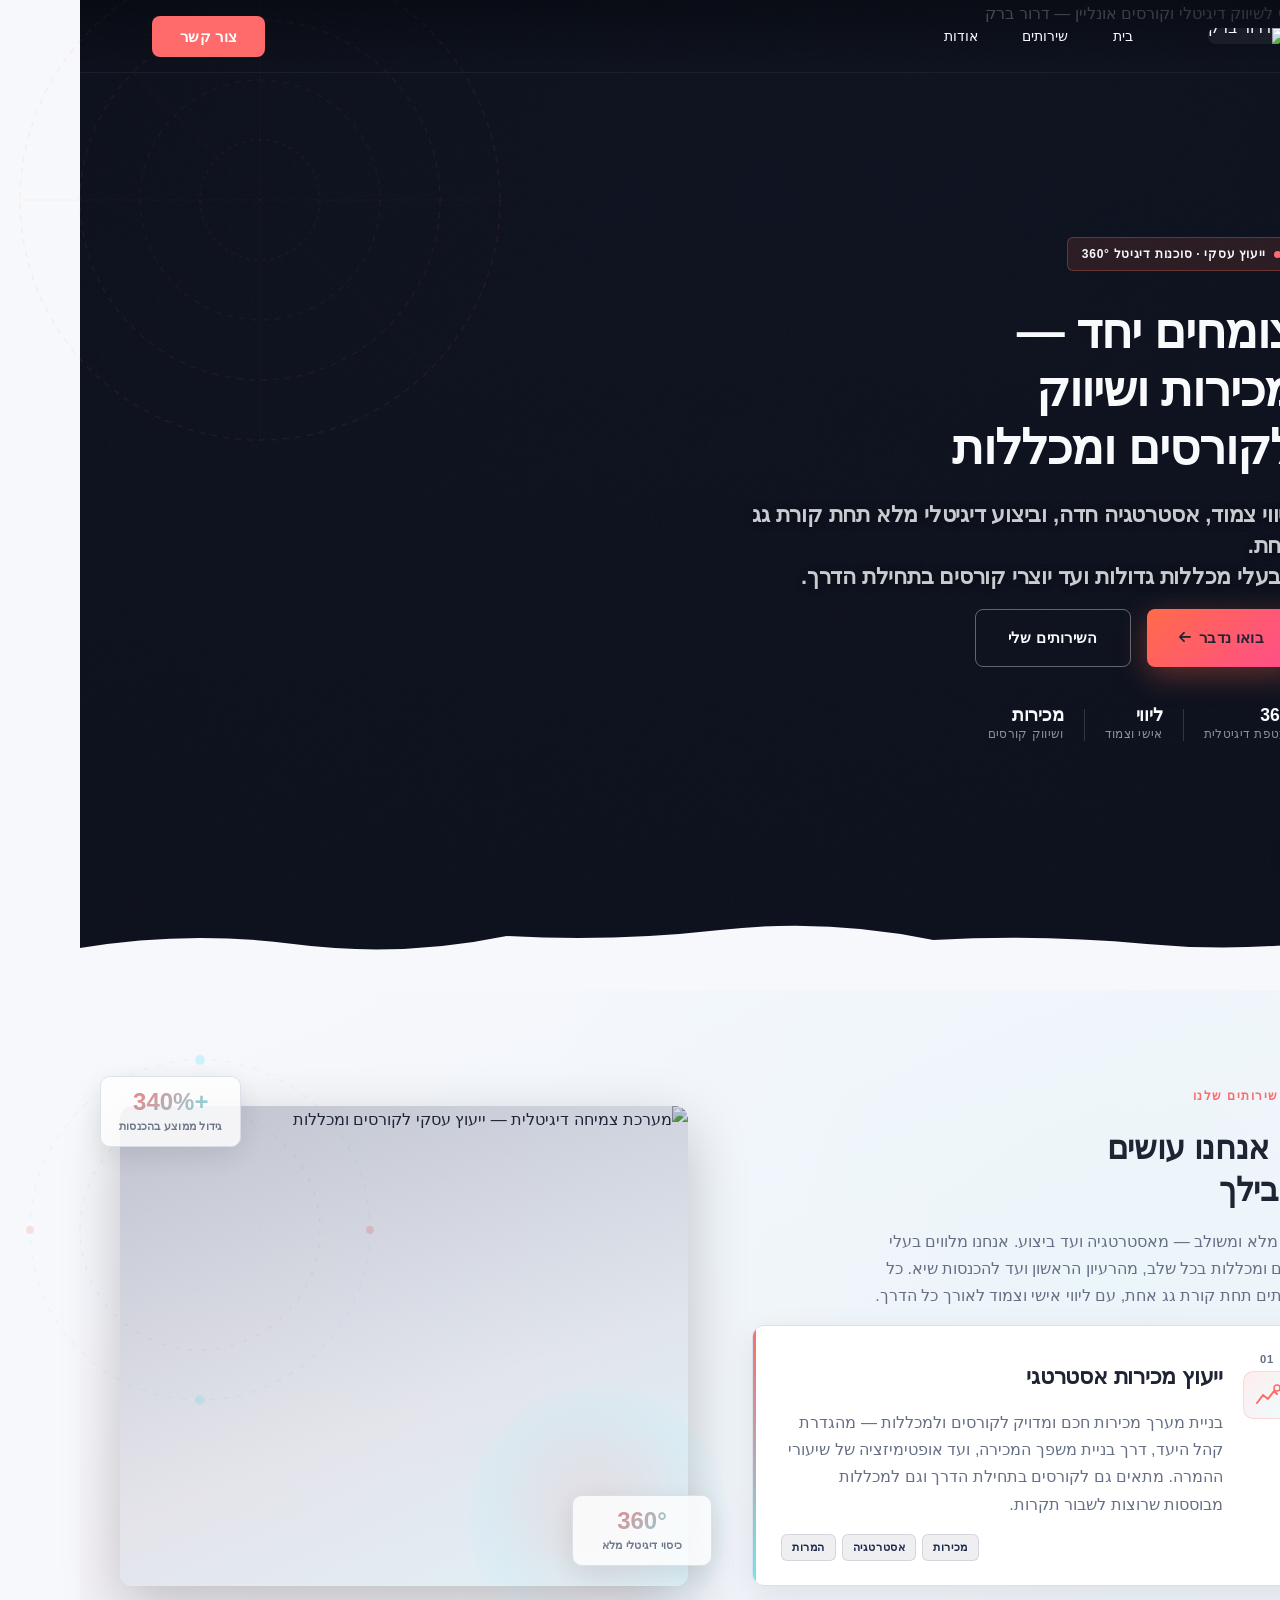
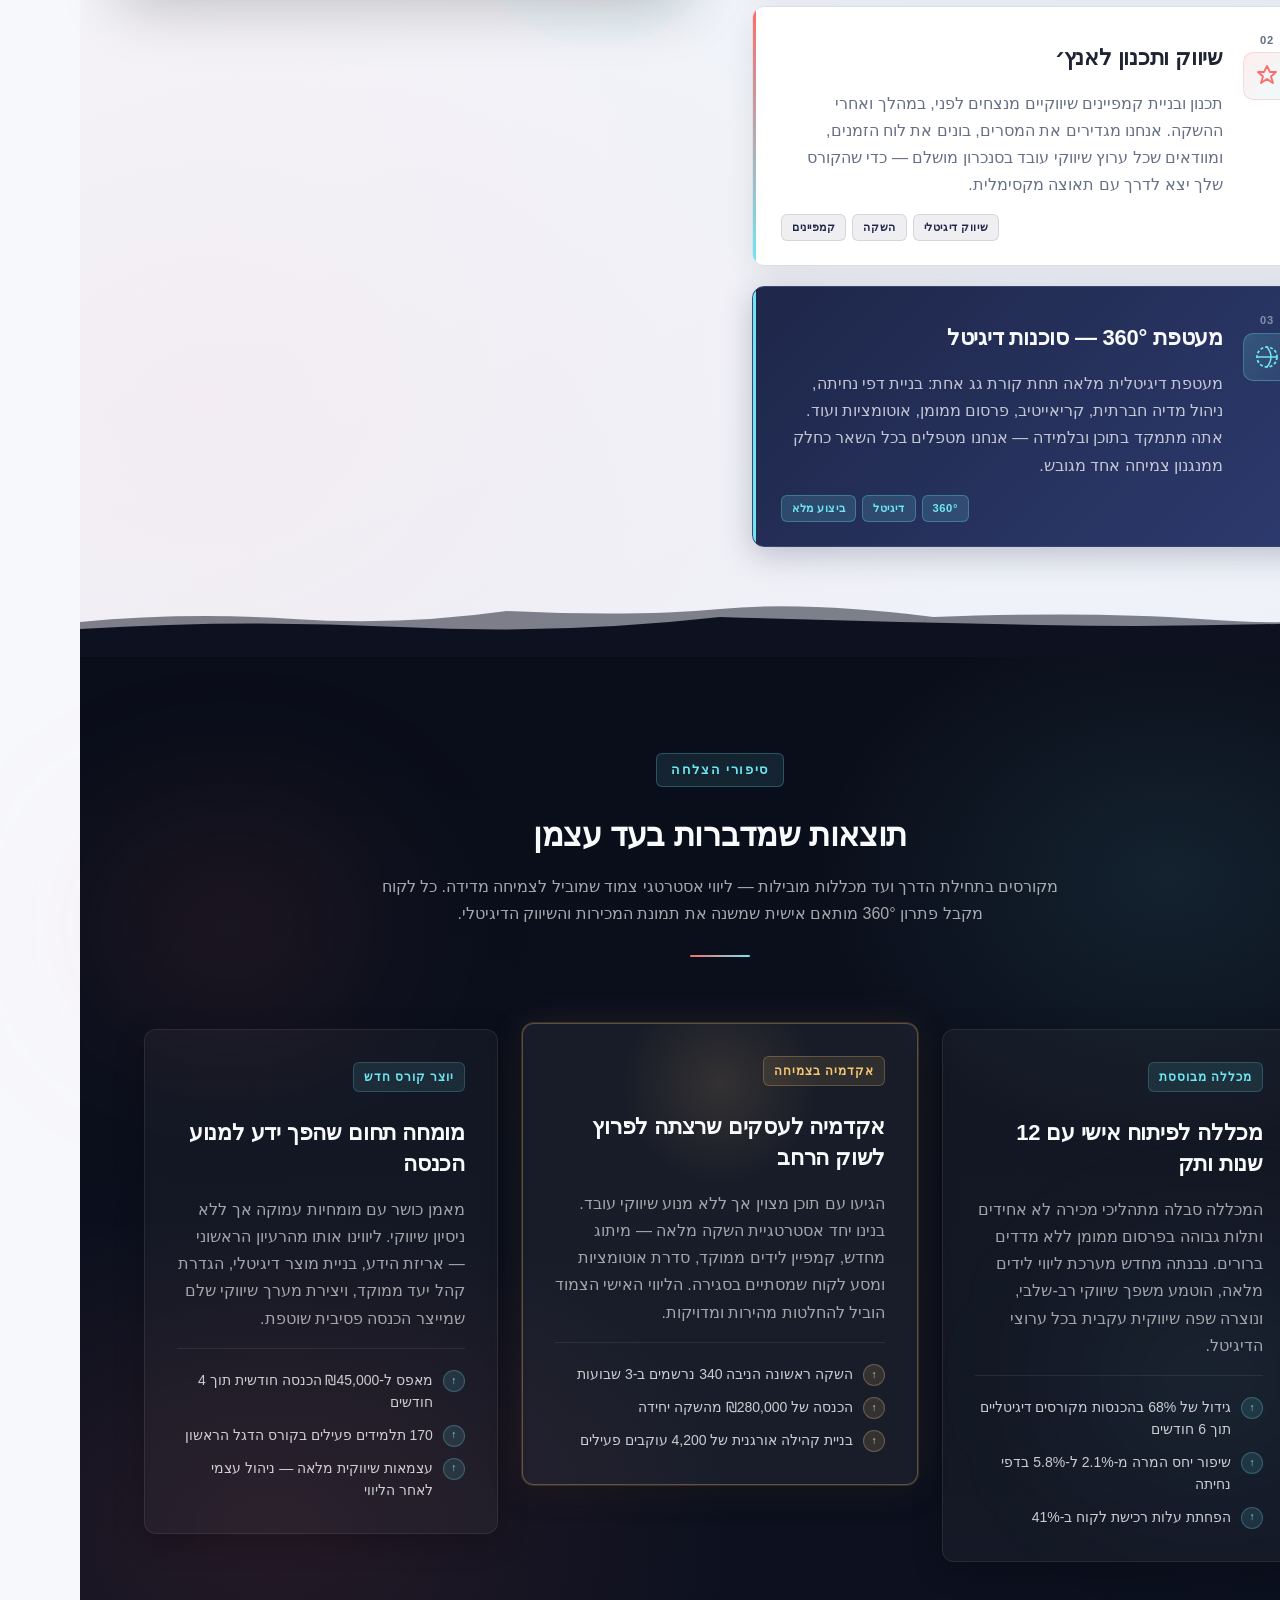
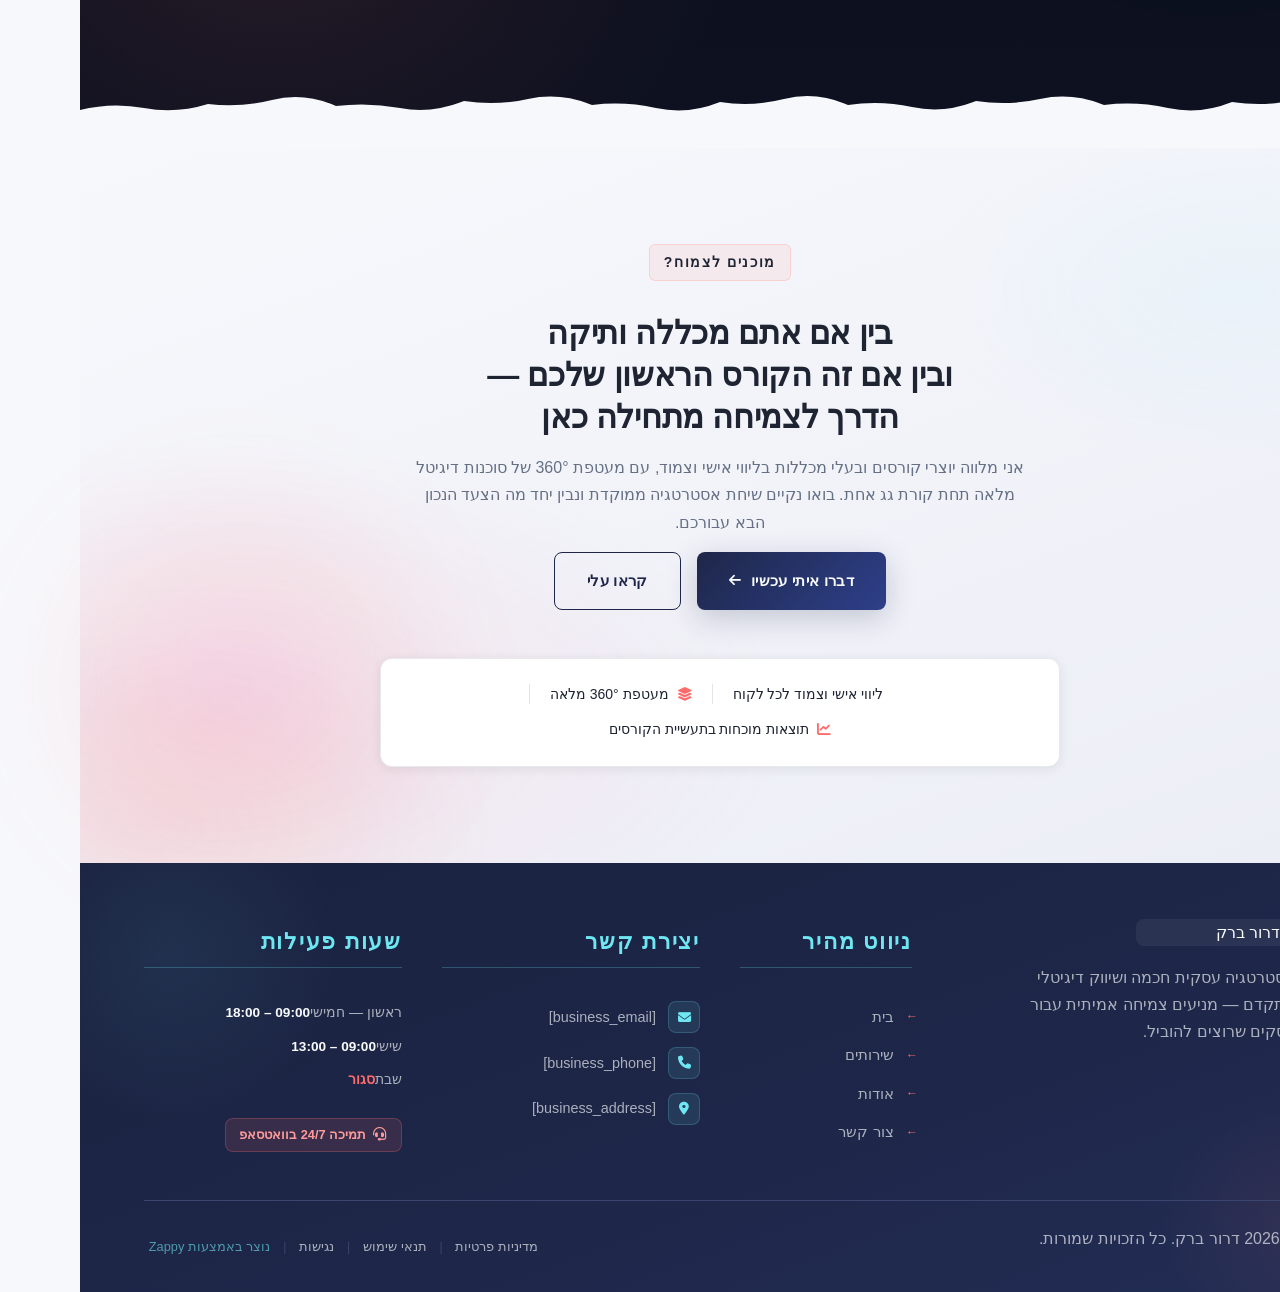
==== index.html @ c1efcd78 "Initial website commit" ====
<!DOCTYPE html>
<html lang="he" dir="rtl">
<head>
    <meta charset="UTF-8">
    <meta name="viewport" content="width=device-width, initial-scale=1.0">
    <meta name="robots" content="index, follow">
    <title>digital marketing consulting agency — דרור ברק</title>
    <meta name="description" content="A business consultant specializing in sales and marketing for the online courses and academy industry. Works with both large established colleges and new course">
    <meta name="keywords" content="digital marketing consulting agency, digital marketing for consulting firms, digital marketing agency coach, digital marketing consulting business">
    
    <!-- Favicons -->
    <link rel="icon" type="image/x-icon" href="/assets/favicon.ico">
    <link rel="icon" type="image/png" sizes="16x16" href="/assets/favicon-16x16.png">
    <link rel="icon" type="image/png" sizes="32x32" href="/assets/favicon-32x32.png">
    <link rel="icon" type="image/png" sizes="48x48" href="/assets/favicon-48x48.png">
    <link rel="icon" type="image/png" sizes="192x192" href="/assets/favicon-192x192.png">
    <link rel="icon" type="image/png" sizes="512x512" href="/assets/favicon-512x512.png">
    <link rel="apple-touch-icon" href="/assets/apple-touch-icon.png">
    <!-- Zappy Analytics -->
<script>
(function() {
  'use strict';
  
  // Configuration
  var config = {
    websiteId: 'f8c5ae01-6910-441b-b1b3-4f71c36ecfe9',
    apiUrl: 'https://api.zappy5.com/api/analytics/track',
    sessionDuration: 30 * 60 * 1000, // 30 minutes
    visitorDuration: 30 * 24 * 60 * 60 * 1000, // 30 days
    trackPageViews: true,
    trackClicks: true,
    trackFormSubmissions: true
  };
  
  // Generate or retrieve persistent visitor ID (30 days)
  function getVisitorId() {
    var visitorKey = 'zappy_visitor_' + config.websiteId;
    var visitor = null;
    
    try {
      visitor = localStorage.getItem(visitorKey);
      if (visitor) {
        var visitorData = JSON.parse(visitor);
        var now = Date.now();
        
        // Check if visitor ID is still valid (30 days)
        if (now - visitorData.created < config.visitorDuration) {
          // Update last seen timestamp
          visitorData.lastSeen = now;
          localStorage.setItem(visitorKey, JSON.stringify(visitorData));
          return visitorData.id;
        }
      }
    } catch (e) {
      console.warn('Zappy Analytics: LocalStorage not available');
    }
    
    // Generate new visitor ID
    var newVisitorId = 'zv_' + Date.now() + '_' + Math.random().toString(36).substr(2, 9);
    
    try {
      localStorage.setItem(visitorKey, JSON.stringify({
        id: newVisitorId,
        created: Date.now(),
        lastSeen: Date.now()
      }));
    } catch (e) {
      // Continue without local storage
    }
    
    return newVisitorId;
  }
  
  // Generate or retrieve session ID (30 minutes)
  function getSessionId() {
    var sessionKey = 'zappy_session_' + config.websiteId;
    var session = null;
    
    try {
      session = sessionStorage.getItem(sessionKey);
      if (session) {
        var sessionData = JSON.parse(session);
        var now = Date.now();
        
        // Check if session is still valid
        if (now - sessionData.timestamp < config.sessionDuration) {
          // Update timestamp
          sessionData.timestamp = now;
          sessionStorage.setItem(sessionKey, JSON.stringify(sessionData));
          return sessionData.id;
        }
      }
    } catch (e) {
      console.warn('Zappy Analytics: SessionStorage not available');
    }
    
    // Generate new session ID
    var newSessionId = 'zs_' + Date.now() + '_' + Math.random().toString(36).substr(2, 9);
    
    try {
      sessionStorage.setItem(sessionKey, JSON.stringify({
        id: newSessionId,
        timestamp: Date.now()
      }));
    } catch (e) {
      // Continue without session storage
    }
    
    return newSessionId;
  }
  
  var visitorId = getVisitorId();
  var sessionId = getSessionId();
  
  // Track an event
  function trackEvent(eventType, data) {
    data = data || {};
    
    var eventData = {
      website_id: config.websiteId,
      event_type: eventType,
      page_path: window.location.pathname,
      referrer: document.referrer || 'direct',
      visitor_id: visitorId,
      session_id: sessionId,
      metadata: data
    };
    
    // Use sendBeacon if available (better for page unload events)
    if (navigator.sendBeacon) {
      var blob = new Blob([JSON.stringify(eventData)], { type: 'application/json' });
      navigator.sendBeacon(config.apiUrl, blob);
    } else {
      // Fallback to fetch
      fetch(config.apiUrl, {
        method: 'POST',
        headers: {
          'Content-Type': 'application/json'
        },
        body: JSON.stringify(eventData),
        keepalive: true
      }).catch(function(error) {
        console.warn('Zappy Analytics: Failed to track event', error);
      });
    }
  }
  
  // Track page view
  if (config.trackPageViews) {
    trackEvent('pageview', {
      title: document.title,
      url: window.location.href
    });
  }
  
  // Track clicks on important elements
  if (config.trackClicks) {
    document.addEventListener('click', function(e) {
      var target = e.target;
      
      // Track button clicks (counted as actions)
      if (target.tagName === 'BUTTON' || target.closest('button')) {
        var button = target.tagName === 'BUTTON' ? target : target.closest('button');
        trackEvent('click', {
          element: 'button',
          text: button.textContent.trim().substring(0, 100),
          id: button.id || null,
          class: button.className || null
        });
      }
      
      // Track link clicks (navigation - not counted as actions)
      else if (target.tagName === 'A' || target.closest('a')) {
        var link = target.tagName === 'A' ? target : target.closest('a');
        trackEvent('navigation', {
          element: 'link',
          text: link.textContent.trim().substring(0, 100),
          href: link.href,
          external: link.hostname !== window.location.hostname
        });
      }
    }, true);
  }
  
  // Track form submissions
  if (config.trackFormSubmissions) {
    document.addEventListener('submit', function(e) {
      var form = e.target;
      
      trackEvent('form_submit', {
        form_id: form.id || null,
        form_name: form.name || null,
        form_action: form.action || null,
        form_method: form.method || 'GET'
      });
    }, true);
  }
  
  // Track time on page (send on page unload)
  var pageLoadTime = Date.now();
  
  window.addEventListener('beforeunload', function() {
    var timeOnPage = Math.floor((Date.now() - pageLoadTime) / 1000); // in seconds
    
    trackEvent('page_unload', {
      time_on_page: timeOnPage,
      page_path: window.location.pathname
    });
  });
  
  // Expose tracking function globally for custom events
  window.zappyAnalytics = {
    track: trackEvent,
    getVisitorId: function() { return visitorId; },
    getSessionId: function() { return sessionId; }
  };
  
})();
</script>
<!-- End Zappy Analytics -->
    <meta property="og:title" content="digital marketing consulting agency — דרור ברק">
    <meta property="og:description" content="A business consultant specializing in sales and marketing for the online courses and academy industry. Works with both large established colleges and new course">
    <meta name="twitter:card" content="summary_large_image">
    <meta name="twitter:title" content="digital marketing consulting agency — דרור ברק">
    <meta name="twitter:description" content="A business consultant specializing in sales and marketing for the online courses and academy industry. Works with both large established colleges and new course">
    <meta property="og:type" content="website">
  <meta property="og:locale" content="he_IL">
  
  
  
  
  
  <link rel="stylesheet" href="https://cdnjs.cloudflare.com/ajax/libs/font-awesome/6.4.0/css/all.min.css">
  <style>
    .skip-link { position: absolute; top: 0; left: 0; transform: translateY(-200%); padding: 12px 18px; background: var(--bg-dark, #1a1a1a); color: var(--text-light, #fff); font-weight: 600; border-radius: 0 0 8px 0; z-index: 10000; }
    .skip-link:focus { transform: none; outline: 2px solid var(--ring, #fff); outline-offset: 2px; }
    :focus-visible { outline: 2px solid var(--ring, currentColor); outline-offset: 3px; }
  </style>


  
    <!-- Favicons -->
    <link rel="icon" type="image/x-icon" href="/assets/favicon.ico">
    <link rel="icon" type="image/png" sizes="16x16" href="/assets/favicon-16x16.png">
    <link rel="icon" type="image/png" sizes="32x32" href="/assets/favicon-32x32.png">
    <link rel="icon" type="image/png" sizes="48x48" href="/assets/favicon-48x48.png">
    <link rel="icon" type="image/png" sizes="192x192" href="/assets/favicon-192x192.png">
    <link rel="icon" type="image/png" sizes="512x512" href="/assets/favicon-512x512.png">
    <link rel="apple-touch-icon" href="/assets/apple-touch-icon.png">
    <!-- Cookie Consent -->
    <link rel="stylesheet" href="https://cdn.jsdelivr.net/npm/vanilla-cookieconsent@3/dist/cookieconsent.css">
    <script src="https://cdn.jsdelivr.net/npm/vanilla-cookieconsent@3/dist/cookieconsent.umd.js"></script>
    <!-- Mickidum Accessibility Toolbar -->
    <script src="https://cdn.jsdelivr.net/gh/mickidum/acc_toolbar/acctoolbar/acctoolbar.min.js"></script>
    <link rel="stylesheet" href="/styles.css">
    <script>window.ZAPPY_WEBSITE_ID = "f8c5ae01-6910-441b-b1b3-4f71c36ecfe9"; window.ZAPPY_API_BASE = "https://api.zappy5.com";</script>

    <style id="zappy-dropdown-submenu-styles">
      /* ========== DESKTOP DROPDOWN SUBMENU STYLES ========== */
      /* Base styles for dropdown submenus - parent must be positioned */
      .nav-menu li:has(.sub-menu), nav li:has(.sub-menu), .navbar li:has(.sub-menu), #navMenu li:has(.sub-menu) { position: relative; }
      /* Submenu base - hidden by default */
      .nav-menu .sub-menu, nav .sub-menu, .navbar .sub-menu, #navMenu .sub-menu { display: block !important; position: absolute !important; top: 100%; left: 0; min-width: 220px; background: white; border-radius: 8px; box-shadow: 0 8px 25px rgba(0,0,0,0.15); padding: 8px 0; opacity: 0; visibility: hidden; transform: translateY(10px); transition: all 0.3s ease; z-index: 1000; list-style: none; pointer-events: none; }
      /* CRITICAL: Desktop hover styles to show dropdown */
      .nav-menu li:hover > .sub-menu, nav li:hover > .sub-menu, .navbar li:hover > .sub-menu, #navMenu li:hover > .sub-menu { opacity: 1 !important; visibility: visible !important; transform: translateY(0) !important; pointer-events: auto !important; }
      /* Submenu item styling */
      .sub-menu li { list-style: none; margin: 0; padding: 0; }
      .sub-menu a { display: block !important; padding: 10px 16px !important; color: var(--text-dark, #333) !important; font-weight: 500; text-decoration: none; white-space: nowrap; transition: background-color 0.2s; }
      .sub-menu .zappy-nav-child > a { padding-left: 28px !important; font-size: 0.9em !important; opacity: 0.85 !important; }
      [dir="rtl"] .sub-menu .zappy-nav-child > a, html[lang="he"] .sub-menu .zappy-nav-child > a, html[lang="ar"] .sub-menu .zappy-nav-child > a { padding-left: 10px !important; padding-right: 28px !important; }
      .sub-menu .zappy-nav-parent > a { font-weight: 600 !important; }
      .sub-menu a:hover { background-color: #f5f5f5; }
      /* RTL (Hebrew/Arabic) dropdown positioning */
      [dir="rtl"] .nav-menu .sub-menu, [dir="rtl"] nav .sub-menu, [dir="rtl"] .navbar .sub-menu, html[lang="he"] .nav-menu .sub-menu, html[lang="he"] nav .sub-menu, html[lang="he"] .navbar .sub-menu, html[lang="ar"] .nav-menu .sub-menu, html[lang="ar"] nav .sub-menu, html[lang="ar"] .navbar .sub-menu { left: auto !important; right: 0 !important; }
      /* Hide empty dropdown menus (exclude catalog sub-menus that use <a> children instead of <li>) */
      .sub-menu:empty, .sub-menu:not(:has(li:not(.zappy-hidden-menu-item))):not(:has(> a)), .sub-menu:not(:has(li)):not(:has(> a)) { display: none !important; opacity: 0 !important; visibility: hidden !important; pointer-events: none !important; }
      /* Desktop: show submenu on Menu Group hover */
      li:has(.menu-group-title):hover > .sub-menu { opacity: 1 !important; visibility: visible !important; transform: translateY(0) !important; pointer-events: auto !important; }
      /* Menu Group title styling */
      .nav-menu > li > .menu-group-title, #navMenu > li > .menu-group-title { display: inline-block; padding: 0.5rem 1rem; cursor: default; user-select: none; }
      
      /* ========== MOBILE SUBMENU STYLES ========== */
      @media (max-width: 768px) {
        .nav-menu .sub-menu, nav .sub-menu, .navbar .sub-menu, #navMenu .sub-menu { position: static !important; transform: none !important; box-shadow: none !important; background: transparent !important; max-height: 0; overflow: hidden; opacity: 0; visibility: hidden; transition: max-height 0.3s ease, opacity 0.3s ease; padding: 0 !important; border-radius: 0 !important; }
        .navbar .sub-menu.mobile-expanded, .nav-menu .sub-menu.mobile-expanded, #navMenu .sub-menu.mobile-expanded { max-height: none !important; overflow-y: visible !important; opacity: 1 !important; visibility: visible !important; padding: 8px 0 8px 16px !important; }
        [dir="rtl"] .sub-menu.mobile-expanded, html[lang="he"] .sub-menu.mobile-expanded { padding: 8px 16px 8px 0 !important; }
        /* Disable hover behavior on mobile */
        .nav-menu li:hover > .sub-menu, nav li:hover > .sub-menu, .navbar li:hover > .sub-menu, #navMenu li:hover > .sub-menu { opacity: 0; visibility: hidden; pointer-events: none; }
        .nav-menu li > .sub-menu.mobile-expanded, nav li > .sub-menu.mobile-expanded, .navbar li > .sub-menu.mobile-expanded, #navMenu li > .sub-menu.mobile-expanded { opacity: 1 !important; visibility: visible !important; pointer-events: auto !important; }
        .nav-menu li:has(.sub-menu), nav li:has(.sub-menu), .navbar li:has(.sub-menu), #navMenu li:has(.sub-menu) { display: flex !important; flex-wrap: wrap !important; align-items: center !important; position: relative !important; min-height: 44px !important; }
        .nav-menu li:has(.sub-menu) > a, nav li:has(.sub-menu) > a, .navbar li:has(.sub-menu) > a, #navMenu li:has(.sub-menu) > a { flex: 1 !important; min-width: 0 !important; }
        .nav-menu li:has(.sub-menu) > .menu-group-title, nav li:has(.sub-menu) > .menu-group-title, .navbar li:has(.sub-menu) > .menu-group-title, #navMenu li:has(.sub-menu) > .menu-group-title { flex: 1 !important; min-width: 0 !important; padding: 0 !important; line-height: inherit !important; }
        .nav-menu li:has(.sub-menu) > .sub-menu, nav li:has(.sub-menu) > .sub-menu, .navbar li:has(.sub-menu) > .sub-menu, #navMenu li:has(.sub-menu) > .sub-menu { flex-basis: 100% !important; width: 100% !important; }
        .nav-menu li:has(.sub-menu) > a [class*="chevron"], .nav-menu li:has(.sub-menu) > a [class*="arrow"], .nav-menu li:has(.sub-menu) > a .fa-chevron-down, .nav-menu li:has(.sub-menu) > a .fa-angle-down, nav li:has(.sub-menu) > a [class*="chevron"], nav li:has(.sub-menu) > a [class*="arrow"], #navMenu li:has(.sub-menu) > a [class*="chevron"], #navMenu li:has(.sub-menu) > a [class*="arrow"] { display: none !important; visibility: hidden !important; }
        .mobile-submenu-toggle { display: flex !important; align-items: center !important; justify-content: center !important; width: 44px !important; height: auto !important; background: transparent !important; border: none !important; cursor: pointer !important; color: var(--text-light) !important; position: static !important; flex-shrink: 0 !important; align-self: stretch !important; z-index: 2 !important; padding: 0 !important; margin: 0 !important; }
        .mobile-submenu-toggle::after { content: '' !important; width: 0 !important; height: 0 !important; border-left: 6px solid transparent !important; border-right: 6px solid transparent !important; border-top: 7px solid currentColor !important; transition: transform 0.3s ease !important; }
        .mobile-submenu-toggle.expanded::after { transform: rotate(180deg) !important; }
        .sub-menu a { padding: 10px 0 !important; display: block !important; color: var(--text-light) !important; white-space: normal !important; }
        .sub-menu .zappy-nav-child > a { padding-left: 28px !important; font-size: 0.9em !important; opacity: 0.85 !important; }
        [dir="rtl"] .sub-menu .zappy-nav-child > a, html[lang="he"] .sub-menu .zappy-nav-child > a, html[lang="ar"] .sub-menu .zappy-nav-child > a { padding-left: 0 !important; padding-right: 28px !important; }
        .sub-menu .zappy-nav-parent > a { font-weight: 600 !important; }
        .nav-menu.active, #navMenu.active { max-width: 100vw !important; overflow-x: hidden !important; box-sizing: border-box !important; }
        .navbar .sub-menu li a, nav.navbar .sub-menu li a, .zappy-products-dropdown .sub-menu a { color: var(--text-light) !important; }
      }
      @media (min-width: 769px) { .mobile-submenu-toggle { display: none !important; } }
    </style>

    <style id="zappy-widget-visibility">
      html[dir="rtl"] .whatsapp-float { right: 20px !important; left: auto !important; }
      html[dir="ltr"] .whatsapp-float, html:not([dir]) .whatsapp-float { left: 20px !important; right: auto !important; }
      html[dir="rtl"] #mic-access-tool-general-button, html[dir="rtl"] .mic-access-tool-general-button,
      html[dir="rtl"] #mic-init-access-tool .mic-access-tool-general-button,
      html[dir="rtl"] #mic-init-access-tool #mic-access-tool-general-button,
      html[dir="rtl"] ._access-icon { left: 20px !important; right: auto !important; }
      html[dir="ltr"] #mic-access-tool-general-button, html[dir="ltr"] .mic-access-tool-general-button,
      html[dir="ltr"] #mic-init-access-tool .mic-access-tool-general-button,
      html[dir="ltr"] #mic-init-access-tool #mic-access-tool-general-button,
      html[dir="ltr"] ._access-icon,
      html:not([dir]) #mic-access-tool-general-button, html:not([dir]) .mic-access-tool-general-button,
      html:not([dir]) #mic-init-access-tool .mic-access-tool-general-button,
      html:not([dir]) #mic-init-access-tool #mic-access-tool-general-button,
      html:not([dir]) ._access-icon { right: 20px !important; left: auto !important; }
      @media (max-width: 768px) { .whatsapp-float { display: flex !important; } }
      @media (min-width: 769px) { .whatsapp-float { display: flex !important; } }
      @media (max-width: 768px) {
        #mic-access-tool-general-button, .mic-access-tool-general-button,
        #mic-init-access-tool .mic-access-tool-general-button, #mic-init-access-tool #mic-access-tool-general-button,
        ._access-icon { display: flex !important; visibility: visible !important; opacity: 1 !important; pointer-events: auto !important; }
        #mic-access-tool-box.opened-mic-access-tool, .mic-access-tool-box.opened-mic-access-tool,
        #mic-init-access-tool #mic-access-tool-box.opened-mic-access-tool {
          visibility: visible !important; opacity: 1 !important; pointer-events: auto !important;
        }
      }
      @media (min-width: 769px) {
        #mic-access-tool-general-button, .mic-access-tool-general-button,
        #mic-init-access-tool .mic-access-tool-general-button, #mic-init-access-tool #mic-access-tool-general-button,
        ._access-icon { display: flex !important; visibility: visible !important; opacity: 1 !important; pointer-events: auto !important; }
        #mic-access-tool-box.opened-mic-access-tool, .mic-access-tool-box.opened-mic-access-tool,
        #mic-init-access-tool #mic-access-tool-box.opened-mic-access-tool {
          visibility: visible !important; opacity: 1 !important; pointer-events: auto !important;
        }
      }
    </style>
</head>
<body>
<a class="skip-link" href="#main">דלג לתוכן הראשי</a>
  <nav class="navbar" dir="rtl">
  <button class="mobile-toggle" id="mobileToggle" aria-label="Menu">
    <svg class="hamburger-icon" width="24" height="24" viewBox="0 0 24 24" fill="none">
      <path d="M3 12h18M3 6h18M3 18h18" stroke="currentColor" stroke-width="2" stroke-linecap="round"></path>
    </svg>
    <svg class="close-icon" width="24" height="24" viewBox="0 0 24 24" fill="none" style="display: none;">
      <path d="M18 6L6 18M6 6l12 12" stroke="currentColor" stroke-width="2" stroke-linecap="round"></path>
    </svg>
  </button>

  <button class="phone-header-btn" data-phone="" aria-label="Call">
    <svg width="20" height="20" viewBox="0 0 24 24" fill="currentColor">
      <path d="M22 16.92v3a2 2 0 0 1-2.18 2 19.79 19.79 0 0 1-8.63-3.07 19.5 19.5 0 0 1-6-6 19.79 19.79 0 0 1-3.07-8.67A2 2 0 0 1 4.11 2h3a2 2 0 0 1 2 1.72 12.84 12.84 0 0 0 .7 2.81 2 2 0 0 1-.45 2.11L8.09 9.91a16 16 0 0 0 6 6l1.27-1.27a2 2 0 0 1 2.11-.45 12.84 12.84 0 0 0 2.81.7A2 2 0 0 1 22 16.92z"></path>
    </svg>
  </button>

  <div class="nav-container">
    <div class="nav-right-group"><div class="nav-brand">
      <a href="/" class="logo-link"><img class="logo" src="/assets/site-----image-1.webp" alt="דרור ברק"></a>
    </div><ul class="nav-menu" id="navMenu"><li><a href="/">בית</a></li><li><a href="/services">שירותים</a></li><li><a href="/about">אודות</a></li></ul></div>

    

    <div class="nav-cta-container">
      <a href="/contact" class="nav-cta-btn">צור קשר</a>
    </div>
  </div>
</nav>
<script>

// Navbar Mobile Menu Toggle and Contrast Fix
(function() {
  // Use 'load' event instead of 'DOMContentLoaded' to ensure we run AFTER all other scripts
  window.addEventListener('load', function() {
    
    // FIX MOBILE BUTTON CONTRAST
    // Detect navbar background color and apply contrasting color to mobile buttons
    const navbar = document.querySelector('.navbar, nav, header');
    if (!navbar) {
      console.log('[Navbar] Navbar element not found');
      return;
    }
    
    // DECLARE VARIABLES EARLY to avoid Temporal Dead Zone errors
    // These are used in multiple places below
    let mobileToggle = document.getElementById('mobileToggle') ||
                       document.querySelector('.mobile-toggle') ||
                       document.querySelector('.hamburger') ||
                       document.querySelector('.hamburger-menu') ||
                       document.querySelector('.menu-toggle') ||
                       document.querySelector('.burger-menu') ||
                       document.querySelector('[aria-label="Menu"]') ||
                       document.querySelector('[aria-label="תפריט"]');
    
    const phoneBtn = document.querySelector('.phone-header-btn');
    
    const computedStyle = window.getComputedStyle(navbar);
    let bgColor = computedStyle.backgroundColor;
    
    console.log('[Navbar] Initial navbar background:', bgColor);
    
    // Check if background is transparent or rgba with 0 alpha
    const isTransparent = bgColor === 'transparent' || 
                         bgColor === 'rgba(0, 0, 0, 0)' ||
                         (bgColor.startsWith('rgba') && bgColor.includes(', 0)'));
    
    if (isTransparent) {
      // Check for background-image or gradient
      const bgImage = computedStyle.backgroundImage;
      if (bgImage && bgImage !== 'none') {
        console.log('[Navbar] Navbar has background image/gradient, using dark text');
        bgColor = 'rgb(240, 240, 240)'; // Assume light background
      } else {
        // Transparent navbar - check body background
        const bodyBg = window.getComputedStyle(document.body).backgroundColor;
        console.log('[Navbar] Navbar transparent, using body background:', bodyBg);
        bgColor = bodyBg;
      }
    }
    
    // Calculate luminance to determine if background is light or dark
    const rgb = bgColor.match(/\d+/g);
    if (rgb && rgb.length >= 3) {
      const r = parseInt(rgb[0]);
      const g = parseInt(rgb[1]);
      const b = parseInt(rgb[2]);
      const luminance = (0.299 * r + 0.587 * g + 0.114 * b) / 255;
      
      // Mobile button colors are set by Claude's AI-generated CSS (same as .nav-menu a)
      // No dynamic color overrides needed - colors come from the generated navbar CSS
      console.log('[Navbar] Mobile button colors preserved from Claude CSS (luminance:', luminance.toFixed(2) + ')');
      
      // FIX ICON SIZES - Ensure SVGs are properly sized and visible
      // INJECT CRITICAL CSS TO OVERRIDE ANY CONFLICTING RULES
      const criticalCSS = document.createElement('style');
      criticalCSS.id = 'zappy-mobile-nav-fix';
      const htmlLang = document.documentElement.lang || 'en';
      const htmlDir = document.documentElement.dir || 'ltr';
      // Check both dir attribute AND lang for RTL detection
      // dir="rtl" is the most reliable indicator
      const isRTL = htmlDir === 'rtl' || htmlLang === 'he' || htmlLang === 'ar';
      
      criticalCSS.textContent = `
        /* Hide mobile buttons on desktop, show only on mobile */
        @media (min-width: 769px) {
          .mobile-toggle,
          .phone-header-btn {
            display: none !important;
          }
        }
        
        /* Show and position mobile buttons correctly on mobile */
        @media (max-width: 768px) {
          .navbar,
          nav.navbar {
            min-height: 70px !important;
          }

          .mobile-toggle,
          .phone-header-btn {
            position: absolute !important;
            top: 0 !important;
            bottom: 0 !important;
            margin-top: auto !important;
            margin-bottom: auto !important;
            transform: none !important;
            z-index: 1001 !important;
            display: flex !important;
            align-items: center !important;
            justify-content: center !important;
            width: 36px !important;
            height: 36px !important;
            border-radius: 50% !important;
            border: none !important;
            cursor: pointer !important;
            padding: 6px !important;
            background: none !important;
            color: var(--nav-text, var(--text-light)) !important;
            touch-action: manipulation !important;
            -webkit-tap-highlight-color: transparent !important;
          }

          html[data-zappy-site-type="ecommerce"] .phone-header-btn,
          body[data-zappy-site-type="ecommerce"] .phone-header-btn,
          html[data-zappy-site-type="ecommerce"] header .phone-header-btn,
          html[data-zappy-site-type="ecommerce"] nav .phone-header-btn {
            display: none !important;
            visibility: hidden !important;
            width: 0 !important;
            height: 0 !important;
            min-width: 0 !important;
            overflow: hidden !important;
          }
          
          /* LTR positioning (default): hamburger LEFT, phone RIGHT */
          html:not([dir="rtl"]):not([lang="he"]):not([lang="ar"]) .mobile-toggle,
          html[dir="ltr"] .mobile-toggle {
            left: 12px !important;
            right: auto !important;
          }
          html:not([dir="rtl"]):not([lang="he"]):not([lang="ar"]) .phone-header-btn,
          html[dir="ltr"] .phone-header-btn {
            right: 12px !important;
            left: auto !important;
          }
          
          /* RTL positioning: hamburger RIGHT, phone LEFT */
          html[dir="rtl"] .mobile-toggle,
          html[lang="he"] .mobile-toggle,
          html[lang="ar"] .mobile-toggle {
            right: 12px !important;
            left: auto !important;
          }
          html[dir="rtl"] .phone-header-btn,
          html[lang="he"] .phone-header-btn,
          html[lang="ar"] .phone-header-btn {
            left: 12px !important;
            right: auto !important;
          }
          
          /* CRITICAL: Ensure nav-container has min-height on mobile */
          /* All children are positioned absolutely/fixed on mobile, so height:auto collapses to 0 */
          .nav-container {
            min-height: 70px !important;
            position: relative !important;
          }
          
          /* Ensure SVG icons are properly sized and inherit color */
          .mobile-toggle svg,
          .phone-header-btn svg {
            width: 24px !important;
            height: 24px !important;
            /* Don't force display - let JavaScript control hamburger/close toggle */
          }
          
          /* Reset nav-cta-container on mobile - remove desktop box-shadow/padding */
          /* that creates a visible ghost box when CTA button is hidden */
          .nav-cta-container {
            box-shadow: none !important;
            padding: 0 !important;
          }
          
          /* Hide nav-cta-container entirely on mobile when there's no lang-switcher */
          /* (only the CTA button is inside, and it's hidden on mobile) */
          .nav-cta-container:not(:has(.lang-switcher)) {
            display: none !important;
          }
          
          /* CRITICAL: Prevent hero image fade gradient from bleeding over headline text */
          /* The .image-fade-gradient has bottom: -30px (extends below parent) */
          /* On mobile stacked layout, this overlaps the h1 text below the image */
          .hero-image-column {
            overflow: hidden !important;
          }
          .image-fade-gradient {
            bottom: 0 !important;
          }
          
          /* Hide desktop language switcher on mobile - hamburger menu handles it */
          /* High specificity to override stored CSS */
          .lang-switcher,
          .nav-cta-container .lang-switcher,
          .nav-container .lang-switcher,
          .navbar .lang-switcher,
          .navbar .nav-cta-container .lang-switcher {
            display: none !important;
          }
        }
      `;
      
      // Remove existing fix if present and inject new one
      const existing = document.getElementById('zappy-mobile-nav-fix');
      if (existing) existing.remove();
      document.head.appendChild(criticalCSS);
      
      console.log('[Navbar] Critical CSS injected for mobile nav positioning');
      
      // ONLY apply inline positioning styles on mobile viewport
      // On desktop, the CSS handles hiding these buttons with display: none
      // Inline styles were breaking desktop layout by overriding CSS
      const isMobileViewport = window.innerWidth <= 768;
      
      if (mobileToggle) {
        // Icon sizing applies to all viewports for consistency
        const hamburgerIcon = mobileToggle.querySelector('.hamburger-icon');
        const closeIcon = mobileToggle.querySelector('.close-icon');
        
        if (hamburgerIcon) {
          hamburgerIcon.style.setProperty('width', '24px', 'important');
          hamburgerIcon.style.setProperty('height', '24px', 'important');
          hamburgerIcon.style.setProperty('display', 'block', 'important'); // Show hamburger by default
        }
        if (closeIcon) {
          closeIcon.style.setProperty('width', '24px', 'important');
          closeIcon.style.setProperty('height', '24px', 'important');
          closeIcon.style.setProperty('display', 'none', 'important'); // Hide close icon by default
        }
        
        // ONLY set positioning inline styles on mobile
        if (isMobileViewport) {
          mobileToggle.style.setProperty('position', 'absolute', 'important');
          mobileToggle.style.setProperty('top', '0', 'important');
          mobileToggle.style.setProperty('bottom', '0', 'important');
          mobileToggle.style.setProperty('margin-top', 'auto', 'important');
          mobileToggle.style.setProperty('margin-bottom', 'auto', 'important');
          mobileToggle.style.setProperty('transform', 'none', 'important');
          mobileToggle.style.setProperty('z-index', '1001', 'important');
          
          // Clear any inline left/right so CSS can take over based on html[dir]
          mobileToggle.style.removeProperty('left');
          mobileToggle.style.removeProperty('right');
          
          console.log('[Navbar] Mobile toggle positioning applied (mobile viewport)');
        } else {
          // On desktop, clear any positioning styles to let CSS handle it
          mobileToggle.style.removeProperty('position');
          mobileToggle.style.removeProperty('top');
          mobileToggle.style.removeProperty('transform');
          mobileToggle.style.removeProperty('z-index');
          mobileToggle.style.removeProperty('left');
          mobileToggle.style.removeProperty('right');
          console.log('[Navbar] Desktop viewport - cleared mobile toggle inline positioning');
        }
      }
      
      if (phoneBtn) {
        // Icon sizing applies to all viewports
        const phoneIcon = phoneBtn.querySelector('svg');
        if (phoneIcon) {
          phoneIcon.style.width = '24px';
          phoneIcon.style.height = '24px';
          phoneIcon.setAttribute('width', '24');
          phoneIcon.setAttribute('height', '24');
        }
        
        // ONLY set positioning inline styles on mobile
        if (isMobileViewport) {
          phoneBtn.style.setProperty('position', 'absolute', 'important');
          phoneBtn.style.setProperty('top', '0', 'important');
          phoneBtn.style.setProperty('bottom', '0', 'important');
          phoneBtn.style.setProperty('margin-top', 'auto', 'important');
          phoneBtn.style.setProperty('margin-bottom', 'auto', 'important');
          phoneBtn.style.setProperty('transform', 'none', 'important');
          phoneBtn.style.setProperty('z-index', '1001', 'important');
          
          // Clear any inline left/right so CSS can take over based on html[dir]
          phoneBtn.style.removeProperty('left');
          phoneBtn.style.removeProperty('right');
          
          console.log('[Navbar] Phone button positioning applied (mobile viewport)');
        } else {
          // On desktop, clear any positioning styles to let CSS handle it
          phoneBtn.style.removeProperty('position');
          phoneBtn.style.removeProperty('top');
          phoneBtn.style.removeProperty('transform');
          phoneBtn.style.removeProperty('z-index');
          phoneBtn.style.removeProperty('left');
          phoneBtn.style.removeProperty('right');
          console.log('[Navbar] Desktop viewport - cleared phone button inline positioning');
        }
      }
    } else {
      console.log('[Navbar] Could not parse background color:', bgColor);
    }
    
    // MOBILE MENU TOGGLE
    // Re-query in case DOM changed (mobileToggle already declared at top of function)
    mobileToggle = document.getElementById('mobileToggle') ||
                   document.querySelector('.mobile-toggle') ||
                   document.querySelector('.hamburger') ||
                   document.querySelector('.hamburger-menu') ||
                   document.querySelector('.menu-toggle') ||
                   document.querySelector('.burger-menu') ||
                   document.querySelector('[aria-label="Menu"]') ||
                   document.querySelector('[aria-label="תפריט"]');
    
    // EXPANDED SEARCH: Find nav menu by ID or class
    const navMenu = document.getElementById('navMenu') ||
                  document.querySelector('.nav-menu') ||
                  document.querySelector('.nav-links') ||
                  document.querySelector('nav ul:not(.submenu)');
    
    if (!mobileToggle || !navMenu) {
      console.log('[Navbar] Mobile toggle or menu not found:', { toggle: !!mobileToggle, menu: !!navMenu });
      return;
    }
    
    // Ensure navMenu has ID for CSS targeting
    if (!navMenu.id) {
      navMenu.id = 'navMenu';
    }
    
    console.log('[Navbar] Initializing mobile menu...');
    
    // Remove any existing event listeners by cloning the button
    const newToggle = mobileToggle.cloneNode(true);
    mobileToggle.parentNode.replaceChild(newToggle, mobileToggle);
    
    // Toggle menu handler (shared by click and touchend)
    function handleToggle(e) {
      e.preventDefault();
      e.stopPropagation();
      
      const hamburgerIcon = newToggle.querySelector('.hamburger-icon');
      const closeIcon = newToggle.querySelector('.close-icon');
      const isActive = navMenu.classList.contains('active');
      
      if (isActive) {
        // Close menu
        navMenu.classList.remove('active');
        if (hamburgerIcon) hamburgerIcon.style.setProperty('display', 'block', 'important');
        if (closeIcon) closeIcon.style.setProperty('display', 'none', 'important');
        document.body.style.overflow = '';
        console.log('[Navbar] Menu closed');
      } else {
        // Open menu
        navMenu.classList.add('active');
        if (hamburgerIcon) hamburgerIcon.style.setProperty('display', 'none', 'important');
        if (closeIcon) closeIcon.style.setProperty('display', 'block', 'important');
        document.body.style.overflow = 'hidden';
        console.log('[Navbar] Menu opened');
      }
    }
    
    // Use click for desktop/emulation and touchend as iOS Safari fallback.
    // Prevent double-fire with a timestamp guard.
    var lastToggleTime = 0;
    function guardedToggle(e) {
      var now = Date.now();
      if (now - lastToggleTime < 300) return;
      lastToggleTime = now;
      handleToggle(e);
    }
    
    newToggle.addEventListener('click', guardedToggle);
    newToggle.addEventListener('touchend', guardedToggle);
    
    // Close menu when clicking nav links (but NOT dropdown toggles)
    const navLinks = navMenu.querySelectorAll('a');
    navLinks.forEach(function(link) {
      link.addEventListener('click', function() {
        // Don't close if it's a dropdown child (unless it's a real navigation link)
        if (this.getAttribute('href') === '#') return;
        
        const hamburgerIcon = newToggle.querySelector('.hamburger-icon');
        const closeIcon = newToggle.querySelector('.close-icon');
        
        navMenu.classList.remove('active');
        if (hamburgerIcon) hamburgerIcon.style.setProperty('display', 'block', 'important');
        if (closeIcon) closeIcon.style.setProperty('display', 'none', 'important');
        document.body.style.overflow = '';
        console.log('[Navbar] Menu closed (link clicked)');
      });
    });
    
    // DROPDOWN MENU TOGGLE (for mobile and touch devices)
    var dropdownToggles = navMenu.querySelectorAll('.dropdown-toggle');
    dropdownToggles.forEach(function(toggle) {
      toggle.addEventListener('click', function(e) {
        e.preventDefault();
        e.stopPropagation();
        var parent = this.closest('.nav-dropdown');
        if (!parent) return;
        
        // Close other open dropdowns at the same level
        var siblings = parent.parentNode.querySelectorAll('.nav-dropdown.open');
        siblings.forEach(function(sib) {
          if (sib !== parent) sib.classList.remove('open');
        });
        
        parent.classList.toggle('open');
        console.log('[Navbar] Dropdown toggled:', parent.classList.contains('open') ? 'open' : 'closed');
      });
    });
    
    // Close dropdowns when clicking outside
    document.addEventListener('click', function(e) {
      if (!e.target.closest('.nav-dropdown')) {
        var openDropdowns = document.querySelectorAll('.nav-dropdown.open');
        openDropdowns.forEach(function(dd) { dd.classList.remove('open'); });
      }
    });
    
    console.log('[Navbar] Dropdown handlers initialized for ' + dropdownToggles.length + ' dropdowns');
    
    // Phone button functionality (phoneBtn already declared at top of function)
    if (phoneBtn) {
      phoneBtn.addEventListener('click', function() {
        // Get phone number from placeholder in page or use default
        const phoneLinks = document.querySelectorAll('a[href^="tel:"]');
        const phoneNumber = phoneLinks.length > 0 
          ? phoneLinks[0].getAttribute('href').replace('tel:', '')
          : '[business_phone]';
        
        window.location.href = 'tel:' + phoneNumber;
        console.log('[Navbar] Phone button clicked');
      });
    }
    
    console.log('[Navbar] Mobile menu initialized successfully');
    
    // WhatsApp button visibility is now controlled via CSS (siteSettings).
    // No JS-based desktop hiding — the button is visible on both mobile and desktop by default.
  });
})();

</script>
  
  <main id="main">
    <section data-band-index="0" class="index-hero-section" data-layout-spec="בית-hero" dir="rtl" data-hero-type="fullscreen-scrim">
  <!-- Background Image -->
  <div class="index-hero-bg">
    <img loading="eager" fetchpriority="high" data-hero-bg="true" data-placeholder="index-hero-image-1" data-context="Premium business consulting scene for an Israeli digital marketing consultant specializing in online courses and academies. A sophisticated professional workspace with a large monitor displaying course analytics dashboards and growth funnels, surrounded by strategic planning boards with sticky notes and growth charts. Deep indigo and navy color tones with warm accent lighting. The scene communicates strategic expertise, audience growth, and digital execution — cinematic quality, editorial mood, not generic corporate stock." width="1440" height="900" src="/assets/site-index-hero-image-1.webp" alt="יועץ עסקי לשיווק דיגיטלי וקורסים אונליין — דרור ברק">
  </div>

  <!-- Scrim Overlay -->
  <div class="index-hero-scrim" aria-hidden="true"></div>

  <!-- Grain Texture Overlay -->
  <div class="index-hero-grain" aria-hidden="true"></div>

  <!-- Radar Decorative Motif -->
  <div class="index-hero-radar" aria-hidden="true">
    <svg data-no-icon-edit="true" aria-hidden="true" viewBox="0 0 520 520" fill="none" xmlns="http://www.w3.org/2000/svg">
      <circle cx="260" cy="260" r="240" stroke="rgba(255,107,74,0.14)" stroke-width="1.5" stroke-dasharray="6 6"></circle>
      <circle cx="260" cy="260" r="180" stroke="rgba(255,107,74,0.12)" stroke-width="1.5" stroke-dasharray="6 6"></circle>
      <circle cx="260" cy="260" r="120" stroke="rgba(255,107,74,0.10)" stroke-width="1.5" stroke-dasharray="6 6"></circle>
      <circle cx="260" cy="260" r="60" stroke="rgba(255,107,74,0.10)" stroke-width="1.5" stroke-dasharray="4 4"></circle>
      <line x1="260" y1="20" x2="260" y2="500" stroke="rgba(255,107,74,0.08)" stroke-width="1"></line>
      <line x1="20" y1="260" x2="500" y2="260" stroke="rgba(255,107,74,0.08)" stroke-width="1"></line>
      <line x1="76" y1="76" x2="444" y2="444" stroke="rgba(255,107,74,0.06)" stroke-width="1"></line>
      <line x1="444" y1="76" x2="76" y2="444" stroke="rgba(255,107,74,0.06)" stroke-width="1"></line>
    </svg>
  </div>

  <!-- Content Overlay -->
  <div class="index-hero-container">
    <div class="index-hero-content">

      <!-- Label Badge -->
      <div class="index-hero-badge">
        <span class="index-hero-badge-dot"></span>
        <span>ייעוץ עסקי · סוכנות דיגיטל 360°</span>
      </div>

      <!-- H1 -->
      <h1 class="index-hero-h1">צומחים יחד —<br>מכירות ושיווק<br>לקורסים ומכללות</h1>

      <!-- Subtitle H3 -->
      <h3 class="index-hero-subtitle">ליווי צמוד, אסטרטגיה חדה, וביצוע דיגיטלי מלא תחת קורת גג אחת.<br class="index-hero-br-desktop"> מבעלי מכללות גדולות ועד יוצרי קורסים בתחילת הדרך.</h3>

      <!-- CTA Buttons -->
      <div class="index-hero-ctas">
        <a href="/contact" class="index-hero-btn-primary">
          <span>בואו נדבר</span>
          <i class="fa fa-arrow-left" aria-hidden="true"></i>
        </a>
        <a href="/services" class="index-hero-btn-secondary">
          <span>השירותים שלי</span>
        </a>
      </div>

      <!-- Trust Indicators -->
      <div class="index-hero-trust">
        <div class="index-hero-trust-item">
          <span class="index-hero-trust-num">360°</span>
          <span class="index-hero-trust-label">מעטפת דיגיטלית</span>
        </div>
        <div class="index-hero-trust-divider" aria-hidden="true"></div>
        <div class="index-hero-trust-item">
          <span class="index-hero-trust-num">ליווי</span>
          <span class="index-hero-trust-label">אישי וצמוד</span>
        </div>
        <div class="index-hero-trust-divider" aria-hidden="true"></div>
        <div class="index-hero-trust-item">
          <span class="index-hero-trust-num">מכירות</span>
          <span class="index-hero-trust-label">ושיווק קורסים</span>
        </div>
      </div>

    </div>
  </div>

  <!-- Bottom Wave Divider -->
  <div class="index-hero-divider-wrapper">
    <svg data-no-icon-edit="true" aria-hidden="true" viewBox="0 0 1440 90" preserveAspectRatio="none" xmlns="http://www.w3.org/2000/svg">
      <path d="M0,90 L0,48 Q120,30 240,44 T480,36 Q600,42 720,30 T960,40 Q1080,34 1200,44 T1440,36 L1440,90 Z" fill="var(--bg-light)"></path>
    </svg>
  </div>

</section>

<section data-band-index="1" class="index-services-section" data-layout-spec="בית-services" dir="rtl">
  <!-- Orbit ring decoration -->
  <div class="index-services-orbit" aria-hidden="true">
    <svg data-no-icon-edit="true" aria-hidden="true" viewBox="0 0 360 360" fill="none" xmlns="http://www.w3.org/2000/svg">
      <circle cx="180" cy="180" r="170" stroke="rgba(110,231,242,0.18)" stroke-width="1.5" stroke-dasharray="6 8"></circle>
      <circle cx="180" cy="180" r="120" stroke="rgba(255,107,107,0.14)" stroke-width="1.5" stroke-dasharray="4 10"></circle>
      <circle cx="180" cy="180" r="60" stroke="rgba(110,231,242,0.1)" stroke-width="1" stroke-dasharray="3 8"></circle>
      <circle cx="180" cy="10" r="5" fill="rgba(110,231,242,0.4)"></circle>
      <circle cx="350" cy="180" r="4" fill="rgba(255,107,107,0.35)"></circle>
      <circle cx="180" cy="350" r="5" fill="rgba(110,231,242,0.3)"></circle>
      <circle cx="10" cy="180" r="4" fill="rgba(255,107,107,0.25)"></circle>
    </svg>
  </div>

  <div class="index-services-container">
    <!-- Two-column editorial layout -->
    <div class="index-services-grid">

      <!-- START (right) column: heading + service cards -->
      <div class="index-services-content">
        <div class="index-services-label">השירותים שלנו</div>
        <h2 class="index-services-heading">מה אנחנו עושים<br>בשבילך</h2>
        <p class="index-services-intro">פתרון מלא ומשולב — מאסטרטגיה ועד ביצוע. אנחנו מלווים בעלי קורסים ומכללות בכל שלב, מהרעיון הראשון ועד להכנסות שיא. כל השירותים תחת קורת גג אחת, עם ליווי אישי וצמוד לאורך כל הדרך.
        </p>

        <!-- Service pathway cards -->
        <div class="index-services-cards">

          <!-- Card 1: Strategic Sales Consulting -->
          <article class="index-services-card">
            <div class="index-services-card-icon-wrap">
              <span class="index-services-card-number">01</span>
              <div class="index-services-card-icon">
                <svg data-element-type="icon" data-icon-type="svg" width="28" height="28" viewBox="0 0 28 28" fill="none" xmlns="http://www.w3.org/2000/svg">
                  <path d="M4 22L10 14L15 18L21 10L24 13" stroke="currentColor" stroke-width="2" stroke-linecap="round" stroke-linejoin="round"></path>
                  <circle cx="24" cy="7" r="3" stroke="currentColor" stroke-width="1.5"></circle>
                </svg>
              </div>
            </div>
            <div class="index-services-card-body">
              <h3 class="index-services-card-title">ייעוץ מכירות אסטרטגי</h3>
              <p class="index-services-card-desc">בניית מערך מכירות חכם ומדויק לקורסים ולמכללות — מהגדרת קהל היעד, דרך בניית משפך המכירה, ועד אופטימיזציה של שיעורי ההמרה. מתאים גם לקורסים בתחילת הדרך וגם למכללות מבוססות שרוצות לשבור תקרות.</p>
              <div class="index-services-card-tags">
                <span class="index-services-tag">מכירות</span>
                <span class="index-services-tag">אסטרטגיה</span>
                <span class="index-services-tag">המרות</span>
              </div>
            </div>
          </article>

          <!-- Card 2: Marketing & Launch Planning -->
          <article class="index-services-card">
            <div class="index-services-card-icon-wrap">
              <span class="index-services-card-number">02</span>
              <div class="index-services-card-icon">
                <svg data-element-type="icon" data-icon-type="svg" width="28" height="28" viewBox="0 0 28 28" fill="none" xmlns="http://www.w3.org/2000/svg">
                  <path d="M14 4L17 10H23L18 14.5L20 21L14 17L8 21L10 14.5L5 10H11L14 4Z" stroke="currentColor" stroke-width="1.8" stroke-linejoin="round"></path>
                </svg>
              </div>
            </div>
            <div class="index-services-card-body">
              <h3 class="index-services-card-title">שיווק ותכנון לאנץ׳</h3>
              <p class="index-services-card-desc">תכנון ובניית קמפיינים שיווקיים מנצחים לפני, במהלך ואחרי ההשקה. אנחנו מגדירים את המסרים, בונים את לוח הזמנים, ומוודאים שכל ערוץ שיווקי עובד בסנכרון מושלם — כדי שהקורס שלך יצא לדרך עם תאוצה מקסימלית.</p>
              <div class="index-services-card-tags">
                <span class="index-services-tag">שיווק דיגיטלי</span>
                <span class="index-services-tag">השקה</span>
                <span class="index-services-tag">קמפיינים</span>
              </div>
            </div>
          </article>

          <!-- Card 3: 360 Digital Agency -->
          <article class="index-services-card index-services-card--accent">
            <div class="index-services-card-icon-wrap">
              <span class="index-services-card-number">03</span>
              <div class="index-services-card-icon index-services-card-icon--accent">
                <svg data-element-type="icon" data-icon-type="svg" width="28" height="28" viewBox="0 0 28 28" fill="none" xmlns="http://www.w3.org/2000/svg">
                  <circle cx="14" cy="14" r="10" stroke="currentColor" stroke-width="1.8" stroke-dasharray="3 2"></circle>
                  <path d="M14 4C14 4 18 9 18 14C18 19 14 24 14 24" stroke="currentColor" stroke-width="1.5"></path>
                  <path d="M4 14H24" stroke="currentColor" stroke-width="1.5"></path>
                </svg>
              </div>
            </div>
            <div class="index-services-card-body">
              <h3 class="index-services-card-title">מעטפת 360° — סוכנות דיגיטל</h3>
              <p class="index-services-card-desc">מעטפת דיגיטלית מלאה תחת קורת גג אחת: בניית דפי נחיתה, ניהול מדיה חברתית, קריאייטיב, פרסום ממומן, אוטומציות ועוד. אתה מתמקד בתוכן ובלמידה — אנחנו מטפלים בכל השאר כחלק ממנגנון צמיחה אחד מגובש.</p>
              <div class="index-services-card-tags">
                <span class="index-services-tag index-services-tag--accent">360°</span>
                <span class="index-services-tag index-services-tag--accent">דיגיטל</span>
                <span class="index-services-tag index-services-tag--accent">ביצוע מלא</span>
              </div>
            </div>
          </article>

        </div>
      </div>

      <!-- END (left) column: visual panel with image and metric backplates -->
      <div class="index-services-visual">

        <!-- Metric backplate top-end -->
        <div class="index-services-metric index-services-metric--top">
          <div class="index-services-metric-value">+340%</div>
          <div class="index-services-metric-label">גידול ממוצע בהכנסות</div>
        </div>

        <!-- Main illustration panel -->
        <div class="index-services-image-panel">
          <img loading="lazy" decoding="async" data-placeholder="index-services-image-1" data-context="Abstract growth system visualization for a business consulting and digital marketing agency specializing in online courses. Shows interconnected nodes, upward growth arrows, funnel diagrams, and digital ecosystem elements in deep indigo and coral-aqua tones. Premium editorial illustration style, clean and strategic, conveying 360-degree digital execution and measurable business growth." width="600" height="680" src="/assets/site-index-services-image-1.webp" alt="מערכת צמיחה דיגיטלית — ייעוץ עסקי לקורסים ומכללות">
          <!-- Gradient overlay for image -->
          <div class="index-services-image-overlay" aria-hidden="true"></div>
        </div>

        <!-- Metric backplate bottom-start -->
        <div class="index-services-metric index-services-metric--bottom">
          <div class="index-services-metric-value">360°</div>
          <div class="index-services-metric-label">כיסוי דיגיטלי מלא</div>
        </div>

        <!-- Decorative gradient blob -->
        <div class="index-services-blob" aria-hidden="true"></div>

      </div>
    </div>
  </div>

  <!-- Bottom ribbon divider: coral-to-aqua transitioning to dark -->
  <div class="index-services-divider-wrapper">
    <svg data-no-icon-edit="true" aria-hidden="true" viewBox="0 0 1200 90" preserveAspectRatio="none" xmlns="http://www.w3.org/2000/svg">
      <defs>
        <linearGradient id="ribbonGrad" x1="0" y1="0" x2="1" y2="0">
          <stop offset="0%" stop-color="#FF6B6B" stop-opacity="0.7"></stop>
          <stop offset="50%" stop-color="#c084fc" stop-opacity="0.5"></stop>
          <stop offset="100%" stop-color="#6EE7F2" stop-opacity="0.6"></stop>
        </linearGradient>
      </defs>
      <!-- Ribbon accent layer -->
      <path d="M0,90 L0,55 Q100,45 200,52 T400,44 Q520,50 600,42 T800,50 Q950,44 1050,52 T1200,48 L1200,90 Z" fill="#0D1120" opacity="0.5"></path>
      <!-- Dark fill layer -->
      <path d="M0,90 L0,62 Q150,52 300,60 T600,50 Q750,55 900,58 T1200,54 L1200,90 Z" fill="#0D1120"></path>
    </svg>
  </div>
</section>

<section data-band-index="2" class="index-case-studies-section" data-layout-spec="בית-case-studies" dir="rtl">
  <!-- Grain texture overlay -->
  <div class="cs-grain-overlay" aria-hidden="true"></div>

  <!-- Decorative glow blobs -->
  <div class="cs-glow cs-glow-coral" aria-hidden="true"></div>
  <div class="cs-glow cs-glow-aqua" aria-hidden="true"></div>

  <div class="cs-container">

    <!-- Intro block -->
    <div class="cs-intro">
      <span class="cs-eyebrow">סיפורי הצלחה</span>
      <h2 class="cs-heading">תוצאות שמדברות בעד עצמן</h2>
      <p class="cs-subtext">מקורסים בתחילת הדרך ועד מכללות מובילות — ליווי אסטרטגי צמוד שמוביל לצמיחה מדידה. כל לקוח מקבל פתרון 360° מותאם אישית שמשנה את תמונת המכירות והשיווק הדיגיטלי.</p>
    </div>

    <!-- Three-column cards grid -->
    <div class="cs-grid">

      <!-- Card 1: Large College -->
      <article class="cs-card cs-card-outer">
        <div class="cs-card-tag">מכללה מבוססת</div>
        <h3 class="cs-card-title">מכללה לפיתוח אישי עם 12 שנות ותק</h3>
        <p class="cs-card-narrative">המכללה סבלה מתהליכי מכירה לא אחידים ותלות גבוהה בפרסום ממומן ללא מדדים ברורים. נבנתה מחדש מערכת ליווי לידים מלאה, הוטמע משפך שיווקי רב-שלבי, ונוצרה שפה שיווקית עקבית בכל ערוצי הדיגיטל.</p>
        <ul class="cs-outcomes">
          <li><span class="cs-bullet" aria-hidden="true">↑</span>גידול של 68% בהכנסות מקורסים דיגיטליים תוך 6 חודשים</li>
          <li><span class="cs-bullet" aria-hidden="true">↑</span>שיפור יחס המרה מ-2.1% ל-5.8% בדפי נחיתה</li>
          <li><span class="cs-bullet" aria-hidden="true">↑</span>הפחתת עלות רכישת לקוח ב-41%</li>
        </ul>
      </article>

      <!-- Card 2: CENTER - Featured -->
      <article class="cs-card cs-card-center">
        <div class="cs-card-tag cs-tag-featured">אקדמיה בצמיחה</div>
        <div class="cs-center-glow" aria-hidden="true"></div>
        <h3 class="cs-card-title">אקדמיה לעסקים שרצתה לפרוץ לשוק הרחב</h3>
        <p class="cs-card-narrative">הגיעו עם תוכן מצוין אך ללא מנוע שיווקי עובד. בנינו יחד אסטרטגיית השקה מלאה — מיתוג מחדש, קמפיין לידים ממוקד, סדרת אוטומציות ומסע לקוח שמסתיים בסגירה. הליווי האישי הצמוד הוביל להחלטות מהירות ומדויקות.</p>
        <ul class="cs-outcomes">
          <li><span class="cs-bullet cs-bullet-gold" aria-hidden="true">↑</span>השקה ראשונה הניבה 340 נרשמים ב-3 שבועות</li>
          <li><span class="cs-bullet cs-bullet-gold" aria-hidden="true">↑</span>הכנסה של ₪280,000 מהשקה יחידה</li>
          <li><span class="cs-bullet cs-bullet-gold" aria-hidden="true">↑</span>בניית קהילה אורגנית של 4,200 עוקבים פעילים</li>
        </ul>
      </article>

      <!-- Card 3: New Course Creator -->
      <article class="cs-card cs-card-outer">
        <div class="cs-card-tag">יוצר קורס חדש</div>
        <h3 class="cs-card-title">מומחה תחום שהפך ידע למנוע הכנסה</h3>
        <p class="cs-card-narrative">מאמן כושר עם מומחיות עמוקה אך ללא ניסיון שיווקי. ליווינו אותו מהרעיון הראשוני — אריזת הידע, בניית מוצר דיגיטלי, הגדרת קהל יעד ממוקד, ויצירת מערך שיווקי שלם שמייצר הכנסה פסיבית שוטפת.</p>
        <ul class="cs-outcomes">
          <li><span class="cs-bullet" aria-hidden="true">↑</span>מאפס ל-₪45,000 הכנסה חודשית תוך 4 חודשים</li>
          <li><span class="cs-bullet" aria-hidden="true">↑</span>170 תלמידים פעילים בקורס הדגל הראשון</li>
          <li><span class="cs-bullet" aria-hidden="true">↑</span>עצמאות שיווקית מלאה — ניהול עצמי לאחר הליווי</li>
        </ul>
      </article>

    </div>
    <!-- End grid -->

  </div>
  <!-- End container -->

  <!-- Bottom torn-paper SVG divider transitioning to lighter CTA section -->
  <div class="cs-divider-wrapper">
    <svg data-no-icon-edit="true" aria-hidden="true" viewBox="0 0 1440 90" preserveAspectRatio="none" xmlns="http://www.w3.org/2000/svg">
      <path d="M0,90 L0,52 Q36,44 72,50 T144,46 Q180,50 216,42 T288,48 Q324,44 360,50 T432,43 Q468,48 504,41 T576,47 Q612,43 648,50 T720,44 Q756,49 792,41 T864,47 Q900,42 936,49 T1008,43 Q1044,48 1080,41 T1152,47 Q1188,43 1224,50 T1296,44 Q1332,49 1368,42 T1440,48 L1440,90 Z" fill="var(--bg-light)"></path>
    </svg>
  </div>

</section>

<section data-band-index="3" class="index-cta-section" data-layout-spec="בית-cta" dir="rtl">
  <!-- Decorative gradient glow blob -->
  <div class="index-cta-glow-blob" aria-hidden="true"></div>

  <div class="index-cta-container">
    <div class="index-cta-content">
      <span class="index-cta-eyebrow">מוכנים לצמוח?</span>
      <h2 class="index-cta-heading">בין אם אתם מכללה ותיקה<br>ובין אם זה הקורס הראשון שלכם —<br>הדרך לצמיחה מתחילה כאן</h2>
      <p class="index-cta-body">אני מלווה יוצרי קורסים ובעלי מכללות בליווי אישי וצמוד, עם מעטפת 360° של סוכנות דיגיטל מלאה תחת קורת גג אחת. בואו נקיים שיחת אסטרטגיה ממוקדת ונבין יחד מה הצעד הנכון הבא עבורכם.</p>
      <div class="index-cta-buttons">
        <a href="/contact" class="index-cta-btn-primary">
          <span>דברו איתי עכשיו</span>
          <i class="fa-solid fa-arrow-left"></i>
        </a>
        <a href="/about" class="index-cta-btn-secondary">
          <span>קראו עלי</span>
        </a>
      </div>

      <div class="index-cta-trust-strip">
        <span class="index-cta-trust-item">
          <i class="fa-solid fa-shield-check"></i>
          ליווי אישי וצמוד לכל לקוח
        </span>
        <span class="index-cta-trust-divider" aria-hidden="true"></span>
        <span class="index-cta-trust-item">
          <i class="fa-solid fa-layer-group"></i>
          מעטפת 360° מלאה
        </span>
        <span class="index-cta-trust-divider" aria-hidden="true"></span>
        <span class="index-cta-trust-item">
          <i class="fa-solid fa-chart-line"></i>
          תוצאות מוכחות בתעשיית הקורסים
        </span>
      </div>
    </div>
  </div>
</section>
  </main>
  
  <footer class="site-footer" dir="rtl" aria-label="כותרת תחתונה של האתר"><div class="footer-container"><div class="footer-top"><div class="footer-col footer-brand"><img src="/assets/business-consulting-digital-marketing-logo.webp" alt="דרור ברק" class="logo"><p class="footer-tagline">אסטרטגיה עסקית חכמה ושיווק דיגיטלי מתקדם — מניעים צמיחה אמיתית עבור עסקים שרוצים להוביל.</p><div class="footer-social" aria-label="רשתות חברתיות"></div></div><div class="footer-col footer-links"><h3 class="footer-heading">ניווט מהיר</h3><ul class="footer-nav" aria-label="קישורים מהירים"><li><a href="/">בית</a></li><li><a href="/services">שירותים</a></li><li><a href="/about">אודות</a></li><li><a href="/contact">צור קשר</a></li></ul></div><div class="footer-col footer-contact-col"><h3 class="footer-heading">יצירת קשר</h3><ul class="footer-contact" aria-label="פרטי יצירת קשר"><li><span class="contact-icon"><i class="fas fa-envelope"></i></span><span class="contact-text"><a href="mailto:[business_email]">[business_email]</a></span></li><li><span class="contact-icon"><i class="fas fa-phone"></i></span><span class="contact-text"><a href="tel:[business_phone]">[business_phone]</a></span></li><li><a href="/"><span class="contact-icon"><i class="fas fa-map-marker-alt"></i></span><span class="contact-text">[business_address]</span></a></li></ul></div><div class="footer-col footer-hours"><h3 class="footer-heading">שעות פעילות</h3><ul class="hours-list" aria-label="שעות פעילות"><li><a href="/"><span class="day">ראשון — חמישי</span><span class="time">09:00 – 18:00</span></a></li><li><a href="/"><span class="day">שישי</span><span class="time">09:00 – 13:00</span></a></li><li><a href="/"><span class="day">שבת</span><span class="time closed">סגור</span></a></li></ul><div class="badge"><i class="fas fa-headset"></i> תמיכה 24/7 בוואטסאפ</div></div></div><div class="footer-bottom"><p class="footer-copyright">© 2026 דרור ברק. כל הזכויות שמורות.</p><div class="footer-legal" aria-label="קישורים משפטיים"><a href="/privacy">מדיניות פרטיות</a><span class="divider" aria-hidden="true">|</span><a href="/terms">תנאי שימוש</a><span class="divider" aria-hidden="true">|</span><a href="/accessibility">נגישות</a><span class="divider" aria-hidden="true">|</span><a href="https://zappy5.com" target="_blank" class="zappy-attribution">נוצר באמצעות Zappy</a></div></div></div></footer>
  
  <a href="https://wa.me/[whatsapp_handle]" class="whatsapp-float" aria-label="WhatsApp">
    <i class="fab fa-whatsapp"></i>
  </a>
  
  <div data-integration="accessibility:toolbar"></div>

    <script src="/script.js"></script>

    <script id="zappy-mobile-submenu-script">
    (function() {
      function initMobileSubmenuToggles() {
        if (window.innerWidth > 768) {
          document.querySelectorAll('.mobile-submenu-toggle').forEach(function(btn) { btn.remove(); });
          document.querySelectorAll('.sub-menu.mobile-expanded').forEach(function(menu) { menu.classList.remove('mobile-expanded'); });
          return;
        }
        var items = document.querySelectorAll('.nav-menu li:has(.sub-menu), nav li:has(.sub-menu), .navbar li:has(.sub-menu), #navMenu li:has(.sub-menu)');
        items.forEach(function(li) {
          if (li.querySelector('.mobile-submenu-toggle')) return;
          var submenu = li.querySelector('.sub-menu');
          var parentLink = li.querySelector(':scope > a');
          if (!submenu || !parentLink) return;
          var toggleBtn = document.createElement('button');
          toggleBtn.className = 'mobile-submenu-toggle';
          toggleBtn.setAttribute('aria-label', 'Toggle submenu');
          toggleBtn.setAttribute('type', 'button');
          parentLink.insertAdjacentElement('afterend', toggleBtn);
          toggleBtn.addEventListener('click', function(e) {
            e.preventDefault(); e.stopPropagation();
            document.querySelectorAll('.sub-menu.mobile-expanded').forEach(function(menu) {
              if (menu !== submenu) { menu.classList.remove('mobile-expanded'); var t = menu.parentElement.querySelector('.mobile-submenu-toggle'); if(t) t.classList.remove('expanded'); }
            });
            submenu.classList.toggle('mobile-expanded');
            toggleBtn.classList.toggle('expanded');
          });
        });
      }
      if (document.readyState === 'loading') { document.addEventListener('DOMContentLoaded', initMobileSubmenuToggles); }
      else { initMobileSubmenuToggles(); }
      var resizeTimer; window.addEventListener('resize', function() { clearTimeout(resizeTimer); resizeTimer = setTimeout(initMobileSubmenuToggles, 250); });
      // Re-initialize when mobile menu becomes visible (MutationObserver)
      var observer = new MutationObserver(function(mutations) {
        mutations.forEach(function(mutation) {
          if (mutation.type === 'attributes') {
            var target = mutation.target;
            if (target.classList && (target.classList.contains('active') || target.classList.contains('open'))) {
              setTimeout(initMobileSubmenuToggles, 100);
            }
          }
        });
      });
      setTimeout(function() {
        document.querySelectorAll('.mobile-menu, .nav-menu, #navMenu, nav').forEach(function(menu) {
          observer.observe(menu, { attributes: true, attributeFilter: ['class', 'style'] });
        });
      }, 500);
    })();
    </script>

    <script id="zappy-navbar-scroll-effect">
    (function(){
      var nb=document.querySelector('nav.navbar,.navbar:not(.zappy-catalog-menu)');
      var cm=document.querySelector('.zappy-catalog-menu,#zappy-catalog-menu');
      if(!nb)return;
      var fb='rgba(247,248,252,0.85)';
      var th=60;
      var rs=getComputedStyle(document.documentElement);
      var td=rs.getPropertyValue('--text-dark').trim()||'#1a1a1a';
      var tl=rs.getPropertyValue('--text-light').trim()||'#ffffff';
      var st=true?td:tl;
      nb.style.transition='background 0.3s ease,backdrop-filter 0.3s ease,-webkit-backdrop-filter 0.3s ease,box-shadow 0.3s ease';
      if(cm)cm.style.transition='background 0.3s ease,backdrop-filter 0.3s ease,-webkit-backdrop-filter 0.3s ease';
      var neSel='a,.navbar-brand,.navbar-brand a,.dropdown-toggle,.mobile-toggle,.phone-header-btn,.mobile-hamburger-btn,.mobile-close-btn,.mobile-submenu-toggle,.nav-link';
      var skipCls=['cart-link','login-link','nav-search-toggle','search-toggle'];
      function sTC(c,clr){var els=c.querySelectorAll(neSel);for(var i=0;i<els.length;i++){var sk=false;if(els[i].closest('.sub-menu')||els[i].closest('.dropdown-menu')){sk=true;}for(var j=0;j<skipCls.length;j++){if(els[i].classList.contains(skipCls[j])){sk=true;break;}}if(!sk)els[i].style.setProperty('color',clr,'important');}}
      function cTC(c){var els=c.querySelectorAll(neSel);for(var i=0;i<els.length;i++){if(els[i].closest('.sub-menu')||els[i].closest('.dropdown-menu'))continue;els[i].style.removeProperty('color');}}
      function applyScrolled(){
        nb.classList.add('scrolled');
        if(window.innerWidth>768){
          nb.style.setProperty('--frosted-text',st);
          nb.style.setProperty('background-image','none','important');
          nb.style.setProperty('background-color',fb,'important');
          nb.style.backdropFilter='blur(12px)';nb.style.webkitBackdropFilter='blur(12px)';nb.style.boxShadow='0 2px 16px rgba(0,0,0,0.12)';
          sTC(nb,st);
        }
        if(cm){cm.classList.add('scrolled');if(window.innerWidth>768){cm.style.setProperty('background',fb,'important');cm.style.setProperty('backdrop-filter','blur(12px)','important');cm.style.setProperty('-webkit-backdrop-filter','blur(12px)','important');sTC(cm,st);}}
      }
      function onS(){
        if(window._zappyNavNoDarkHero) return;
        if(window.innerWidth<=768){nb.classList.remove('scrolled');cTC(nb);if(cm){cm.classList.remove('scrolled');cTC(cm);}return;}
        var y=window.scrollY||window.pageYOffset;
        if(y>th){
          nb.classList.add('scrolled');nb.style.setProperty('background-color',fb,'important');nb.style.setProperty('background-image','none','important');
          nb.style.setProperty('--frosted-text',st);nb.style.backdropFilter='blur(12px)';nb.style.webkitBackdropFilter='blur(12px)';nb.style.boxShadow='0 2px 16px rgba(0,0,0,0.12)';
          sTC(nb,st);
          if(cm){cm.classList.add('scrolled');cm.style.setProperty('background',fb,'important');cm.style.setProperty('backdrop-filter','blur(12px)','important');cm.style.setProperty('-webkit-backdrop-filter','blur(12px)','important');sTC(cm,st);}
        }else{
          nb.classList.remove('scrolled');nb.style.setProperty('background-color','transparent','important');nb.style.removeProperty('background-image');
          nb.style.removeProperty('--frosted-text');nb.style.backdropFilter='none';nb.style.webkitBackdropFilter='none';nb.style.boxShadow='none';
          cTC(nb);
          if(cm){cm.classList.remove('scrolled');cm.style.setProperty('background','transparent','important');cm.style.setProperty('backdrop-filter','none','important');cm.style.setProperty('-webkit-backdrop-filter','none','important');cTC(cm);}
        }
      }
      function sLum(rv,gv,bv){rv/=255;gv/=255;bv/=255;rv=rv<=0.03928?rv/12.92:Math.pow((rv+0.055)/1.055,2.4);gv=gv<=0.03928?gv/12.92:Math.pow((gv+0.055)/1.055,2.4);bv=bv<=0.03928?bv/12.92:Math.pow((bv+0.055)/1.055,2.4);return 0.2126*rv+0.7152*gv+0.0722*bv;}
      window.addEventListener('scroll',onS,{passive:true});
      window.addEventListener('resize',onS,{passive:true});
      onS();
      var heroEl=document.querySelector('section[class*="hero"],[data-hero-type],main:not(.courses-page-main)>section:first-child');
      var hasDH=false;
      if(heroEl){var hCs=getComputedStyle(heroEl);var hBI=hCs.backgroundImage;if(hBI&&hBI!=='none'){if(hBI.indexOf('url(')!==-1){var hM2=hCs.backgroundColor.match(/\d+/g);if(hM2&&hM2.length>=3){hasDH=sLum(parseInt(hM2[0]),parseInt(hM2[1]),parseInt(hM2[2]))<0.4;}else{hasDH=true;}}else if(hBI.indexOf('gradient')!==-1){var cM=hBI.match(/rgba?\(\s*(\d+)\s*,\s*(\d+)\s*,\s*(\d+)/g);if(cM&&cM.length>0){var tLm=0;for(var ci=0;ci<cM.length;ci++){var pts=cM[ci].match(/\d+/g);tLm+=sLum(parseInt(pts[0]),parseInt(pts[1]),parseInt(pts[2]));}hasDH=(tLm/cM.length)<0.4;}else{hasDH=true;}}else{hasDH=true;}}else{var hM=hCs.backgroundColor.match(/\d+/g);if(hM&&hM.length>=3){hasDH=sLum(parseInt(hM[0]),parseInt(hM[1]),parseInt(hM[2]))<0.4;}}}
      if(!hasDH){window.removeEventListener('scroll',onS);window.removeEventListener('resize',onS);applyScrolled();window._zappyNavNoDarkHero=true;}
    })();
    </script>
</body>
</html>
---- styles.css ----
/* Self-hosted fonts (Inter + Rubik for multi-language support) */

/* Inter font (English / LTR languages) */
@font-face {
  font-family: 'Inter';
  font-style: normal;
  font-weight: 400;
  font-display: swap;
  src: url('assets/fonts/Inter-Regular.woff2') format('woff2');
}

@font-face {
  font-family: 'Inter';
  font-style: normal;
  font-weight: 500;
  font-display: swap;
  src: url('assets/fonts/Inter-Medium.woff2') format('woff2');
}

@font-face {
  font-family: 'Inter';
  font-style: normal;
  font-weight: 600;
  font-display: swap;
  src: url('assets/fonts/Inter-SemiBold.woff2') format('woff2');
}

@font-face {
  font-family: 'Inter';
  font-style: normal;
  font-weight: 700;
  font-display: swap;
  src: url('assets/fonts/Inter-Bold.woff2') format('woff2');
}

/* Rubik font (Hebrew / RTL languages) */
@font-face {
  font-family: 'Rubik';
  font-style: normal;
  font-weight: 400;
  font-display: swap;
  src: url('assets/fonts/Rubik-Regular.woff2') format('woff2');
}

@font-face {
  font-family: 'Rubik';
  font-style: normal;
  font-weight: 500;
  font-display: swap;
  src: url('assets/fonts/Rubik-Medium.woff2') format('woff2');
}

@font-face {
  font-family: 'Rubik';
  font-style: normal;
  font-weight: 600;
  font-display: swap;
  src: url('assets/fonts/Rubik-SemiBold.woff2') format('woff2');
}

@font-face {
  font-family: 'Rubik';
  font-style: normal;
  font-weight: 700;
  font-display: swap;
  src: url('assets/fonts/Rubik-Bold.woff2') format('woff2');
}
:root {
  --primary: #1E2749;
  --secondary: #FF6B6B;
  --accent: #6EE7F2;
  --bg-light: #F7F8FC;
  --bg-dark: #1E2749;
  --text-dark: #1F2433;
  --text-light: #F8FAFC;
  --text-muted: #667085;
  --border-light: #D9E0EA;
  --border-dark: #3A466F;
  --nav-bg: transparent;
  --nav-text: #F8FAFC;
  --nav-text-hover: #F7C873;

  --radius-sm: 6px;
  --radius-card: 12px;
  --radius-btn: 8px;
  --radius-img: 12px;
  --radius-badge: 6px;
  --radius-input: 8px;
  --shadow-subtle: 0 2px 12px rgba(0,0,0,0.08);
  --shadow-card: 0 8px 30px rgba(0,0,0,0.14);
  --shadow-elevated: 0 8px 30px rgba(0,0,0,0.14);
  --shadow-btn-hover: 0 8px 30px rgba(0,0,0,0.14);
  --spacing-section: 96px;
  --spacing-section-mobile: 56px;
  --spacing-card-padding: 32px;
  --spacing-card-gap: 24px;
  --spacing-element-gap: 16px;
  --transition-default: all 0.25s ease;
  --transition-hover: all 0.20s ease;

  --gradient-primary: linear-gradient(135deg, #FF6B4A 0%, #FF4D8D 100%);
  --gradient-secondary: linear-gradient(135deg, #1A2744 0%, #0A0E1A 100%);
  --gradient-gold-shine: linear-gradient(135deg, #FFB347 0%, #FF8C42 100%);
  --gradient-gold-accent: linear-gradient(90deg, #FFB347 0%, #FF6B4A 100%);
  --gradient-dark-section: linear-gradient(180deg, #0A0E1A 0%, #111827 100%);
  --gradient-light-section: linear-gradient(180deg, #1C2333 0%, #111827 100%);
  --gradient-overlay-dark: linear-gradient(180deg, rgba(10,14,26,0) 0%, rgba(10,14,26,0.95) 100%);
  --gradient-overlay-light: linear-gradient(135deg, rgba(255,107,74,0.15) 0%, rgba(255,77,141,0.08) 100%);
}

*,
*::before,
*::after {
  box-sizing: border-box;
  margin: 0;
  padding: 0;
}

html {
  font-size: 16px !important;
  scroll-behavior: smooth;
  -webkit-text-size-adjust: 100%;
  direction: rtl;
}

body {
  font-size: 16px !important;
  line-height: 1.7 !important;
  font-family: 'Rubik', sans-serif;
  color: var(--text-dark);
  background-color: var(--bg-light);
  -webkit-font-smoothing: antialiased;
  -moz-osx-font-smoothing: grayscale;
  text-rendering: optimizeLegibility;
  direction: rtl;
}

img,
picture,
video,
canvas,
svg {
  display: block;
  max-width: 100%;
}

input,
button,
textarea,
select {
  font: inherit;
}

ul,
ol {
  list-style: none;
}

table {
  border-collapse: collapse;
  border-spacing: 0;
}

h1,
h2,
h3,
h4,
h5,
h6 {
  font-family: 'Rubik', sans-serif;
  color: var(--text-dark);
  font-weight: 700;
  letter-spacing: -0.01em;
}

h1 {
  font-size: 48px !important;
  font-weight: 700 !important;
  line-height: 1.2 !important;
  margin-bottom: 1rem !important;
  margin-top: 0.5rem !important;
}

h2 {
  font-size: 32px !important;
  font-weight: 600 !important;
  line-height: 1.3 !important;
  margin-bottom: 1rem !important;
  margin-top: 0.5rem !important;
}

h3 {
  font-size: 22px !important;
  font-weight: 600 !important;
  line-height: 1.4 !important;
  margin-bottom: 1rem !important;
  margin-top: 0.5rem !important;
}

h4 {
  font-size: 18px !important;
  font-weight: 600 !important;
  line-height: 1.4 !important;
  margin-bottom: 0.75rem !important;
  margin-top: 0.5rem !important;
}

h5 {
  font-size: 16px !important;
  font-weight: 600 !important;
  line-height: 1.5 !important;
  margin-bottom: 0.75rem !important;
  margin-top: 0.5rem !important;
}

h6 {
  font-size: 14px !important;
  font-weight: 600 !important;
  line-height: 1.5 !important;
  margin-bottom: 0.75rem !important;
  margin-top: 0.5rem !important;
}

p {
  font-size: 16px !important;
  font-weight: 400 !important;
  line-height: 1.7 !important;
  margin-bottom: 1rem !important;
  font-family: 'Rubik', sans-serif;
}

small,
.small-text {
  font-size: 14px !important;
  font-weight: 400 !important;
  line-height: 1.6 !important;
}

span,
div,
li,
td,
th,
label,
figcaption,
blockquote,
cite,
address {
  font-family: 'Rubik', sans-serif;
}

a {
  color: var(--accent, var(--primary));
  text-decoration: none;
  transition: var(--transition-hover);
}

a:hover {
  color: var(--secondary);
  text-decoration: underline;
}

.site-footer a {
  color: inherit;
}

.site-footer a:hover {
  color: inherit;
  opacity: 0.85;
}

blockquote {
  border-right: 4px solid var(--accent);
  padding: 1rem 1.5rem;
  margin: 1.5rem 0;
  color: var(--text-muted);
  font-style: italic;
}

code,
pre {
  font-family: 'Rubik', sans-serif;
  font-size: 14px;
  background-color: var(--border-light);
  border-radius: var(--radius-sm);
}

code {
  padding: 2px 6px;
}

pre {
  padding: 1rem;
  overflow-x: auto;
}

hr {
  border: none;
  border-top: 1px solid var(--border-light);
  margin: 2rem 0;
}

@media (max-width: 1024px) {
  h1 {
    font-size: 36px !important;
  }

  h2 {
    font-size: 28px !important;
  }

  h3 {
    font-size: 20px !important;
  }

  p {
    font-size: 15px !important;
  }
}

@media (max-width: 768px) {
  h1 {
    font-size: 28px !important;
    margin-bottom: 1rem !important;
    margin-top: 0.5rem !important;
  }

  h2 {
    font-size: 22px !important;
    margin-bottom: 1rem !important;
    margin-top: 0.5rem !important;
  }

  h3 {
    font-size: 18px !important;
    margin-bottom: 1rem !important;
    margin-top: 0.5rem !important;
  }

  p {
    font-size: 14px !important;
  }
}

.container {
  max-width: 1200px;
  margin: 0 auto;
  padding: 0 20px;
  width: 100%;
}

.section-padding {
  padding-top: var(--spacing-section);
  padding-bottom: var(--spacing-section);
}

@media (max-width: 768px) {
  .section-padding {
    padding-top: var(--spacing-section-mobile);
    padding-bottom: var(--spacing-section-mobile);
  }
}

.btn {
  display: inline-flex;
  align-items: center;
  justify-content: center;
  gap: 8px;
  border-radius: var(--radius-btn);
  padding: 16px 32px;
  font-weight: 600;
  font-size: 16px;
  font-family: 'Rubik', sans-serif;
  text-transform: none;
  text-decoration: none;
  border: 2px solid transparent;
  cursor: pointer;
  transition: var(--transition-hover);
  line-height: 1;
  white-space: nowrap;
  outline: none;
  position: relative;
  overflow: hidden;
}

.btn:hover {
  box-shadow: var(--shadow-btn-hover);
  transform: translateY(-1px);
  text-decoration: none;
}

.btn:active {
  transform: translateY(0);
}

.btn:focus-visible {
  outline: 2px solid var(--accent);
  outline-offset: 3px;
}

.btn-primary {
  background: var(--gradient-primary);
  color: var(--text-light);
  border-color: transparent;
}

.btn-primary:hover {
  color: var(--text-light);
  opacity: 0.92;
}

.btn-secondary {
  background: transparent;
  color: var(--primary);
  border-color: var(--primary);
}

.btn-secondary:hover {
  background: var(--primary);
  color: var(--text-light);
}

.btn-accent {
  background: var(--accent);
  color: var(--text-dark);
  border-color: transparent;
}

.btn-accent:hover {
  color: var(--text-dark);
  opacity: 0.9;
}

.btn-ghost {
  background: transparent;
  color: var(--text-light);
  border-color: var(--text-light);
}

.btn-ghost:hover {
  background: rgba(255, 255, 255, 0.1);
  color: var(--text-light);
}

.btn-sm {
  padding: 10px 20px;
  font-size: 14px;
}

.btn-lg {
  padding: 20px 40px;
  font-size: 18px;
}

.card {
  background: #ffffff;
  border-radius: var(--radius-card);
  padding: var(--spacing-card-padding);
  box-shadow: var(--shadow-card);
  border: 1px solid var(--border-light);
  transition: var(--transition-default);
}

.card:hover {
  box-shadow: var(--shadow-elevated);
  transform: translateY(-2px);
}

.badge {
  display: inline-flex;
  align-items: center;
  padding: 4px 12px;
  border-radius: var(--radius-badge);
  font-size: 13px;
  font-weight: 600;
  line-height: 1.4;
}

.badge-primary {
  background: rgba(30, 39, 73, 0.1);
  color: var(--primary);
}

.badge-secondary {
  background: rgba(255, 107, 107, 0.12);
  color: var(--secondary);
}

.badge-accent {
  background: rgba(110, 231, 242, 0.15);
  color: #0a8fa0;
}

input,
textarea,
select{
  border-radius: var(--radius-input);
  border: 1px solid var(--border-light);
  padding: 12px 16px;
  font-size: 16px;
  font-family: 'Rubik', sans-serif;
  color: var(--text-dark);
  background: #ffffff;
  width: 100%;
  transition: var(--transition-default);
  
}

input:focus,
textarea:focus,
select:focus {
  border-color: var(--accent);
  box-shadow: 0 0 0 3px rgba(110, 231, 242, 0.2);
}

input::placeholder,
textarea::placeholder {
  color: var(--text-muted);
}

.text-center { text-align: center; }
.text-right { text-align: right; }
.text-left { text-align: left; }
.text-muted { color: var(--text-muted) !important; }
.text-light { color: var(--text-light) !important; }
.text-dark { color: var(--text-dark) !important; }
.text-primary { color: var(--primary) !important; }
.text-secondary { color: var(--secondary) !important; }
.text-accent { color: var(--accent) !important; }

.bg-primary { background-color: var(--primary) !important; }
.bg-secondary { background-color: var(--secondary) !important; }
.bg-light { background-color: var(--bg-light) !important; }
.bg-dark { background-color: var(--bg-dark) !important; }

.d-flex { display: flex; }
.d-grid { display: grid; }
.d-block { display: block; }
.d-none { display: none; }
.d-inline-flex { display: inline-flex; }

.align-center { align-items: center; }
.justify-center { justify-content: center; }
.justify-between { justify-content: space-between; }
.flex-wrap { flex-wrap: wrap; }
.flex-col { flex-direction: column; }

.gap-sm { gap: 8px; }
.gap-md { gap: var(--spacing-element-gap); }
.gap-lg { gap: var(--spacing-card-gap); }

.w-full { width: 100%; }
.h-full { height: 100%; }

.rounded-sm { border-radius: var(--radius-sm); }
.rounded-card { border-radius: var(--radius-card); }
.rounded-full { border-radius: 9999px; }

.shadow-subtle { box-shadow: var(--shadow-subtle); }
.shadow-card { box-shadow: var(--shadow-card); }
.shadow-elevated { box-shadow: var(--shadow-elevated); }

.overflow-hidden { overflow: hidden; }
.relative { position: relative; }
.absolute { position: absolute; }

.sr-only {
  position: absolute;
  width: 1px;
  height: 1px;
  padding: 0;
  margin: -1px;
  overflow: hidden;
  clip: rect(0, 0, 0, 0);
  white-space: nowrap;
  border: 0;
}

@media (max-width: 768px) {
  .hide-mobile { display: none !important; }
  .container { padding: 0 16px; }
}

@media (min-width: 769px) {
  .hide-desktop { display: none !important; }
}

@media (max-width: 480px) {
  .btn {
    padding: 14px 24px;
    font-size: 15px;
  }

  .btn-lg {
    padding: 16px 28px;
    font-size: 16px;
  }

  .card {
    padding: 20px;
  }
}

.whatsapp-float {
  position: fixed;
  bottom: 20px;
  width: 60px;
  height: 60px;
  background: #25D366;
  color: white;
  border-radius: 50%;
  display: flex;
  align-items: center;
  justify-content: center;
  font-size: 30px;
  z-index: 999;
  box-shadow: 0 4px 12px rgba(0,0,0,0.15);
  text-decoration: none;
  transition: transform 0.3s, box-shadow 0.3s;
}

html[dir="rtl"] .whatsapp-float {
  right: 20px;
  left: auto;
}

html[dir="ltr"] .whatsapp-float,
html:not([dir]) .whatsapp-float {
  left: 20px;
  right: auto;
}

.whatsapp-float:hover {
  transform: scale(1.1);
  box-shadow: 0 6px 20px rgba(0,0,0,0.2);
  color: white;
  text-decoration: none;
}

/* Navbar Styles */
:root {
  --nav-bg: transparent;
  --nav-text: #F8FAFC;
  --nav-text-hover: #F7C873;
  --primary: #1E2749;
  --secondary: #FF6B6B;
  --accent: #6EE7F2;
  --bg-light: #F7F8FC;
  --bg-dark: #1E2749;
  --text-dark: #1F2433;
  --text-light: #F8FAFC;
  --text-muted: #667085;
  --border-light: #D9E0EA;
  --border-dark: #3A466F;
}

.navbar {
  background: var(--nav-bg);
  position: fixed;
  top: 0;
  right: 0;
  left: 0;
  z-index: 1000;
  width: 100%;
  padding: 0 24px;
  box-sizing: border-box;
  border-bottom: 1px solid rgba(248, 250, 252, 0.08);
  backdrop-filter: blur(2px);
  -webkit-backdrop-filter: blur(2px);
  transition: background 0.3s ease, box-shadow 0.3s ease;
}

.navbar.scrolled {
  background: rgba(30, 39, 73, 0.97);
  box-shadow: 0 4px 24px rgba(0, 0, 0, 0.22);
}

.nav-container {
  display: flex;
  align-items: center;
  justify-content: space-between;
  max-width: 1200px;
  margin: 0 auto;
  height: 72px;
  gap: 32px;
}

.nav-brand {
  flex-shrink: 0;
  display: flex;
  align-items: center;
}

.logo-link {
  display: flex;
  align-items: center;
  text-decoration: none;
  outline: none;
}

.logo {
  max-height: 40px;
  height: auto;
  width: auto;
  display: block;
}

.nav-menu {
  display: flex;
  align-items: center;
  list-style: none;
  margin: 0;
  padding: 0;
  gap: 8px;
  flex: 1;
  justify-content: center;
}

.nav-item {
  position: relative;
}

.nav-link {
  display: inline-block;
  color: var(--nav-text);
  text-decoration: none;
  font-size: 15px;
  font-weight: 500;
  letter-spacing: 0.01em;
  padding: 8px 16px;
  border-radius: 6px;
  position: relative;
  transition: all 0.20s ease;
  font-family: 'Rubik', sans-serif;
}

.nav-link::after {
  content: "";
  position: absolute;
  bottom: 4px;
  right: 16px;
  left: 16px;
  height: 2px;
  background: var(--nav-text-hover);
  border-radius: 2px;
  transform: scaleX(0);
  transform-origin: center;
  transition: transform 0.20s ease;
}

.nav-link:hover {
  color: var(--nav-text-hover);
  background: rgba(247, 200, 115, 0.08);
}

.nav-link:hover::after {
  transform: scaleX(1);
}

.nav-link.active {
  color: var(--nav-text-hover);
}

.nav-link.active::after {
  transform: scaleX(1);
}

.nav-cta-container {
  flex-shrink: 0;
  display: flex;
  align-items: center;
}

.nav-cta-btn {
  display: inline-flex;
  align-items: center;
  justify-content: center;
  background: var(--secondary);
  color: #ffffff;
  text-decoration: none;
  font-size: 15px;
  font-weight: 600;
  letter-spacing: 0.02em;
  text-transform: none;
  padding: 10px 26px;
  border-radius: 8px;
  border: 2px solid transparent;
  transition: all 0.20s ease;
  white-space: nowrap;
  font-family: 'Rubik', sans-serif;
  line-height: 1.4;
}

.nav-cta-btn:hover {
  background: transparent;
  color: var(--secondary);
  border-color: var(--secondary);
  box-shadow: 0 8px 30px rgba(0, 0, 0, 0.14);
  transform: translateY(-1px);
}

.mobile-toggle {
  display: none;
  align-items: center;
  justify-content: center;
  background: transparent;
  border: none;
  cursor: pointer;
  color: var(--nav-text);
  padding: 8px;
  border-radius: 6px;
  transition: all 0.20s ease;
  position: absolute;
  right: 16px;
  top: 50%;
  transform: translateY(-50%);
  z-index: 1001;
}

.mobile-toggle:hover {
  background: rgba(248, 250, 252, 0.1);
  color: var(--nav-text-hover);
}

.phone-header-btn {
  display: none;
  align-items: center;
  justify-content: center;
  background: transparent;
  border: none;
  cursor: pointer;
  color: var(--nav-text);
  padding: 8px;
  border-radius: 6px;
  transition: all 0.20s ease;
  position: absolute;
  left: 16px;
  top: 50%;
  transform: translateY(-50%);
  z-index: 1001;
}

.phone-header-btn:hover {
  background: rgba(248, 250, 252, 0.1);
  color: var(--nav-text-hover);
}

@media (max-width: 768px) {
  .navbar {
    padding: 0;
  }

  .mobile-toggle {
    display: flex;
  }

  .phone-header-btn {
    display: flex;
  }

  .nav-container {
    flex-direction: column;
    height: auto;
    padding: 0;
    gap: 0;
    align-items: stretch;
  }

  .nav-brand {
    display: flex;
    justify-content: center;
    align-items: center;
    height: 72px;
    padding: 0 72px;
    border-bottom: 1px solid rgba(248, 250, 252, 0.08);
  }

  .nav-menu {
    flex-direction: column;
    align-items: stretch;
    gap: 0;
    padding: 12px 0;
    display: none;
    background: rgba(30, 39, 73, 0.98);
    backdrop-filter: blur(12px);
    -webkit-backdrop-filter: blur(12px);
  }

  .nav-menu.open {
    display: flex;
  }

  .nav-link {
    display: block;
    padding: 14px 24px;
    border-radius: 0;
    font-size: 16px;
    border-bottom: 1px solid rgba(248, 250, 252, 0.06);
  }

  .nav-link::after {
    display: none;
  }

  .nav-cta-container {
    padding: 16px 24px 20px;
    background: rgba(30, 39, 73, 0.98);
    display: none;
  }

  .nav-cta-container.open {
    display: flex;
  }

  .nav-cta-btn {
    width: 100%;
    justify-content: center;
    padding: 14px 26px;
  }
}
:root {
  --nav-bg: transparent;
  --nav-text: #F8FAFC;
  --nav-text-hover: #F7C873;
  --primary: #1E2749;
  --secondary: #FF6B6B;
  --accent: #6EE7F2;
  --bg-light: #F7F8FC;
  --bg-dark: #1E2749;
  --text-dark: #1F2433;
  --text-light: #F8FAFC;
  --text-muted: #667085;
  --border-light: #D9E0EA;
  --border-dark: #3A466F;
}

.navbar {
  background: var(--nav-bg);
  position: fixed;
  top: 0;
  right: 0;
  left: 0;
  z-index: 1000;
  width: 100%;
  padding: 0 24px;
  box-sizing: border-box;
  border-bottom: 1px solid rgba(248, 250, 252, 0.08);
  backdrop-filter: blur(2px);
  -webkit-backdrop-filter: blur(2px);
  transition: background 0.3s ease, box-shadow 0.3s ease;
}

.navbar.scrolled {
  background: rgba(30, 39, 73, 0.97);
  box-shadow: 0 4px 24px rgba(0, 0, 0, 0.22);
}

.nav-container {
  display: flex;
  align-items: center;
  justify-content: space-between;
  max-width: 1200px;
  margin: 0 auto;
  height: 72px;
  gap: 32px;
}

.nav-brand {
  flex-shrink: 0;
  display: flex;
  align-items: center;
}

.logo-link {
  display: flex;
  align-items: center;
  text-decoration: none;
  outline: none;
}

.logo {
  max-height: 40px;
  height: auto;
  width: auto;
  display: block;
}

.nav-menu {
  display: flex;
  align-items: center;
  list-style: none;
  margin: 0;
  padding: 0;
  gap: 8px;
  flex: 1;
  justify-content: center;
}

.nav-item {
  position: relative;
}

.nav-link {
  display: inline-block;
  color: var(--nav-text);
  text-decoration: none;
  font-size: 15px;
  font-weight: 500;
  letter-spacing: 0.01em;
  padding: 8px 16px;
  border-radius: 6px;
  position: relative;
  transition: all 0.20s ease;
  font-family: 'Rubik', sans-serif;
}

.nav-link::after {
  content: "";
  position: absolute;
  bottom: 4px;
  right: 16px;
  left: 16px;
  height: 2px;
  background: var(--nav-text-hover);
  border-radius: 2px;
  transform: scaleX(0);
  transform-origin: center;
  transition: transform 0.20s ease;
}

.nav-link:hover {
  color: var(--nav-text-hover);
  background: rgba(247, 200, 115, 0.08);
}

.nav-link:hover::after {
  transform: scaleX(1);
}

.nav-link.active {
  color: var(--nav-text-hover);
}

.nav-link.active::after {
  transform: scaleX(1);
}

.nav-cta-container {
  flex-shrink: 0;
  display: flex;
  align-items: center;
}

.nav-cta-btn {
  display: inline-flex;
  align-items: center;
  justify-content: center;
  background: var(--secondary);
  color: #ffffff;
  text-decoration: none;
  font-size: 15px;
  font-weight: 600;
  letter-spacing: 0.02em;
  text-transform: none;
  padding: 10px 26px;
  border-radius: 8px;
  border: 2px solid transparent;
  transition: all 0.20s ease;
  white-space: nowrap;
  font-family: 'Rubik', sans-serif;
  line-height: 1.4;
}

.nav-cta-btn:hover {
  background: transparent;
  color: var(--secondary);
  border-color: var(--secondary);
  box-shadow: 0 8px 30px rgba(0, 0, 0, 0.14);
  transform: translateY(-1px);
}

.mobile-toggle {
  display: none;
  align-items: center;
  justify-content: center;
  background: transparent;
  border: none;
  cursor: pointer;
  color: var(--nav-text);
  padding: 8px;
  border-radius: 6px;
  transition: all 0.20s ease;
  position: absolute;
  right: 16px;
  top: 50%;
  transform: translateY(-50%);
  z-index: 1001;
}

.mobile-toggle:hover {
  background: rgba(248, 250, 252, 0.1);
  color: var(--nav-text-hover);
}

.phone-header-btn {
  display: none;
  align-items: center;
  justify-content: center;
  background: transparent;
  border: none;
  cursor: pointer;
  color: var(--nav-text);
  padding: 8px;
  border-radius: 6px;
  transition: all 0.20s ease;
  position: absolute;
  left: 16px;
  top: 50%;
  transform: translateY(-50%);
  z-index: 1001;
}

.phone-header-btn:hover {
  background: rgba(248, 250, 252, 0.1);
  color: var(--nav-text-hover);
}

@media (max-width: 768px) {
  .navbar {
    padding: 0;
  }

  .mobile-toggle {
    display: flex;
  }

  .phone-header-btn {
    display: flex;
  }

  .nav-container {
    flex-direction: column;
    height: auto;
    padding: 0;
    gap: 0;
    align-items: stretch;
  }

  .nav-brand {
    display: flex;
    justify-content: center;
    align-items: center;
    height: 72px;
    padding: 0 72px;
    border-bottom: 1px solid rgba(248, 250, 252, 0.08);
  }

  .nav-menu {
    flex-direction: column;
    align-items: stretch;
    gap: 0;
    padding: 12px 0;
    display: none;
    background: rgba(30, 39, 73, 0.98);
    backdrop-filter: blur(12px);
    -webkit-backdrop-filter: blur(12px);
  }

  .nav-menu.open {
    display: flex;
  }

  .nav-link {
    display: block;
    padding: 14px 24px;
    border-radius: 0;
    font-size: 16px;
    border-bottom: 1px solid rgba(248, 250, 252, 0.06);
  }

  .nav-link::after {
    display: none;
  }

  .nav-cta-container {
    padding: 16px 24px 20px;
    background: rgba(30, 39, 73, 0.98);
    display: none;
  }

  .nav-cta-container.open {
    display: flex;
  }

  .nav-cta-btn {
    width: 100%;
    justify-content: center;
    padding: 14px 26px;
  }
}


/* ============================================
   NAVBAR LAYOUT - POST-GENERATION FIXES
   Structural layout only - colors from Claude
   ============================================ */

/* Base navbar styles - structural only, colors from AI */
.navbar {
  position: sticky;
  top: 0;
  width: 100%;
  z-index: 1000;
  /* Background color is set by Claude's CSS - don't override */
  box-shadow: 0 2px 4px rgba(0,0,0,0.1);
}

/* ============================================
   DESKTOP LAYOUT (>768px)
   ============================================ */

/* Nav container - constrains max width and provides padding */
.nav-container {
  display: flex;
  align-items: center;
  gap: 1rem;
  position: relative;
  max-width: 1400px;
  margin: 0 auto;
  padding: 1rem 2rem;
  width: 100%;
  box-sizing: border-box;
  min-height: 70px;
}

/* Logo styling (desktop) — mobile logo stays at 110px/35px, do not adjust */
.logo {
  max-height: 40px;
  max-width: 160px !important;
  height: auto;
  width: auto;
  display: block;
  object-fit: contain;
  transition: opacity 0.3s ease;
}

.logo:hover {
  opacity: 0.8;
}

.logo-link {
  display: inline-flex;
  align-items: center;
  text-decoration: none;
  line-height: 0;
}

.logo-link:focus {
  outline: none;
}

/* Remove browser default dark focus box on mouse-click; preserve for keyboard (:focus-visible). */
.navbar a:focus:not(:focus-visible),
.navbar button:focus:not(:focus-visible),
.nav-menu a:focus:not(:focus-visible) {
  outline: none;
}
.navbar a:focus-visible,
.navbar button:focus-visible,
.nav-menu a:focus-visible {
  outline: 2px solid var(--primary-color, var(--primary, #1E2749));
  outline-offset: 2px;
}

/* Nav brand container */
.nav-brand {
  display: flex;
  align-items: center;
  flex-shrink: 0;
  margin: 0;
}

/* Navigation menu - positioned adjacent to logo */
.nav-menu {
  display: flex;
  list-style: none;
  gap: 0.2rem;
  margin: 0;
  padding: 0;
  align-items: center;
  flex-wrap: nowrap;
  flex: 1;
  min-width: 0;
}

.nav-menu li {
  margin: 0;
  padding: 0;
}

.nav-menu > li > a,
.nav-menu > .nav-item > a {
  text-decoration: none;
  transition: color 0.3s ease;
  font-weight: 500;
  font-size: 0.9rem;
  padding: 0.5rem 0.65rem;
  white-space: nowrap;
  color: var(--nav-text, var(--text-light)) !important;
}

.nav-menu > li > a:hover,
.nav-menu > .nav-item > a:hover {
  color: var(--nav-text-hover, var(--secondary)) !important;
}

/* CTA Container - pushed to end of navbar */
.nav-cta-container {
  margin-left: auto;
  display: flex;
  align-items: center;
  align-self: center;
  height: auto;
  max-height: none;
  padding-top: 0;
  padding-bottom: 0;
}

.nav-cta-item {
  list-style: none;
  margin: 0;
  padding: 0;
}

/* Search container inside CTA area — vertically center to match CTA button */
.nav-cta-container .zappy-search-container {
  align-self: center;
}
.nav-cta-container p {
  margin: 0 !important;
}

/* CTA button - prevent stretching to fill navbar height.
   AI CSS provides colors/gradients/etc - we only constrain sizing.
   display: inline-flex + max-height: 44px keeps it as a compact pill. */
.nav-cta-btn {
  display: inline-flex;
  align-items: center;
  align-self: center;
  height: auto;
  max-height: 44px;
  padding-top: 0.5rem;
  padding-bottom: 0.5rem;
  white-space: nowrap;
  box-sizing: border-box;
  overflow: hidden;
}

/* ============================================
   LTR DESKTOP LAYOUT (English, Spanish, French)
   ============================================ */
html[dir="ltr"] .nav-container,
html[lang="en"] .nav-container,
html[lang="es"] .nav-container,
html[lang="fr"] .nav-container {
  justify-content: flex-start;
}

html[dir="ltr"] .nav-menu,
html[lang="en"] .nav-menu,
html[lang="es"] .nav-menu,
html[lang="fr"] .nav-menu {
  margin-left: 0;
  margin-right: 0;
}

html[dir="ltr"] .nav-cta-container,
html[lang="en"] .nav-cta-container,
html[lang="es"] .nav-cta-container,
html[lang="fr"] .nav-cta-container {
  margin-left: auto;
  margin-right: 0;
}

/* ============================================
   RTL DESKTOP LAYOUT (Hebrew, Arabic)
   ============================================ */
html[dir="rtl"] .nav-container,
html[lang="he"] .nav-container,
html[lang="ar"] .nav-container {
  flex-direction: row-reverse;
  justify-content: space-between;
}

/* CTA on the left in RTL */
html[dir="rtl"] .nav-cta-container,
html[lang="he"] .nav-cta-container,
html[lang="ar"] .nav-cta-container {
  order: -1;
  margin: 0;
}

/* Wrapper groups menu and logo together on the right */
html[dir="rtl"] .nav-right-group,
html[lang="he"] .nav-right-group,
html[lang="ar"] .nav-right-group {
  display: flex;
  align-items: center;
  gap: 1rem;
  order: 1;
  flex: 1;
  min-width: 0;
  flex-direction: row-reverse;
}

/* Within wrapper: Logo on far right, menu to its left */
html[dir="rtl"] .nav-right-group .nav-brand,
html[lang="he"] .nav-right-group .nav-brand,
html[lang="ar"] .nav-right-group .nav-brand {
  order: 2;
}

html[dir="rtl"] .nav-right-group .nav-menu,
html[lang="he"] .nav-right-group .nav-menu,
html[lang="ar"] .nav-right-group .nav-menu {
  order: 1;
}

/* ============================================
   DROPDOWN MENUS (Desktop)
   ============================================ */
.nav-dropdown {
  position: relative;
}

.dropdown-toggle {
  background: none;
  border: none;
  cursor: pointer;
  font-family: 'Rubik', sans-serif;
  font-size: 0.9rem;
  font-weight: 500;
  display: inline-flex;
  align-items: center;
  gap: 4px;
  padding: 0.5rem 0.65rem;
  color: var(--nav-text, var(--text-light)) !important;
  transition: color 0.3s ease;
  white-space: nowrap;
}

.dropdown-toggle:hover {
  color: var(--nav-text-hover, var(--secondary)) !important;
}

.dropdown-arrow {
  width: 10px;
  height: 10px;
  flex-shrink: 0;
  transition: transform 0.2s ease;
}

.nav-dropdown:hover .dropdown-arrow,
.nav-dropdown.open .dropdown-arrow {
  transform: rotate(180deg);
}

.nav-dropdown {
  overflow: visible !important;
}

.dropdown-menu {
  display: none;
  position: absolute;
  top: calc(100% + 8px);
  min-width: 220px;
  background: var(--bg-light, #ffffff);
  box-shadow: 0 8px 24px rgba(0,0,0,0.15);
  border-radius: 8px;
  padding: 8px 0;
  z-index: 100001;
  list-style: none;
  margin: 0;
}

html[dir="rtl"] .dropdown-menu,
html[lang="he"] .dropdown-menu,
html[lang="ar"] .dropdown-menu {
  right: 0;
  left: auto;
}

html[dir="ltr"] .dropdown-menu,
html:not([dir="rtl"]):not([lang="he"]):not([lang="ar"]) .dropdown-menu {
  left: 0;
  right: auto;
}

@media (min-width: 769px) {
  .nav-dropdown:hover > .dropdown-menu {
    display: block;
  }
}

.dropdown-menu li {
  margin: 0;
  padding: 0;
}

.dropdown-menu li a {
  display: block;
  padding: 10px 20px;
  text-decoration: none;
  white-space: nowrap;
  font-weight: 400;
  font-size: 0.9em;
  color: var(--text-dark, #1a1a1a) !important;
  transition: background 0.2s ease, color 0.2s ease;
}

.dropdown-menu li a:hover {
  background: rgba(128,128,128,0.1);
  color: var(--nav-text-hover, var(--accent, var(--primary))) !important;
}

/* Desktop: Hide mobile-only elements */
@media (min-width: 769px) {
  .mobile-toggle,
  .phone-header-btn {
    display: none !important;
  }
  
  /* Hide Contact in nav-menu on desktop (it shows in CTA container instead) */
  .nav-menu .mobile-contact-link {
    display: none !important;
  }
  
  /* When .nav-right-group wrapper is absent, the nav-container has 3 direct
     children (brand, menu, CTA) with space-between. flex:1 makes the menu
     fill the gap, and justify-content:flex-start pushes items toward the
     logo side instead of centering them in the available space. */
  .nav-menu {
    flex: 1 !important;
    justify-content: flex-start !important;
  }
}

/* ============================================
   MOBILE RESPONSIVE (≤768px)
   ============================================ */
@media (max-width: 768px) {
  .navbar,
  nav.navbar {
    min-height: 70px !important;
  }

  /* Reset nav-container for mobile */
  /* CRITICAL: Reset position properties to prevent conflict with AI-generated mobile CSS */
  /* Some AI generations set .nav-container to position:fixed for slide-out menus, */
  /* position:relative is needed so .nav-brand (position:absolute) centers within it */
  .nav-container {
    padding: 0.75rem 1rem;
    gap: 0;
    justify-content: center !important;
    position: relative !important;
    top: auto !important;
    right: auto !important;
    left: auto !important;
    height: auto !important;
    min-height: 70px !important; /* Ensure height for absolutely positioned mobile buttons */
    width: 100% !important;
  }
  
  /* Show mobile elements - positioned as direct children of navbar */
  .mobile-toggle {
    position: absolute;
    top: 0;
    bottom: 0;
    height: 36px !important;
    margin-top: auto;
    margin-bottom: auto;
    transform: none !important;
    left: 12px; /* LTR default - hamburger on left */
    right: auto;
    display: flex !important;
    align-items: center;
    justify-content: center;
    background: none;
    border: none;
    cursor: pointer;
    padding: 6px;
    z-index: 1001;
    width: 36px !important;
    color: var(--nav-text, var(--text-light)) !important;
    touch-action: manipulation;
    -webkit-tap-highlight-color: transparent;
  }
  
  .phone-header-btn {
    position: absolute;
    top: 0;
    bottom: 0;
    height: 36px !important;
    margin-top: auto;
    margin-bottom: auto;
    transform: none !important;
    right: 12px; /* LTR default - phone on right */
    left: auto;
    display: flex !important;
    align-items: center;
    justify-content: center;
    background: none;
    border: none;
    cursor: pointer;
    padding: 6px;
    z-index: 1001;
    width: 36px !important;
    color: var(--nav-text, var(--text-light)) !important;
    touch-action: manipulation;
    -webkit-tap-highlight-color: transparent;
  }
  
  /* Ensure logo-link is centered */
  .logo-link, .nav-brand a {
    display: flex !important;
    justify-content: center !important;
    margin: 0 auto !important;
  }
  
  .mobile-toggle svg,
  .phone-header-btn svg {
    width: 24px !important;
    height: 24px !important;
    color: inherit !important;
    fill: none !important;
    stroke: currentColor !important;
    stroke-width: 2 !important;
    transition: opacity 0.3s ease;
  }
  
  .mobile-toggle svg path,
  .phone-header-btn svg path {
    stroke: currentColor !important;
  }
  
  .mobile-toggle img,
  .phone-header-btn img {
    width: 24px !important;
    height: 24px !important;
    /* Filter removed - preserve original image colors */
    /* ColorContrastService will handle contrast adjustments */
  }
  
  .mobile-toggle:hover svg,
  .phone-header-btn:hover svg {
    opacity: 0.8;
  }

  html[data-zappy-site-type="ecommerce"] .phone-header-btn,
  body[data-zappy-site-type="ecommerce"] .phone-header-btn,
  html[data-zappy-site-type="ecommerce"] header .phone-header-btn,
  html[data-zappy-site-type="ecommerce"] nav .phone-header-btn {
    display: none !important;
    visibility: hidden !important;
    width: 0 !important;
    height: 0 !important;
    min-width: 0 !important;
    overflow: hidden !important;
  }
  
  /* Remove default button styles */
  .mobile-toggle:focus,
  .mobile-toggle:active,
  .phone-header-btn:focus,
  .phone-header-btn:active {
    outline: none;
    border: none;
    box-shadow: none;
  }
  
  /* Center logo on mobile - applies to both LTR and RTL */
  /* RTL selectors added for higher specificity to override desktop RTL rules */
  /* IMPORTANT: Do NOT use margin shorthand (margin: 0 auto) — it resets margin-top
     which breaks AI centering hacks (top:50% + margin-top:-Npx).
     Use explicit left/right + transform for robust vertical centering. */
  .nav-brand,
  html[dir="rtl"] .nav-brand,
  html[lang="he"] .nav-brand,
  html[lang="ar"] .nav-brand,
  html[dir="rtl"] .nav-right-group .nav-brand,
  html[lang="he"] .nav-right-group .nav-brand,
  html[lang="ar"] .nav-right-group .nav-brand {
    position: absolute !important;
    left: 50% !important;
    top: 50% !important;
    transform: translate(-50%, -50%) !important;
    margin: 0 !important;
    text-align: center;
    order: 0 !important;
  }
  
  /* Mobile logo size: fixed at 35px/110px — do not adjust, especially for e-commerce/catalog sites */
  .logo {
    max-height: 35px !important;
    max-width: 110px !important;
  }
  
  /* Hide RTL wrapper on mobile */
  .nav-right-group {
    display: contents !important;
  }
  
  /* Hide CTA container on mobile - Contact will be in hamburger menu */
  .nav-cta-container {
    display: none !important;
  }
  
  /* Mobile menu - hidden by default */
  /* CRITICAL: flex-direction: column must have !important to override any desktop rules */
  .nav-menu {
    position: fixed;
    top: 70px;
    width: 50%;
    max-width: 300px;
    /* Mobile menu is position:fixed so it CANNOT inherit background from navbar.
       When --nav-bg is transparent (hero-overlay navbars), the menu would be invisible.
       Always use a solid background derived from the palette. */
    background-color: var(--bg-dark, #1a1a1a) !important;
    flex-direction: column !important;
    gap: 0;
    padding: 20px 0;
    box-shadow: 0 4px 12px rgba(0,0,0,0.15);
    display: none;
    z-index: 999;
    margin: 0 !important;
    /* Align menu items to top, not center */
    align-items: stretch !important;
    justify-content: flex-start !important;
  }
  
  .nav-menu.active {
    display: flex !important;
    flex-direction: column !important;
  }
  
  .nav-menu li {
    width: 100%;
  }
  
  /* Show mobile-contact-link in hamburger menu */
  .nav-menu .mobile-contact-link {
    display: block !important;
  }
  
  /* LTR mobile menu text alignment - left aligned */
  html[dir="ltr"] .nav-menu a,
  html:not([dir="rtl"]):not([lang="he"]):not([lang="ar"]) .nav-menu a {
    text-align: left !important;
  }
  
  .nav-menu a {
    display: block;
    padding: 15px 30px;
    width: 100%;
    font-weight: 500;
  }
  
  /* Mobile dropdown menus */
  .nav-dropdown {
    position: static;
  }
  
  .dropdown-toggle {
    display: flex;
    width: 100%;
    padding: 15px 30px;
    font-weight: 500;
    justify-content: space-between;
  }
  
  .dropdown-menu {
    position: static !important;
    box-shadow: none !important;
    border-radius: 0 !important;
    padding: 0 !important;
    background: rgba(128,128,128,0.06) !important;
    min-width: auto !important;
    max-height: 0 !important;
    overflow: hidden !important;
    opacity: 1 !important;
    visibility: visible !important;
    transform: none !important;
    transition: max-height 0.3s ease !important;
  }
  
  .nav-dropdown .dropdown-menu {
    display: block;
    max-height: 0 !important;
    overflow: hidden !important;
  }
  
  .nav-dropdown.open > .dropdown-menu {
    display: block !important;
    max-height: none !important;
    overflow-y: visible !important;
    padding: 0.5rem 0 !important;
  }
  
  .dropdown-menu li a {
    padding: 12px 30px 12px 50px !important;
    font-size: 0.9em;
  }
  
  html[dir="rtl"] .dropdown-menu li a,
  html[lang="he"] .dropdown-menu li a,
  html[lang="ar"] .dropdown-menu li a {
    padding: 12px 50px 12px 30px !important;
  }

  /* Mobile submenu links: use nav panel text color instead of desktop submenu color.
     Desktop submenu uses light bg + dark text, but mobile submenu is inline (transparent)
     within the nav panel which may be dark. Cannot use 'inherit' because the container
     chain (.sub-menu, li) has dark color — only nav <a> tags get light color explicitly. */
  .navbar .sub-menu li a,
  nav.navbar .sub-menu li a,
  .nav-menu .sub-menu a,
  .zappy-products-dropdown .sub-menu a,
  .sub-menu a {
    color: var(--nav-text, var(--text-light)) !important;
    white-space: normal !important;
  }
  .mobile-submenu-toggle {
    color: var(--nav-text, var(--text-light)) !important;
  }

  /* Force sub-menu hidden by default on mobile */
  .navbar .zappy-products-dropdown .sub-menu,
  .navbar .zappy-products-dropdown > .sub-menu {
    display: none !important;
    position: static !important;
    max-height: 0 !important;
    overflow: hidden !important;
    
    visibility: hidden !important;
    pointer-events: none !important;
    box-shadow: none !important;
    border: none !important;
    padding: 0 !important;
    transform: none !important;
  }
  /* Disable hover-triggered dropdowns on mobile — only open via click (.open class) */
  .navbar .zappy-products-dropdown:hover .sub-menu,
  .navbar .zappy-products-dropdown:hover > .sub-menu,
  .navbar .zappy-products-dropdown:focus-within .sub-menu,
  .navbar .zappy-products-dropdown:focus-within > .sub-menu,
  .navbar .menu-item-has-children:hover > .sub-menu,
  .navbar .nav-dropdown:hover > .dropdown-menu {
    display: none !important;
    
    visibility: hidden !important;
    max-height: 0 !important;
    pointer-events: none !important;
  }
  .navbar .zappy-products-dropdown.open .sub-menu,
  .navbar .zappy-products-dropdown.open > .sub-menu,
  .navbar .zappy-products-dropdown .sub-menu.mobile-expanded,
  .navbar .zappy-products-dropdown > .sub-menu.mobile-expanded,
  .navbar .menu-item-has-children.open > .sub-menu,
  .navbar .menu-item-has-children > .sub-menu.mobile-expanded,
  .navbar .nav-dropdown.open > .dropdown-menu {
    display: block !important;
    opacity: 1 !important;
    visibility: visible !important;
    max-height: none !important;
    pointer-events: auto !important;
    position: static !important;
    overflow-y: visible !important;
    padding: 0.5rem 0 !important;
  }

  /* Prevent hero image fade gradient from bleeding over headline text below */
  /* The .image-fade-gradient has bottom: -30px which extends below parent; */
  /* on mobile stacked layout this overlaps the h1 text */
  .hero-image-column {
    overflow: hidden !important;
  }
  .image-fade-gradient {
    bottom: 0 !important;
  }
}

/* ============================================
   LTR POSITIONING (English, Spanish, French, etc.)
   For LTR mobile: hamburger on LEFT, phone on RIGHT
   Uses !important to override any inline styles
   ============================================ */
@media (max-width: 768px) {
  html[dir="ltr"] .mobile-toggle,
  html:not([dir="rtl"]):not([lang="he"]):not([lang="ar"]) .mobile-toggle {
    left: 12px !important;
    right: auto !important;
  }
  
  html[dir="ltr"] .phone-header-btn,
  html:not([dir="rtl"]):not([lang="he"]):not([lang="ar"]) .phone-header-btn {
    right: 12px !important;
    left: auto !important;
  }
  
  html[dir="ltr"] .nav-menu,
  html:not([dir="rtl"]):not([lang="he"]):not([lang="ar"]) .nav-menu {
    left: 0 !important;
    right: auto !important;
  }
}

/* ============================================
   RTL POSITIONING (Hebrew, Arabic)
   For RTL mobile: hamburger on RIGHT, phone on LEFT
   (natural mirror of LTR layout)
   Uses !important to override any inline styles
   ============================================ */
@media (max-width: 768px) {
  html[dir="rtl"] .mobile-toggle,
  html[lang="he"] .mobile-toggle,
  html[lang="ar"] .mobile-toggle {
    left: auto !important;
    right: 12px !important;
  }
  
  html[dir="rtl"] .phone-header-btn,
  html[lang="he"] .phone-header-btn,
  html[lang="ar"] .phone-header-btn {
    left: 12px !important;
    right: auto !important;
  }
  
  html[dir="rtl"] .nav-menu,
  html[lang="he"] .nav-menu,
  html[lang="ar"] .nav-menu {
    right: 0 !important;
    left: auto !important;
  }
  
  html[dir="rtl"] .nav-menu a,
  html[lang="he"] .nav-menu a,
  html[lang="ar"] .nav-menu a {
    text-align: right !important;
  }
  
  /* Hide desktop language switcher on mobile - hamburger menu handles it */
  /* High specificity to override stored CSS */
  .lang-switcher,
  .nav-cta-container .lang-switcher,
  .nav-container .lang-switcher,
  .navbar .lang-switcher,
  .navbar .nav-cta-container .lang-switcher {
    display: none !important;
  }
}

/* ============================================
   CLONED SITE NAVBAR FIXES
   For sites without nav-right-group wrapper
   ============================================ */

/* Force navbar to be truly full width */
header {
  width: 100% !important;
  max-width: 100% !important;
  margin: 0 !important;
  padding: 0 !important;
  box-sizing: border-box !important;
}

.navbar {
  width: 100% !important;
  max-width: 100% !important;
  margin: 0 !important;
  left: 0 !important;
  right: 0 !important;
}

nav.navbar {
  position: fixed;
  top: 0;
  left: 0;
  right: 0;
  width: 100% !important;
  max-width: none !important;
  overflow-x: clip !important;
  overflow-y: visible !important;
}

/* iOS Safari fix: When the page has hidden horizontal overflow (which iOS
   does not clip on the <html> element), width: 100% / 100vw on a fixed
   element resolves to the visual viewport width, which can exceed the
   actual layout viewport. This pushes children positioned with right:0
   off-screen to the right.

   Two-part fix:
   1. Navbar — left:0 + right:0 + width:auto + overflow-x:clip anchors
      the navbar to the real layout viewport on all mobile browsers.
      overflow-x:clip (instead of hidden) prevents Safari from creating
      a scroll container that intercepts touch events on child elements.
   2. Mobile dropdown menu — position:fixed + right:0 on the menu still
      anchors to the iOS visual viewport (regardless of its navbar parent).
      We use a CSS variable --ios-viewport-gap, set by a runtime JS snippet
      (see ensureIOSNavbarGapFix in githubService) to
      (window.innerWidth - document.documentElement.clientWidth). Shifting
      the menu's 'right' by that gap lands it on the real layout-viewport
      right edge on iOS, and is a no-op on every other browser (gap=0).  */
@media (max-width: 768px) {
  .navbar,
  nav.navbar {
    width: auto !important;
    max-width: none !important;
    left: 0 !important;
    right: 0 !important;
    overflow-x: clip !important;
    overflow-y: visible !important;
    box-sizing: border-box !important;
  }
  /* Selector list mirrors the RTL selectors used elsewhere in Zappy CSS so
     this rule wins the cascade via equal-or-higher specificity. */
  #navMenu,
  .nav-menu,
  html[dir="rtl"] .nav-menu,
  html[dir="rtl"] .navbar .nav-menu,
  html[dir="rtl"] nav .nav-menu,
  html[dir="rtl"] header .nav-menu,
  html[dir="rtl"] .nav-container .nav-menu,
  [dir="rtl"] .navbar .nav-menu,
  [dir="rtl"] nav .nav-menu,
  [dir="rtl"] header .nav-menu,
  [dir="rtl"] .nav-container .nav-menu,
  [dir="rtl"] .nav-menu,
  html[lang="he"] .nav-menu,
  html[lang="ar"] .nav-menu {
    position: fixed !important;
    top: var(--total-header-height, var(--zappy-navbar-bottom, 70px)) !important;
    right: var(--ios-viewport-gap, 0px) !important;
  }
}

/* Constrained nav-container - content limited to 1200px and centered */
.nav-container {
  width: 100% !important;
  max-width: 1200px !important;
  margin: 0 auto !important;
  padding: 0 2rem !important;
  box-sizing: border-box !important;
  display: flex !important;
  align-items: center !important;
  justify-content: space-between !important;
}

/* RTL layout for cloned sites (without nav-right-group) */
/* Base RTL styles - apply to all screens */
html[dir="rtl"] .nav-container,
html[lang="he"] .nav-container,
html[lang="ar"] .nav-container {
  justify-content: space-between !important;
}

/* Logo stays on right in RTL - DESKTOP ONLY */
/* On mobile, logo should be centered (handled by mobile media query) */
@media (min-width: 769px) {
  html[dir="rtl"] .nav-brand,
  html[dir="rtl"] .logo-link,
  html[lang="he"] .nav-brand,
  html[lang="he"] .logo-link,
  html[lang="ar"] .nav-brand,
  html[lang="ar"] .logo-link {
    order: 2 !important;
    margin-left: 1.5rem !important;
  }
}

/* Base RTL nav-menu styles - display:flex but NOT flex-direction (that's desktop-only) */
html[dir="rtl"] .nav-menu,
html[lang="he"] .nav-menu,
html[lang="ar"] .nav-menu {
  order: 1 !important;
  margin-right: 0 !important;
  margin-left: 0 !important;
}

/* CTA button pushed to far left in RTL */
html[dir="rtl"] .cta-button,
html[dir="rtl"] a.cta-button,
html[dir="rtl"] .nav-cta-btn,
html[lang="he"] .cta-button,
html[lang="he"] a.cta-button,
html[lang="he"] .nav-cta-btn,
html[lang="ar"] .cta-button,
html[lang="ar"] a.cta-button,
html[lang="ar"] .nav-cta-btn {
  order: 0 !important;
  margin-right: auto !important;
  margin-left: 0 !important;
}

/* DESKTOP ONLY: Horizontal flex layout for RTL navbar - prevents breaking mobile vertical menu */
@media (min-width: 769px) {
  html[dir="rtl"] .nav-container,
  html[lang="he"] .nav-container,
  html[lang="ar"] .nav-container {
    flex-direction: row-reverse !important;
  }
  
  html[dir="rtl"] .nav-menu,
  html[lang="he"] .nav-menu,
  html[lang="ar"] .nav-menu {
    display: flex !important;
    flex-direction: row !important;
    align-items: center !important;
    gap: 1.5rem !important;
    /* flex:1 ensures menu fills space between brand and CTA so items
       stay adjacent to the logo instead of centering when the
       .nav-right-group wrapper is absent (cloned sites, etc.).
       justify-content: flex-start pushes items toward the logo
       (in RTL, flex-start = right side, adjacent to the brand). */
    flex: 1 !important;
    justify-content: flex-start !important;
  }
}

/* ============================================
   END NAVBAR FIXES
   ============================================ */

/* Post-generation fix: Remove main element margin-top and padding-top */
main { margin-top: 0 !important; padding-top: 0 !important; }


/* Footer Styles */
.site-footer { --primary: #1E2749; --secondary: #FF6B6B; --accent: #6EE7F2; --bg-dark: #1E2749; --text-light: #F8FAFC; --text-muted-footer: rgba(248,250,252,0.65); --border-dark: #3A466F; background: linear-gradient(160deg, #1a2240 0%, #1E2749 60%, #222d55 100%); color: var(--text-light); font-family: 'Rubik', sans-serif; direction: rtl; position: relative; overflow: hidden; } .site-footer::before { content: ''; position: absolute; top: -80px; left: -80px; width: 340px; height: 340px; background: radial-gradient(circle, rgba(110,231,242,0.07) 0%, transparent 70%); pointer-events: none; } .site-footer::after { content: ''; position: absolute; bottom: -60px; right: -60px; width: 260px; height: 260px; background: radial-gradient(circle, rgba(255,107,107,0.07) 0%, transparent 70%); pointer-events: none; } .footer-container { max-width: 1200px; margin: 0 auto; padding: 0 1.5rem; position: relative; z-index: 1; } .footer-top { display: grid; grid-template-columns: 2fr 1fr 1.5fr 1.5fr; gap: 2.5rem; padding: 3.5rem 0 3rem; border-bottom: 1.5px solid var(--border-dark); } .footer-col { display: flex; flex-direction: column; gap: 1.1rem; } .logo { display: block; height: 40px; width: 150px; object-fit: contain; background: rgba(255,255,255,0.06); border-radius: 8px; } .footer-tagline { color: var(--text-muted-footer); font-size: 0.92rem; line-height: 1.75; margin: 0; max-width: 280px; } .footer-social { display: flex; flex-direction: row-reverse; gap: 0.65rem; margin-top: 0.4rem; } .social-link { display: inline-flex; align-items: center; justify-content: center; width: 38px; height: 38px; border-radius: 8px; background: rgba(255,255,255,0.07); color: var(--text-light); font-size: 0.95rem; text-decoration: none; border: 1.5px solid var(--border-dark); transition: all 0.20s ease; } .social-link:hover { background: var(--secondary); border-color: var(--secondary); color: #fff; transform: translateY(-2px); box-shadow: 0 4px 16px rgba(255,107,107,0.28); } .footer-heading { font-size: 0.82rem; font-weight: 700; letter-spacing: 0.08em; text-transform: uppercase; color: var(--accent); margin: 0 0 0.5rem; padding-bottom: 0.55rem; border-bottom: 1.5px solid rgba(110,231,242,0.25); } .footer-nav { list-style: none; margin: 0; padding: 0; display: flex; flex-direction: column; gap: 0.55rem; } .footer-nav li a { color: var(--text-muted-footer); text-decoration: none; font-size: 0.95rem; transition: all 0.20s ease; display: inline-flex; align-items: center; gap: 0.4rem; border-radius: 8px; padding: 0.1rem 0; } .footer-nav li a::before { content: '←'; font-size: 0.75rem; color: var(--secondary);  transform: translateX(6px); transition: all 0.20s ease; } .footer-nav li a:hover { color: var(--text-light); padding-right: 0.3rem; } .footer-nav li a:hover::before { opacity: 1; transform: translateX(0); } .footer-contact { list-style: none; margin: 0; padding: 0; display: flex; flex-direction: column; gap: 0.85rem; } .footer-contact li { display: flex; align-items: flex-start; gap: 0.75rem; flex-direction: row-reverse; } .contact-icon { flex-shrink: 0; width: 32px; height: 32px; border-radius: 8px; background: rgba(110,231,242,0.1); border: 1.5px solid rgba(110,231,242,0.2); display: flex; align-items: center; justify-content: center; color: var(--accent); font-size: 0.82rem; } .contact-text { color: var(--text-muted-footer); font-size: 0.9rem; line-height: 1.5; padding-top: 0.35rem; } .contact-text a { color: var(--text-muted-footer); text-decoration: none; transition: all 0.20s ease; } .contact-text a:hover { color: var(--accent); } .hours-list { list-style: none; margin: 0; padding: 0; display: flex; flex-direction: column; gap: 0.6rem; } .hours-list li { display: flex; justify-content: space-between; align-items: center; font-size: 0.88rem; gap: 1rem; } .hours-list .day { color: var(--text-muted-footer); } .hours-list .time { color: var(--text-light); font-weight: 600; font-size: 0.85rem; } .hours-list .closed { color: var(--secondary); font-weight: 600; } .badge { display: inline-flex; align-items: center; gap: 0.45rem; background: rgba(255,107,107,0.12); border: 1.5px solid rgba(255,107,107,0.25); color: #ff9a9a; font-size: 0.8rem; font-weight: 600; padding: 0.45rem 0.85rem; border-radius: 8px; margin-top: 0.5rem; width: fit-content; } .badge i { font-size: 0.85rem; } .footer-bottom { display: flex; align-items: center; justify-content: space-between; flex-wrap: wrap; gap: 1rem; padding: 1.5rem 0; } .footer-copyright { color: var(--text-muted-footer); font-size: 0.85rem; margin: 0; } .footer-legal { display: flex; align-items: center; flex-wrap: wrap; gap: 0.5rem; } .footer-legal a { color: var(--text-muted-footer); text-decoration: none; font-size: 0.83rem; transition: all 0.20s ease; border-radius: 8px; padding: 0.15rem 0.3rem; } .footer-legal a:hover { color: var(--text-light); } .footer-legal .divider { color: var(--border-dark); font-size: 0.75rem; user-select: none; } .zappy-attribution { color: rgba(110,231,242,0.6) !important; font-size: 0.8rem !important; } .zappy-attribution:hover { color: var(--accent) !important; } @media (max-width: 1024px) { .footer-top { grid-template-columns: 1fr 1fr; gap: 2rem; } } @media (max-width: 767px) { .footer-top { grid-template-columns: 1fr; gap: 2rem; padding: 2.5rem 0 2rem; } .footer-tagline { max-width: 100%; } .footer-social { flex-direction: row; } .footer-bottom { flex-direction: column; align-items: flex-start; gap: 0.75rem; } .footer-legal { flex-direction: row; flex-wrap: wrap; } .hours-list li { flex-direction: row-reverse; } }


/* V2 Decorative Helpers — quote marks */
:root { --decorative-quote-color: var(--accent, #b48b59); --decorative-quote-font: var(--accent-font, var(--font-display, serif)); }
blockquote::before, .quote::before, [data-quote]::before {
  content: "\201C";
  font-family: var(--decorative-quote-font);
  color: var(--decorative-quote-color);
  font-size: 3.5em;
  line-height: 0;
  margin-right: 0.1em;
  vertical-align: -0.4em;
  display: inline-block;
}
blockquote::after, .quote::after, [data-quote]::after {
  content: "\201D";
  font-family: var(--decorative-quote-font);
  color: var(--decorative-quote-color);
  font-size: 3.5em;
  line-height: 0;
  margin-left: 0.1em;
  vertical-align: -0.6em;
  display: inline-block;
}
html[dir="rtl"] blockquote::before, html[dir="rtl"] .quote::before, html[dir="rtl"] [data-quote]::before { content: "\201D"; }
html[dir="rtl"] blockquote::after, html[dir="rtl"] .quote::after, html[dir="rtl"] [data-quote]::after { content: "\201C"; }

/* V2 Decorative Helpers — section divider flourish */
hr.section-flourish, .section-flourish, [data-section-divider] {
  display: block;
  width: clamp(80px, 12vw, 180px);
  height: 2px;
  margin: 1.25rem auto;
  border: 0;
  background: linear-gradient(90deg, transparent, var(--accent, var(--primary, #b48b59)) 30%, var(--accent, var(--primary, #b48b59)) 70%, transparent);
  border-radius: 999px;
  opacity: 0.85;
}

/* V2 Decorative Helpers — scroll cue (bottom-of-hero) */
.scroll-cue, [data-scroll-cue] {
  position: absolute;
  left: 50%;
  bottom: max(1.5rem, 4vh);
  transform: translateX(-50%);
  display: inline-flex;
  flex-direction: column;
  align-items: center;
  gap: 0.5rem;
  font-family: var(--accent-font, var(--font-display, sans-serif));
  font-size: 0.75rem;
  letter-spacing: 0.2em;
  text-transform: uppercase;
  color: var(--text-muted, currentColor);
  pointer-events: none;
  z-index: 2;
}
.scroll-cue svg, [data-scroll-cue] svg { width: 1rem; height: 1rem; opacity: 0.7; }
@media (prefers-reduced-motion: no-preference) {
  .scroll-cue svg, [data-scroll-cue] svg { animation: decorative-scroll-bounce 2s ease-in-out infinite; }
}
@keyframes decorative-scroll-bounce {
  0%, 100% { transform: translateY(0); }
  50% { transform: translateY(4px); }
}

/* Footer contact alignment fix */
.footer-contact li > a { display: flex; align-items: flex-start; gap: inherit; }
/* RTL footer contact: icon on the right (start) side, text on the left */
html[dir="rtl"] .footer-contact li,
html[dir="rtl"] .site-footer .footer-contact li,
html[dir="rtl"] .site-footer .footer-col:nth-child(3) .footer-contact li {
  flex-direction: row !important;
  justify-content: flex-start !important;
}
html[dir="rtl"] .footer-contact .contact-icon { order: 0 !important; }
html[dir="rtl"] .footer-contact .contact-text { order: 1 !important; }
html[dir="rtl"] .footer-contact li > a { flex-direction: row !important; }
/* hero */
.index-hero-section {
  position: relative;
  width: 100%;
  min-height: 100vh;
  overflow: visible;
  background-color: #0A0E1A;
  background-image: linear-gradient(135deg, #0A0E1A 0%, #111827 60%, #1A2040 100%);
  color: var(--text-light);
  padding-bottom: 90px;
  direction: rtl;
}

/* ── Background Image ── */
.index-hero-section .index-hero-bg {
  position: absolute;
  inset: 0;
  z-index: 0;
  overflow: hidden;
}

.index-hero-section .index-hero-bg img {
  width: 100%;
  height: 100%;
  object-fit: cover;
  object-position: center center;
  display: block;
}

/* ── Scrim Overlay ── */
.index-hero-section .index-hero-scrim {
  position: absolute;
  inset: 0;
  z-index: 1;
  pointer-events: none;
  background-image:
    linear-gradient(
      to top,
      rgba(10, 14, 26, 0.92) 0%,
      rgba(10, 14, 26, 0.82) 30%,
      rgba(10, 14, 26, 0.55) 60%,
      rgba(10, 14, 26, 0.25) 100%
    ),
    linear-gradient(
      to left,
      rgba(10, 14, 26, 0.75) 0%,
      rgba(10, 14, 26, 0.30) 55%,
      rgba(10, 14, 26, 0.0) 100%
    );
}

/* ── Grain Texture ── */
.index-hero-section .index-hero-grain {
  position: absolute;
  inset: 0;
  z-index: 2;
  pointer-events: none;
  opacity: 0.04;
  background-image: url("data:image/svg+xml,%3Csvg xmlns='http://www.w3.org/2000/svg' width='300' height='300'%3E%3Cfilter id='noise'%3E%3CfeTurbulence type='fractalNoise' baseFrequency='0.75' numOctaves='4' stitchTiles='stitch'/%3E%3C/filter%3E%3Crect width='300' height='300' filter='url(%23noise)' opacity='1'/%3E%3C/svg%3E");
  background-repeat: repeat;
}

/* ── Radar Motif ── */
.index-hero-section .index-hero-radar {
  position: absolute;
  inset-inline-start: -80px;
  top: -60px;
  width: 520px;
  height: 520px;
  z-index: 3;
  pointer-events: none;
  opacity: 0.6;
}

.index-hero-section .index-hero-radar svg {
  width: 100%;
  height: 100%;
  display: block;
}

/* ── Container ── */
.index-hero-section .index-hero-container {
  position: relative;
  z-index: 10;
  max-width: 1200px;
  margin: 0 auto;
  padding: 0 24px;
  min-height: 100vh;
  display: flex;
  align-items: center;
  padding-top: 120px;
  padding-bottom: 40px;
}

/* ── Content Group ── */
.index-hero-section .index-hero-content {
  max-width: 48%;
  display: flex;
  flex-direction: column;
  align-items: flex-start;
  gap: 0;
  text-align: start;
}

/* ── Badge ── */
.index-hero-section .index-hero-badge {
  display: inline-flex;
  align-items: center;
  gap: 8px;
  background-color: rgba(255, 107, 74, 0.12);
  border: 1px solid rgba(255, 107, 74, 0.30);
  border-radius: 6px;
  padding: 6px 14px;
  margin-bottom: 24px;
  font-family: 'Rubik', sans-serif;
  font-size: 0.75rem;
  font-weight: 700;
  letter-spacing: 0.06em;
  text-transform: uppercase;
  color: var(--text-light);
  flex-direction: row;
}

.index-hero-section .index-hero-badge-dot {
  display: inline-block;
  width: 7px;
  height: 7px;
  border-radius: 50%;
  background-color: var(--secondary);
  flex-shrink: 0;
  animation: index-hero-pulse 2s ease-in-out infinite;
}

@keyframes index-hero-pulse {
  0%, 100% { opacity: 1; transform: scale(1); }
  50% { opacity: 0.6; transform: scale(0.85); }
}

/* ── H1 ── */
.index-hero-section .index-hero-h1 {font-family: 'Rubik', sans-serif;
  font-size: 3rem;
  font-weight: 800;
  line-height: 1.2;
  letter-spacing: -0.02em;
  color: var(--text-light);
  margin: 0 0 20px 0;
  text-align: start;}

/* ── Subtitle ── */
.index-hero-section .index-hero-subtitle {
  font-family: 'Rubik', sans-serif;
  font-size: 1.05rem;
  font-weight: 400;
  line-height: 1.75;
  color: rgba(248, 250, 252, 0.80);
  margin: 0 0 36px 0;
  text-shadow: 0 1px 8px rgba(0, 0, 0, 0.45);
  text-align: start;
}

/* ── CTA Buttons ── */
.index-hero-section .index-hero-ctas {
  display: flex;
  flex-direction: row;
  align-items: center;
  gap: 16px;
  margin-bottom: 40px;
  flex-wrap: wrap;
}

.index-hero-section .index-hero-btn-primary {
  display: inline-flex;
  align-items: center;
  gap: 8px;
  background: linear-gradient(135deg, #FF6B4A 0%, #FF4D8D 100%);
  color: #ffffff;
  padding: 16px 32px;
  border-radius: 8px;
  font-family: 'Rubik', sans-serif;
  font-size: 0.95rem;
  font-weight: 600;
  letter-spacing: 0.02em;
  text-decoration: none;
  transition: all 0.25s ease;
  box-shadow: 0 8px 30px rgba(255, 107, 74, 0.35);
  white-space: nowrap;
  flex-direction: row;
}

.index-hero-section .index-hero-btn-primary:hover {
  transform: translateY(-3px);
  box-shadow: 0 16px 50px rgba(255, 107, 74, 0.50);
}

.index-hero-section .index-hero-btn-primary i {
  font-size: 0.85rem;
}

.index-hero-section .index-hero-btn-secondary {
  display: inline-flex;
  align-items: center;
  gap: 8px;
  background: transparent;
  color: var(--text-light);
  padding: 15px 32px;
  border-radius: 8px;
  border: 1.5px solid rgba(255, 255, 255, 0.35);
  font-family: 'Rubik', sans-serif;
  font-size: 0.95rem;
  font-weight: 600;
  letter-spacing: 0.02em;
  text-decoration: none;
  transition: all 0.25s ease;
  white-space: nowrap;
}

.index-hero-section .index-hero-btn-secondary:hover {
  background: rgba(255, 255, 255, 0.08);
  border-color: rgba(255, 255, 255, 0.60);
  transform: translateY(-2px);
}

/* ── Trust Indicators ── */
.index-hero-section .index-hero-trust {
  display: flex;
  flex-direction: row;
  align-items: center;
  gap: 20px;
  flex-wrap: wrap;
}

.index-hero-section .index-hero-trust-item {
  display: flex;
  flex-direction: column;
  gap: 2px;
  text-align: start;
}

.index-hero-section .index-hero-trust-num {
  font-family: 'Rubik', sans-serif;
  font-size: 1.1rem;
  font-weight: 800;
  color: var(--text-light);
  line-height: 1;
  letter-spacing: -0.01em;
}

.index-hero-section .index-hero-trust-label {
  font-family: 'Rubik', sans-serif;
  font-size: 0.75rem;
  font-weight: 500;
  color: rgba(248, 250, 252, 0.55);
  letter-spacing: 0.03em;
  line-height: 1.4;
}

.index-hero-section .index-hero-trust-divider {
  width: 1px;
  height: 32px;
  background-color: rgba(255, 255, 255, 0.15);
  flex-shrink: 0;
}

/* ── Bottom Divider ── */
.index-hero-section .index-hero-divider-wrapper {
  position: absolute;
  bottom: 0;
  left: 0;
  width: 100%;
  height: 90px;
  pointer-events: none;
  z-index: 5;
}

.index-hero-section .index-hero-divider-wrapper svg {
  display: block;
  width: 100%;
  height: 100%;
}

/* ── Desktop line break ── */
.index-hero-section .index-hero-br-desktop {
  display: none;
}

/* ══════════════════════════════════
   DESKTOP STYLES
══════════════════════════════════ */
@media (min-width: 768px) {
  .index-hero-section .index-hero-h1 {
    font-size: 3.5rem;
  }

  .index-hero-section .index-hero-br-desktop {
    display: inline;
  }

  .index-hero-section .index-hero-radar {
    inset-inline-start: auto;
    inset-inline-end: -80px;
    top: -60px;
  }
}

@media (min-width: 1024px) {
  .index-hero-section .index-hero-h1 {
    font-size: 4rem;
  }
}

/* ══════════════════════════════════
   MOBILE STYLES
══════════════════════════════════ */
@media (max-width: 767px) {
  .index-hero-section {
    padding-bottom: 90px;
  }

  .index-hero-section .index-hero-container {
    padding: 100px 16px 40px;
    min-height: 100vh;
    align-items: flex-end;
    padding-bottom: 60px;
  }

  .index-hero-section .index-hero-content {
    max-width: 100%;
    width: 100%;
  }

  .index-hero-section .index-hero-h1 {
    font-size: 2.2rem;
    line-height: 1.2;
  }

  .index-hero-section .index-hero-subtitle {
    font-size: 0.95rem;
    line-height: 1.7;
  }

  .index-hero-section .index-hero-ctas {
    flex-direction: column;
    align-items: stretch;
    gap: 12px;
    width: 100%;
  }

  .index-hero-section .index-hero-btn-primary,
  .index-hero-section .index-hero-btn-secondary {
    justify-content: center;
    width: 100%;
    padding: 14px 24px;
  }

  .index-hero-section .index-hero-trust {
    gap: 14px;
  }

  .index-hero-section .index-hero-trust-num {
    font-size: 0.95rem;
  }

  .index-hero-section .index-hero-radar {
    width: 300px;
    height: 300px;
    inset-inline-start: -100px;
    top: -40px;
    opacity: 0.3;
  }
}
/* ZAPPY_POSTGEN_GUARD_HERO_FONT_CAP:index-hero */
.hero h1, .hero-section h1, [class*="hero-"] h1, [class~="hero"] h1, .hero .hero-title, .hero-title { font-size: 48px !important; line-height: 1.2 !important; }
@media (max-width: 1024px) {
  .hero h1, .hero-section h1, [class*="hero-"] h1, [class~="hero"] h1, .hero .hero-title, .hero-title { font-size: 36px !important; }
}
@media (max-width: 768px) {
  .hero h1, .hero-section h1, [class*="hero-"] h1, [class~="hero"] h1, .hero .hero-title, .hero-title { font-size: 28px !important; }
}

/* ZAPPY_POSTGEN_GUARD_HERO_TYPO:בית-hero (index-hero) — stripped 1 jarring hero headline effect(s) */


/* services */
.index-services-section {
  position: relative;
  overflow: visible;
  background-color: var(--bg-light);
  background-image:
    radial-gradient(ellipse at 80% 20%, rgba(110,231,242,0.06) 0%, transparent 55%),
    radial-gradient(ellipse at 10% 80%, rgba(255,107,107,0.05) 0%, transparent 50%),
    linear-gradient(160deg, #F7F8FC 0%, #EEF1F8 100%);
  color: var(--text-dark);
  padding: 96px 24px 110px;
  direction: rtl;
  font-family: 'Rubik', sans-serif;
}

/* Orbit decoration */
.index-services-section .index-services-orbit {
  position: absolute;
  inset-inline-end: -60px;
  top: 60px;
  width: 360px;
  height: 360px;
  pointer-events: none;
  z-index: 0;
  opacity: 0.7;
}
.index-services-section .index-services-orbit svg {
  width: 100%;
  height: 100%;
}

/* Container */
.index-services-section .index-services-container {
  max-width: 1200px;
  margin: 0 auto;
  position: relative;
  z-index: 1;
}

/* Two-column grid */
.index-services-section .index-services-grid {
  display: grid;
  grid-template-columns: 1fr 1fr;
  gap: 64px;
  align-items: start;
  direction: rtl;
}

/* ── START (right) column ── */
.index-services-section .index-services-content {
  display: flex;
  flex-direction: column;
  gap: 0;
}

.index-services-section .index-services-label {
  display: inline-flex;
  align-items: center;
  gap: 8px;
  font-family: 'Rubik', sans-serif;
  font-size: 0.75rem;
  font-weight: 600;
  letter-spacing: 0.12em;
  text-transform: uppercase;
  color: var(--secondary);
  margin-bottom: 14px;
}
.index-services-section .index-services-label::before {
  content: '';
  display: inline-block;
  width: 24px;
  height: 2px;
  background: linear-gradient(90deg, var(--secondary), var(--accent));
  border-radius: 2px;
}

.index-services-section .index-services-heading {
  font-family: 'Rubik', sans-serif;
  font-size: 2rem;
  font-weight: 700;
  line-height: 1.3;
  color: var(--text-dark);
  margin: 0 0 20px 0;
  letter-spacing: -0.01em;
}

.index-services-section .index-services-intro {
  font-size: 1rem;
  line-height: 1.75;
  color: var(--text-muted);
  margin: 0 0 36px 0;
  max-width: 480px;
}

/* Service cards stack */
.index-services-section .index-services-cards {
  display: flex;
  flex-direction: column;
  gap: 20px;
}

/* Individual service card */
.index-services-section .index-services-card {
  background: #ffffff;
  border-radius: 12px;
  border: 1px solid var(--border-light);
  box-shadow: 0 8px 30px rgba(0,0,0,0.08);
  padding: 28px 28px 24px;
  display: flex;
  flex-direction: row;
  gap: 20px;
  align-items: flex-start;
  transition: transform 0.25s ease, box-shadow 0.25s ease;
  cursor: default;
  position: relative;
  overflow: hidden;
}
.index-services-section .index-services-card::before {
  content: '';
  position: absolute;
  inset-inline-end: 0;
  top: 0;
  width: 3px;
  height: 100%;
  background: linear-gradient(180deg, var(--secondary) 0%, var(--accent) 100%);
  border-radius: 0 12px 12px 0;
  
  transition: opacity 0.25s ease;
}
.index-services-section .index-services-card:hover {
  transform: translateY(-4px);
  box-shadow: 0 16px 50px rgba(0,0,0,0.14);
}
.index-services-section .index-services-card:hover::before {
  opacity: 1;
}

/* Accent card variant */
.index-services-section .index-services-card--accent {
  background: linear-gradient(135deg, #1E2749 0%, #2d3a6e 100%);
  border-color: var(--border-dark);
  box-shadow: 0 8px 30px rgba(30,39,73,0.25);
}
.index-services-section .index-services-card--accent .index-services-card-title {
  color: var(--text-light) !important;
}
.index-services-section .index-services-card--accent .index-services-card-desc {
  color: rgba(248,250,252,0.75) !important;
}
.index-services-section .index-services-card--accent::before {
  background: linear-gradient(180deg, var(--accent) 0%, #6EE7F2 100%);
}

/* Card icon wrap */
.index-services-section .index-services-card-icon-wrap {
  display: flex;
  flex-direction: column;
  align-items: center;
  gap: 6px;
  flex-shrink: 0;
}

.index-services-section .index-services-card-number {
  font-family: 'Rubik', sans-serif;
  font-size: 0.7rem;
  font-weight: 700;
  letter-spacing: 0.08em;
  color: var(--text-muted);
  line-height: 1;
}
.index-services-section .index-services-card--accent .index-services-card-number {
  color: rgba(248,250,252,0.45);
}

.index-services-section .index-services-card-icon {
  width: 48px;
  height: 48px;
  border-radius: 10px;
  background: linear-gradient(135deg, rgba(255,107,107,0.12) 0%, rgba(110,231,242,0.12) 100%);
  border: 1px solid rgba(255,107,107,0.2);
  display: flex;
  align-items: center;
  justify-content: center;
  color: var(--secondary);
  flex-shrink: 0;
}
.index-services-section .index-services-card-icon--accent {
  background: linear-gradient(135deg, rgba(110,231,242,0.2) 0%, rgba(110,231,242,0.08) 100%);
  border-color: rgba(110,231,242,0.3);
  color: var(--accent);
}

/* Card body */
.index-services-section .index-services-card-body {
  flex: 1;
  min-width: 0;
}

.index-services-section .index-services-card-title {
  font-family: 'Rubik', sans-serif;
  font-size: 1.1rem;
  font-weight: 700;
  line-height: 1.35;
  color: var(--text-dark);
  margin: 0 0 10px 0;
}

.index-services-section .index-services-card-desc {
  font-size: 0.9rem;
  line-height: 1.7;
  color: var(--text-muted);
  margin: 0 0 14px 0;
}

/* Tags */
.index-services-section .index-services-card-tags {
  display: flex;
  flex-wrap: wrap;
  gap: 6px;
  justify-content: flex-end;
}

.index-services-section .index-services-tag {
  font-size: 0.7rem;
  font-weight: 600;
  letter-spacing: 0.05em;
  padding: 3px 10px;
  border-radius: 6px;
  background: rgba(30,39,73,0.07);
  color: var(--primary);
  border: 1px solid rgba(30,39,73,0.12);
}
.index-services-section .index-services-tag--accent {
  background: rgba(110,231,242,0.15);
  color: var(--accent);
  border-color: rgba(110,231,242,0.3);
}

/* ── END (left) column: visual panel ── */
.index-services-section .index-services-visual {
  position: relative;
  display: flex;
  flex-direction: column;
  align-items: center;
  padding-top: 20px;
}

/* Main image panel */
.index-services-section .index-services-image-panel {
  position: relative;
  width: 100%;
  border-radius: 12px;
  overflow: hidden;
  box-shadow: 0 20px 60px rgba(0,0,0,0.22);
}
.index-services-section .index-services-image-panel img {
  display: block;
  width: 100%;
  height: 480px;
  object-fit: cover;
  border-radius: 12px;
}
.index-services-section .index-services-image-overlay {
  position: absolute;
  inset: 0;
  background: linear-gradient(160deg, rgba(30,39,73,0.25) 0%, rgba(30,39,73,0.08) 60%, rgba(110,231,242,0.12) 100%);
  border-radius: 12px;
  pointer-events: none;
}

/* Metric backplates */
.index-services-section .index-services-metric {
  position: absolute;
  background: rgba(255,255,255,0.88);
  backdrop-filter: none;
  border: 1px solid var(--border-light);
  border-radius: 10px;
  padding: 12px 18px;
  box-shadow: 0 8px 30px rgba(0,0,0,0.10);
  z-index: 5;
  min-width: 140px;
  text-align: center;
  opacity: 0.92;
}
.index-services-section .index-services-metric--top {
  top: 0;
  inset-inline-end: -20px;
  transform: translateY(-10px);
}
.index-services-section .index-services-metric--bottom {
  bottom: 20px;
  inset-inline-start: -24px;
}
.index-services-section .index-services-metric-value {
  font-family: 'Rubik', sans-serif;
  font-size: 1.5rem;
  font-weight: 800;
  line-height: 1.1;
  background: linear-gradient(135deg, var(--secondary) 0%, var(--accent) 100%);
  -webkit-background-clip: text;
  -webkit-text-fill-color: transparent;
  background-clip: text;
  margin-bottom: 4px;
}
.index-services-section .index-services-metric-label {
  font-size: 0.7rem;
  font-weight: 600;
  color: var(--text-muted);
  line-height: 1.3;
  letter-spacing: 0.02em;
}

/* Decorative blob */
.index-services-section .index-services-blob {
  position: absolute;
  bottom: -60px;
  inset-inline-start: -40px;
  width: 260px;
  height: 260px;
  background: radial-gradient(ellipse at center, rgba(255,107,107,0.12) 0%, rgba(110,231,242,0.06) 60%, transparent 80%);
  border-radius: 50%;
  pointer-events: none;
  z-index: 0;
}

/* ── Bottom ribbon divider ── */
.index-services-section .index-services-divider-wrapper {
  position: absolute;
  bottom: 0;
  left: 0;
  width: 100%;
  height: 90px;
  pointer-events: none;
  z-index: 5;
}
.index-services-section .index-services-divider-wrapper svg {
  display: block;
  width: 100%;
  height: 100%;
}

/* ── RESPONSIVE ── */
@media (max-width: 1024px) {
  .index-services-section .index-services-grid {
    gap: 40px;
  }
  .index-services-section .index-services-metric--top {
    inset-inline-end: 0;
  }
  .index-services-section .index-services-metric--bottom {
    inset-inline-start: 0;
  }
}

@media (max-width: 768px) {
  .index-services-section {
    padding: 56px 16px 100px;
  }
  .index-services-section .index-services-grid {
    grid-template-columns: 1fr !important;
    gap: 40px;
  }
  .index-services-section .index-services-orbit {
    width: 200px;
    height: 200px;
    inset-inline-end: -30px;
    top: 20px;
    opacity: 0.4;
  }
  .index-services-section .index-services-heading {
    font-size: 1.6rem;
  }
  .index-services-section .index-services-intro {
    max-width: 100%;
  }
  .index-services-section .index-services-card {
    padding: 20px 16px 18px;
    gap: 14px;
  }
  .index-services-section .index-services-image-panel img {
    height: 280px;
  }
  .index-services-section .index-services-metric {
    position: static;
    transform: none;
    display: inline-flex;
    flex-direction: row;
    align-items: center;
    gap: 10px;
    text-align: start;
    width: auto;
    min-width: unset;
    margin-bottom: 12px;
    opacity: 1;
  }
  .index-services-section .index-services-visual {
    flex-direction: column;
    gap: 12px;
    padding-top: 0;
  }
  .index-services-section .index-services-metric-value {
    font-size: 1.2rem;
    margin-bottom: 0;
  }
  .index-services-section .index-services-blob {
    display: none;
  }
  .index-services-section .index-services-divider-wrapper {
    height: 60px;
  }
}

/* case-studies */
.index-case-studies-section {
  position: relative;
  overflow: visible;
  direction: rtl;
  background-color: #0D1120;
  background-image:
    radial-gradient(ellipse 60% 50% at 15% 80%, rgba(255, 107, 107, 0.10) 0%, transparent 60%),
    radial-gradient(ellipse 50% 45% at 85% 20%, rgba(110, 231, 242, 0.09) 0%, transparent 55%),
    linear-gradient(180deg, #0A0E1A 0%, #0D1120 100%);
  color: var(--text-light);
  padding: var(--spacing-section, 96px) 0 calc(var(--spacing-section, 96px) + 90px);
}

/* Grain texture overlay */
.index-case-studies-section .cs-grain-overlay {
  position: absolute;
  inset: 0;
  background-image: url("data:image/svg+xml,%3Csvg xmlns='http://www.w3.org/2000/svg' width='200' height='200'%3E%3Cfilter id='n'%3E%3CfeTurbulence type='fractalNoise' baseFrequency='0.75' numOctaves='4' stitchTiles='stitch'/%3E%3C/filter%3E%3Crect width='200' height='200' filter='url(%23n)' opacity='0.04'/%3E%3C/svg%3E");
  opacity: 0.045;
  pointer-events: none;
  z-index: 0;
}

/* Decorative glow blobs */
.index-case-studies-section .cs-glow {
  position: absolute;
  border-radius: 50%;
  pointer-events: none;
  z-index: 0;
  filter: blur(80px);
}

.index-case-studies-section .cs-glow-coral {
  width: 420px;
  height: 320px;
  inset-inline-end: -60px;
  top: 10%;
  background: radial-gradient(ellipse, rgba(255, 107, 107, 0.13) 0%, transparent 70%);
}

.index-case-studies-section .cs-glow-aqua {
  width: 380px;
  height: 300px;
  inset-inline-start: -40px;
  bottom: 20%;
  background: radial-gradient(ellipse, rgba(110, 231, 242, 0.10) 0%, transparent 70%);
}

/* Container */
.index-case-studies-section .cs-container {
  position: relative;
  z-index: 1;
  max-width: 1200px;
  margin: 0 auto;
  padding: 0 24px;
}

/* Intro block */
.index-case-studies-section .cs-intro {
  text-align: center;
  max-width: 680px;
  margin: 0 auto var(--spacing-card-gap, 24px) auto;
  padding-bottom: 16px;
}

.index-case-studies-section .cs-eyebrow {
  display: inline-block;
  font-family: 'Rubik', sans-serif;
  font-size: 0.8125rem;
  font-weight: 600;
  letter-spacing: 0.12em;
  text-transform: uppercase;
  color: var(--accent);
  background: rgba(110, 231, 242, 0.10);
  border: 1px solid rgba(110, 231, 242, 0.25);
  border-radius: 6px;
  padding: 5px 14px;
  margin-bottom: 20px;
}

.index-case-studies-section .cs-heading {
  font-family: 'Rubik', sans-serif;
  font-size: 2rem;
  font-weight: 700;
  line-height: 1.3;
  color: var(--text-light);
  margin: 0 0 18px 0;
  letter-spacing: -0.01em;
}

.index-case-studies-section .cs-subtext {
  font-family: 'Rubik', sans-serif;
  font-size: 1rem;
  line-height: 1.75;
  color: rgba(248, 250, 252, 0.65);
  margin: 0;
  text-align: center;
}

/* Horizontal rule separator below intro */
.index-case-studies-section .cs-intro::after {
  content: '';
  display: block;
  width: 60px;
  height: 2px;
  background: linear-gradient(90deg, var(--secondary), var(--accent));
  margin: 28px auto 0 auto;
  border-radius: 2px;
}

/* Grid */
.index-case-studies-section .cs-grid {
  display: grid;
  grid-template-columns: 1fr 1.12fr 1fr;
  gap: var(--spacing-card-gap, 24px);
  align-items: start;
  direction: rtl;
  margin-top: 56px;
}

/* Base card */
.index-case-studies-section .cs-card {
  position: relative;
  background: rgba(255, 255, 255, 0.04);
  border: 1px solid rgba(255, 255, 255, 0.08);
  border-radius: 12px;
  padding: var(--spacing-card-padding, 32px);
  box-shadow: 0 8px 30px rgba(0, 0, 0, 0.22);
  transition: transform 0.25s ease, box-shadow 0.25s ease;
  overflow: hidden;
}

.index-case-studies-section .cs-card:hover {
  transform: translateY(-4px);
  box-shadow: 0 16px 50px rgba(0, 0, 0, 0.38);
}

/* Outer cards - flatter */
.index-case-studies-section .cs-card-outer {
  background: rgba(255, 255, 255, 0.035);
}

/* Center card - emphasized with gold edge glow */
.index-case-studies-section .cs-card-center {
  background: rgba(255, 255, 255, 0.055);
  border-color: rgba(247, 200, 115, 0.30);
  box-shadow:
    0 8px 30px rgba(0, 0, 0, 0.28),
    0 0 0 1px rgba(247, 200, 115, 0.18),
    0 0 40px rgba(247, 200, 115, 0.10);
  transform: translateY(-6px);
}

.index-case-studies-section .cs-card-center:hover {
  transform: translateY(-10px);
  box-shadow:
    0 20px 60px rgba(0, 0, 0, 0.42),
    0 0 0 1px rgba(247, 200, 115, 0.28),
    0 0 60px rgba(247, 200, 115, 0.15);
}

/* Center card inner glow */
.index-case-studies-section .cs-center-glow {
  position: absolute;
  top: -40px;
  inset-inline-start: 50%;
  transform: translateX(50%);
  width: 200px;
  height: 200px;
  background: radial-gradient(circle, rgba(247, 200, 115, 0.12) 0%, transparent 70%);
  pointer-events: none;
  z-index: 0;
  border-radius: 50%;
}

/* Card tag/badge */
.index-case-studies-section .cs-card-tag {
  display: inline-block;
  font-family: 'Rubik', sans-serif;
  font-size: 0.75rem;
  font-weight: 600;
  letter-spacing: 0.08em;
  text-transform: uppercase;
  color: var(--accent);
  background: rgba(110, 231, 242, 0.10);
  border: 1px solid rgba(110, 231, 242, 0.20);
  border-radius: 6px;
  padding: 4px 10px;
  margin-bottom: 18px;
  position: relative;
  z-index: 1;
}

.index-case-studies-section .cs-tag-featured {
  color: #F7C873;
  background: rgba(247, 200, 115, 0.10);
  border-color: rgba(247, 200, 115, 0.25);
}

/* Card title */
.index-case-studies-section .cs-card-title {
  font-family: 'Rubik', sans-serif;
  font-size: 1.375rem;
  font-weight: 700;
  line-height: 1.4;
  color: var(--text-light);
  margin: 0 0 14px 0;
  position: relative;
  z-index: 1;
}

/* Card narrative */
.index-case-studies-section .cs-card-narrative {
  font-family: 'Rubik', sans-serif;
  font-size: 1rem;
  line-height: 1.75;
  color: rgba(248, 250, 252, 0.62);
  margin: 0 0 24px 0;
  position: relative;
  z-index: 1;
}

/* Outcomes list */
.index-case-studies-section .cs-outcomes {
  list-style: none;
  padding: 0;
  margin: 0;
  border-top: 1px solid rgba(255, 255, 255, 0.08);
  padding-top: 20px;
  display: flex;
  flex-direction: column;
  gap: 10px;
  position: relative;
  z-index: 1;
}

.index-case-studies-section .cs-outcomes li {
  display: flex;
  flex-direction: row;
  align-items: flex-start;
  gap: 10px;
  font-family: 'Rubik', sans-serif;
  font-size: 0.875rem;
  font-weight: 500;
  line-height: 1.6;
  color: rgba(248, 250, 252, 0.80);
  text-align: right;
}

.index-case-studies-section .cs-bullet {
  display: inline-flex;
  align-items: center;
  justify-content: center;
  flex-shrink: 0;
  width: 22px;
  height: 22px;
  background: rgba(110, 231, 242, 0.12);
  border: 1px solid rgba(110, 231, 242, 0.25);
  border-radius: 50%;
  font-size: 0.65rem;
  font-weight: 700;
  color: var(--accent);
  margin-top: 1px;
}

.index-case-studies-section .cs-bullet-gold {
  background: rgba(247, 200, 115, 0.12);
  border-color: rgba(247, 200, 115, 0.28);
  color: #F7C873;
}

/* Bottom torn-paper SVG divider */
.index-case-studies-section .cs-divider-wrapper {
  position: absolute;
  bottom: 0;
  left: 0;
  width: 100%;
  height: 90px;
  pointer-events: none;
  z-index: 5;
}

.index-case-studies-section .cs-divider-wrapper svg {
  display: block;
  width: 100%;
  height: 100%;
}

/* ── RESPONSIVE ───────────────────────────────────────── */

@media (max-width: 1024px) {
  .index-case-studies-section .cs-grid {
    grid-template-columns: 1fr 1fr;
  }

  .index-case-studies-section .cs-card-center {
    grid-column: 1 / -1;
    transform: none;
    max-width: 600px;
    margin: 0 auto;
    width: 100%;
  }

  .index-case-studies-section .cs-card-center:hover {
    transform: translateY(-4px);
  }
}

@media (max-width: 768px) {
  .index-case-studies-section {
    padding-top: var(--spacing-section-mobile, 56px);
    padding-bottom: calc(var(--spacing-section-mobile, 56px) + 90px);
  }

  .index-case-studies-section .cs-container {
    padding: 0 16px;
  }

  .index-case-studies-section .cs-grid {
    grid-template-columns: 1fr !important;
    margin-top: 36px;
  }

  .index-case-studies-section .cs-card-center {
    grid-column: auto;
    max-width: none;
    transform: none;
  }

  .index-case-studies-section .cs-card-center:hover {
    transform: translateY(-4px);
  }

  .index-case-studies-section .cs-heading {
    font-size: 1.625rem;
  }

  .index-case-studies-section .cs-intro {
    max-width: 100%;
  }

  .index-case-studies-section .cs-card {
    padding: 24px 20px;
  }

  .index-case-studies-section .cs-glow-coral,
  .index-case-studies-section .cs-glow-aqua {
    display: none;
  }
}

/* cta */
.index-cta-section {
  position: relative;
  background-color: var(--bg-light);
  background-image:
    radial-gradient(ellipse 70% 60% at 10% 80%, rgba(255,77,141,0.10) 0%, transparent 65%),
    radial-gradient(ellipse 50% 50% at 5% 95%, rgba(255,107,74,0.08) 0%, transparent 55%),
    radial-gradient(ellipse 40% 40% at 90% 20%, rgba(110,231,242,0.07) 0%, transparent 60%),
    linear-gradient(160deg, #F7F8FC 0%, #ECEEF6 100%);
  color: var(--text-dark);
  padding: 96px 24px;
  overflow: visible;
  direction: rtl;
}

.index-cta-section .index-cta-glow-blob {
  position: absolute;
  inset-inline-end: -80px;
  bottom: -60px;
  width: 480px;
  height: 480px;
  border-radius: 50%;
  background: radial-gradient(circle, rgba(255,77,141,0.13) 0%, rgba(255,107,74,0.07) 40%, transparent 70%);
  pointer-events: none;
  z-index: 0;
  filter: blur(40px);
}

.index-cta-section .index-cta-container {
  max-width: 860px;
  margin: 0 auto;
  position: relative;
  z-index: 1;
}

.index-cta-section .index-cta-content {
  display: flex;
  flex-direction: column;
  align-items: center;
  text-align: center;
}

.index-cta-section .index-cta-eyebrow {
  display: inline-block;
  font-family: 'Rubik', sans-serif;
  font-size: 0.875rem;
  font-weight: 600;
  letter-spacing: 0.12em;
  text-transform: uppercase;
  color: var(--secondary);
  background: rgba(255, 107, 74, 0.08);
  border: 1px solid rgba(255, 107, 74, 0.18);
  border-radius: 6px;
  padding: 6px 14px;
  margin-bottom: 24px;
}

.index-cta-section .index-cta-heading {
  font-family: 'Rubik', sans-serif;
  font-size: 2rem;
  font-weight: 700;
  line-height: 1.3;
  color: var(--text-dark);
  margin: 0 0 24px;
  max-width: none !important;
  text-align: center;
}

.index-cta-section .index-cta-body {
  font-family: 'Rubik', sans-serif;
  font-size: 1rem;
  line-height: 1.7;
  color: var(--text-muted);
  max-width: 620px;
  margin: 0 auto 40px;
  text-align: center;
}

.index-cta-section .index-cta-buttons {
  display: flex;
  flex-direction: row;
  align-items: center;
  justify-content: center;
  gap: 16px;
  flex-wrap: wrap;
  margin-bottom: 48px;
}

.index-cta-section .index-cta-btn-primary {
  display: inline-flex;
  align-items: center;
  gap: 10px;
  background: linear-gradient(135deg, var(--primary) 0%, #2E3F8A 100%);
  color: var(--text-light);
  font-family: 'Rubik', sans-serif;
  font-size: 0.95rem;
  font-weight: 600;
  letter-spacing: 0.02em;
  padding: 16px 32px;
  border-radius: 8px;
  border: none;
  text-decoration: none;
  transition: all 0.25s ease;
  box-shadow: 0 8px 30px rgba(30, 39, 73, 0.22);
  cursor: pointer;
}

.index-cta-section .index-cta-btn-primary:hover {
  transform: translateY(-3px);
  box-shadow: 0 16px 50px rgba(30, 39, 73, 0.35);
  color: var(--text-light);
}

.index-cta-section .index-cta-btn-primary i {
  font-size: 0.85rem;
  transition: transform 0.2s ease;
}

.index-cta-section .index-cta-btn-primary:hover i {
  transform: translateX(-4px);
}

.index-cta-section .index-cta-btn-secondary {
  display: inline-flex;
  align-items: center;
  gap: 10px;
  background: transparent;
  color: var(--primary);
  font-family: 'Rubik', sans-serif;
  font-size: 0.95rem;
  font-weight: 600;
  letter-spacing: 0.02em;
  padding: 15px 32px;
  border-radius: 8px;
  border: 1.5px solid var(--primary);
  text-decoration: none;
  transition: all 0.25s ease;
  cursor: pointer;
}

.index-cta-section .index-cta-btn-secondary:hover {
  background: var(--primary);
  color: var(--text-light);
  transform: translateY(-3px);
  box-shadow: 0 8px 30px rgba(30, 39, 73, 0.18);
}

.index-cta-section .index-cta-trust-strip {
  display: flex;
  flex-direction: row;
  align-items: center;
  justify-content: center;
  flex-wrap: wrap;
  gap: 0;
  padding: 18px 28px;
  background: #FFFFFF;
  border: 1px solid rgba(30, 39, 73, 0.10);
  border-radius: 12px;
  box-shadow: 0 2px 12px rgba(0, 0, 0, 0.08);
  max-width: 680px;
  width: 100%;
}

.index-cta-section .index-cta-trust-item {
  display: inline-flex;
  align-items: center;
  gap: 8px;
  font-family: 'Rubik', sans-serif;
  font-size: 0.875rem;
  font-weight: 500;
  color: var(--text-dark);
  padding: 6px 20px;
  white-space: nowrap;
}

.index-cta-section .index-cta-trust-item i {
  color: var(--secondary);
  font-size: 0.85rem;
  flex-shrink: 0;
}

.index-cta-section .index-cta-trust-divider {
  display: inline-block;
  width: 1px;
  height: 20px;
  background: rgba(30, 39, 73, 0.12);
  flex-shrink: 0;
}

@media (min-width: 768px) {
  .index-cta-section {
    padding: 96px 40px;
  }

  .index-cta-section .index-cta-heading {
    font-size: 2.4rem;
  }
}

@media (min-width: 1024px) {
  .index-cta-section .index-cta-heading {
    font-size: 2.75rem;
  }
}

@media (max-width: 767px) {
  .index-cta-section {
    padding: 56px 16px;
  }

  .index-cta-section .index-cta-glow-blob {
    width: 280px;
    height: 280px;
    inset-inline-end: -40px;
    bottom: -30px;
  }

  .index-cta-section .index-cta-heading {
    font-size: 1.6rem;
    line-height: 1.35;
  }

  .index-cta-section .index-cta-buttons {
    flex-direction: column;
    align-items: stretch;
    width: 100%;
    max-width: 320px;
    margin-left: auto;
    margin-right: auto;
  }

  .index-cta-section .index-cta-btn-primary,
  .index-cta-section .index-cta-btn-secondary {
    justify-content: center;
    width: 100%;
  }

  .index-cta-section .index-cta-trust-strip {
    flex-direction: column;
    gap: 4px;
    padding: 16px;
  }

  .index-cta-section .index-cta-trust-divider {
    width: 40px;
    height: 1px;
  }

  .index-cta-section .index-cta-trust-item {
    padding: 4px 12px;
    white-space: normal;
    text-align: center;
    justify-content: center;
  }
}

/* intro */
.services-intro-section {
  position: relative;
  overflow: visible;
  background-color: #0A0E1A;
  background-image:
    radial-gradient(ellipse 60% 50% at 10% 80%, rgba(255,107,107,0.08) 0%, transparent 60%),
    radial-gradient(ellipse 50% 60% at 85% 20%, rgba(110,231,242,0.07) 0%, transparent 55%),
    linear-gradient(180deg, #0A0E1A 0%, #0D1120 100%);
  color: var(--text-light);
  padding: 140px 24px 96px;
  direction: rtl;
}

/* Grain overlay */
.services-intro-section .services-intro-grain {
  position: absolute;
  inset: 0;
  background-image: url("data:image/svg+xml,%3Csvg xmlns='http://www.w3.org/2000/svg' width='200' height='200'%3E%3Cfilter id='grain'%3E%3CfeTurbulence type='fractalNoise' baseFrequency='0.75' numOctaves='4' stitchTiles='stitch'/%3E%3C/filter%3E%3Crect width='200' height='200' filter='url(%23grain)' opacity='0.04'/%3E%3C/svg%3E");
  pointer-events: none;
  z-index: 0;
  opacity: 0.5;
}

/* Geometric lines decoration */
.services-intro-section .services-intro-geo-lines {
  position: absolute;
  inset-inline-end: 0;
  top: 60px;
  width: 50%;
  max-width: 600px;
  height: auto;
  pointer-events: none;
  z-index: 0;
  opacity: 0.7;
}

/* Funnel decoration */
.services-intro-section .services-intro-funnel {
  position: absolute;
  inset-inline-start: 40px;
  bottom: 80px;
  width: 160px;
  height: auto;
  pointer-events: none;
  z-index: 0;
  opacity: 0.6;
}

/* Container */
.services-intro-section .services-intro-container {
  position: relative;
  z-index: 1;
  max-width: 1200px;
  margin: 0 auto;
}

/* Header */
.services-intro-section .services-intro-header {
  max-width: 720px;
  margin-block-end: 64px;
}

/* Eyebrow */
.services-intro-section .services-intro-eyebrow {
  display: flex;
  flex-direction: row;
  align-items: center;
  gap: 12px;
  margin-block-end: 20px;
}

.services-intro-section .services-intro-eyebrow-line {
  display: block;
  width: 32px;
  height: 2px;
  background: linear-gradient(90deg, var(--accent), var(--secondary));
  border-radius: 2px;
  flex-shrink: 0;
}

.services-intro-section .services-intro-eyebrow-text {
  font-family: 'Rubik', sans-serif;
  font-size: 0.875rem;
  font-weight: 600;
  letter-spacing: 0.12em;
  text-transform: uppercase;
  color: var(--accent);
}

/* H1 */
.services-intro-section .services-intro-h1 {
  font-family: 'Rubik', sans-serif;
  font-size: 3rem;
  font-weight: 800;
  line-height: 1.2;
  letter-spacing: -0.02em;
  color: var(--text-light);
  margin: 0 0 24px 0;
  text-align: start;
}

.services-intro-section .services-intro-h1 br {
  display: block;
}

/* Lead paragraph */
.services-intro-section .services-intro-lead {
  font-family: 'Rubik', sans-serif;
  font-size: 1rem;
  line-height: 1.8;
  color: rgba(248,250,252,0.72);
  margin: 0;
  text-align: start;
  max-width: 640px;
}

/* Tiles grid */
.services-intro-section .services-intro-tiles {
  display: grid;
  grid-template-columns: repeat(3, 1fr);
  gap: 24px;
  direction: rtl;
  align-items: start;
}

/* Individual tile */
.services-intro-section .services-intro-tile {
  background: rgba(255,255,255,0.04);
  border: 1px solid var(--border-dark);
  border-radius: 12px;
  padding: 32px;
  transition: transform 0.25s ease, box-shadow 0.25s ease;
  position: relative;
  overflow: hidden;
}

.services-intro-section .services-intro-tile::before {
  content: '';
  position: absolute;
  inset-inline-end: 0;
  top: 0;
  width: 3px;
  height: 60%;
  background: linear-gradient(180deg, var(--accent), transparent);
  border-radius: 0 12px 0 0;
  opacity: 0.6;
}

.services-intro-section .services-intro-tile:hover {
  transform: translateY(-4px);
  box-shadow: 0 16px 50px rgba(0,0,0,0.35);
}

/* Stagger vertical offsets */
.services-intro-section .services-intro-tile--1 {
  margin-block-start: 0px;
}

.services-intro-section .services-intro-tile--2 {
  margin-block-start: 24px;
}

.services-intro-section .services-intro-tile--3 {
  margin-block-start: 48px;
}

/* Tile icon wrap */
.services-intro-section .services-intro-tile-icon-wrap {
  width: 52px;
  height: 52px;
  border-radius: 10px;
  background: rgba(110,231,242,0.1);
  border: 1px solid rgba(110,231,242,0.2);
  display: flex;
  align-items: center;
  justify-content: center;
  margin-block-end: 20px;
  color: var(--accent);
  flex-shrink: 0;
  transition: background 0.25s ease;
}

.services-intro-section .services-intro-tile:hover .services-intro-tile-icon-wrap {
  background: rgba(110,231,242,0.18);
}

/* Tile content */
.services-intro-section .services-intro-tile-content {
  display: flex;
  flex-direction: column;
  gap: 12px;
}

/* Tile title */
.services-intro-section .services-intro-tile-title {
  font-family: 'Rubik', sans-serif;
  font-size: 1.375rem;
  font-weight: 700;
  line-height: 1.4;
  color: var(--text-light);
  margin: 0;
  text-align: start;
}

/* Tile description */
.services-intro-section .services-intro-tile-desc {
  font-family: 'Rubik', sans-serif;
  font-size: 1rem;
  line-height: 1.7;
  color: rgba(248,250,252,0.65);
  margin: 0;
  text-align: start;
}

/* Tile tag/badge */
.services-intro-section .services-intro-tile-tag {
  display: inline-block;
  font-family: 'Rubik', sans-serif;
  font-size: 0.75rem;
  font-weight: 600;
  letter-spacing: 0.06em;
  color: var(--secondary);
  background: rgba(255,107,107,0.1);
  border: 1px solid rgba(255,107,107,0.2);
  border-radius: 6px;
  padding: 4px 10px;
  margin-block-start: 4px;
  align-self: flex-start;
}

/* Divider line between header and tiles */
.services-intro-section .services-intro-header::after {
  content: '';
  display: block;
  width: 100%;
  max-width: 720px;
  height: 1px;
  background: rgba(255,255,255,0.08);
  margin-block-start: 40px;
}

/* ── RESPONSIVE ── */

@media (max-width: 960px) {
  .services-intro-section .services-intro-tiles {
    grid-template-columns: 1fr 1fr;
  }

  .services-intro-section .services-intro-tile--1 {
    margin-block-start: 0;
  }

  .services-intro-section .services-intro-tile--2 {
    margin-block-start: 16px;
  }

  .services-intro-section .services-intro-tile--3 {
    grid-column: span 2;
    margin-block-start: 0;
  }

  .services-intro-section .services-intro-geo-lines {
    width: 60%;
    opacity: 0.4;
  }
}

@media (max-width: 768px) {
  .services-intro-section {
    padding: 100px 16px 64px;
  }

  .services-intro-section .services-intro-h1 {
    font-size: 2rem;
  }

  .services-intro-section .services-intro-header {
    margin-block-end: 40px;
  }

  .services-intro-section .services-intro-tiles {
    grid-template-columns: 1fr !important;
    gap: 16px;
  }

  .services-intro-section .services-intro-tile--1,
  .services-intro-section .services-intro-tile--2,
  .services-intro-section .services-intro-tile--3 {
    margin-block-start: 0 !important;
    grid-column: span 1 !important;
  }

  .services-intro-section .services-intro-tile {
    padding: 24px;
  }

  .services-intro-section .services-intro-geo-lines {
    display: none;
  }

  .services-intro-section .services-intro-funnel {
    display: none;
  }
}

/* capabilities */
.services-capabilities-section {
  position: relative;
  background-color: var(--bg-light);
  background-image: linear-gradient(160deg, #F7F8FC 0%, #EEF1F8 100%);
  color: var(--text-dark);
  padding: 96px 24px;
  overflow: visible;
  direction: rtl;
}

/* Decorative orbit ring */
.services-capabilities-section .scs-orbit-decor {
  position: absolute;
  inset-inline-start: -80px;
  top: 50%;
  transform: translateY(-50%);
  width: 360px;
  height: 360px;
  pointer-events: none;
  z-index: 0;
  opacity: 0.7;
}

.services-capabilities-section .scs-orbit-decor svg {
  width: 100%;
  height: 100%;
}

/* Container */
.services-capabilities-section .scs-container {
  max-width: 1200px;
  margin: 0 auto;
  position: relative;
  z-index: 1;
}

/* Two-column layout */
.services-capabilities-section .scs-layout {
  display: grid;
  grid-template-columns: 1fr;
  gap: 48px;
  align-items: start;
}

@media (min-width: 1024px) {
  .services-capabilities-section .scs-layout {
    grid-template-columns: 340px 1fr;
    gap: 64px;
    align-items: start;
  }
}

/* ── CONTENT COLUMN ── */
.services-capabilities-section .scs-content-col {
  display: flex;
  flex-direction: column;
  gap: 20px;
}

/* Label badge */
.services-capabilities-section .scs-label-badge {
  display: inline-block;
  background: rgba(110, 231, 242, 0.15);
  color: var(--primary);
  border: 1px solid rgba(110, 231, 242, 0.4);
  border-radius: 6px;
  padding: 5px 14px;
  font-size: 0.8125rem;
  font-weight: 600;
  font-family: 'Rubik', sans-serif;
  letter-spacing: 0.06em;
  text-transform: uppercase;
  width: fit-content;
}

/* Heading */
.services-capabilities-section .scs-heading {
  font-family: 'Rubik', sans-serif;
  font-size: 2rem;
  font-weight: 700;
  line-height: 1.3;
  color: var(--text-dark);
  margin: 0;
  letter-spacing: -0.01em;
}

/* Description paragraph */
.services-capabilities-section .scs-description {
  font-family: 'Rubik', sans-serif;
  font-size: 1rem;
  line-height: 1.75;
  color: var(--text-muted);
  margin: 0;
}

/* Audience block */
.services-capabilities-section .scs-audience-block {
  background: #ffffff;
  border: 1px solid var(--border-light);
  border-radius: 12px;
  padding: 24px;
  box-shadow: 0 2px 12px rgba(0,0,0,0.08);
}

.services-capabilities-section .scs-audience-title {
  font-family: 'Rubik', sans-serif;
  font-size: 0.875rem;
  font-weight: 700;
  color: var(--text-dark);
  margin: 0 0 14px 0;
  letter-spacing: 0.04em;
  text-transform: uppercase;
}

.services-capabilities-section .scs-audience-list {
  list-style: none;
  margin: 0;
  padding: 0;
  display: flex;
  flex-direction: column;
  gap: 12px;
}

.services-capabilities-section .scs-audience-item {
  display: flex;
  flex-direction: row;
  align-items: center;
  gap: 10px;
  font-family: 'Rubik', sans-serif;
  font-size: 0.9375rem;
  color: var(--text-dark);
  line-height: 1.5;
}

.services-capabilities-section .scs-audience-icon {
  display: flex;
  align-items: center;
  justify-content: center;
  width: 32px;
  height: 32px;
  min-width: 32px;
  background: rgba(30, 39, 73, 0.07);
  border-radius: 8px;
  color: var(--primary);
  flex-shrink: 0;
}

/* CTA Button */
.services-capabilities-section .scs-cta-btn {
  display: inline-flex;
  align-items: center;
  gap: 8px;
  background: var(--primary);
  color: var(--text-light);
  font-family: 'Rubik', sans-serif;
  font-size: 0.9375rem;
  font-weight: 600;
  padding: 14px 28px;
  border-radius: 8px;
  text-decoration: none;
  letter-spacing: 0.02em;
  transition: all 0.25s ease;
  width: fit-content;
  box-shadow: 0 8px 30px rgba(30,39,73,0.2);
}

.services-capabilities-section .scs-cta-btn:hover {
  background: #2a3560;
  box-shadow: 0 8px 30px rgba(30,39,73,0.35);
  transform: translateY(-2px);
}

.services-capabilities-section .scs-cta-btn svg {
  transition: transform 0.2s ease;
  flex-shrink: 0;
}

.services-capabilities-section .scs-cta-btn:hover svg {
  transform: translateX(-3px);
}

/* ── CARDS COLUMN ── */
.services-capabilities-section .scs-cards-col {
  width: 100%;
}

/* 2x3 Cards grid */
.services-capabilities-section .scs-cards-grid {
  display: grid;
  grid-template-columns: 1fr;
  gap: 20px;
}

@media (min-width: 600px) {
  .services-capabilities-section .scs-cards-grid {
    grid-template-columns: repeat(2, 1fr);
    gap: 20px;
  }
}

/* Individual card */
.services-capabilities-section .scs-card {
  background: #ffffff;
  border: 1px solid var(--border-light);
  border-radius: 12px;
  padding: 28px;
  box-shadow: 0 8px 30px rgba(0,0,0,0.08);
  display: flex;
  flex-direction: column;
  gap: 16px;
  transition: transform 0.25s ease, box-shadow 0.25s ease;
  position: relative;
  overflow: hidden;
}

.services-capabilities-section .scs-card::before {
  content: '';
  position: absolute;
  inset-inline-end: 0;
  top: 0;
  width: 3px;
  height: 100%;
  border-radius: 0 12px 12px 0;
  
  transition: opacity 0.25s ease;
}

.services-capabilities-section .scs-card:nth-child(odd)::before {
  background: var(--secondary);
}

.services-capabilities-section .scs-card:nth-child(even)::before {
  background: var(--accent);
}

.services-capabilities-section .scs-card:hover {
  transform: translateY(-4px);
  box-shadow: 0 16px 50px rgba(0,0,0,0.14);
}

.services-capabilities-section .scs-card:hover::before {
  opacity: 1;
}

/* Card icon wrap */
.services-capabilities-section .scs-card-icon-wrap {
  display: flex;
  align-items: center;
  justify-content: center;
  width: 44px;
  height: 44px;
  min-width: 44px;
  border-radius: 10px;
  flex-shrink: 0;
}

.services-capabilities-section .scs-icon-coral {
  background: rgba(255, 107, 107, 0.1);
  color: var(--secondary);
}

.services-capabilities-section .scs-icon-aqua {
  background: rgba(110, 231, 242, 0.12);
  color: #0aaab8;
}

/* Card body */
.services-capabilities-section .scs-card-body {
  display: flex;
  flex-direction: column;
  gap: 8px;
}

.services-capabilities-section .scs-card-title {
  font-family: 'Rubik', sans-serif;
  font-size: 1.0625rem;
  font-weight: 700;
  color: var(--text-dark);
  margin: 0;
  line-height: 1.35;
}

.services-capabilities-section .scs-card-text {
  font-family: 'Rubik', sans-serif;
  font-size: 0.9rem;
  line-height: 1.7;
  color: var(--text-muted);
  margin: 0;
}

/* ── MOBILE RESPONSIVE ── */
@media (max-width: 768px) {
  .services-capabilities-section {
    padding: 56px 16px;
  }

  .services-capabilities-section .scs-orbit-decor {
    display: none;
  }

  .services-capabilities-section .scs-layout {
    grid-template-columns: 1fr;
    gap: 36px;
  }

  .services-capabilities-section .scs-heading {
    font-size: 1.625rem;
  }

  .services-capabilities-section .scs-cards-grid {
    grid-template-columns: 1fr;
    gap: 16px;
  }

  .services-capabilities-section .scs-card {
    padding: 20px;
  }

  .services-capabilities-section .scs-cta-btn {
    width: 100%;
    justify-content: center;
  }
}

@media (min-width: 769px) and (max-width: 1023px) {
  .services-capabilities-section .scs-layout {
    grid-template-columns: 1fr;
    gap: 40px;
  }

  .services-capabilities-section .scs-cards-grid {
    grid-template-columns: repeat(3, 1fr);
    gap: 20px;
  }

  .services-capabilities-section .scs-orbit-decor {
    display: none;
  }
}

/* process */
.services-process-section {
  position: relative;
  overflow: visible;
  background-color: #0A0E1A;
  background-image:
    radial-gradient(ellipse at 10% 20%, rgba(110,231,242,0.07) 0%, transparent 55%),
    radial-gradient(ellipse at 90% 80%, rgba(255,107,107,0.08) 0%, transparent 50%),
    linear-gradient(180deg, #0A0E1A 0%, #0D1120 100%);
  color: var(--text-light);
  padding: 96px 24px;
  direction: rtl;
  font-family: 'Rubik', sans-serif;
}

/* ── Decorative background elements ── */
.services-process-section .sps-bg-glow {
  position: absolute;
  border-radius: 50%;
  pointer-events: none;
  z-index: 0;
}
.services-process-section .sps-glow-1 {
  width: 500px;
  height: 500px;
  inset-inline-end: -120px;
  top: -80px;
  background: radial-gradient(circle, rgba(110,231,242,0.06) 0%, transparent 70%);
}
.services-process-section .sps-glow-2 {
  width: 400px;
  height: 400px;
  inset-inline-start: -80px;
  bottom: 10%;
  background: radial-gradient(circle, rgba(255,107,107,0.07) 0%, transparent 70%);
}
.services-process-section .sps-orbit-ring {
  position: absolute;
  inset-inline-start: -60px;
  top: 5%;
  width: 320px;
  height: 320px;
  pointer-events: none;
  z-index: 0;
  opacity: 0.6;
}

/* ── Container ── */
.services-process-section .sps-container {
  position: relative;
  z-index: 1;
  max-width: 1200px;
  margin: 0 auto;
}

/* ── Section Header ── */
.services-process-section .sps-header {
  text-align: center;
  margin-bottom: 72px;
}
.services-process-section .sps-label-badge {
  display: inline-block;
  background: rgba(110,231,242,0.12);
  color: var(--accent);
  border: 1px solid rgba(110,231,242,0.25);
  border-radius: 6px;
  padding: 6px 16px;
  font-size: 0.8125rem;
  font-weight: 600;
  letter-spacing: 0.08em;
  text-transform: uppercase;
  margin-bottom: 20px;
  font-family: 'Rubik', sans-serif;
}
.services-process-section .sps-heading {
  font-family: 'Rubik', sans-serif;
  font-size: 2rem;
  font-weight: 700;
  line-height: 1.3;
  color: var(--text-light);
  margin: 0 auto 20px;
  max-width: 680px;
  letter-spacing: -0.01em;
}
.services-process-section .sps-subheading {
  color: rgba(248,250,252,0.65);
  font-size: 1rem;
  line-height: 1.7;
  max-width: 600px;
  margin: 0 auto;
  text-align: center;
}

/* ── Steps Wrapper ── */
.services-process-section .sps-steps-wrapper {
  position: relative;
  margin-bottom: 72px;
}

/* Connector line across all steps */
.services-process-section .sps-connector-line {
  display: none;
}

/* ── Steps Grid ── */
.services-process-section .sps-steps-grid {
  display: grid;
  grid-template-columns: repeat(4, 1fr);
  gap: 0;
  direction: rtl;
  position: relative;
}
.services-process-section .sps-steps-grid::before {
  content: '';
  position: absolute;
  top: 52px;
  inset-inline-start: 12.5%;
  inset-inline-end: 12.5%;
  height: 1.5px;
  background: linear-gradient(90deg, rgba(110,231,242,0.6) 0%, rgba(255,107,107,0.6) 50%, rgba(110,231,242,0.6) 100%);
  box-shadow: 0 0 12px rgba(110,231,242,0.4), 0 0 24px rgba(110,231,242,0.15);
  z-index: 0;
  pointer-events: none;
}

/* ── Individual Step ── */
.services-process-section .sps-step {
  display: flex;
  flex-direction: column;
  align-items: center;
  text-align: center;
  padding: 0 16px;
  position: relative;
  z-index: 1;
}

/* Step number + dot */
.services-process-section .sps-step-number-wrap {
  display: flex;
  flex-direction: column;
  align-items: center;
  margin-bottom: 20px;
  position: relative;
}
.services-process-section .sps-step-number {
  font-family: 'Rubik', sans-serif;
  font-size: 0.75rem;
  font-weight: 700;
  letter-spacing: 0.12em;
  color: var(--accent);
  margin-bottom: 10px;
  opacity: 0.8;
}
.services-process-section .sps-step-dot {
  width: 14px;
  height: 14px;
  border-radius: 50%;
  background: var(--accent);
  box-shadow: 0 0 0 4px rgba(110,231,242,0.15), 0 0 16px rgba(110,231,242,0.5);
  position: relative;
  z-index: 2;
}
.services-process-section .sps-step-dot.sps-dot-last {
  background: var(--secondary);
  box-shadow: 0 0 0 4px rgba(255,107,107,0.15), 0 0 16px rgba(255,107,107,0.5);
}

/* Step content */
.services-process-section .sps-step-content {
  display: flex;
  flex-direction: column;
  align-items: center;
}
.services-process-section .sps-step-icon {
  width: 56px;
  height: 56px;
  border-radius: 12px;
  background: rgba(110,231,242,0.08);
  border: 1px solid rgba(110,231,242,0.2);
  display: flex;
  align-items: center;
  justify-content: center;
  color: var(--accent);
  margin-bottom: 16px;
  transition: all 0.25s ease;
}
.services-process-section .sps-step-icon.sps-icon-coral {
  background: rgba(255,107,107,0.08);
  border-color: rgba(255,107,107,0.2);
  color: var(--secondary);
}
.services-process-section .sps-step-icon.sps-icon-aqua {
  background: rgba(110,231,242,0.08);
  border-color: rgba(110,231,242,0.2);
  color: var(--accent);
}
.services-process-section .sps-step:hover .sps-step-icon {
  transform: translateY(-4px);
  box-shadow: 0 8px 30px rgba(110,231,242,0.2);
}
.services-process-section .sps-step:hover .sps-step-icon.sps-icon-coral {
  box-shadow: 0 8px 30px rgba(255,107,107,0.2);
}
.services-process-section .sps-step-title {
  font-family: 'Rubik', sans-serif;
  font-size: 1.125rem;
  font-weight: 700;
  color: var(--text-light);
  margin: 0 0 10px;
  line-height: 1.4;
}
.services-process-section .sps-step-text {
  color: rgba(248,250,252,0.6);
  font-size: 0.9rem;
  line-height: 1.7;
  margin: 0;
  text-align: center;
}

/* ── Illustration Panel ── */
.services-process-section .sps-illustration-panel {
  border-radius: 12px;
  border: 1px solid rgba(255,255,255,0.07);
  background: rgba(255,255,255,0.03);
  box-shadow: 0 8px 30px rgba(0,0,0,0.14);
  overflow: hidden;
  transition: transform 0.25s ease, box-shadow 0.25s ease;
}
.services-process-section .sps-illustration-panel:hover {
  transform: translateY(-4px);
  box-shadow: 0 16px 50px rgba(0,0,0,0.35);
}
.services-process-section .sps-illustration-inner {
  padding: 32px;
}
.services-process-section .sps-illustration-content {
  display: flex;
  flex-direction: row;
  gap: 40px;
  align-items: center;
  direction: rtl;
}
.services-process-section .sps-illustration-text {
  flex: 1;
  min-width: 280px;
}
.services-process-section .sps-badge-dark {
  background: rgba(255,107,107,0.12);
  color: var(--secondary);
  border-color: rgba(255,107,107,0.25);
  margin-bottom: 16px;
}
.services-process-section .sps-illustration-title {
  font-family: 'Rubik', sans-serif;
  font-size: 1.375rem;
  font-weight: 700;
  color: var(--text-light);
  margin: 0 0 14px;
  line-height: 1.4;
}
.services-process-section .sps-illustration-desc {
  color: rgba(248,250,252,0.65);
  font-size: 1rem;
  line-height: 1.7;
  margin: 0 0 24px;
}
.services-process-section .sps-illustration-list {
  list-style: none;
  padding: 0;
  margin: 0;
  display: flex;
  flex-direction: column;
  gap: 10px;
}
.services-process-section .sps-illustration-list li {
  display: flex;
  flex-direction: row;
  align-items: center;
  gap: 10px;
  color: rgba(248,250,252,0.8);
  font-size: 0.9375rem;
  line-height: 1.5;
}
.services-process-section .sps-illustration-list li .fa-check-circle {
  color: var(--accent);
  font-size: 1rem;
  flex-shrink: 0;
}

/* Illustration image */
.services-process-section .sps-illustration-image-wrap {
  flex: 0 0 auto;
  width: 420px;
  position: relative;
  margin: 0;
}
.services-process-section .sps-illustration-image-wrap img {
  width: 100%;
  height: auto;
  border-radius: 12px;
  object-fit: cover;
  display: block;
  box-shadow: 0 20px 60px rgba(0,0,0,0.40);
  transition: transform 0.25s ease;
  aspect-ratio: 16/9;
  background: rgba(30,39,73,0.6);
}
.services-process-section .sps-illustration-image-wrap:hover img {
  transform: scale(1.02);
}
.services-process-section .sps-img-glow {
  position: absolute;
  inset-inline-start: -20px;
  bottom: -20px;
  width: 80%;
  height: 60%;
  background: radial-gradient(ellipse, rgba(110,231,242,0.12) 0%, transparent 70%);
  border-radius: 50%;
  pointer-events: none;
  z-index: -1;
}

/* ── RESPONSIVE ── */
@media (min-width: 1024px) {
  .services-process-section .sps-heading {
    font-size: 2rem;
  }
}

@media (max-width: 1024px) {
  .services-process-section .sps-illustration-image-wrap {
    width: 340px;
  }
}

@media (max-width: 900px) {
  .services-process-section .sps-steps-grid {
    grid-template-columns: repeat(2, 1fr);
    gap: 40px 24px;
  }
  .services-process-section .sps-steps-grid::before {
    display: none;
  }
  .services-process-section .sps-illustration-content {
    flex-direction: column;
    gap: 28px;
  }
  .services-process-section .sps-illustration-image-wrap {
    width: 100%;
  }
}

@media (max-width: 768px) {
  .services-process-section {
    padding: 56px 16px;
  }
  .services-process-section .sps-header {
    margin-bottom: 48px;
  }
  .services-process-section .sps-heading {
    font-size: 1.5rem;
  }
  .services-process-section .sps-steps-grid {
    grid-template-columns: 1fr !important;
    gap: 32px;
  }
  .services-process-section .sps-steps-grid::before {
    display: none;
  }
  .services-process-section .sps-step {
    flex-direction: row;
    text-align: right;
    align-items: flex-start;
    padding: 0;
    gap: 16px;
  }
  .services-process-section .sps-step-number-wrap {
    flex-direction: column;
    align-items: center;
    margin-bottom: 0;
    flex-shrink: 0;
    padding-top: 4px;
  }
  .services-process-section .sps-step-content {
    align-items: flex-start;
  }
  .services-process-section .sps-step-title,
  .services-process-section .sps-step-text {
    text-align: right;
  }
  .services-process-section .sps-illustration-inner {
    padding: 20px 16px;
  }
  .services-process-section .sps-illustration-title {
    font-size: 1.125rem;
  }
  .services-process-section .sps-steps-wrapper {
    margin-bottom: 48px;
  }
  .services-process-section .sps-orbit-ring {
    display: none;
  }
}

/* benefits */
.services-benefits-section {
  position: relative;
  overflow: visible;
  background-color: var(--bg-light);
  background-image: linear-gradient(160deg, #F7F8FC 0%, #EEF1F8 100%);
  color: var(--text-dark);
  padding: 96px 24px;
  direction: rtl;
}

/* ── Orbit ring decoration ─────────────────────────── */
.services-benefits-section .sbs-orbit-ring {
  position: absolute;
  inset-inline-start: -60px;
  top: 50%;
  transform: translateY(-50%);
  width: 360px;
  height: 360px;
  pointer-events: none;
  z-index: 0;
  opacity: 0.7;
}

.services-benefits-section .sbs-orbit-ring svg {
  width: 100%;
  height: 100%;
  display: block;
}

/* ── Container ─────────────────────────────────────── */
.services-benefits-section .sbs-container {
  position: relative;
  z-index: 1;
  max-width: 1200px;
  margin: 0 auto;
}

/* ── Intro block ───────────────────────────────────── */
.services-benefits-section .sbs-intro {
  max-width: 720px;
  margin-inline-start: 0;
  margin-bottom: 48px;
}

.services-benefits-section .sbs-eyebrow {
  display: inline-block;
  font-family: 'Rubik', sans-serif;
  font-size: 0.8125rem;
  font-weight: 600;
  letter-spacing: 0.1em;
  text-transform: uppercase;
  color: var(--secondary);
  margin-bottom: 16px;
  padding: 4px 12px;
  border: 1px solid rgba(255, 107, 107, 0.25);
  border-radius: 6px;
  background: rgba(255, 107, 107, 0.06);
}

.services-benefits-section .sbs-heading {
  font-family: 'Rubik', sans-serif;
  font-size: 2rem;
  font-weight: 700;
  line-height: 1.3;
  color: var(--text-dark);
  letter-spacing: -0.01em;
  margin-bottom: 20px;
  text-align: start;
}

.services-benefits-section .sbs-subtext {
  font-family: 'Rubik', sans-serif;
  font-size: 1rem;
  line-height: 1.75;
  color: var(--text-muted);
  text-align: start;
  max-width: 640px;
}

/* ── Pull quote ────────────────────────────────────── */
.services-benefits-section .sbs-pull-quote {
  position: relative;
  margin: 0 0 64px 0;
  padding: 32px 40px;
  border-inline-start: 4px solid var(--accent);
  background: #FFFFFF;
  border-radius: 0 12px 12px 0;
  box-shadow: 0 8px 30px rgba(0,0,0,0.08);
  max-width: 880px;
}

.services-benefits-section .sbs-pull-quote .sbs-quote-mark {
  display: block;
  font-family: 'Rubik', sans-serif;
  font-size: 4rem;
  line-height: 1;
  color: var(--accent);
  margin-bottom: 4px;
  opacity: 0.6;
}

.services-benefits-section .sbs-pull-quote p {
  font-family: 'Rubik', sans-serif;
  font-size: 1.25rem;
  font-weight: 600;
  line-height: 1.6;
  color: var(--text-dark);
  text-align: start;
  margin: 0;
}

/* ── Benefits grid ─────────────────────────────────── */
.services-benefits-section .sbs-grid {
  display: grid;
  grid-template-columns: 1fr 1fr;
  gap: 24px;
  direction: rtl;
}

/* ── Benefit card ──────────────────────────────────── */
.services-benefits-section .sbs-card {
  position: relative;
  background: #FFFFFF;
  border-radius: 12px;
  border: 1px solid var(--border-light);
  box-shadow: 0 8px 30px rgba(0,0,0,0.08);
  padding: 32px;
  display: flex;
  flex-direction: row;
  align-items: flex-start;
  gap: 20px;
  overflow: hidden;
  transition: transform 0.25s ease, box-shadow 0.25s ease;
  text-align: start;
}

.services-benefits-section .sbs-card:hover {
  transform: translateY(-4px);
  box-shadow: 0 16px 50px rgba(0,0,0,0.14);
}

/* Icon wrapper */
.services-benefits-section .sbs-card-icon-wrap {
  flex-shrink: 0;
  width: 52px;
  height: 52px;
  background: linear-gradient(135deg, rgba(30,39,73,0.06) 0%, rgba(110,231,242,0.12) 100%);
  border-radius: 12px;
  display: flex;
  align-items: center;
  justify-content: center;
  color: var(--primary);
}

.services-benefits-section .sbs-icon {
  width: 28px;
  height: 28px;
  color: var(--primary);
}

/* Card content */
.services-benefits-section .sbs-card-content {
  flex: 1;
  min-width: 0;
}

.services-benefits-section .sbs-card-title {
  font-family: 'Rubik', sans-serif;
  font-size: 1.125rem;
  font-weight: 700;
  line-height: 1.4;
  color: var(--text-dark);
  margin-bottom: 10px;
  text-align: start;
}

.services-benefits-section .sbs-card-text {
  font-family: 'Rubik', sans-serif;
  font-size: 1rem;
  line-height: 1.7;
  color: var(--text-muted);
  text-align: start;
  margin: 0;
}

/* Subtle accent line at card bottom */
.services-benefits-section .sbs-card-accent {
  position: absolute;
  bottom: 0;
  inset-inline-start: 0;
  width: 60px;
  height: 3px;
  background: linear-gradient(90deg, var(--accent) 0%, var(--secondary) 100%);
  border-radius: 0 0 0 12px;
  
  transition: opacity 0.25s ease, width 0.25s ease;
}

.services-benefits-section .sbs-card:hover .sbs-card-accent {
  opacity: 1;
  width: 100px;
}

/* ── Responsive: tablet ────────────────────────────── */
@media (min-width: 768px) {
  .services-benefits-section .sbs-heading {
    font-size: 2rem;
  }
}

@media (min-width: 1024px) {
  .services-benefits-section .sbs-heading {
    font-size: 2.25rem;
  }

  .services-benefits-section .sbs-pull-quote p {
    font-size: 1.375rem;
  }
}

/* ── Responsive: mobile ────────────────────────────── */
@media (max-width: 767px) {
  .services-benefits-section {
    padding: 56px 16px;
  }

  .services-benefits-section .sbs-orbit-ring {
    display: none;
  }

  .services-benefits-section .sbs-intro {
    margin-bottom: 32px;
  }

  .services-benefits-section .sbs-heading {
    font-size: 1.625rem;
  }

  .services-benefits-section .sbs-pull-quote {
    padding: 24px 20px;
    margin-bottom: 40px;
  }

  .services-benefits-section .sbs-pull-quote p {
    font-size: 1.0625rem;
  }

  .services-benefits-section .sbs-pull-quote .sbs-quote-mark {
    font-size: 3rem;
  }

  .services-benefits-section .sbs-grid {
    grid-template-columns: 1fr !important;
    gap: 16px;
  }

  .services-benefits-section .sbs-card {
    padding: 24px 20px;
    gap: 16px;
  }

  .services-benefits-section .sbs-card-icon-wrap {
    width: 44px;
    height: 44px;
  }

  .services-benefits-section .sbs-icon {
    width: 24px;
    height: 24px;
  }
}

/* profile */
.about-profile-section {
  background-color: var(--bg-light);
  background-image:
    radial-gradient(ellipse at 85% 10%, rgba(110,231,242,0.08) 0%, transparent 55%),
    radial-gradient(ellipse at 10% 90%, rgba(30,39,73,0.05) 0%, transparent 50%),
    linear-gradient(160deg, #F7F8FC 0%, #EEF1F8 100%);
  color: var(--text-dark);
  padding: 120px 24px 96px;
  position: relative;
  overflow: visible;
  direction: rtl;
}

.about-profile-section .about-profile-container {
  max-width: 1200px;
  margin: 0 auto;
  display: grid;
  grid-template-columns: 1fr 480px;
  gap: 80px;
  align-items: center;
  direction: rtl;
}

/* ── START column: content ── */
.about-profile-section .about-profile-content {
  display: flex;
  flex-direction: column;
  gap: 0;
}

.about-profile-section .about-profile-eyebrow {
  margin-bottom: 20px;
}

.about-profile-section .about-profile-tag {
  display: inline-block;
  font-family: 'Rubik', sans-serif;
  font-size: 0.8125rem;
  font-weight: 600;
  letter-spacing: 0.1em;
  text-transform: uppercase;
  color: var(--primary);
  background-color: rgba(30,39,73,0.07);
  border: 1px solid rgba(30,39,73,0.14);
  border-radius: 6px;
  padding: 5px 14px;
}

.about-profile-section .about-profile-heading {
  font-family: 'Rubik', sans-serif;
  font-size: 3rem;
  font-weight: 700;
  line-height: 1.2;
  color: var(--text-dark);
  letter-spacing: -0.02em;
  margin: 0 0 28px 0;
  text-align: start;
}

.about-profile-section .about-profile-intro {
  font-family: 'Rubik', sans-serif;
  font-size: 1rem;
  font-weight: 500;
  line-height: 1.75;
  color: var(--text-dark);
  margin: 0 0 24px 0;
  text-align: start;
}

.about-profile-section .about-profile-separator {
  width: 48px;
  height: 2px;
  background: linear-gradient(90deg, var(--secondary), var(--accent));
  border-radius: 2px;
  margin-bottom: 24px;
  margin-inline-start: 0;
}

.about-profile-section .about-profile-body {
  font-family: 'Rubik', sans-serif;
  font-size: 1rem;
  line-height: 1.75;
  color: var(--text-muted);
  margin: 0 0 16px 0;
  text-align: start;
}

.about-profile-section .about-profile-body:last-of-type {
  margin-bottom: 0;
}

/* ── Stats pair ── */
.about-profile-section .about-profile-stats {
  display: flex;
  flex-direction: row;
  align-items: center;
  gap: 0;
  margin-top: 40px;
  padding-top: 32px;
  border-top: 1px solid rgba(30,39,73,0.10);
}

.about-profile-section .about-profile-stat {
  display: flex;
  flex-direction: column;
  gap: 4px;
  flex: 1;
  text-align: start;
}

.about-profile-section .about-profile-stat:first-child {
  padding-inline-end: 32px;
}

.about-profile-section .about-profile-stat:last-child {
  padding-inline-start: 32px;
}

.about-profile-section .about-profile-stat-divider {
  width: 1px;
  height: 52px;
  background-color: rgba(30,39,73,0.12);
  flex-shrink: 0;
}

.about-profile-section .about-stat-number {
  font-family: 'Rubik', sans-serif;
  font-size: 2.25rem;
  font-weight: 700;
  line-height: 1;
  color: var(--primary);
  letter-spacing: -0.02em;
}

.about-profile-section .about-stat-label {
  font-family: 'Rubik', sans-serif;
  font-size: 0.875rem;
  line-height: 1.5;
  color: var(--text-muted);
}

/* ── END column: image ── */
.about-profile-section .about-profile-image-col {
  position: relative;
  display: flex;
  justify-content: center;
  align-items: flex-start;
}

.about-profile-section .about-profile-image-frame {
  position: relative;
  width: 100%;
  max-width: 480px;
}

.about-profile-section .about-profile-image-frame img {
  width: 100%;
  height: auto;
  aspect-ratio: 4/5;
  object-fit: cover;
  border-radius: 12px;
  box-shadow: 0 20px 60px rgba(0,0,0,0.18);
  display: block;
  position: relative;
  z-index: 2;
  transition: transform 0.25s ease, box-shadow 0.25s ease;
}

.about-profile-section .about-profile-image-frame img:hover {
  transform: scale(1.02);
  box-shadow: 0 30px 80px rgba(0,0,0,0.26);
}

/* Decorative badge */
.about-profile-section .about-profile-badge {
  position: absolute;
  bottom: -20px;
  inset-inline-start: -28px;
  z-index: 10;
  display: flex;
  flex-direction: column;
  align-items: center;
  gap: 8px;
  background: #ffffff;
  border: 1px solid var(--border-light);
  border-radius: 12px;
  padding: 16px 18px;
  box-shadow: 0 8px 30px rgba(0,0,0,0.14);
  min-width: 130px;
  text-align: center;
}

.about-profile-section .about-profile-badge span {
  font-family: 'Rubik', sans-serif;
  font-size: 0.75rem;
  font-weight: 600;
  color: var(--text-dark);
  line-height: 1.4;
  letter-spacing: 0.01em;
}

/* Decorative orbit ring */
.about-profile-section .about-profile-orbit {
  position: absolute;
  top: -40px;
  inset-inline-end: -50px;
  z-index: 0;
  pointer-events: none;
  width: 180px;
  height: 180px;
}

/* ── Decorative background shape ── */
.about-profile-section .about-profile-image-frame::before {
  content: '';
  position: absolute;
  top: 24px;
  inset-inline-end: -16px;
  width: 100%;
  height: 100%;
  border-radius: 12px;
  border: 1.5px solid rgba(110,231,242,0.30);
  z-index: 1;
  pointer-events: none;
}

/* ── RESPONSIVE ── */
@media (max-width: 900px) {
  .about-profile-section .about-profile-container {
    grid-template-columns: 1fr;
    gap: 48px;
  }

  .about-profile-section .about-profile-image-col {
    order: -1;
  }

  .about-profile-section .about-profile-image-frame {
    max-width: 360px;
    margin: 0 auto;
  }

  .about-profile-section .about-profile-orbit {
    inset-inline-end: -20px;
    top: -20px;
    width: 120px;
    height: 120px;
  }
}

@media (max-width: 768px) {
  .about-profile-section {
    padding: 100px 16px 56px;
  }

  .about-profile-section .about-profile-container {
    gap: 36px;
  }

  .about-profile-section .about-profile-heading {
    font-size: 2rem;
    margin-bottom: 20px;
  }

  .about-profile-section .about-profile-image-frame {
    max-width: 100%;
  }

  .about-profile-section .about-profile-image-frame::before {
    display: none;
  }

  .about-profile-section .about-profile-badge {
    position: static;
    flex-direction: row;
    justify-content: center;
    margin-top: 16px;
    inset-inline-start: auto;
    bottom: auto;
    min-width: unset;
    width: fit-content;
    margin-inline-start: auto;
    margin-inline-end: auto;
  }

  .about-profile-section .about-profile-orbit {
    display: none;
  }

  .about-profile-section .about-profile-stats {
    flex-direction: column;
    align-items: flex-start;
    gap: 24px;
    padding-top: 28px;
  }

  .about-profile-section .about-profile-stat-divider {
    width: 48px;
    height: 1px;
    background-color: rgba(30,39,73,0.12);
  }

  .about-profile-section .about-profile-stat:first-child {
    padding-inline-end: 0;
  }

  .about-profile-section .about-profile-stat:last-child {
    padding-inline-start: 0;
  }

  .about-profile-section .about-stat-number {
    font-size: 1.875rem;
  }
}

/* philosophy */
.about-philosophy-section {
  position: relative;
  overflow: visible;
  background-color: #0D1120;
  background-image:
    radial-gradient(ellipse 60% 40% at 50% 0%, rgba(110, 231, 242, 0.07) 0%, transparent 60%),
    radial-gradient(ellipse 50% 50% at 20% 90%, rgba(255, 107, 107, 0.06) 0%, transparent 55%),
    radial-gradient(ellipse 50% 50% at 80% 90%, rgba(110, 231, 242, 0.05) 0%, transparent 55%),
    linear-gradient(180deg, #0A0E1A 0%, #0D1120 100%);
  color: var(--text-light);
  padding: 96px 24px;
  direction: rtl;
}

/* Grain texture */
.about-philosophy-section .about-philosophy-grain {
  position: absolute;
  inset: 0;
  background-image: url("data:image/svg+xml,%3Csvg xmlns='http://www.w3.org/2000/svg' width='300' height='300'%3E%3Cfilter id='noise'%3E%3CfeTurbulence type='fractalNoise' baseFrequency='0.85' numOctaves='4' stitchTiles='stitch'/%3E%3CfeColorMatrix type='saturate' values='0'/%3E%3C/filter%3E%3Crect width='300' height='300' filter='url(%23noise)' opacity='0.04'/%3E%3C/svg%3E");
  background-repeat: repeat;
  pointer-events: none;
  z-index: 0;
  opacity: 0.5;
}

/* Gradient halos */
.about-philosophy-section .about-philosophy-halo {
  position: absolute;
  border-radius: 50%;
  pointer-events: none;
  z-index: 0;
  filter: blur(80px);
}

.about-philosophy-section .halo-top {
  width: 500px;
  height: 300px;
  top: -60px;
  inset-inline-start: 50%;
  transform: translateX(-50%);
  background: radial-gradient(ellipse, rgba(110, 231, 242, 0.10) 0%, transparent 70%);
}

.about-philosophy-section .halo-bottom-start {
  width: 380px;
  height: 280px;
  bottom: 40px;
  inset-inline-start: 5%;
  background: radial-gradient(ellipse, rgba(255, 107, 107, 0.09) 0%, transparent 70%);
}

.about-philosophy-section .halo-bottom-end {
  width: 380px;
  height: 280px;
  bottom: 40px;
  inset-inline-end: 5%;
  background: radial-gradient(ellipse, rgba(110, 231, 242, 0.08) 0%, transparent 70%);
}

/* Container */
.about-philosophy-section .about-philosophy-container {
  position: relative;
  z-index: 1;
  max-width: 1100px;
  margin: 0 auto;
}

/* Header */
.about-philosophy-section .about-philosophy-header {
  text-align: center;
  margin-bottom: 72px;
  max-width: 720px;
  margin-inline: auto;
  margin-bottom: 72px;
}

.about-philosophy-section .about-philosophy-label {
  display: inline-block;
  font-family: 'Rubik', sans-serif;
  font-size: 0.8rem;
  font-weight: 600;
  letter-spacing: 0.12em;
  text-transform: uppercase;
  color: var(--accent);
  background: rgba(110, 231, 242, 0.08);
  border: 1px solid rgba(110, 231, 242, 0.2);
  border-radius: 6px;
  padding: 5px 14px;
  margin-bottom: 20px;
}

.about-philosophy-section .about-philosophy-title {
  font-family: 'Rubik', sans-serif;
  font-size: 2rem;
  font-weight: 700;
  line-height: 1.3;
  color: var(--text-light);
  margin: 0 0 20px;
  letter-spacing: -0.01em;
}

.about-philosophy-section .about-philosophy-intro {
  font-family: 'Rubik', sans-serif;
  font-size: 1rem;
  line-height: 1.75;
  color: rgba(248, 250, 252, 0.65);
  margin: 0;
  text-align: center;
}

/* Grid layout — triangular composition */
.about-philosophy-section .about-philosophy-grid {
  display: flex;
  flex-direction: column;
  align-items: center;
  gap: 32px;
}

/* Top card — centered */
.about-philosophy-section .card-top {
  width: 100%;
  max-width: 600px;
}

/* Bottom row */
.about-philosophy-section .about-philosophy-bottom-row {
  display: grid;
  grid-template-columns: 1fr 1fr;
  gap: 24px;
  width: 100%;
  direction: rtl;
}

/* Cards */
.about-philosophy-section .about-philosophy-card {
  position: relative;
  background: rgba(255, 255, 255, 0.03);
  border-radius: 12px;
  padding: 36px 32px;
  border: 1px solid rgba(255, 255, 255, 0.07);
  box-shadow: 0 8px 30px rgba(0, 0, 0, 0.25);
  overflow: hidden;
  transition: transform 0.25s ease, box-shadow 0.25s ease;
}

.about-philosophy-section .about-philosophy-card:hover {
  transform: translateY(-4px);
  box-shadow: 0 16px 50px rgba(0, 0, 0, 0.35);
}

/* Card glow halo */
.about-philosophy-section .about-philosophy-card-glow {
  position: absolute;
  top: -40px;
  inset-inline-end: -40px;
  width: 200px;
  height: 200px;
  border-radius: 50%;
  pointer-events: none;
  z-index: 0;
  filter: blur(60px);
  background: radial-gradient(ellipse, rgba(248, 196, 113, 0.12) 0%, transparent 70%);
}

.about-philosophy-section .about-philosophy-card-glow.glow-secondary {
  background: radial-gradient(ellipse, rgba(255, 107, 107, 0.10) 0%, transparent 70%);
}

.about-philosophy-section .about-philosophy-card-glow.glow-accent {
  background: radial-gradient(ellipse, rgba(110, 231, 242, 0.10) 0%, transparent 70%);
}

/* Gold edge highlight on top card */
.about-philosophy-section .card-top .about-philosophy-card-border {
  position: absolute;
  top: 0;
  inset-inline-start: 0;
  inset-inline-end: 0;
  height: 2px;
  background: linear-gradient(90deg, transparent 0%, rgba(248, 196, 113, 0.6) 30%, rgba(248, 196, 113, 0.9) 50%, rgba(248, 196, 113, 0.6) 70%, transparent 100%);
  border-radius: 12px 12px 0 0;
  pointer-events: none;
}

.about-philosophy-section .card-bottom-start .about-philosophy-card-border {
  position: absolute;
  top: 0;
  inset-inline-start: 0;
  inset-inline-end: 0;
  height: 2px;
  background: linear-gradient(90deg, transparent 0%, rgba(255, 107, 107, 0.5) 30%, rgba(255, 107, 107, 0.8) 50%, rgba(255, 107, 107, 0.5) 70%, transparent 100%);
  border-radius: 12px 12px 0 0;
  pointer-events: none;
}

.about-philosophy-section .card-bottom-end .about-philosophy-card-border {
  position: absolute;
  top: 0;
  inset-inline-start: 0;
  inset-inline-end: 0;
  height: 2px;
  background: linear-gradient(90deg, transparent 0%, rgba(110, 231, 242, 0.5) 30%, rgba(110, 231, 242, 0.8) 50%, rgba(110, 231, 242, 0.5) 70%, transparent 100%);
  border-radius: 12px 12px 0 0;
  pointer-events: none;
}

/* Card inner layout */
.about-philosophy-section .about-philosophy-card-inner {
  position: relative;
  z-index: 1;
  display: flex;
  flex-direction: column;
  gap: 20px;
}

/* Icon wrap */
.about-philosophy-section .about-philosophy-icon-wrap {
  display: flex;
  align-items: center;
  justify-content: center;
  width: 60px;
  height: 60px;
  border-radius: 12px;
  background: rgba(255, 255, 255, 0.05);
  border: 1px solid rgba(255, 255, 255, 0.08);
  color: var(--accent);
  flex-shrink: 0;
}

.about-philosophy-section .card-bottom-start .about-philosophy-icon-wrap {
  color: var(--secondary);
}

.about-philosophy-section .card-bottom-end .about-philosophy-icon-wrap {
  color: var(--accent);
}

/* Card content */
.about-philosophy-section .about-philosophy-card-content {
  display: flex;
  flex-direction: column;
  gap: 12px;
}

.about-philosophy-section .about-philosophy-card-content h3 {
  font-family: 'Rubik', sans-serif;
  font-size: 1.375rem;
  font-weight: 700;
  line-height: 1.4;
  color: var(--text-light);
  margin: 0;
}

.about-philosophy-section .about-philosophy-card-content p {
  font-family: 'Rubik', sans-serif;
  font-size: 1rem;
  line-height: 1.75;
  color: rgba(248, 250, 252, 0.62);
  margin: 0;
}

/* ── RESPONSIVE ── */
@media (min-width: 768px) {
  .about-philosophy-section .about-philosophy-title {
    font-size: 2.25rem;
  }

  .about-philosophy-section .about-philosophy-card-inner {
    flex-direction: row;
    align-items: flex-start;
    gap: 24px;
  }

  .about-philosophy-section .card-top .about-philosophy-card-inner {
    align-items: center;
  }
}

@media (max-width: 767px) {
  .about-philosophy-section {
    padding: 56px 16px;
  }

  .about-philosophy-section .about-philosophy-header {
    margin-bottom: 48px;
  }

  .about-philosophy-section .about-philosophy-title {
    font-size: 1.6rem;
  }

  .about-philosophy-section .about-philosophy-bottom-row {
    grid-template-columns: 1fr;
  }

  .about-philosophy-section .card-top {
    max-width: 100%;
  }

  .about-philosophy-section .about-philosophy-card {
    padding: 24px 20px;
  }

  .about-philosophy-section .halo-top,
  .about-philosophy-section .halo-bottom-start,
  .about-philosophy-section .halo-bottom-end {
    width: 220px;
    height: 160px;
  }
}

/* audiences */
.about-audiences-section {
  position: relative;
  overflow: visible;
  background-color: var(--bg-light);
  background-image:
    radial-gradient(ellipse at 90% 10%, rgba(110,231,242,0.07) 0%, transparent 55%),
    radial-gradient(ellipse at 10% 90%, rgba(255,107,107,0.06) 0%, transparent 50%),
    linear-gradient(180deg, #F7F8FC 0%, #EEF1F8 100%);
  color: var(--text-dark);
  padding: 96px 24px;
  direction: rtl;
  font-family: 'Rubik', sans-serif;
}

/* Decorative orbit ring */
.about-audiences-section .audiences-orbit-decoration {
  position: absolute;
  top: -60px;
  inset-inline-start: -80px;
  width: 360px;
  height: 360px;
  pointer-events: none;
  z-index: 0;
  opacity: 0.6;
}

.about-audiences-section .audiences-orbit-decoration svg {
  width: 100%;
  height: 100%;
}

/* Container */
.about-audiences-section .audiences-container {
  max-width: 1200px;
  margin: 0 auto;
  position: relative;
  z-index: 1;
}

/* Section Header */
.about-audiences-section .audiences-header {
  max-width: 640px;
  margin-block-end: 56px;
}

.about-audiences-section .audiences-label {
  display: inline-block;
  font-size: 0.875rem;
  font-weight: 600;
  letter-spacing: 0.08em;
  text-transform: uppercase;
  color: var(--secondary);
  margin-block-end: 12px;
  font-family: 'Rubik', sans-serif;
}

.about-audiences-section .audiences-title {
  font-family: 'Rubik', sans-serif;
  font-size: 2rem;
  font-weight: 700;
  line-height: 1.3;
  color: var(--text-dark);
  margin: 0 0 16px 0;
  letter-spacing: -0.01em;
}

.about-audiences-section .audiences-subtitle {
  font-size: 1rem;
  line-height: 1.7;
  color: var(--text-muted);
  margin: 0;
  max-width: 580px;
}

/* Main 2-column grid */
.about-audiences-section .audiences-main-grid {
  display: grid;
  grid-template-columns: 1fr 1fr;
  gap: 24px;
  margin-block-end: 24px;
  direction: rtl;
}

/* Audience Cards */
.about-audiences-section .audience-card {
  background: #FFFFFF;
  border-radius: 12px;
  padding: 32px;
  border: 1px solid var(--border-light);
  box-shadow: 0 8px 30px rgba(0,0,0,0.14);
  transition: transform 0.25s ease, box-shadow 0.25s ease;
  position: relative;
  overflow: hidden;
  display: flex;
  flex-direction: column;
  gap: 0;
}

.about-audiences-section .audience-card::before {
  content: '';
  position: absolute;
  top: 0;
  inset-inline-start: 0;
  width: 100%;
  height: 4px;
  background: linear-gradient(90deg, var(--primary) 0%, var(--accent) 100%);
  border-radius: 12px 12px 0 0;
}

.about-audiences-section .audience-card--new::before {
  background: linear-gradient(90deg, var(--accent) 0%, var(--primary) 100%);
}

.about-audiences-section .audience-card--support::before {
  background: linear-gradient(90deg, var(--secondary) 0%, var(--primary) 100%);
}

.about-audiences-section .audience-card:hover {
  transform: translateY(-4px);
  box-shadow: 0 16px 50px rgba(0,0,0,0.2);
}

/* Card Icon Wrap */
.about-audiences-section .audience-card-icon-wrap {
  margin-block-end: 16px;
}

/* Card Tag */
.about-audiences-section .audience-card-tag {
  display: inline-block;
  font-size: 0.75rem;
  font-weight: 700;
  letter-spacing: 0.07em;
  text-transform: uppercase;
  color: var(--primary);
  background: rgba(30,39,73,0.07);
  padding: 4px 10px;
  border-radius: 6px;
  margin-block-end: 12px;
}

.about-audiences-section .audience-card-tag--accent {
  color: #0A8A96;
  background: rgba(110,231,242,0.15);
}

.about-audiences-section .audience-card-tag--secondary {
  color: #C0392B;
  background: rgba(255,107,107,0.12);
}

/* Card Title */
.about-audiences-section .audience-card-title {
  font-family: 'Rubik', sans-serif;
  font-size: 1.375rem;
  font-weight: 700;
  line-height: 1.4;
  color: var(--text-dark);
  margin: 0 0 12px 0;
}

/* Card Description */
.about-audiences-section .audience-card-desc {
  font-size: 1rem;
  line-height: 1.7;
  color: var(--text-muted);
  margin: 0 0 20px 0;
  flex-grow: 0;
}

/* Card Divider */
.about-audiences-section .audience-card-divider {
  height: 1px;
  background: rgba(30,39,73,0.10);
  margin-block-end: 20px;
}

/* Card List */
.about-audiences-section .audience-card-list {
  list-style: none;
  margin: 0 0 24px 0;
  padding: 0;
  display: flex;
  flex-direction: column;
  gap: 12px;
  flex-grow: 1;
}

.about-audiences-section .audience-card-list li {
  display: flex;
  flex-direction: row;
  align-items: flex-start;
  gap: 10px;
  font-size: 0.9375rem;
  color: var(--text-dark);
  line-height: 1.5;
}

.about-audiences-section .audience-list-icon {
  flex-shrink: 0;
  margin-top: 2px;
  display: flex;
  align-items: center;
}

/* CTA Wrap */
.about-audiences-section .audience-card-cta-wrap {
  margin-top: auto;
  padding-top: 8px;
}

.about-audiences-section .audience-card-cta-wrap--centered {
  text-align: center;
}

/* CTA Button */
.about-audiences-section .audience-card-cta {
  display: inline-flex;
  align-items: center;
  gap: 8px;
  font-size: 0.9rem;
  font-weight: 600;
  color: var(--primary);
  text-decoration: none;
  letter-spacing: 0.02em;
  border-bottom: 1.5px solid var(--primary);
  padding-block-end: 2px;
  transition: all 0.25s ease;
}

.about-audiences-section .audience-card-cta:hover {
  color: var(--secondary);
  border-bottom-color: var(--secondary);
}

.about-audiences-section .audience-card-cta--accent {
  color: #0A8A96;
  border-bottom-color: #0A8A96;
}

.about-audiences-section .audience-card-cta--accent:hover {
  color: var(--accent);
  border-bottom-color: var(--accent);
}

.about-audiences-section .audience-card-cta--outline {
  color: var(--primary);
  border: 1.5px solid var(--border-light);
  border-radius: 8px;
  padding: 12px 28px;
  background: transparent;
  transition: all 0.25s ease;
}

.about-audiences-section .audience-card-cta--outline:hover {
  background: var(--primary);
  color: var(--text-light);
  border-color: var(--primary);
}

/* Support card */
.about-audiences-section .audiences-support-wrap {
  display: flex;
  justify-content: center;
}

.about-audiences-section .audience-card--support {
  max-width: 780px;
  width: 100%;
}

.about-audiences-section .audience-support-inner {
  display: flex;
  flex-direction: row;
  align-items: flex-start;
  gap: 24px;
  margin-block-end: 24px;
}

.about-audiences-section .audience-support-icon-wrap {
  flex-shrink: 0;
  margin-top: 4px;
}

.about-audiences-section .audience-support-content {
  flex: 1;
}

.about-audiences-section .audience-support-content .audience-card-title {
  margin-block-end: 8px;
}

.about-audiences-section .audience-support-content .audience-card-desc {
  margin-bottom: 0;
}

/* ─── RESPONSIVE ─────────────────────────────────────────── */
@media (max-width: 768px) {
  .about-audiences-section {
    padding: 56px 16px;
  }

  .about-audiences-section .audiences-orbit-decoration {
    width: 200px;
    height: 200px;
    top: -30px;
    inset-inline-start: -40px;
    opacity: 0.3;
  }

  .about-audiences-section .audiences-header {
    margin-block-end: 36px;
  }

  .about-audiences-section .audiences-title {
    font-size: 1.6rem;
  }

  .about-audiences-section .audiences-main-grid {
    grid-template-columns: 1fr !important;
    gap: 16px;
  }

  .about-audiences-section .audience-card {
    padding: 24px 20px;
  }

  .about-audiences-section .audience-card--support {
    max-width: 100%;
  }

  .about-audiences-section .audience-support-inner {
    flex-direction: column;
    gap: 16px;
  }

  .about-audiences-section .audience-card-cta-wrap--centered {
    text-align: start;
  }
}

@media (min-width: 769px) and (max-width: 1024px) {
  .about-audiences-section .audiences-main-grid {
    grid-template-columns: 1fr 1fr;
    gap: 20px;
  }
}

/* reviews */
.about-reviews-section {
  position: relative;
  overflow: visible;
  background-color: #0D1120;
  background-image:
    radial-gradient(ellipse at 80% 20%, rgba(110,231,242,0.06) 0%, transparent 55%),
    radial-gradient(ellipse at 10% 80%, rgba(255,107,107,0.07) 0%, transparent 50%),
    linear-gradient(180deg, #0A0E1A 0%, #0D1120 100%);
  color: var(--text-light);
  padding: 96px 24px;
  direction: rtl;
}

/* Background decorative motif */
.about-reviews-section .about-reviews-bg-motif {
  position: absolute;
  inset-inline-end: -80px;
  top: 40px;
  width: 420px;
  height: 420px;
  pointer-events: none;
  z-index: 0;
  opacity: 0.6;
}

.about-reviews-section .about-reviews-bg-motif svg {
  width: 100%;
  height: 100%;
}

/* Container */
.about-reviews-section .about-reviews-container {
  position: relative;
  z-index: 1;
  max-width: 1200px;
  margin: 0 auto;
}

/* Header */
.about-reviews-section .about-reviews-header {
  text-align: center;
  margin-bottom: 56px;
  max-width: none !important;
}

.about-reviews-section .about-reviews-eyebrow {
  display: inline-block;
  font-family: 'Rubik', sans-serif;
  font-size: 0.8125rem;
  font-weight: 600;
  letter-spacing: 0.12em;
  text-transform: uppercase;
  color: var(--accent);
  margin-bottom: 14px;
  padding: 6px 16px;
  border: 1px solid rgba(110,231,242,0.25);
  border-radius: 6px;
  background: rgba(110,231,242,0.06);
}

.about-reviews-section .about-reviews-title {
  font-family: 'Rubik', sans-serif;
  font-size: 2rem;
  font-weight: 700;
  line-height: 1.3;
  color: var(--text-light);
  margin: 0 0 16px;
  letter-spacing: -0.01em;
}

.about-reviews-section .about-reviews-subtitle {
  font-family: 'Rubik', sans-serif;
  font-size: 1rem;
  line-height: 1.7;
  color: rgba(248,250,252,0.6);
  max-width: 560px;
  margin: 0 auto;
  text-align: center;
}

/* Grid */
.about-reviews-section .about-reviews-grid {
  display: grid;
  grid-template-columns: 1fr;
  gap: 24px;
  align-items: start;
  direction: rtl;
}

/* Card base */
.about-reviews-section .about-review-card {
  position: relative;
  background: rgba(255,255,255,0.04);
  border: 1px solid rgba(255,255,255,0.08);
  border-radius: 12px;
  box-shadow: 0 8px 30px rgba(0,0,0,0.14);
  transition: transform 0.25s ease, box-shadow 0.25s ease;
  overflow: hidden;
}

.about-reviews-section .about-review-card:hover {
  transform: translateY(-4px);
  box-shadow: 0 16px 50px rgba(0,0,0,0.35);
}

.about-reviews-section .about-review-card-inner {
  padding: 32px;
  position: relative;
  z-index: 1;
}

/* Featured card accent stripe */
.about-reviews-section .about-review-card--featured {
  border-color: rgba(110,231,242,0.2);
}

.about-reviews-section .about-review-card-accent {
  position: absolute;
  top: 0;
  inset-inline-end: 0;
  width: 3px;
  height: 100%;
  background: linear-gradient(180deg, var(--accent) 0%, rgba(110,231,242,0.1) 100%);
  border-radius: 0 12px 12px 0;
}

/* Card top row */
.about-reviews-section .about-review-top {
  display: flex;
  flex-direction: row;
  align-items: center;
  gap: 14px;
  margin-bottom: 20px;
}

/* Portrait image */
.about-reviews-section .about-review-portrait {
  width: 56px;
  height: 56px;
  border-radius: 50%;
  overflow: hidden;
  flex-shrink: 0;
  border: 2px solid rgba(110,231,242,0.3);
  box-shadow: 0 4px 16px rgba(0,0,0,0.3);
}

.about-reviews-section .about-review-portrait img {
  width: 100%;
  height: 100%;
  object-fit: cover;
  border-radius: 50%;
  display: block;
}

/* Avatar fallback */
.about-reviews-section .about-review-avatar {
  width: 56px;
  height: 56px;
  border-radius: 50%;
  flex-shrink: 0;
  background: linear-gradient(135deg, rgba(110,231,242,0.25) 0%, rgba(110,231,242,0.1) 100%);
  border: 1.5px solid rgba(110,231,242,0.25);
  display: flex;
  align-items: center;
  justify-content: center;
  font-family: 'Rubik', sans-serif;
  font-size: 1.25rem;
  font-weight: 700;
  color: var(--accent);
}

.about-reviews-section .about-review-avatar--coral {
  background: linear-gradient(135deg, rgba(255,107,107,0.25) 0%, rgba(255,107,107,0.1) 100%);
  border-color: rgba(255,107,107,0.25);
  color: var(--secondary);
}

/* Meta */
.about-reviews-section .about-review-meta {
  display: flex;
  flex-direction: column;
  gap: 3px;
}

.about-reviews-section .about-review-name {
  font-family: 'Rubik', sans-serif;
  font-size: 1rem;
  font-weight: 700;
  color: var(--text-light);
  display: block;
}

.about-reviews-section .about-review-role {
  font-family: 'Rubik', sans-serif;
  font-size: 0.8125rem;
  color: rgba(248,250,252,0.5);
  display: block;
}

/* Divider */
.about-reviews-section .about-review-divider {
  height: 1px;
  background: rgba(255,255,255,0.07);
  margin-bottom: 20px;
}

/* Quote */
.about-reviews-section .about-review-quote {
  margin: 0 0 20px;
  padding: 0;
  border: none;
}

.about-reviews-section .about-review-quote p {
  font-family: 'Rubik', sans-serif;
  font-size: 1rem;
  line-height: 1.75;
  color: rgba(248,250,252,0.82);
  margin: 0 0 12px;
  text-align: right;
}

.about-reviews-section .about-review-quote p:last-child {
  margin-bottom: 0;
}

.about-reviews-section .about-review-quote-extra {
  color: rgba(248,250,252,0.6) !important;
  font-style: italic;
}

/* Footer */
.about-reviews-section .about-review-footer {
  display: flex;
  flex-direction: row;
  align-items: center;
  justify-content: space-between;
  gap: 12px;
}

.about-reviews-section .about-review-stars {
  font-size: 0.9375rem;
  color: #F7C873;
  letter-spacing: 1px;
}

.about-reviews-section .about-review-tag {
  font-family: 'Rubik', sans-serif;
  font-size: 0.75rem;
  font-weight: 600;
  color: rgba(110,231,242,0.75);
  background: rgba(110,231,242,0.08);
  border: 1px solid rgba(110,231,242,0.15);
  border-radius: 6px;
  padding: 4px 10px;
  white-space: nowrap;
}

/* Trust bar */
.about-reviews-section .about-reviews-trust {
  display: flex;
  flex-direction: row;
  align-items: center;
  justify-content: center;
  gap: 0;
  margin-top: 56px;
  padding: 32px 40px;
  background: rgba(255,255,255,0.03);
  border: 1px solid rgba(255,255,255,0.07);
  border-radius: 12px;
  flex-wrap: wrap;
}

.about-reviews-section .about-reviews-trust-item {
  display: flex;
  flex-direction: column;
  align-items: center;
  gap: 4px;
  flex: 1;
  min-width: 140px;
  padding: 12px 16px;
}

.about-reviews-section .about-reviews-trust-number {
  font-family: 'Rubik', sans-serif;
  font-size: 2rem;
  font-weight: 700;
  color: var(--text-light);
  line-height: 1.1;
}

.about-reviews-section .about-reviews-trust-label {
  font-family: 'Rubik', sans-serif;
  font-size: 0.8125rem;
  color: rgba(248,250,252,0.5);
  text-align: center;
}

.about-reviews-section .about-reviews-trust-divider {
  width: 1px;
  height: 48px;
  background: rgba(255,255,255,0.08);
  flex-shrink: 0;
}

/* ─── DESKTOP GRID ─── */
@media (min-width: 768px) {
  .about-reviews-section {
    padding: 96px 40px;
  }

  .about-reviews-section .about-reviews-title {
    font-size: 2rem;
  }

  .about-reviews-section .about-reviews-grid {
    grid-template-columns: repeat(3, 1fr);
    align-items: start;
  }

  /* Tall card gets extra padding to vary height */
  .about-reviews-section .about-review-card--tall .about-review-card-inner {
    padding-bottom: 40px;
  }

  .about-reviews-section .about-reviews-bg-motif {
    width: 420px;
    height: 420px;
    inset-inline-end: -60px;
    top: 20px;
  }
}

@media (min-width: 1024px) {
  .about-reviews-section .about-reviews-title {
    font-size: 2.25rem;
  }
}

/* ─── MOBILE ─── */
@media (max-width: 767px) {
  .about-reviews-section {
    padding: 56px 16px;
  }

  .about-reviews-section .about-reviews-grid {
    grid-template-columns: 1fr !important;
  }

  .about-reviews-section .about-reviews-bg-motif {
    width: 240px;
    height: 240px;
    inset-inline-end: -40px;
    top: 10px;
    opacity: 0.35;
  }

  .about-reviews-section .about-reviews-trust {
    flex-direction: column;
    gap: 8px;
    padding: 24px 20px;
  }

  .about-reviews-section .about-reviews-trust-divider {
    width: 48px;
    height: 1px;
  }

  .about-reviews-section .about-reviews-trust-item {
    min-width: unset;
    width: 100%;
  }

  .about-reviews-section .about-review-footer {
    flex-wrap: wrap;
    gap: 8px;
  }
}

/* contact-intro */
.contact-contact-intro-section {
  position: relative;
  overflow: visible;
  direction: rtl;
  background-color: #0D1120;
  background-image:
    radial-gradient(ellipse at 70% 20%, rgba(110,231,242,0.07) 0%, transparent 55%),
    radial-gradient(ellipse at 10% 80%, rgba(255,107,107,0.08) 0%, transparent 50%),
    linear-gradient(160deg, #0A0E1A 0%, #111827 55%, #1A2040 100%);
  color: var(--text-light);
  padding: 140px 24px 96px;
}

/* ── Grain texture ── */
.contact-contact-intro-section .contact-intro-grain {
  position: absolute;
  inset: 0;
  background-image: url("data:image/svg+xml,%3Csvg viewBox='0 0 256 256' xmlns='http://www.w3.org/2000/svg'%3E%3Cfilter id='noise'%3E%3CfeTurbulence type='fractalNoise' baseFrequency='0.9' numOctaves='4' stitchTiles='stitch'/%3E%3C/filter%3E%3Crect width='100%25' height='100%25' filter='url(%23noise)' opacity='0.04'/%3E%3C/svg%3E");
  background-repeat: repeat;
  background-size: 200px 200px;
  opacity: 0.45;
  pointer-events: none;
  z-index: 0;
}

/* ── Radar motif ── */
.contact-contact-intro-section .contact-intro-radar {
  position: absolute;
  inset-inline-end: -60px;
  top: 40px;
  width: 480px;
  height: 480px;
  pointer-events: none;
  z-index: 0;
  opacity: 0.7;
}

.contact-contact-intro-section .contact-intro-radar svg {
  width: 100%;
  height: 100%;
}

/* ── Glow blob ── */
.contact-contact-intro-section .contact-intro-glow {
  position: absolute;
  bottom: -80px;
  inset-inline-start: -60px;
  width: 420px;
  height: 420px;
  background: radial-gradient(circle, rgba(255,107,107,0.10) 0%, transparent 70%);
  border-radius: 50%;
  pointer-events: none;
  z-index: 0;
}

/* ── Container ── */
.contact-contact-intro-section .contact-intro-container {
  position: relative;
  z-index: 1;
  max-width: 1200px;
  margin: 0 auto;
  display: grid;
  grid-template-columns: 1fr 1fr;
  gap: 64px;
  align-items: center;
  direction: rtl;
}

/* ── Text Column ── */
.contact-contact-intro-section .contact-intro-text {
  display: flex;
  flex-direction: column;
  gap: 28px;
  text-align: right;
}

/* Badge */
.contact-contact-intro-section .contact-intro-badge {
  display: inline-flex;
  align-items: center;
  gap: 8px;
  background: rgba(110,231,242,0.10);
  border: 1px solid rgba(110,231,242,0.25);
  border-radius: 6px;
  padding: 6px 14px;
  font-size: 0.875rem;
  font-family: 'Rubik', sans-serif;
  font-weight: 600;
  color: var(--accent);
  width: fit-content;
  letter-spacing: 0.02em;
}

.contact-contact-intro-section .contact-intro-badge i {
  font-size: 0.85rem;
  color: var(--accent);
}

/* Heading */
.contact-contact-intro-section .contact-intro-heading {
  font-family: 'Rubik', sans-serif;
  font-size: 3rem;
  font-weight: 800;
  line-height: 1.2;
  letter-spacing: -0.01em;
  color: var(--text-light);
  margin: 0;
}

.contact-contact-intro-section .contact-intro-accent {
  background: linear-gradient(135deg, var(--accent) 0%, var(--secondary) 100%);
  -webkit-background-clip: text;
  -webkit-text-fill-color: transparent;
  background-clip: text;
}

/* Lead paragraph */
.contact-contact-intro-section .contact-intro-lead {
  font-family: 'Rubik', sans-serif;
  font-size: 1rem;
  line-height: 1.75;
  color: rgba(248,250,252,0.75);
  margin: 0;
  max-width: 520px;
}

/* Expectations list */
.contact-contact-intro-section .contact-intro-expectations {
  list-style: none;
  margin: 0;
  padding: 0;
  display: flex;
  flex-direction: column;
  gap: 16px;
  border-top: 1px solid rgba(255,255,255,0.08);
  padding-top: 24px;
}

.contact-contact-intro-section .contact-intro-expectation-item {
  display: flex;
  flex-direction: row;
  align-items: flex-start;
  gap: 14px;
}

.contact-contact-intro-section .expectation-icon {
  display: flex;
  align-items: center;
  justify-content: center;
  width: 40px;
  height: 40px;
  min-width: 40px;
  border-radius: 10px;
  background: rgba(110,231,242,0.10);
  border: 1px solid rgba(110,231,242,0.20);
  color: var(--accent);
  font-size: 1rem;
  flex-shrink: 0;
}

.contact-contact-intro-section .expectation-content {
  display: flex;
  flex-direction: column;
  gap: 3px;
}

.contact-contact-intro-section .expectation-content strong {
  font-family: 'Rubik', sans-serif;
  font-size: 0.9375rem;
  font-weight: 700;
  color: var(--text-light);
  line-height: 1.4;
}

.contact-contact-intro-section .expectation-content span {
  font-family: 'Rubik', sans-serif;
  font-size: 0.875rem;
  line-height: 1.6;
  color: rgba(248,250,252,0.60);
}

/* CTA Row */
.contact-contact-intro-section .contact-intro-cta-row {
  display: flex;
  flex-direction: row;
  align-items: center;
  gap: 16px;
  flex-wrap: wrap;
  padding-top: 8px;
}

.contact-contact-intro-section .contact-intro-btn {
  background: linear-gradient(135deg, var(--secondary) 0%, #FF4D8D 100%);
  color: #fff;
  padding: 16px 32px;
  border-radius: 8px;
  border: none;
  font-family: 'Rubik', sans-serif;
  font-weight: 600;
  font-size: 0.95rem;
  letter-spacing: 0.02em;
  cursor: pointer;
  display: inline-flex;
  align-items: center;
  gap: 8px;
  text-decoration: none;
  transition: all 0.25s ease;
  box-shadow: 0 8px 30px rgba(255,107,107,0.30);
}

.contact-contact-intro-section .contact-intro-btn:hover {
  transform: translateY(-3px);
  box-shadow: 0 16px 50px rgba(255,107,107,0.40);
  color: #fff;
}

.contact-contact-intro-section .contact-intro-btn-sec {
  background: transparent;
  color: var(--text-light);
  padding: 16px 28px;
  border-radius: 8px;
  border: 1.5px solid rgba(255,255,255,0.25);
  font-family: 'Rubik', sans-serif;
  font-weight: 600;
  font-size: 0.95rem;
  letter-spacing: 0.02em;
  cursor: pointer;
  display: inline-flex;
  align-items: center;
  gap: 8px;
  text-decoration: none;
  transition: all 0.25s ease;
}

.contact-contact-intro-section .contact-intro-btn-sec:hover {
  border-color: rgba(255,255,255,0.50);
  background: rgba(255,255,255,0.05);
  color: var(--text-light);
}

/* ── Visual Column ── */
.contact-contact-intro-section .contact-intro-visual {
  position: relative;
}

.contact-contact-intro-section .contact-intro-image-wrapper {
  position: relative;
  border-radius: 12px;
  overflow: hidden;
  box-shadow: 0 20px 60px rgba(0,0,0,0.50);
}

.contact-contact-intro-section .contact-intro-image-wrapper img {
  display: block;
  width: 100%;
  height: auto;
  object-fit: cover;
  aspect-ratio: 16/9;
  border-radius: 12px;
  transition: transform 0.25s ease;
}

.contact-contact-intro-section .contact-intro-image-wrapper:hover img {
  transform: scale(1.02);
}

/* Image tint overlay */
.contact-contact-intro-section .contact-intro-image-tint {
  position: absolute;
  inset: 0;
  background: linear-gradient(
    160deg,
    rgba(30,39,73,0.55) 0%,
    rgba(110,231,242,0.08) 60%,
    rgba(255,107,107,0.15) 100%
  );
  z-index: 1;
  border-radius: 12px;
  pointer-events: none;
}

/* Floating stat cards */
.contact-contact-intro-section .contact-intro-stat {
  position: absolute;
  background: rgba(17,24,39,0.92);
  border: 1px solid rgba(255,255,255,0.10);
  border-radius: 12px;
  padding: 14px 20px;
  display: flex;
  align-items: center;
  gap: 12px;
  box-shadow: 0 8px 30px rgba(0,0,0,0.35);
  backdrop-filter: blur(8px);
  z-index: 2;
  direction: rtl;
}

.contact-contact-intro-section .contact-intro-stat--top {
  top: -20px;
  inset-inline-end: -20px;
  flex-direction: column;
  align-items: flex-start;
  gap: 4px;
  min-width: 140px;
}

.contact-contact-intro-section .contact-intro-stat--bottom {
  bottom: -20px;
  inset-inline-start: -20px;
  min-width: 180px;
}

.contact-contact-intro-section .contact-intro-stat i {
  font-size: 1.25rem;
  color: var(--accent);
  flex-shrink: 0;
}

.contact-contact-intro-section .stat-number {
  display: block;
  font-family: 'Rubik', sans-serif;
  font-size: 1.1rem;
  font-weight: 800;
  color: var(--text-light);
  line-height: 1.2;
}

.contact-contact-intro-section .stat-label {
  display: block;
  font-family: 'Rubik', sans-serif;
  font-size: 0.75rem;
  color: rgba(248,250,252,0.55);
  line-height: 1.4;
}

.contact-contact-intro-section .contact-intro-stat > div {
  display: flex;
  flex-direction: column;
  gap: 2px;
}

/* ── Responsive ── */
@media (max-width: 1024px) {
  .contact-contact-intro-section .contact-intro-container {
    gap: 40px;
  }
}

@media (max-width: 768px) {
  .contact-contact-intro-section {
    padding: 100px 16px 72px;
  }

  .contact-contact-intro-section .contact-intro-container {
    grid-template-columns: 1fr;
    gap: 48px;
  }

  .contact-contact-intro-section .contact-intro-radar {
    width: 280px;
    height: 280px;
    inset-inline-end: -40px;
    top: 10px;
    opacity: 0.4;
  }

  .contact-contact-intro-section .contact-intro-heading {
    font-size: 2.2rem;
  }

  .contact-contact-intro-section .contact-intro-lead {
    max-width: 100%;
  }

  .contact-contact-intro-section .contact-intro-cta-row {
    flex-direction: column;
    align-items: stretch;
  }

  .contact-contact-intro-section .contact-intro-btn,
  .contact-contact-intro-section .contact-intro-btn-sec {
    justify-content: center;
    text-align: center;
  }

  .contact-contact-intro-section .contact-intro-stat--top {
    inset-inline-end: 8px;
    top: 8px;
    min-width: 120px;
    padding: 10px 14px;
  }

  .contact-contact-intro-section .contact-intro-stat--bottom {
    inset-inline-start: 8px;
    bottom: 8px;
    min-width: 150px;
    padding: 10px 14px;
  }

  .contact-contact-intro-section .stat-number {
    font-size: 0.95rem;
  }

  .contact-contact-intro-section .stat-label {
    font-size: 0.7rem;
  }

  .contact-contact-intro-section .contact-intro-glow {
    width: 260px;
    height: 260px;
    inset-inline-start: -30px;
    bottom: -40px;
  }
}

/* contact-form */
.contact-contact-form-section {
  background-color: var(--bg-light);
  background-image: linear-gradient(160deg, #F7F8FC 0%, #EEF1F8 100%);
  color: var(--text-dark);
  padding: 120px 24px 96px;
  position: relative;
  direction: rtl;
  font-family: 'Rubik', sans-serif;
}

.contact-contact-form-section .contact-form-container {
  max-width: 680px;
  margin: 0 auto;
  display: flex;
  flex-direction: column;
  gap: 48px;
}

/* ── Intro Block ── */
.contact-contact-form-section .contact-intro {
  text-align: center;
  display: flex;
  flex-direction: column;
  align-items: center;
  gap: 16px;
}

.contact-contact-form-section .contact-eyebrow {
  display: inline-block;
  font-family: 'Rubik', sans-serif;
  font-size: 0.75rem;
  font-weight: 700;
  letter-spacing: 0.14em;
  text-transform: uppercase;
  color: var(--secondary);
  background-color: rgba(255, 107, 107, 0.08);
  padding: 6px 16px;
  border-radius: 6px;
  border: 1px solid rgba(255, 107, 107, 0.2);
}

.contact-contact-form-section .contact-heading {
  font-family: 'Rubik', sans-serif;
  font-size: 2rem;
  font-weight: 700;
  line-height: 1.3;
  color: var(--text-dark);
  margin: 0;
  letter-spacing: -0.01em;
}

.contact-contact-form-section .contact-subheading {
  font-size: 1rem;
  line-height: 1.75;
  color: var(--text-muted);
  margin: 0;
  max-width: 560px;
  text-align: center;
}

/* ── Form Card ── */
.contact-contact-form-section .contact-form-card {
  background: #FFFFFF;
  border-radius: 12px;
  border: 1px solid var(--border-light);
  box-shadow: 0 8px 30px rgba(0, 0, 0, 0.14);
  padding: 40px;
  display: flex;
  flex-direction: column;
  gap: 8px;
}

/* ── Form Fields ── */
.contact-contact-form-section .contact-form {
  display: flex;
  flex-direction: column;
  gap: 24px;
}

.contact-contact-form-section .form-field {
  display: flex;
  flex-direction: column;
  gap: 8px;
}

.contact-contact-form-section .form-label {
  font-family: 'Rubik', sans-serif;
  font-size: 0.875rem;
  font-weight: 600;
  color: var(--text-dark);
  text-align: right;
  letter-spacing: 0.01em;
}

.contact-contact-form-section .form-input {
  width: 100%;
  box-sizing: border-box;
  background: var(--bg-light);
  border: 1.5px solid var(--border-light);
  border-radius: 8px;
  padding: 14px 16px;
  font-family: 'Rubik', sans-serif;
  font-size: 1rem;
  line-height: 1.5;
  color: var(--text-dark);
  direction: rtl;
  text-align: right;
  transition: all 0.25s ease;
  outline: none;
  appearance: none;
  -webkit-appearance: none;
}

.contact-contact-form-section .form-input::placeholder {
  color: var(--text-muted);
  opacity: 0.7;
}

.contact-contact-form-section .form-input:focus {
  border-color: var(--primary);
  background: #FFFFFF;
  box-shadow: 0 0 0 3px rgba(30, 39, 73, 0.08);
}

.contact-contact-form-section .form-textarea {
  resize: vertical;
  min-height: 140px;
  font-family: 'Rubik', sans-serif;
}

/* ── Privacy Consent ── */
.contact-contact-form-section .privacy-consent {
  margin-top: 4px;
  color: var(--text-dark);
}

.contact-contact-form-section .privacy-consent-label {
  display: flex;
  flex-direction: row;
  align-items: flex-start;
  gap: 10px;
  cursor: pointer;
  font-size: 0.875rem;
  line-height: 1.6;
  color: var(--text-muted);
  text-align: right;
}

.contact-contact-form-section .privacy-consent-checkbox {
  flex-shrink: 0;
  width: 18px;
  height: 18px;
  margin-top: 2px;
  accent-color: var(--primary);
  cursor: pointer;
}

.contact-contact-form-section .privacy-consent-label a {
  color: var(--primary);
  text-decoration: underline;
  transition: color 0.2s ease;
}

.contact-contact-form-section .privacy-consent-label a:hover {
  color: var(--secondary);
}

/* ── Submit Button ── */
.contact-contact-form-section .form-submit-btn {
  display: inline-flex;
  align-items: center;
  justify-content: center;
  gap: 10px;
  background: var(--primary);
  color: var(--text-light);
  border: none;
  border-radius: 8px;
  padding: 16px 32px;
  font-family: 'Rubik', sans-serif;
  font-size: 1rem;
  font-weight: 600;
  letter-spacing: 0.02em;
  cursor: pointer;
  transition: all 0.25s ease;
  width: 100%;
  margin-top: 8px;
  box-shadow: 0 4px 16px rgba(30, 39, 73, 0.2);
}

.contact-contact-form-section .form-submit-btn:hover {
  background: #2a3660;
  box-shadow: 0 8px 30px rgba(30, 39, 73, 0.3);
  transform: translateY(-2px);
}

.contact-contact-form-section .form-submit-btn:active {
  transform: translateY(0);
  box-shadow: 0 4px 12px rgba(30, 39, 73, 0.2);
}

.contact-contact-form-section .form-submit-btn i {
  font-size: 0.9rem;
  transition: transform 0.2s ease;
}

.contact-contact-form-section .form-submit-btn:hover i {
  transform: translateX(-4px);
}

/* ── Reassurance ── */
.contact-contact-form-section .contact-reassurance {
  display: flex;
  flex-direction: row;
  align-items: center;
  justify-content: center;
  gap: 8px;
  font-size: 0.875rem;
  line-height: 1.6;
  color: var(--text-muted);
  text-align: center;
  margin-top: 16px;
  padding-top: 20px;
  border-top: 1px solid rgba(30, 39, 73, 0.08);
}

.contact-contact-form-section .contact-reassurance i {
  color: var(--primary);
  font-size: 0.9rem;
  flex-shrink: 0;
}

/* ── Responsive ── */
@media (max-width: 768px) {
  .contact-contact-form-section {
    padding: 100px 16px 56px;
  }

  .contact-contact-form-section .contact-form-container {
    gap: 32px;
  }

  .contact-contact-form-section .contact-heading {
    font-size: 1.6rem;
  }

  .contact-contact-form-section .contact-subheading {
    font-size: 1rem;
  }

  .contact-contact-form-section .contact-form-card {
    padding: 24px 20px;
  }

  .contact-contact-form-section .form-submit-btn {
    padding: 14px 24px;
    font-size: 0.95rem;
  }

  .contact-contact-form-section .contact-reassurance {
    flex-direction: column;
    gap: 6px;
    font-size: 0.8rem;
  }
}

/* direct-contact */
.contact-direct-contact-section {
  background: var(--bg-light);
  color: var(--text-dark);
  padding: 96px 24px;
  position: relative;
  direction: rtl;
  font-family: 'Rubik', sans-serif;
}

.contact-direct-contact-section .cdcs-container {
  max-width: 1200px;
  margin: 0 auto;
  display: grid;
  grid-template-columns: 1fr 1px 1fr;
  gap: 0 60px;
  align-items: start;
}

/* ── Label ── */
.contact-direct-contact-section .cdcs-label {
  display: inline-block;
  font-size: 0.75rem;
  font-weight: 600;
  letter-spacing: 0.12em;
  text-transform: uppercase;
  color: var(--secondary);
  margin-bottom: 16px;
}

/* ── Left column headings ── */
.contact-direct-contact-section .cdcs-heading {
  font-family: 'Rubik', sans-serif;
  font-size: 2rem;
  font-weight: 700;
  line-height: 1.3;
  color: var(--text-dark);
  margin: 0 0 16px;
  letter-spacing: -0.01em;
}

.contact-direct-contact-section .cdcs-intro {
  font-size: 1rem;
  line-height: 1.7;
  color: var(--text-muted);
  margin: 0 0 36px;
  max-width: 420px;
}

/* ── Contact list ── */
.contact-direct-contact-section .cdcs-contact-list {
  list-style: none;
  padding: 0;
  margin: 0 0 28px;
}

.contact-direct-contact-section .cdcs-contact-item {
  margin: 0;
}

.contact-direct-contact-section .cdcs-item-inner {
  display: grid;
  grid-template-columns: 44px 1fr;
  gap: 0 14px;
  align-items: center;
  padding: 18px 0;
}

.contact-direct-contact-section .cdcs-contact-icon {
  width: 40px;
  height: 40px;
  display: flex;
  align-items: center;
  justify-content: center;
  border-radius: 8px;
  background: rgba(30, 39, 73, 0.06);
  color: var(--primary);
  flex-shrink: 0;
  transition: background 0.25s ease, color 0.25s ease;
}

.contact-direct-contact-section .cdcs-contact-item:hover .cdcs-contact-icon {
  background: var(--primary);
  color: var(--text-light);
}

.contact-direct-contact-section .cdcs-item-content {
  display: flex;
  flex-direction: column;
  gap: 2px;
}

.contact-direct-contact-section .cdcs-item-label {
  font-size: 0.75rem;
  font-weight: 600;
  letter-spacing: 0.06em;
  text-transform: uppercase;
  color: var(--text-muted);
}

.contact-direct-contact-section .cdcs-item-value {
  font-size: 1rem;
  font-weight: 600;
  color: var(--text-dark);
  text-decoration: none;
  transition: color 0.2s ease;
  font-family: 'Rubik', sans-serif;
}

.contact-direct-contact-section .cdcs-item-value:hover {
  color: var(--secondary);
}

.contact-direct-contact-section .cdcs-item-plain {
  cursor: default;
}

.contact-direct-contact-section .cdcs-item-plain:hover {
  color: var(--text-dark);
}

.contact-direct-contact-section .cdcs-divider {
  height: 1px;
  background: rgba(30, 39, 73, 0.10);
  margin: 0;
}

/* ── Response note ── */
.contact-direct-contact-section .cdcs-response-note {
  display: flex;
  flex-direction: row;
  align-items: center;
  gap: 10px;
  font-size: 0.875rem;
  color: var(--text-muted);
  margin-top: 4px;
}

.contact-direct-contact-section .cdcs-response-dot {
  width: 8px;
  height: 8px;
  border-radius: 50%;
  background: #22c55e;
  flex-shrink: 0;
  box-shadow: 0 0 0 3px rgba(34, 197, 94, 0.18);
}

/* ── Vertical rule ── */
.contact-direct-contact-section .cdcs-rule {
  width: 1px;
  background: rgba(30, 39, 73, 0.10);
  align-self: stretch;
  min-height: 100%;
}

/* ── Trust column ── */
.contact-direct-contact-section .cdcs-trust-col {
  padding-inline-start: 0;
}

.contact-direct-contact-section .cdcs-trust-heading {
  font-family: 'Rubik', sans-serif;
  font-size: 1.375rem;
  font-weight: 700;
  line-height: 1.4;
  color: var(--text-dark);
  margin: 0 0 20px;
  letter-spacing: -0.01em;
}

.contact-direct-contact-section .cdcs-trust-body {
  font-size: 1rem;
  line-height: 1.7;
  color: var(--text-muted);
  margin: 0 0 16px;
}

/* ── Trust list ── */
.contact-direct-contact-section .cdcs-trust-list {
  list-style: none;
  padding: 0;
  margin: 28px 0 32px;
  display: flex;
  flex-direction: column;
  gap: 12px;
}

.contact-direct-contact-section .cdcs-trust-item {
  display: flex;
  flex-direction: row;
  align-items: center;
  gap: 12px;
  font-size: 0.9375rem;
  color: var(--text-dark);
  font-weight: 500;
}

.contact-direct-contact-section .cdcs-check-icon {
  width: 28px;
  height: 28px;
  display: flex;
  align-items: center;
  justify-content: center;
  border-radius: 50%;
  background: rgba(110, 231, 242, 0.15);
  color: var(--primary);
  flex-shrink: 0;
}

/* ── Social row ── */
.contact-direct-contact-section .cdcs-social-row {
  display: flex;
  flex-direction: row;
  align-items: center;
  gap: 14px;
  padding-top: 24px;
  border-top: 1px solid rgba(30, 39, 73, 0.10);
}

.contact-direct-contact-section .cdcs-social-label {
  font-size: 0.875rem;
  color: var(--text-muted);
  font-weight: 500;
}

.contact-direct-contact-section .cdcs-social-link {
  width: 38px;
  height: 38px;
  display: flex;
  align-items: center;
  justify-content: center;
  border-radius: 8px;
  border: 1px solid var(--border-light);
  color: var(--text-muted);
  text-decoration: none;
  transition: all 0.25s ease;
}

.contact-direct-contact-section .cdcs-social-link:hover {
  border-color: var(--primary);
  color: var(--primary);
  background: rgba(30, 39, 73, 0.05);
}

/* ── Responsive ── */
@media (max-width: 900px) {
  .contact-direct-contact-section .cdcs-container {
    grid-template-columns: 1fr;
    gap: 48px 0;
  }

  .contact-direct-contact-section .cdcs-rule {
    display: none;
  }
}

@media (max-width: 768px) {
  .contact-direct-contact-section {
    padding: 56px 16px;
  }

  .contact-direct-contact-section .cdcs-heading {
    font-size: 1.6rem;
  }

  .contact-direct-contact-section .cdcs-intro {
    max-width: 100%;
  }

  .contact-direct-contact-section .cdcs-trust-body {
    font-size: 1rem;
  }
}

/* closing-message */
.contact-closing-message-section {
  position: relative;
  overflow: hidden;
  background-color: #0A0E1A;
  background-image:
    radial-gradient(ellipse 70% 60% at 50% 50%, rgba(110, 231, 242, 0.07) 0%, transparent 65%),
    radial-gradient(ellipse 50% 40% at 20% 80%, rgba(255, 77, 141, 0.10) 0%, transparent 60%),
    linear-gradient(180deg, #0A0E1A 0%, #0D1120 100%);
  color: var(--text-light);
  padding: 96px 24px;
  direction: rtl;
  text-align: center;
}

/* Decorative halo blob behind text */
.contact-closing-message-section .ccm-halo {
  position: absolute;
  top: 50%;
  left: 50%;
  transform: translate(-50%, -50%);
  width: 600px;
  height: 320px;
  background: radial-gradient(ellipse at center, rgba(110, 231, 242, 0.09) 0%, transparent 70%);
  border-radius: 50%;
  pointer-events: none;
  z-index: 0;
  aria-hidden: true;
}

/* Gradient glow blob bottom-left */
.contact-closing-message-section .ccm-glow-blob {
  position: absolute;
  bottom: -80px;
  inset-inline-end: -60px;
  width: 400px;
  height: 400px;
  background: radial-gradient(ellipse at center, rgba(255, 77, 141, 0.12) 0%, transparent 70%);
  border-radius: 50%;
  pointer-events: none;
  z-index: 0;
}

/* Container */
.contact-closing-message-section .ccm-container {
  position: relative;
  z-index: 1;
  max-width: 760px;
  margin: 0 auto;
}

.contact-closing-message-section .ccm-content {
  display: flex;
  flex-direction: column;
  align-items: center;
  gap: 24px;
}

/* Eyebrow label */
.contact-closing-message-section .ccm-eyebrow {
  display: inline-block;
  font-family: 'Rubik', sans-serif;
  font-size: 0.875rem;
  font-weight: 600;
  letter-spacing: 0.12em;
  text-transform: uppercase;
  color: var(--accent);
  background: rgba(110, 231, 242, 0.08);
  border: 1px solid rgba(110, 231, 242, 0.20);
  border-radius: 6px;
  padding: 6px 16px;
}

/* Heading */
.contact-closing-message-section .ccm-heading {
  font-family: 'Rubik', sans-serif;
  font-size: 2rem;
  font-weight: 700;
  line-height: 1.3;
  color: var(--text-light);
  margin: 0;
  letter-spacing: -0.01em;
  text-align: center;
  max-width: none !important;
}

/* Body paragraph */
.contact-closing-message-section .ccm-body {
  font-family: 'Rubik', sans-serif;
  font-size: 1rem;
  line-height: 1.75;
  color: rgba(248, 250, 252, 0.70);
  margin: 0;
  max-width: 580px;
  text-align: center;
}

/* CTA group */
.contact-closing-message-section .ccm-cta-group {
  display: flex;
  flex-direction: row;
  align-items: center;
  justify-content: center;
  gap: 16px;
  flex-wrap: wrap;
  margin-top: 8px;
}

/* Primary button */
.contact-closing-message-section .ccm-btn-primary {
  display: inline-flex;
  align-items: center;
  gap: 10px;
  background: linear-gradient(135deg, #FF6B4A 0%, #FF4D8D 100%);
  color: #ffffff;
  font-family: 'Rubik', sans-serif;
  font-size: 0.95rem;
  font-weight: 700;
  letter-spacing: 0.02em;
  padding: 16px 32px;
  border-radius: 8px;
  text-decoration: none;
  border: none;
  cursor: pointer;
  transition: all 0.25s ease;
  box-shadow: 0 8px 30px rgba(255, 107, 74, 0.35);
  white-space: nowrap;
}

.contact-closing-message-section .ccm-btn-primary:hover {
  transform: translateY(-3px);
  box-shadow: 0 16px 50px rgba(255, 77, 141, 0.45);
  color: #ffffff;
}

.contact-closing-message-section .ccm-btn-primary i {
  font-size: 0.9rem;
  transition: transform 0.20s ease;
}

.contact-closing-message-section .ccm-btn-primary:hover i {
  transform: translateX(-4px);
}

/* Secondary button */
.contact-closing-message-section .ccm-btn-secondary {
  display: inline-flex;
  align-items: center;
  gap: 10px;
  background: transparent;
  color: var(--text-light);
  font-family: 'Rubik', sans-serif;
  font-size: 0.95rem;
  font-weight: 600;
  letter-spacing: 0.02em;
  padding: 15px 28px;
  border-radius: 8px;
  border: 1.5px solid rgba(255, 255, 255, 0.25);
  text-decoration: none;
  cursor: pointer;
  transition: all 0.25s ease;
  white-space: nowrap;
}

.contact-closing-message-section .ccm-btn-secondary:hover {
  background: rgba(255, 255, 255, 0.07);
  border-color: rgba(255, 255, 255, 0.45);
  transform: translateY(-2px);
  color: var(--text-light);
}

.contact-closing-message-section .ccm-btn-secondary i {
  font-size: 0.875rem;
  color: var(--accent);
}

/* Trust row */
.contact-closing-message-section .ccm-trust-row {
  display: flex;
  flex-direction: row;
  align-items: center;
  justify-content: center;
  gap: 32px;
  flex-wrap: wrap;
  margin-top: 16px;
  padding-top: 24px;
  border-top: 1px solid rgba(255, 255, 255, 0.08);
  width: 100%;
}

.contact-closing-message-section .ccm-trust-item {
  display: flex;
  flex-direction: row;
  align-items: center;
  gap: 8px;
  color: rgba(248, 250, 252, 0.60);
  font-family: 'Rubik', sans-serif;
  font-size: 0.875rem;
  font-weight: 500;
  white-space: nowrap;
}

.contact-closing-message-section .ccm-trust-item i {
  color: var(--accent);
  font-size: 0.9rem;
  flex-shrink: 0;
}

/* ── DESKTOP ─────────────────────────────────────────────────────────── */
@media (min-width: 768px) {
  .contact-closing-message-section {
    padding: 120px 40px;
  }

  .contact-closing-message-section .ccm-heading {
    font-size: 2.5rem;
  }

  .contact-closing-message-section .ccm-halo {
    width: 800px;
    height: 400px;
  }
}

/* ── MOBILE ──────────────────────────────────────────────────────────── */
@media (max-width: 767px) {
  .contact-closing-message-section {
    padding: 64px 16px;
  }

  .contact-closing-message-section .ccm-heading {
    font-size: 1.6rem;
    line-height: 1.35;
  }

  .contact-closing-message-section .ccm-cta-group {
    flex-direction: column;
    width: 100%;
  }

  .contact-closing-message-section .ccm-btn-primary,
  .contact-closing-message-section .ccm-btn-secondary {
    width: 100%;
    justify-content: center;
  }

  .contact-closing-message-section .ccm-trust-row {
    flex-direction: column;
    gap: 14px;
    align-items: center;
  }

  .contact-closing-message-section .ccm-trust-item {
    white-space: normal;
    text-align: center;
  }

  .contact-closing-message-section .ccm-glow-blob {
    width: 260px;
    height: 260px;
    bottom: -40px;
    inset-inline-end: -30px;
  }

  .contact-closing-message-section .ccm-halo {
    width: 340px;
    height: 200px;
  }
}



/* Global font override - exclude icon fonts and special elements */
*:not(.fas):not(.far):not(.fab):not(.fa):not([class*="fa-"]):not(.iconify):not([class*="icon"]):not(code):not(pre):not(i[class*="fa"]) {
  font-family: 'Rubik', sans-serif !important;
}


/* Logo size constraint - enforce max-height only */
.logo, img.logo, .logo img, .logo-link img, .nav-brand img {
  max-height: 40px !important;
  height: auto !important;
  width: auto !important;
  object-fit: contain !important;
}


/* Footer contact alignment fix */
.footer-contact li > a { display: flex; align-items: flex-start; gap: inherit; }

/* RTL footer contact: icon on the right (start) side, text on the left */
html[dir="rtl"] .footer-contact li, html[dir="rtl"] .site-footer .footer-contact li, html[dir="rtl"] .site-footer .footer-col:nth-child(3) .footer-contact li { flex-direction: row !important; justify-content: flex-start !important; }
html[dir="rtl"] .footer-contact .contact-icon { order: 0 !important; }
html[dir="rtl"] .footer-contact .contact-text { order: 1 !important; }
html[dir="rtl"] .footer-contact li > a { flex-direction: row !important; }


/* ============================================
   MOBILE RESPONSIVE FIXES (Auto-generated)
   Safe, minimal fixes for common overflow issues
   ============================================ */

@media (max-width: 768px) {
  
  /* 1. GLOBAL FIXES - Essential for preventing horizontal scroll */
  html, body {
    width: 100% !important;
    max-width: 100vw !important;
    overflow-x: clip !important;
    box-sizing: border-box !important;
  }
  
  *, *::before, *::after {
    box-sizing: border-box !important;
  }

  /* 2. FORM FIXES - Forms often have fixed widths */
  input[type="text"],
  input[type="email"],
  input[type="tel"],
  input[type="number"],
  input[type="url"],
  input[type="search"],
  select,
  textarea {
    width: 100% !important;
    max-width: 100% !important;
    min-width: 0 !important;
    box-sizing: border-box !important;
  }

  .form-field,
  .form-group,
  .input-group {
    width: 100% !important;
    max-width: 100% !important;
    box-sizing: border-box !important;
  }

  /* 3. GRID TO COLUMN CONVERSION */
  /* Only convert grids that don't have proper mobile handling */
  [style*="display: grid"]:not([data-zappy-auto-grid="true"]):not(.zappy-preserve-css-grid),
  [style*="display:grid"]:not([data-zappy-auto-grid="true"]):not(.zappy-preserve-css-grid),
  .grid:not([data-zappy-auto-grid="true"]):not(.zappy-preserve-css-grid) {
    display: flex !important;
    flex-direction: column !important;
    gap: 1rem !important;
  }
  
  /* Ensure auto-grids use single column on mobile */
  [data-zappy-auto-grid="true"] {
    display: grid !important;
    grid-template-columns: 1fr !important;
    gap: 1.5rem !important;
  }
  
  /* Force single-column for AI-generated grids with class names like gallery-grid, features-grid, etc. */
  /* These often have fixed column counts (repeat(3, 1fr) or repeat(4, 1fr)) that don't fit mobile */
  [class*="-grid"]:not([data-zappy-auto-grid="true"]):not([data-zappy-explicit-columns="true"]) {
    grid-template-columns: 1fr !important;
  }
  
  /* Reset any column/row spanning items on mobile - they cause overflow */
  [class*="-grid"] > [class*="-large"],
  [class*="-grid"] > [class*="-item-large"],
  [class*="-grid"] > [style*="grid-column: span"],
  [class*="-grid"] > [style*="grid-row: span"] {
    grid-column: span 1 !important;
    grid-row: span 1 !important;
  }
  
  /* Fix zoom wrapper images to be responsive on mobile */
  [data-zappy-zoom-wrapper="true"] {
    width: 100% !important;
    max-width: 100% !important;
    height: auto !important;
  }
  
  [data-zappy-zoom-wrapper="true"] img {
    position: relative !important;
    width: 100% !important;
    height: auto !important;
    max-height: 300px !important;
    object-fit: cover !important;
    top: 0 !important;
    left: 0 !important;
  }

  /* Hero sections need extra padding-top to clear the sticky navbar */
  /* The navbar is ~70px tall, so hero needs at least 100px padding-top */
  /* IMPORTANT: Use section tag to avoid matching child elements like buttons that contain "-hero-section" in their BEM class */
  section[class*="-hero-section"]:first-of-type,
  main > section:first-child {
    padding-top: 100px !important;
  }

  main > section:first-child:has(.hero-sbs-wrap),
  section[class*="-hero-section"]:first-of-type:has(.hero-sbs-wrap) {
    padding-top: 0 !important;
  }

  .hero-sbs-image-frame [data-zappy-zoom-wrapper="true"] img {
    inset: 0 !important;
    width: 100% !important;
    height: 100% !important;
    max-height: none !important;
    object-fit: cover !important;
    object-position: center center !important;
  }

  /* 4. TYPOGRAPHY SCALING - Only headings, NOT spans (breaks icons) */
  h1 {
    font-size: clamp(28px, 8vw, 48px) !important;
  }
  
  h2 {
    font-size: clamp(24px, 6vw, 36px) !important;
  }
  
  h3 {
    font-size: clamp(20px, 5vw, 28px) !important;
  }
  
  h4 {
    font-size: clamp(18px, 4vw, 24px) !important;
  }

  /* Body text scaling - exclude spans to avoid breaking icons */
  p, li {
    font-size: clamp(14px, 4vw, 18px) !important;
  }

  /* 5. IMAGE RESPONSIVENESS */
  img {
    max-width: 100% !important;
    height: auto !important;
  }

  /* 5b. HERO BG IMAGE EXCEPTION - fullscreen hero backgrounds must fill their
     absolute-positioned wrapper, not shrink to natural aspect-ratio height.
     data-hero-bg is added deterministically by sectionGenerationService. */
  img[data-hero-bg] {
    height: 100% !important;
    width: 100% !important;
    object-fit: cover !important;
  }

  /* 6. MULTI-COLUMN LAYOUTS */
  .columns,
  [style*="column-count"],
  [style*="columns:"] {
    column-count: 1 !important;
    columns: 1 !important;
  }

  /* 7. TABLES */
  table {
    width: 100% !important;
    display: block !important;
    overflow-x: auto !important;
  }

  /* 8. CARDS/BLOCKS */
  .card,
  .block,
  .box {
    width: 100% !important;
    max-width: 100% !important;
  }

  /* 9. HERO SECTIONS - Targeted selectors only */
  section.hero,
  section.hero-section,
  section[class*="hero-section"] {
    min-height: auto !important;
    height: auto !important;
    padding: 2rem 1rem !important;
  }

  /* 9b. HERO SECTION CHILDREN - prevent 100vh min-height on inner wrappers
     AI often sets content-wrappers / scrim divs to min-height:100vh which
     creates huge empty space on mobile. Reset direct children so the section
     sizes to its content. Absolute-positioned backgrounds are unaffected. */
  section.hero > *,
  section.hero-section > *,
  section[class*="hero-section"] > * {
    min-height: auto !important;
  }

  /* 9c. FULLSCREEN HERO EXCEPTION — from sharedMobileCss.js */

  section[data-hero-type*="fullscreen"] {
    height: auto !important;
    min-height: 100svh !important;
    padding: 0 0 90px 0 !important;
  }
  section[data-hero-type*="fullscreen"] > [class*="-container"]:not([class*="bg"]):not([class*="scrim"]):not([class*="divider"]),
  section[data-hero-type*="fullscreen"] > .container {
    padding-bottom: 100px !important;
    min-height: auto !important;
  }

  /* 10. HERO TITLE ACCENTS - ensure inline display for proper text flow */
  h1 span[class*="accent"],
  h2 span[class*="accent"],
  .hero-title span,
  .hero-heading span {
    display: inline !important;
  }

  /* 11. PACKAGES/CARDS GRIDS - Specific class targeting */
  .packages-grid,
  .cards-grid,
  .pricing-grid {
    display: flex !important;
    flex-direction: column !important;
    width: 100% !important;
  }

  /* 12. PREVENT HORIZONTAL SCROLL - Safety net */
  body > * {
    max-width: 100vw !important;
  }
}

/* END MOBILE RESPONSIVE FIXES */

/* === NAVBAR STYLE OVERRIDES START === */
.navbar { background-color: transparent !important; background-image: linear-gradient(to bottom, rgba(0,0,0,var(--nav-overlay-opacity,0.35)), transparent) !important; transition: background-color 0.3s ease, background-image 0.3s ease, backdrop-filter 0.3s ease, -webkit-backdrop-filter 0.3s ease, box-shadow 0.3s ease !important; }
.zappy-catalog-menu, #zappy-catalog-menu { background-image: linear-gradient(to bottom, rgba(0,0,0,var(--nav-overlay-opacity,0.35)), transparent) !important; transition: background 0.3s ease, background-image 0.3s ease, backdrop-filter 0.3s ease, -webkit-backdrop-filter 0.3s ease !important;}
.navbar .nav-menu > li > a,
.navbar .nav-menu > .nav-item > a,
.navbar .nav-link,
.navbar .navbar-nav .nav-link,
.navbar a:not(.nav-cta-btn) { color: #F8FAFC !important; }
.navbar .nav-menu > li > a:hover,
.navbar .nav-menu > .nav-item > a:hover,
.navbar .nav-link:hover,
.navbar a:not(.nav-cta-btn):hover { color: #F7C873 !important; }
.navbar .navbar-brand, .navbar .navbar-brand a { color: #F8FAFC !important; }
.navbar .dropdown-toggle { color: #F8FAFC !important; }
.navbar .dropdown-toggle:hover { color: #F7C873 !important; }
.navbar .mobile-hamburger-btn, .navbar .mobile-close-btn { color: #F8FAFC !important; }
.navbar-toggler { color: #F8FAFC !important; border-color: #F8FAFC44 !important; }
.navbar-toggler-icon { background-image: url("data:image/svg+xml,%3csvg xmlns='http://www.w3.org/2000/svg' viewBox='0 0 30 30'%3e%3cpath stroke='%23F8FAFC' stroke-linecap='round' stroke-miterlimit='10' stroke-width='2' d='M4 7h22M4 15h22M4 23h22'/%3e%3c/svg%3e") !important; }
.navbar .dropdown-menu { background-color: #1E2749 !important; }
.navbar .dropdown-menu li a,
.navbar .dropdown-menu .dropdown-item { color: #F8FAFC !important; }
.navbar .dropdown-menu li a:hover,
.navbar .dropdown-menu .dropdown-item:hover { color: #F7C873 !important; background-color: rgba(128,128,128,0.1) !important; }
.navbar .sub-menu,
.navbar ul.sub-menu,
nav.navbar .sub-menu { background-color: #1E2749 !important; }
.navbar .sub-menu a,
.navbar .sub-menu li a,
.navbar .nav-menu .sub-menu a,
.navbar .nav-menu .sub-menu li a,
.navbar .zappy-products-dropdown .sub-menu a,
nav.navbar .sub-menu li a { color: #F8FAFC !important; }
.navbar .sub-menu a:hover,
.navbar .sub-menu li a:hover,
nav.navbar .sub-menu li a:hover { color: #F7C873 !important; background-color: rgba(128,128,128,0.1) !important; }
.navbar .mobile-submenu-toggle { color: #F8FAFC !important; }
.navbar .phone-header-btn { color: #F8FAFC !important; }
.navbar .nav-search-input,
.navbar .nav-search-box .nav-search-input { color: #1F2433 !important; }
.navbar .nav-search-input::placeholder { color: var(--text-muted, rgba(128,128,128,0.6)) !important; }
@media (min-width: 769px) {
  .navbar .nav-search-box .nav-search-btn { color: #1F2433 !important; }
  .navbar .nav-search-box .nav-search-btn svg { stroke: #1F2433 !important; fill: none !important; }
}
.navbar .nav-search-result-name { color: #1F2433 !important; }
.navbar .nav-search-result-item a { color: #1F2433 !important; }
.navbar .nav-search-result-price { color: var(--accent, var(--primary)) !important; }
.navbar .nav-search-no-results,
.navbar .search-no-results { color: var(--text-muted, rgba(128,128,128,0.6)) !important; }
.zappy-catalog-menu, #zappy-catalog-menu { background: transparent !important; }
.zappy-catalog-menu .catalog-menu-item,
.zappy-catalog-menu .catalog-menu-all { color: #F8FAFC !important; }
.zappy-catalog-menu .catalog-menu-item:hover,
.zappy-catalog-menu .catalog-menu-all:hover { color: #F7C873 !important; background: rgba(128,128,128,0.1) !important; }
.navbar .cart-link.nav-cart,
.navbar .login-link.nav-login,
.navbar .nav-search-toggle,
.navbar .search-toggle { background: var(--bg-light, #ffffff) !important; color: var(--text-dark, #1a1a1a) !important; }
.navbar .cart-link.nav-cart:hover,
.navbar .login-link.nav-login:hover,
.navbar .nav-search-toggle:hover,
.navbar .search-toggle:hover { background: rgba(128,128,128,0.15) !important; color: var(--text-dark, #1a1a1a) !important; }
.navbar .cart-link.nav-cart svg, .navbar .login-link.nav-login svg, .navbar .nav-search-toggle svg, .navbar .search-toggle svg { color: inherit !important; fill: none !important; stroke: currentColor !important; }

@media (min-width: 769px) {
  .navbar:not(.scrolled) .dropdown-menu { background-color: #1E2749 !important; }
  .navbar:not(.scrolled) .dropdown-menu li a,
  .navbar:not(.scrolled) .dropdown-menu .dropdown-item { color: #F8FAFC !important; }
  .navbar:not(.scrolled) .dropdown-menu li a:hover,
  .navbar:not(.scrolled) .dropdown-menu .dropdown-item:hover { color: var(--nav-text-hover, var(--accent)) !important; }
  .navbar:not(.scrolled) .sub-menu { background-color: #1E2749 !important; }
  .navbar:not(.scrolled) .sub-menu a,
  .navbar:not(.scrolled) .sub-menu li a,
  .navbar:not(.scrolled) .nav-menu .sub-menu a,
  .navbar:not(.scrolled) .zappy-products-dropdown .sub-menu a { color: #F8FAFC !important; }
  .navbar:not(.scrolled) .sub-menu a:hover,
  .navbar:not(.scrolled) .sub-menu li a:hover { color: var(--nav-text-hover, var(--accent)) !important; }
}
.navbar.scrolled { background-color: rgba(30,39,73,0.85) !important; background-image: none !important; backdrop-filter: blur(12px) !important; -webkit-backdrop-filter: blur(12px) !important; box-shadow: 0 2px 16px rgba(0,0,0,0.12) !important; }
.navbar.scrolled::before, .navbar.scrolled::after { background: transparent !important; opacity: 0 !important; }
.navbar.scrolled ~ .zappy-catalog-menu, .navbar.scrolled ~ #zappy-catalog-menu, .zappy-catalog-menu.scrolled, #zappy-catalog-menu.scrolled { background: rgba(30,39,73,0.85) !important; background-image: none !important; backdrop-filter: blur(12px) !important; -webkit-backdrop-filter: blur(12px) !important; }
.zappy-catalog-menu.scrolled .catalog-menu-item,
.zappy-catalog-menu.scrolled .catalog-menu-all,
#zappy-catalog-menu.scrolled .catalog-menu-item,
#zappy-catalog-menu.scrolled .catalog-menu-all,
.navbar.scrolled ~ .zappy-catalog-menu .catalog-menu-item,
.navbar.scrolled ~ .zappy-catalog-menu .catalog-menu-all,
.navbar.scrolled ~ #zappy-catalog-menu .catalog-menu-item,
.navbar.scrolled ~ #zappy-catalog-menu .catalog-menu-all { color: var(--frosted-text, #F8FAFC) !important; }
.zappy-catalog-menu.scrolled .catalog-menu-item:hover,
.zappy-catalog-menu.scrolled .catalog-menu-all:hover,
#zappy-catalog-menu.scrolled .catalog-menu-item:hover,
#zappy-catalog-menu.scrolled .catalog-menu-all:hover,
.navbar.scrolled ~ .zappy-catalog-menu .catalog-menu-item:hover,
.navbar.scrolled ~ .zappy-catalog-menu .catalog-menu-all:hover,
.navbar.scrolled ~ #zappy-catalog-menu .catalog-menu-item:hover,
.navbar.scrolled ~ #zappy-catalog-menu .catalog-menu-all:hover { color: var(--nav-text-hover, var(--accent)) !important; }
.navbar.scrolled .nav-menu > li > a,
.navbar.scrolled .nav-menu > .nav-item > a,
.navbar.scrolled .nav-link,
.navbar.scrolled a:not(.nav-cta-btn) { color: var(--frosted-text, #F8FAFC) !important; }
.navbar.scrolled .nav-menu > li > a:hover,
.navbar.scrolled .nav-menu > .nav-item > a:hover,
.navbar.scrolled .nav-link:hover,
.navbar.scrolled a:not(.nav-cta-btn):hover { color: var(--nav-text-hover, var(--accent)) !important; }
.navbar.scrolled .navbar-brand, .navbar.scrolled .navbar-brand a { color: var(--frosted-text, #F8FAFC) !important; }
.navbar.scrolled .dropdown-toggle { color: var(--frosted-text, #F8FAFC) !important; }
.navbar.scrolled .mobile-hamburger-btn, .navbar.scrolled .mobile-close-btn { color: var(--frosted-text, #F8FAFC) !important; }
.navbar.scrolled .phone-header-btn { color: var(--frosted-text, #F8FAFC) !important; }
.navbar.scrolled .mobile-toggle { color: var(--frosted-text, #F8FAFC) !important; }
.navbar.scrolled .mobile-toggle svg { color: inherit !important; }
.navbar.scrolled .mobile-toggle svg path { stroke: currentColor !important; }
.navbar.scrolled .mobile-hamburger-btn svg,
.navbar.scrolled .mobile-close-btn svg,
.navbar.scrolled .phone-header-btn svg,
.navbar.scrolled .navbar-brand svg,
.navbar.scrolled .logo-link svg { color: inherit !important; stroke: currentColor !important; }
.navbar.scrolled .mobile-hamburger-btn svg path,
.navbar.scrolled .mobile-close-btn svg path,
.navbar.scrolled .phone-header-btn svg path,
.navbar.scrolled .navbar-brand svg path,
.navbar.scrolled .logo-link svg path { stroke: currentColor !important; }
.navbar.scrolled .nav-search-btn { color: var(--frosted-text, #F8FAFC) !important; }
.navbar.scrolled .nav-search-btn svg { stroke: var(--frosted-text, #F8FAFC) !important; fill: none !important; }
@media (min-width: 769px) {
  .navbar.scrolled .sub-menu,
  .navbar.scrolled ul.sub-menu,
  nav.navbar.scrolled .sub-menu { background-color: var(--bg-light, #ffffff) !important; border-radius: 8px !important; box-shadow: 0 4px 20px rgba(0,0,0,0.15) !important; }
  .navbar.scrolled .sub-menu a,
  .navbar.scrolled .sub-menu li a,
  .navbar.scrolled .nav-menu .sub-menu a,
  .navbar.scrolled .nav-menu .sub-menu li a,
  .navbar.scrolled .zappy-products-dropdown .sub-menu a,
  nav.navbar.scrolled .sub-menu li a { color: #1F2433 !important; }
  .navbar.scrolled .sub-menu a:hover,
  .navbar.scrolled .sub-menu li a:hover,
  .navbar.scrolled .nav-menu .sub-menu a:hover,
  nav.navbar.scrolled .sub-menu li a:hover { color: #F7C873 !important; background-color: rgba(128,128,128,0.1) !important; }
  .navbar.scrolled .dropdown-menu { background-color: var(--bg-light, #ffffff) !important; }
  .navbar.scrolled .dropdown-menu li a,
  .navbar.scrolled .dropdown-menu .dropdown-item { color: #1F2433 !important; }
  .navbar.scrolled .dropdown-menu li a:hover,
  .navbar.scrolled .dropdown-menu .dropdown-item:hover { color: #F7C873 !important; background-color: rgba(128,128,128,0.1) !important; }
  .navbar.scrolled .mobile-submenu-toggle { color: #1F2433 !important; }
}

.navbar.scrolled .cart-link.nav-cart,
.navbar.scrolled .login-link.nav-login,
.navbar.scrolled .nav-search-toggle,
.navbar.scrolled .search-toggle { background: var(--bg-light, #ffffff) !important; color: var(--text-dark, #1a1a1a) !important; }
@media (max-width: 768px) {
  .navbar { background-color: transparent !important; background-image: none !important; backdrop-filter: none !important; -webkit-backdrop-filter: none !important; box-shadow: none !important; }
  .zappy-catalog-menu, #zappy-catalog-menu { background-image: none !important; }
  .navbar::before, .navbar::after { background: transparent !important; opacity: 0 !important; }
  body.menu-open .navbar, body.nav-open .navbar, body.mobile-menu-open .navbar, .navbar.scrolled, .navbar.active, .navbar.open, .navbar.show, .navbar.menu-open, .navbar:has(.nav-menu.active), .navbar:has(#navMenu.active), .navbar:has(.mobile-menu.active), .navbar:has(.mobile-toggle.active), .navbar:has(#mobileToggle.active) { background-color: #1E2749 !important; }
  .nav-menu, .nav-menu.active, .nav-menu.nav-menu-active, #navMenu, #navMenu.active, .mobile-menu, .mobile-menu.active, .mobile-nav, .mobile-nav.active { background-color: #1E2749 !important; background: #1E2749 !important; }
  .nav-menu.active, .nav-menu.nav-menu-active, #navMenu.active, .mobile-menu.active, .mobile-nav.active { max-height: calc(100dvh - 70px) !important; overflow-y: auto !important; }
  .nav-menu a, .nav-menu > li > a, #navMenu a, #navMenu > li > a { color: #F8FAFC !important; }
  .nav-menu a:hover, .nav-menu > li > a:hover { color: #F7C873 !important; }
  .nav-menu .dropdown-menu { background: rgba(128,128,128,0.06) !important; }
  .nav-menu .dropdown-menu a, .nav-menu .dropdown-menu li a { color: #F8FAFC !important; }
  .nav-menu .dropdown-menu a:hover { color: #F7C873 !important; }
  .nav-menu .sub-menu a { color: #F8FAFC !important; white-space: normal !important; }
  .nav-menu .sub-menu a:hover { color: #F7C873 !important; }
  .nav-menu > li { position: relative !important; }
  .navbar .nav-menu .mobile-submenu-toggle { color: #F8FAFC !important; position: static !important; height: auto !important; flex-shrink: 0 !important; align-self: stretch !important; }
  .mobile-toggle { color: #F8FAFC !important; }
  .mobile-toggle svg { color: inherit !important; }
  .mobile-toggle svg path { stroke: currentColor !important; }
  
  /* When menu is open or navbar is scrolled in mobile, the background is dropdownBg, so text should be mobileMenuText */
  .navbar.scrolled .mobile-toggle, .navbar.scrolled .mobile-hamburger-btn, .navbar.scrolled .mobile-close-btn,
  .navbar.scrolled .navbar-brand, .navbar.scrolled .dropdown-toggle, .navbar.scrolled .phone-header-btn,
  body.menu-open .navbar .mobile-toggle, body.nav-open .navbar .mobile-toggle, body.mobile-menu-open .navbar .mobile-toggle,
  .navbar.active .mobile-toggle, .navbar.open .mobile-toggle, .navbar.show .mobile-toggle, .navbar.menu-open .mobile-toggle,
  .navbar:has(.nav-menu.active) .mobile-toggle, .navbar:has(#navMenu.active) .mobile-toggle, .navbar:has(.mobile-menu.active) .mobile-toggle, .navbar:has(.mobile-toggle.active) .mobile-toggle,
  body.menu-open .navbar .navbar-brand, body.nav-open .navbar .navbar-brand, body.mobile-menu-open .navbar .navbar-brand,
  .navbar.active .navbar-brand, .navbar.open .navbar-brand, .navbar.show .navbar-brand, .navbar.menu-open .navbar-brand,
  .navbar:has(.nav-menu.active) .navbar-brand, .navbar:has(#navMenu.active) .navbar-brand, .navbar:has(.mobile-menu.active) .navbar-brand, .navbar:has(.mobile-toggle.active) .navbar-brand,
  body.menu-open .navbar .phone-header-btn, body.nav-open .navbar .phone-header-btn, body.mobile-menu-open .navbar .phone-header-btn,
  .navbar.active .phone-header-btn, .navbar.open .phone-header-btn, .navbar.show .phone-header-btn, .navbar.menu-open .phone-header-btn,
  .navbar:has(.nav-menu.active) .phone-header-btn, .navbar:has(#navMenu.active) .phone-header-btn, .navbar:has(.mobile-menu.active) .phone-header-btn, .navbar:has(.mobile-toggle.active) .phone-header-btn {
    color: #F8FAFC !important;
  }
  .navbar.scrolled .mobile-toggle svg, .navbar.scrolled .mobile-hamburger-btn svg, .navbar.scrolled .mobile-close-btn svg,
  .navbar.scrolled .navbar-brand svg, .navbar.scrolled .dropdown-toggle svg, .navbar.scrolled .phone-header-btn svg,
  body.menu-open .navbar .mobile-toggle svg, body.nav-open .navbar .mobile-toggle svg, body.mobile-menu-open .navbar .mobile-toggle svg,
  .navbar.active .mobile-toggle svg, .navbar.open .mobile-toggle svg, .navbar.show .mobile-toggle svg, .navbar.menu-open .mobile-toggle svg,
  .navbar:has(.nav-menu.active) .mobile-toggle svg, .navbar:has(#navMenu.active) .mobile-toggle svg, .navbar:has(.mobile-menu.active) .mobile-toggle svg, .navbar:has(.mobile-toggle.active) .mobile-toggle svg,
  body.menu-open .navbar .phone-header-btn svg, body.nav-open .navbar .phone-header-btn svg, body.mobile-menu-open .navbar .phone-header-btn svg,
  .navbar.active .phone-header-btn svg, .navbar.open .phone-header-btn svg, .navbar.show .phone-header-btn svg, .navbar.menu-open .phone-header-btn svg,
  .navbar:has(.nav-menu.active) .phone-header-btn svg, .navbar:has(#navMenu.active) .phone-header-btn svg, .navbar:has(.mobile-menu.active) .phone-header-btn svg, .navbar:has(.mobile-toggle.active) .phone-header-btn svg,
  body.menu-open .navbar .navbar-brand svg, body.nav-open .navbar .navbar-brand svg, body.mobile-menu-open .navbar .navbar-brand svg,
  .navbar.active .navbar-brand svg, .navbar.open .navbar-brand svg, .navbar.show .navbar-brand svg, .navbar.menu-open .navbar-brand svg,
  .navbar:has(.nav-menu.active) .navbar-brand svg, .navbar:has(#navMenu.active) .navbar-brand svg, .navbar:has(.mobile-menu.active) .navbar-brand svg, .navbar:has(.mobile-toggle.active) .navbar-brand svg {
    color: #F8FAFC !important;
    stroke: currentColor !important;
  }
  .navbar.scrolled .mobile-toggle svg path, .navbar.scrolled .mobile-hamburger-btn svg path, .navbar.scrolled .mobile-close-btn svg path,
  .navbar.scrolled .navbar-brand svg path, .navbar.scrolled .dropdown-toggle svg path, .navbar.scrolled .phone-header-btn svg path,
  body.menu-open .navbar .mobile-toggle svg path, body.nav-open .navbar .mobile-toggle svg path, body.mobile-menu-open .navbar .mobile-toggle svg path,
  .navbar.active .mobile-toggle svg path, .navbar.open .mobile-toggle svg path, .navbar.show .mobile-toggle svg path, .navbar.menu-open .mobile-toggle svg path,
  .navbar:has(.nav-menu.active) .mobile-toggle svg path, .navbar:has(#navMenu.active) .mobile-toggle svg path, .navbar:has(.mobile-menu.active) .mobile-toggle svg path, .navbar:has(.mobile-toggle.active) .mobile-toggle svg path,
  body.menu-open .navbar .phone-header-btn svg path, body.nav-open .navbar .phone-header-btn svg path, body.mobile-menu-open .navbar .phone-header-btn svg path,
  .navbar.active .phone-header-btn svg path, .navbar.open .phone-header-btn svg path, .navbar.show .phone-header-btn svg path, .navbar.menu-open .phone-header-btn svg path,
  .navbar:has(.nav-menu.active) .phone-header-btn svg path, .navbar:has(#navMenu.active) .phone-header-btn svg path, .navbar:has(.mobile-menu.active) .phone-header-btn svg path, .navbar:has(.mobile-toggle.active) .phone-header-btn svg path,
  body.menu-open .navbar .navbar-brand svg path, body.nav-open .navbar .navbar-brand svg path, body.mobile-menu-open .navbar .navbar-brand svg path,
  .navbar.active .navbar-brand svg path, .navbar.open .navbar-brand svg path, .navbar.show .navbar-brand svg path, .navbar.menu-open .navbar-brand svg path,
  .navbar:has(.nav-menu.active) .navbar-brand svg path, .navbar:has(#navMenu.active) .navbar-brand svg path, .navbar:has(.mobile-menu.active) .navbar-brand svg path, .navbar:has(.mobile-toggle.active) .navbar-brand svg path {
    stroke: currentColor !important;
  }
  
  .navbar.scrolled .mobile-toggle svg { color: inherit !important; }
  .navbar.scrolled .mobile-toggle svg path { stroke: currentColor !important; }
  
  .navbar.scrolled .nav-menu > li > a,
  .navbar.scrolled .nav-menu > .nav-item > a,
  .navbar.scrolled .nav-link,
  .navbar.scrolled a:not(.nav-cta-btn) { color: #F8FAFC !important; }
  .cart-link.nav-cart,
  .login-link.nav-login,
  .nav-search-toggle,
  .search-toggle { background: var(--bg-light, #ffffff) !important; color: var(--text-dark, #1a1a1a) !important; }
  .cart-link.nav-cart svg,
  .login-link.nav-login svg,
  .nav-search-toggle svg,
  .search-toggle svg { stroke: var(--text-dark, #1a1a1a) !important; color: var(--text-dark, #1a1a1a) !important; }
  .mobile-search-panel { color: #F8FAFC !important; }
  .mobile-search-panel input { color: #F8FAFC !important; background: rgba(255,255,255,0.12) !important; }
  .mobile-search-panel .close-search { color: #F8FAFC !important; background: rgba(255,255,255,0.15) !important; }
  .mobile-search-panel .close-search svg { stroke: #F8FAFC !important; color: #F8FAFC !important; }
  .mobile-search-panel .close-search:hover { color: #F8FAFC !important; background: rgba(255,255,255,0.25) !important; }
  .mobile-search-panel .close-search:hover svg { stroke: #F8FAFC !important; color: #F8FAFC !important; }
  .navbar .zappy-products-dropdown .sub-menu,
  .navbar .zappy-products-dropdown > .sub-menu {
    display: none !important; position: static !important; max-height: 0 !important;
    overflow: hidden !important; opacity: 0 !important; visibility: hidden !important;
    pointer-events: none !important; box-shadow: none !important; border: none !important;
    padding: 0 !important; transform: none !important;
  }
  .navbar .zappy-products-dropdown:hover .sub-menu,
  .navbar .zappy-products-dropdown:hover > .sub-menu,
  .navbar .zappy-products-dropdown:focus-within .sub-menu,
  .navbar .zappy-products-dropdown:focus-within > .sub-menu,
  .navbar .menu-item-has-children:hover > .sub-menu,
  .navbar .nav-dropdown:hover > .dropdown-menu {
    display: none !important; opacity: 0 !important; visibility: hidden !important;
    max-height: 0 !important; pointer-events: none !important;
  }
  .navbar .zappy-products-dropdown.open .sub-menu,
  .navbar .zappy-products-dropdown.open > .sub-menu,
  .navbar .zappy-products-dropdown .sub-menu.mobile-expanded,
  .navbar .zappy-products-dropdown > .sub-menu.mobile-expanded,
  .navbar .menu-item-has-children.open > .sub-menu,
  .navbar .menu-item-has-children > .sub-menu.mobile-expanded,
  .navbar .nav-dropdown.open > .dropdown-menu {
    display: block !important; opacity: 1 !important; visibility: visible !important;
    max-height: none !important; pointer-events: auto !important; position: static !important;
    overflow-y: visible !important; padding: 0.5rem 0 !important;
  }
}
/* === NAVBAR STYLE OVERRIDES END === */

/* Legal Pages Content Styles */

/* Legal Pages Content Styles */
.legal-page-content {
  padding: 120px 0 60px;
  min-height: 60vh;
  color: inherit;
}

.legal-page-content .container {
  max-width: 800px;
  margin: 0 auto;
  padding: 0 20px;
}

.legal-page-content h1 {
  font-size: 2.5rem;
  margin-bottom: 1rem;
  color: inherit;
}

.legal-page-content .last-updated {
  color: #666;
  margin-bottom: 2rem;
  font-style: italic;
}

.legal-page-content h2 {
  font-size: 1.5rem;
  margin-top: 2rem;
  margin-bottom: 1rem;
  color: inherit;
}

.legal-page-content p {
  margin-bottom: 1rem;
  line-height: 1.7;
}

.legal-page-content ul {
  margin-bottom: 1.5rem;
  padding-left: 1.5rem;
}

[dir="rtl"] .legal-page-content ul {
  padding-left: 0;
  padding-right: 1.5rem;
}

.legal-page-content li {
  margin-bottom: 0.5rem;
  line-height: 1.6;
}

.legal-page-content .contact-box,
.legal-page-content .contact-info {
  background: rgba(0, 0, 0, 0.03);
  padding: 1.5rem;
  border-radius: 8px;
  margin-top: 1.5rem;
  border: 1px solid rgba(0, 0, 0, 0.08);
}

.legal-page-content .contact-box a,
.legal-page-content .contact-info a {
  color: inherit;
  text-decoration: underline;
}

.legal-page-content .contact-box a:hover,
.legal-page-content .contact-info a:hover {
  opacity: 0.8;
}

.legal-page-content .important-notice,
.legal-page-content .legal-reference {
  background: rgba(0, 0, 0, 0.03);
  padding: 1rem 1.5rem;
  border-radius: 8px;
  margin: 1.5rem 0;
  border-left: 4px solid currentColor;
}

[dir="rtl"] .legal-page-content .important-notice,
[dir="rtl"] .legal-page-content .legal-reference {
  border-left: none;
  border-right: 4px solid currentColor;
}

/* Cookie Consent Styles */

/* Cookie Consent Customizations ccCssV13 */
:root {
  /* --cc-bg has to STAY translucent (with the matching backdrop-filter on
   * the bar below) so the slim bar reads as a frosted overlay rather than
   * a solid horizontal stripe slapped on top of the page. The preferences
   * modal — which doesn't use backdrop-filter — overrides this to a solid
   * white below so it doesn't render see-through against the page. */
  --cc-bg: rgba(255, 255, 255, 0.96);
  --cc-modal-bg: #ffffff;
  --cc-primary-color: #1f2937;
  --cc-secondary-color: #4b5563;
  --cc-btn-primary-bg: #1e2749;
  --cc-btn-primary-color: #ffffff;
  --cc-btn-primary-border: #1e2749;
  --cc-btn-primary-hover-bg: #050e30;
  --cc-btn-primary-hover-border: #050e30;
  --cc-btn-primary-hover-color: #ffffff;
  /* --cc-btn-secondary-* are used by BOTH the bar's "Customize" link and
   * the preferences modal's "Accept Necessary" / "Save Preferences" pills.
   * We keep the token defaults sensible (light grey fill, dark text) so
   * the preferences-modal buttons stay visible, then override only
   * .zappy-cookie-banner__button--customize directly to render the
   * Customize link as a transparent underlined text. */
  --cc-btn-secondary-bg: #f3f4f6;
  --cc-btn-secondary-color: #1f2937;
  --cc-btn-secondary-border: #e5e7eb;
  --cc-btn-secondary-hover-bg: #e5e7eb;
  --cc-btn-secondary-hover-color: #111827;
  --cc-btn-secondary-hover-border: #d1d5db;
  --cc-toggle-on-bg: #1e2749;
}

#cc-main,
#cc--main {
  font-family: inherit !important;
  color: var(--cc-primary-color);
}

/* === Zappy-owned slim bottom bar ===
 * Single-row inline layout: [description text] ......... [Customize] [Accept]
 * The banner is our DOM (#zappy-cookie-banner), not the library's #cm
 * consent modal. That avoids vanilla-cookieconsent's internal
 * <button><span>Label</span></button> structure entirely.
 */
#zappy-cookie-banner {
  position: fixed !important;
  inset: auto 0 0 0 !important;
  width: 100% !important;
  max-width: 100% !important;
  margin: 0 !important;
  padding: 10px 56px 10px 20px !important;
  background: var(--cc-bg) !important;
  -webkit-backdrop-filter: saturate(180%) blur(12px);
  backdrop-filter: saturate(180%) blur(12px);
  border: none !important;
  border-top: 1px solid rgba(30, 39, 73, 0.18) !important;
  border-radius: 0 !important;
  box-shadow: 0 -1px 12px rgba(0, 0, 0, 0.04) !important;
  display: flex !important;
  align-items: center !important;
  min-height: 52px !important;
  font-size: 13px !important;
  line-height: 1.4 !important;
  z-index: 2147483646;
}

#zappy-cookie-banner .zappy-cookie-banner__inner {
  display: flex !important;
  flex-direction: row !important;
  align-items: center !important;
  flex-wrap: nowrap !important;
  gap: 16px !important;
  max-width: 1200px;
  width: 100% !important;
  margin: 0 auto;
  padding: 0 !important;
  min-height: 32px !important;
}

#zappy-cookie-banner .zappy-cookie-banner__text {
  flex: 1 1 auto;
  min-width: 0;
  padding: 0 !important;
  margin: 0 !important;
  display: block !important;
  font-size: 13px !important;
  font-weight: 400 !important;
  color: var(--cc-primary-color) !important;
  height: 32px !important;
  min-height: 32px !important;
  line-height: 32px !important;
  white-space: nowrap;
  overflow: hidden;
  text-overflow: ellipsis;
}

#zappy-cookie-banner .zappy-cookie-banner__actions {
  display: flex !important;
  flex-direction: row !important;
  align-items: center !important;
  gap: 8px !important;
  flex: 0 0 auto;
  border: none !important;
  padding: 0 !important;
  background: transparent !important;
}

#zappy-cookie-banner .zappy-cookie-banner__button {
  display: inline-flex !important;
  align-items: center !important;
  justify-content: center !important;
  font-size: 13px !important;
  font-weight: 500 !important;
  padding: 0 16px !important;
  height: 32px !important;
  min-height: 0 !important;
  line-height: 1 !important;
  border-radius: 999px !important;
  transition: background-color 0.15s ease, color 0.15s ease;
  cursor: pointer;
}

/* Primary "Accept" — filled pill in site primary color */
#zappy-cookie-banner .zappy-cookie-banner__button--accept {
  background-color: var(--cc-btn-primary-bg) !important;
  color: var(--cc-btn-primary-color) !important;
  border: 1px solid var(--cc-btn-primary-border) !important;
}

#zappy-cookie-banner .zappy-cookie-banner__button--accept:hover {
  background-color: var(--cc-btn-primary-hover-bg) !important;
  border-color: var(--cc-btn-primary-hover-border) !important;
}

/* Secondary "Customize" — borderless underlined text link.
 * Same height as the Accept pill so the row stays perfectly aligned, but
 * with no fill, no border, and an underline that sits 3px below the
 * baseline (text-underline-offset). Hard-coded brand color so this rule
 * doesn't depend on --cc-btn-secondary-* (which have to stay sensible
 * defaults for the preferences modal's two secondary pills). */
#zappy-cookie-banner .zappy-cookie-banner__button--customize {
  background-color: transparent !important;
  color: #1e2749 !important;
  border: none !important;
  padding: 0 8px !important;
  height: 32px !important;
  text-decoration: underline;
  text-underline-offset: 3px;
  border-radius: 6px !important;
}

#zappy-cookie-banner .zappy-cookie-banner__button--customize:hover {
  color: #050e30 !important;
  background-color: transparent !important;
}

#zappy-cookie-banner .zappy-cookie-banner__close {
  position: absolute !important;
  top: 8px !important;
  right: 12px !important;
  width: 28px !important;
  height: 28px !important;
  padding: 0 !important;
  margin: 0 !important;
  display: inline-flex !important;
  align-items: center !important;
  justify-content: center !important;
  background: transparent !important;
  border: none !important;
  border-radius: 999px !important;
  color: var(--cc-secondary-color) !important;
  font-size: 20px !important;
  font-weight: 400 !important;
  line-height: 1 !important;
  cursor: pointer;
  transition: background-color 0.15s ease, color 0.15s ease;
}
#zappy-cookie-banner .zappy-cookie-banner__close:hover {
  background-color: rgba(0, 0, 0, 0.06) !important;
  color: var(--cc-primary-color) !important;
}
#zappy-cookie-banner .zappy-cookie-banner__button:focus-visible,
#zappy-cookie-banner .zappy-cookie-banner__close:focus-visible {
  outline: 2px solid var(--cc-btn-primary-bg) !important;
  outline-offset: 2px;
}
/* RTL: anchor the X to the top-LEFT and shift body padding accordingly. */
[dir="rtl"] #zappy-cookie-banner {
  padding: 10px 20px 10px 56px !important;
}
[dir="rtl"] #zappy-cookie-banner .zappy-cookie-banner__close {
  right: auto !important;
  left: 12px !important;
}

/* === Preferences modal — minimalist restyle ===
 * The modal opens when "Customize" is clicked. It MUST render as a solid
 * card — pre-fix it inherited the bar's translucent --cc-bg without the
 * matching backdrop-filter, leaving the page footer visibly bleeding
 * through the modal box, the title, the toggle rows, and the bottom
 * button row. Solid white box + clean shadow + an explicit slightly
 * darker scrim on the overlay restores proper modal hierarchy. */
/* The scrim belongs on wrapper layers only. In vanilla-cookieconsent v3,
 * .pm / #pm is the preferences card itself, so styling .pm as the dark
 * overlay makes the card look transparent. */
#cc-main .pm-wrapper,
#cc--main .pm-wrapper,
#cc-main .pm-wrapper.pm--box,
#cc--main .pm-wrapper.pm--box {
  background: rgba(0, 0, 0, 0.32) !important;
}

#cc-main #pm,
#cc--main #pm,
#cc-main .pm,
#cc--main .pm,
#cc-main .pm .pm__box,
#cc--main .pm .pm__box,
#cc-main .pm__box,
#cc--main .pm__box {
  background: var(--cc-modal-bg) !important;
  -webkit-backdrop-filter: none !important;
  backdrop-filter: none !important;
  border-radius: 14px !important;
  border: 1px solid rgba(0, 0, 0, 0.06) !important;
  box-shadow: 0 12px 48px rgba(0, 0, 0, 0.18) !important;
}

#cc-main .pm__header,
#cc--main .pm__header,
#cc-main .pm__body,
#cc--main .pm__body,
#cc-main .pm__footer,
#cc--main .pm__footer,
#cc-main .pm__section,
#cc--main .pm__section {
  background: var(--cc-modal-bg) !important;
}

#cc-main .pm__title,
#cc--main .pm__title {
  font-weight: 600 !important;
  color: var(--cc-primary-color) !important;
}

#cc-main .pm__btn[data-role="accept-all"],
#cc--main .pm__btn[data-role="accept-all"] {
  background-color: var(--cc-btn-primary-bg) !important;
  border-color: var(--cc-btn-primary-border) !important;
  color: var(--cc-btn-primary-color) !important;
  border-radius: 999px !important;
}

#cc-main .pm__btn[data-role="accept-all"]:hover,
#cc--main .pm__btn[data-role="accept-all"]:hover {
  background-color: var(--cc-btn-primary-hover-bg) !important;
  border-color: var(--cc-btn-primary-hover-border) !important;
}

/* Secondary modal pills — "Accept Necessary" + "Save Preferences".
 * Must be a visible solid fill (light grey on white card) so users can
 * actually find them. Pre-fix these inherited --cc-btn-secondary-bg:
 * transparent (used by the bar's Customize text link), making them
 * invisible against the modal background. */
#cc-main .pm__btn,
#cc--main .pm__btn {
  border-radius: 999px !important;
}
#cc-main .pm__btn[data-role="necessary"],
#cc--main .pm__btn[data-role="necessary"],
#cc-main .pm__btn[data-role="save"],
#cc--main .pm__btn[data-role="save"] {
  background-color: var(--cc-btn-secondary-bg) !important;
  color: var(--cc-btn-secondary-color) !important;
  border: 1px solid var(--cc-btn-secondary-border) !important;
}
#cc-main .pm__btn[data-role="necessary"]:hover,
#cc--main .pm__btn[data-role="necessary"]:hover,
#cc-main .pm__btn[data-role="save"]:hover,
#cc--main .pm__btn[data-role="save"]:hover {
  background-color: var(--cc-btn-secondary-hover-bg) !important;
  color: var(--cc-btn-secondary-hover-color) !important;
  border-color: var(--cc-btn-secondary-hover-border) !important;
}

/* Toggle thumbs in brand color when on */
#cc-main .section__toggle:checked + .toggle__icon,
#cc--main .section__toggle:checked + .toggle__icon,
#cc-main .section__toggle:checked ~ .toggle__icon,
#cc--main .section__toggle:checked ~ .toggle__icon {
  background-color: var(--cc-toggle-on-bg) !important;
}

/* Mobile fallback: two rows (description on top, buttons below) */
@media (max-width: 640px) {
  #zappy-cookie-banner {
    padding: 10px 14px !important;
  }
  #zappy-cookie-banner .zappy-cookie-banner__inner {
    flex-direction: column !important;
    align-items: stretch !important;
    gap: 8px !important;
  }
  #zappy-cookie-banner .zappy-cookie-banner__text {
    white-space: normal;
    overflow: visible;
    text-overflow: clip;
    height: auto !important;
    min-height: 0 !important;
    line-height: 1.4 !important;
  }
  #zappy-cookie-banner .zappy-cookie-banner__actions {
    width: 100%;
    justify-content: space-between;
  }
  #zappy-cookie-banner .zappy-cookie-banner__button--accept {
    flex: 1 1 auto;
    text-align: center;
  }
}

/* Cookie preferences button in legal footer keeps default behavior */
.cookie-preferences-btn:hover {
  text-decoration: none !important;
}

/* Accessibility Styles */

/* Basic Accessibility Enhancements */
:root {
  --accessibility-focus: linear-gradient(160deg, #1a2240 0%, #1E2749 60%, #222d55 100%);
}

/* Skip link styles */
.skip-link:focus {
  position: absolute !important;
  top: 6px !important;
  left: 6px !important;
  background: #000 !important;
  color: white !important;
  padding: 8px !important;
  text-decoration: none !important;
  z-index: 10000 !important;
  border-radius: 4px !important; transform: none; }

/* Enhanced focus indicators */
*:focus {
  outline: 2px solid var(--accessibility-focus) !important;
  outline-offset: 2px !important;
}

/* High contrast mode support */
@media (prefers-contrast: high) {
  * {
    border-color: currentColor !important;
  }
}

/* Reduced motion support */
@media (prefers-reduced-motion: reduce) {
  *,
  *::before,
  *::after {
    animation-duration: 0.01ms !important;
    animation-iteration-count: 1 !important;
    transition-duration: 0.01ms !important;
    scroll-behavior: auto !important;
  }
}

/* Screen reader only content */
.sr-only {
  position: absolute !important;
  width: 1px !important;
  height: 1px !important;
  padding: 0 !important;
  margin: -1px !important;
  overflow: hidden !important;
  clip: rect(0, 0, 0, 0) !important;
  white-space: nowrap !important;
  border: 0 !important;
}


/* Custom Accessibility Toolbar Styling - Zappy Style */

/* Main button icon - ONLY target the floating button, not menu elements */
#mic-access-tool-general-button {
  background-color: transparent !important;
  background: transparent !important;
  border: none !important;
  width: 32px !important;
  height: 32px !important;
  min-width: 32px !important;
  min-height: 32px !important;
  display: flex !important;
  align-items: center !important;
  justify-content: center !important;
  padding: 0 !important;
  line-height: 0 !important;
  position: relative !important;
  overflow: hidden !important;
}

/* AGGRESSIVELY hide all text in the button */
#mic-access-tool-general-button,
#mic-access-tool-general-button *:not(svg):not(path):not(circle):not(rect):not(polygon):not(ellipse):not(line):not(polyline):not(g) {
  font-size: 0 !important;
  color: transparent !important;
  text-indent: -9999px !important;
  line-height: 0 !important;
  letter-spacing: -999em !important;
  white-space: nowrap !important;
}

/* Hide text nodes specifically */

/* Hover state - keep text hidden */
#mic-access-tool-general-button:hover {
  background-color: rgba(97, 97, 255, 0.1) !important;
  background: rgba(97, 97, 255, 0.1) !important;
  box-shadow: 0 2px 8px rgba(97, 97, 255, 0.2) !important;
  font-size: 0 !important;
  color: transparent !important;
  text-indent: -9999px !important;
}

/* Target the SVG and make it the selected color */
#mic-access-tool-general-button svg {
  width: 18px !important;
  height: 18px !important;
  max-width: 18px !important;
  max-height: 18px !important;
  position: absolute !important;
  top: 50% !important;
  left: 50% !important;
  transform: translate(-50%, -50%) !important;
  margin: 0 !important;
  /* Convert green to selected color using dynamic CSS filter */
  filter: invert(50%) sepia(100%) saturate(500%) hue-rotate(0deg) brightness(100%) contrast(100%) !important;
}

/* Also directly target all SVG elements to be the selected color */
#mic-access-tool-general-button svg,
#mic-access-tool-general-button svg *,
#mic-access-tool-general-button svg path,
#mic-access-tool-general-button svg circle,
#mic-access-tool-general-button svg rect,
#mic-access-tool-general-button svg polygon,
#mic-access-tool-general-button svg ellipse,
#mic-access-tool-general-button svg line,
#mic-access-tool-general-button svg polyline,
#mic-access-tool-general-button svg g {
  fill: linear-gradient(160deg, #1a2240 0%, #1E2749 60%, #222d55 100%) !important;
  stroke: linear-gradient(160deg, #1a2240 0%, #1E2749 60%, #222d55 100%) !important;
  color: linear-gradient(160deg, #1a2240 0%, #1E2749 60%, #222d55 100%) !important;
}

/* Target images if the icon is an img instead of SVG */
#mic-access-tool-general-button img,
#mic-access-tool-general-button i {
  width: 18px !important;
  height: 18px !important;
  position: absolute !important;
  top: 50% !important;
  left: 50% !important;
  transform: translate(-50%, -50%) !important;
  /* Convert green to selected color using dynamic filter */
  filter: invert(50%) sepia(100%) saturate(500%) hue-rotate(0deg) brightness(100%) contrast(100%) !important;
}

/* Menu header with selected color */
#mic-access-tool-box .mic-access-tool-box-header,
.mic-access-tool-box-header,
div[id*="mic-access-tool-box"] header,
div[id*="mic-access-tool-box"] .header {
  background: linear-gradient(160deg, #1a2240 0%, #1E2749 60%, #222d55 100%) !important;
  color: white !important;
}

/* Make header text white - title and close button */
#mic-access-tool-box .mic-access-tool-box-header *,
.mic-access-tool-box-header *,
div[id*="mic-access-tool-box"] header *,
div[id*="mic-access-tool-box"] .header * {
  color: white !important;
}

/* Close button text */
#mic-access-tool-box .mic-access-tool-box-header button,
#mic-access-tool-box .mic-access-tool-box-header a,
#mic-access-tool-box [class*="close"],
#mic-access-tool-box button[title*="close"],
#mic-access-tool-box button[title*="Close"] {
  color: white !important;
  background: transparent !important;
}

/* Active buttons and highlights in menu */
#mic-access-tool-box button.active,
#mic-access-tool-box button:hover,
div[id*="mic-access-tool-box"] button.active,
div[id*="mic-access-tool-box"] button:hover {
  border-color: linear-gradient(160deg, #1a2240 0%, #1E2749 60%, #222d55 100%) !important;
  color: linear-gradient(160deg, #1a2240 0%, #1E2749 60%, #222d55 100%) !important;
  background-color: rgba(97, 97, 255, 0.1) !important;
}

/* Reset button */
#mic-access-tool-box button[title*="reset"],
#mic-access-tool-box button[title*="Reset"],
#mic-access-tool-box [class*="reset"],
div[id*="mic-access-tool-box"] button[class*="reset"] {
  background: linear-gradient(160deg, #1a2240 0%, #1E2749 60%, #222d55 100%) !important;
  color: white !important;
}

/* Reset button text and icon */
#mic-access-tool-box button[title*="reset"] *,
#mic-access-tool-box button[title*="Reset"] *,
#mic-access-tool-box [class*="reset"] *,
div[id*="mic-access-tool-box"] button[class*="reset"] * {
  color: white !important;
}

/* Accessibility widget - displayed by default on both mobile and desktop */
/* Position: opposite side from WhatsApp button (RTL sites → left, LTR sites → right) */
#mic-access-tool-general-button,
.mic-access-tool-general-button,
#mic-init-access-tool .mic-access-tool-general-button,
#mic-init-access-tool #mic-access-tool-general-button,
._access-icon {
  display: flex !important;
}
/* mobile-submenu-overflow-fix */
@media (max-width: 768px) {
  .navbar .sub-menu.mobile-expanded,
  .nav-menu .sub-menu.mobile-expanded,
  #navMenu .sub-menu.mobile-expanded,
  .zappy-products-dropdown .sub-menu.mobile-expanded,
  .zappy-products-dropdown > .sub-menu.mobile-expanded,
  .menu-item-has-children > .sub-menu.mobile-expanded {
    max-height: none !important;
    overflow-y: visible !important;
  }
  .menu-item-has-children,
  .zappy-products-dropdown,
  .nav-menu > li.menu-item-has-children {
    flex-shrink: 0 !important;
  }
  .sub-menu a,
  .navbar .sub-menu a,
  .navbar .sub-menu li a,
  nav.navbar .sub-menu li a,
  .zappy-products-dropdown .sub-menu a {
    white-space: normal !important;
  }
}


/* zappy-nav-child-indent */
.zappy-products-dropdown .zappy-nav-child > a,
.sub-menu .zappy-nav-child > a {
  padding-left: 28px !important;
  font-size: 0.9em !important;
  opacity: 0.85 !important;
}
[dir="rtl"] .zappy-products-dropdown .zappy-nav-child > a,
[dir="rtl"] .sub-menu .zappy-nav-child > a,
html[lang="he"] .zappy-products-dropdown .zappy-nav-child > a,
html[lang="he"] .sub-menu .zappy-nav-child > a,
html[lang="ar"] .zappy-products-dropdown .zappy-nav-child > a,
html[lang="ar"] .sub-menu .zappy-nav-child > a {
  padding-left: 0 !important;
  padding-right: 28px !important;
}
.zappy-products-dropdown .zappy-nav-parent > a,
.sub-menu .zappy-nav-parent > a {
  font-weight: 600 !important;
}
@media (max-width: 768px) {
  .nav-menu.active,
  #navMenu.active {
    max-width: 100vw !important;
    overflow-x: hidden !important;
    box-sizing: border-box !important;
  }
}


/* ========== EMPTY SUBMENU HIDING (Auto-added by Zappy) ========== */
.sub-menu:empty,
.dropdown-menu:empty,
.sub-menu.zappy-empty-submenu,
.dropdown-menu.zappy-empty-submenu,
.nav-menu .sub-menu.zappy-empty-submenu,
nav .sub-menu.zappy-empty-submenu,
.navbar .sub-menu.zappy-empty-submenu,
#navMenu .sub-menu.zappy-empty-submenu,
#navMenu .dropdown-menu.zappy-empty-submenu {
  display: none !important;
}


/* ========== RTL MOBILE NAVBAR FIX (zappy-rtl-mobile-fix) ========== */
/* High-specificity rules to ensure RTL positioning wins over any [lang="en"] conflicts */
/* For RTL sites: hamburger on RIGHT, phone on LEFT (mirror of LTR layout) */
/* NOTE: Includes both html[dir="rtl"] AND [dir="rtl"] selectors as fallback */
/* because some pages may be wrapped with <html lang="en"> (missing dir="rtl" on html) */
/* but still have dir="rtl" on <body> or other ancestor elements */

@media (max-width: 768px) {
  /* RTL Mobile Toggle (hamburger) - positioned on RIGHT */
  /* Using multiple parent selectors for higher specificity */
  html[dir="rtl"] .navbar .mobile-toggle,
  html[dir="rtl"] nav .mobile-toggle,
  html[dir="rtl"] header .mobile-toggle,
  html[dir="rtl"] .nav-container .mobile-toggle,
  html[dir="rtl"] .mobile-toggle,
  [dir="rtl"] .navbar .mobile-toggle,
  [dir="rtl"] nav .mobile-toggle,
  [dir="rtl"] header .mobile-toggle,
  [dir="rtl"] .nav-container .mobile-toggle,
  [dir="rtl"] .mobile-toggle,
  html[lang="he"] .mobile-toggle,
  html[lang="ar"] .mobile-toggle {
    left: auto !important;
    right: 15px !important;
  }
  
  /* RTL Phone Button - positioned on LEFT */
  html[dir="rtl"] .navbar .phone-header-btn,
  html[dir="rtl"] nav .phone-header-btn,
  html[dir="rtl"] header .phone-header-btn,
  html[dir="rtl"] .nav-container .phone-header-btn,
  html[dir="rtl"] .phone-header-btn,
  [dir="rtl"] .navbar .phone-header-btn,
  [dir="rtl"] nav .phone-header-btn,
  [dir="rtl"] header .phone-header-btn,
  [dir="rtl"] .nav-container .phone-header-btn,
  [dir="rtl"] .phone-header-btn,
  html[lang="he"] .phone-header-btn,
  html[lang="ar"] .phone-header-btn {
    left: 15px !important;
    right: auto !important;
  }
  
  /* RTL Mobile Menu - slides from RIGHT */
  html[dir="rtl"] .navbar .nav-menu,
  html[dir="rtl"] nav .nav-menu,
  html[dir="rtl"] header .nav-menu,
  html[dir="rtl"] .nav-container .nav-menu,
  html[dir="rtl"] .nav-menu,
  [dir="rtl"] .navbar .nav-menu,
  [dir="rtl"] nav .nav-menu,
  [dir="rtl"] header .nav-menu,
  [dir="rtl"] .nav-container .nav-menu,
  [dir="rtl"] .nav-menu,
  html[lang="he"] .nav-menu,
  html[lang="ar"] .nav-menu {
    left: auto !important;
    right: 0 !important;
  }
  
  /* RTL Mobile Menu Links - text align right */
  html[dir="rtl"] .nav-menu a,
  html[dir="rtl"] .nav-menu li,
  [dir="rtl"] .nav-menu a,
  [dir="rtl"] .nav-menu li,
  html[lang="he"] .nav-menu a,
  html[lang="he"] .nav-menu li,
  html[lang="ar"] .nav-menu a,
  html[lang="ar"] .nav-menu li {
    text-align: right !important;
  }
}

/* ========== END RTL MOBILE NAVBAR FIX ========== */


/* ========== NAV CONTAINER MIN-HEIGHT FIX (nav-container-min-height-fix) ========== */
/* On mobile, all nav children are position:absolute/fixed (out of flow), */
/* so height:auto collapses to 0px. min-height ensures the navbar is visible. */

/* DEFENSIVE: Ensure CTA container is visible on desktop */
/* This guards against CSS minifiers (CleanCSS level 2) that may pull */
/* the mobile display:none rule out of its @media query */
@media (min-width: 769px) {
  .nav-cta-container,
  .nav-cta-container:not(:has(.lang-switcher)) {
    display: flex !important;
    align-items: center !important;
  }
}

@media (max-width: 768px) {
  .nav-container {
    min-height: 70px !important;
    position: relative !important;
  }
  /* Reset nav-cta-container desktop styling (box-shadow/padding) on mobile */
  .nav-cta-container {
    box-shadow: none !important;
    padding: 0 !important;
  }
  /* Hide nav-cta-container when no lang-switcher (only CTA btn, which is hidden on mobile) */
  .nav-cta-container:not(:has(.lang-switcher)) {
    display: none !important;
  }
}

/* ========== END NAV CONTAINER MIN-HEIGHT FIX ========== */


/* ========== HERO IMAGE GRADIENT FIX (hero-image-gradient-fix) ========== */
/* Prevent hero image fade gradient from bleeding over headline text below. */
/* The .image-fade-gradient has bottom: -30px which extends below its parent; */
/* on mobile stacked layout this overlaps the h1 text. */

@media (max-width: 768px) {
  .hero-image-column {
    overflow: hidden !important;
  }
  .image-fade-gradient {
    bottom: 0 !important;
  }
}

/* ========== END HERO IMAGE GRADIENT FIX ========== */


/* ========== FULLSCREEN HERO OVERFLOW FIX (fullscreen-hero-overflow-fix) ========== */
@media (max-width: 768px) {

  section[data-hero-type*="fullscreen"] {
    height: auto !important;
    min-height: 100svh !important;
    padding: 0 0 90px 0 !important;
  }
  section[data-hero-type*="fullscreen"] > [class*="-container"]:not([class*="bg"]):not([class*="scrim"]):not([class*="divider"]),
  section[data-hero-type*="fullscreen"] > .container {
    padding-bottom: 100px !important;
    min-height: auto !important;
  }
}
/* ========== END FULLSCREEN HERO OVERFLOW FIX ========== */


/* ========== PRODUCT ICON STYLES (product-icon-styles) ========== */
.product-title-row { display: flex; align-items: flex-start; justify-content: space-between; gap: 16px; width: 100%; }
.product-title-row h1 { flex: 1; min-width: 0; }
.product-icon-actions { display: flex; gap: 8px; flex-shrink: 0; padding-top: 6px; }
.icon-btn { width: 36px; height: 36px; border: none; background: transparent; cursor: pointer; display: flex; align-items: center; justify-content: center; transition: color 0.2s; color: currentColor; padding: 0; }
.icon-btn:hover { color: var(--primary-color, #ff0083); }
.icon-btn.active { color: #e74c3c; }
.icon-btn.active .heart-outline { display: none !important; }
.icon-btn.active .heart-filled { display: block !important; }
.profile-section, .addresses-section, .favorites-section, .orders-section { border: 1px solid var(--border-color, rgba(128,128,128,0.2)); border-radius: 12px; padding: 24px; margin-bottom: 24px; background: transparent; }
.favorites-section h2 { font-size: 1.25rem; color: var(--text-color, #1f2937); margin-bottom: 20px; }
.favorites-loading { text-align: center; padding: 20px; color: var(--text-secondary, #6b7280); }
.favorites-empty { text-align: center; padding: 32px; color: var(--text-secondary, #6b7280); }
.favorites-empty p { margin-bottom: 16px; }
.favorites-grid { display: grid; grid-template-columns: repeat(auto-fill, minmax(180px, 1fr)); gap: 16px; }
.favorite-card { background: transparent; border: 1px solid var(--border-color, rgba(128,128,128,0.2)); border-radius: 10px; overflow: hidden; transition: box-shadow 0.2s; position: relative; }
.favorite-card:hover { box-shadow: 0 2px 12px rgba(0,0,0,0.08); }
.favorite-card-img { width: 100%; aspect-ratio: 1; object-fit: cover; }
.favorite-card-body { padding: 12px; }
.favorite-card-body h4 { font-size: 0.875rem; font-weight: 500; color: var(--text-color, #1f2937); margin: 0 0 6px 0; overflow: hidden; text-overflow: ellipsis; white-space: nowrap; }
.favorite-price { font-weight: 600; color: var(--primary-color, #ff0083); font-size: 0.9rem; }
.favorite-remove-btn { position: absolute; top: 8px; right: 8px; width: 28px; height: 28px; border-radius: 50%; border: none; background: rgba(255,255,255,0.9); color: #dc2626; cursor: pointer; display: flex; align-items: center; justify-content: center; font-size: 16px; transition: all 0.2s; box-shadow: 0 1px 4px rgba(0,0,0,0.1); }
.favorite-remove-btn:hover { background: #dc2626; color: white; }
@media (max-width: 480px) { .favorites-grid { grid-template-columns: repeat(2, 1fr); gap: 10px; } }
/* ========== END PRODUCT ICON STYLES ========== */

/* ========== ORPHANED_ZOOM_IMG_FIX ========== */
@media (max-width: 768px) {
  .zappy-preserve-css-grid > img[data-zappy-zoom],
  [class*="-grid"] > img[data-zappy-zoom] {
    position: relative !important;
    width: 100% !important;
    height: auto !important;
    max-width: 100% !important;
    max-height: 300px !important;
    object-fit: cover !important;
    left: auto !important;
    top: auto !important;
  }
}
/* ========== END ORPHANED_ZOOM_IMG_FIX ========== */


/* ========== GRID RESPONSIVE FIX (zappy-grid-mobile-fix) ========== */
/* Ensures grids with explicit columns use CSS variable and are responsive on mobile */

/* DESKTOP: Explicit column grids use CSS variable for grid-template-columns */
/* The deployment process ensures --zappy-grid-cols is always set in inline styles */
[data-zappy-explicit-columns="true"] {
  display: grid !important;
  grid-template-columns: var(--zappy-grid-cols, repeat(2, minmax(0, 1fr))) !important;
}
/* Carousel mode overrides grid display to allow flex-based track layout */
.zappy-carousel-mode,
[data-zappy-display-mode="carousel"] {
  display: block !important;
}

/* ZOOM WRAPPER: Ensure overflow:hidden and position:relative for crop zoom effect */
/* The wrapper clips the oversized image to create the zoom/crop effect */
/* position:relative is needed so absolutely positioned images stay within the wrapper */
[data-zappy-zoom-wrapper="true"] {
  overflow: hidden !important;
  position: relative !important;
}

/* Prevent inserted elements from exceeding their container width.
   max-width uses no !important so inline styles can set a specific constraint. */
.zappy-inserted-element {
  max-width: 100%;
  box-sizing: border-box !important;
}

@media (max-width: 768px) {
  /* Auto-grid (AI-generated) grids - force single column on mobile */
  .zappy-preserve-css-grid[data-zappy-auto-grid="true"],
  [data-zappy-auto-grid="true"] {
    grid-template-columns: 1fr !important;
    gap: 1.5rem !important;
  }
  
  /* Grid children: override min-width:auto so children with fixed-width
     content (e.g. zoom wrappers with width:448px!important) can shrink
     to fit the 1fr column instead of overflowing the grid container. */
  .zappy-preserve-css-grid[data-zappy-auto-grid="true"] > *,
  [data-zappy-auto-grid="true"] > *,
  [data-zappy-explicit-columns="true"] > * {
    min-width: 0 !important;
    max-width: 100% !important;
  }
  
  /* Featured grids - force single column on mobile */
  .featured-grid {
    grid-template-columns: 1fr !important;
  }
  
  /* Neutralize centering transforms on mobile */
  [data-zappy-center-transform] {
    transform: none !important;
  }
  
  /* Media-only grid items - constrain height on mobile */
  .zappy-preserve-css-grid[data-zappy-auto-grid="true"] > .zappy-grid-item-media-only,
  [data-zappy-auto-grid="true"] > .zappy-grid-item-media-only {
    height: auto !important;
    max-height: 300px !important;
  }
  
  .zappy-preserve-css-grid[data-zappy-auto-grid="true"] > .zappy-grid-item-media-only img,
  [data-zappy-auto-grid="true"] > .zappy-grid-item-media-only img {
    height: auto !important;
    max-height: 300px !important;
  }
  
  /* Full-width mode zoom wrappers - ensure image is visible (not collapsed) */
  [data-zappy-zoom-wrapper-width-mode="full"] img {
    position: relative !important;
    width: 100% !important;
    height: auto !important;
    max-width: 100% !important;
    max-height: 300px !important;
    left: auto !important;
    top: auto !important;
    object-fit: cover !important;
  }
  
  /* MOBILE: Explicit column grids - force single column on mobile */
  [data-zappy-explicit-columns="true"] {
    grid-template-columns: 1fr !important;
  }
  
  /* Inline grid with fixed pixel columns - make responsive */
  .zappy-inline-grid-active.zappy-preserve-css-grid {
    grid-template-columns: 1fr !important;
  }
  
  /* AI-generated section grids with common naming patterns */
  /* These often have fixed pixel column widths that don't adapt to mobile */
  [class*="-grid"]:not([data-zappy-auto-grid]):not(.zappy-preserve-css-grid):not([data-zappy-explicit-columns="true"]) {
    grid-template-columns: 1fr !important;
  }
  
  /* Reset any column/row spanning items on mobile - they cause overflow */
  /* Gallery grids often have -large items that span multiple columns */
  [class*="-grid"] > [class*="-large"],
  [class*="-grid"] > [class*="-item-large"],
  [class*="-grid"] > [style*="grid-column: span"],
  [class*="-grid"] > [style*="grid-row: span"] {
    grid-column: span 1 !important;
    grid-row: span 1 !important;
  }
  
  /* Common AI-generated visual/frame containers that may overflow */
  [class*="-visual"],
  [class*="-frame"] {
    width: 100% !important;
    max-width: 100% !important;
    min-width: 0 !important;
  }
  
  /* CRITICAL: Constrain zoom wrappers on mobile without breaking saved crop geometry */
  [data-zappy-zoom-wrapper="true"] {
    width: 100% !important;
    max-width: 100% !important;
    min-width: 0 !important;
    overflow: hidden !important;
    position: relative !important;
  }

  /* The zoom wrapper's image is position:absolute (so it contributes 0 to the
     wrapper's intrinsic content width). Inserted-element parents that carry a
     desktop pixel height can either collapse to 0px wide or preserve a stale
     desktop height after their child wrapper shrinks on mobile. Force them
     to fill the parent container and let the wrapper's aspect-ratio determine
     the real height, eliminating empty space before following text. */
  .zappy-inserted-element:has(> [data-zappy-zoom-wrapper="true"]) {
    width: 100% !important;
    max-width: 100% !important;
    height: auto !important;
    min-height: 0 !important;
    max-height: none !important;
  }

  .zappy-inserted-element:has(> [data-zappy-zoom-wrapper="true"]) > [data-zappy-zoom-wrapper="true"] {
    width: 100% !important;
    max-width: 100% !important;
    height: auto !important;
  }

  /* Reset zoom wrapper images on mobile to responsive display.
     Images with explicit mobile crop overrides are excluded - the JS runtime
     applies their crop/zoom after page load. */
  [data-zappy-zoom-wrapper="true"]:not([data-zappy-zoom-wrapper-width-mode="full"]) img:not([data-zappy-mobile-object-position]):not([data-zappy-mobile-zoom]) {
    position: relative !important;
    width: 100% !important;
    height: auto !important;
    max-height: 300px !important;
    max-width: 100% !important;
    object-fit: cover !important;
    top: auto !important;
    left: auto !important;
    right: auto !important;
    bottom: auto !important;
  }
  
  /* Carousel: ensure block display on mobile */
  .zappy-carousel-mode,
  [data-zappy-display-mode="carousel"] {
    display: block !important;
  }
  /* JS-initialized carousel: constrain wrapper on mobile */
  .zappy-carousel-js-init .zappy-carousel-container-wrapper {
    max-width: calc(100% - 20px) !important;
  }
  .zappy-carousel-js-init .zappy-carousel-item {
    min-width: 0 !important;
    max-width: 100% !important;
  }
  /* CSS-only fallback: if JS didn't initialize, stack items vertically */
  .zappy-carousel-mode:not(.zappy-carousel-js-init) .zappy-carousel-container-wrapper {
    width: 100% !important;
    max-width: 100% !important;
    overflow: visible !important;
  }
  .zappy-carousel-mode:not(.zappy-carousel-js-init) .zappy-carousel-track {
    flex-direction: column !important;
    transform: none !important;
    gap: 1.5rem !important;
  }
  .zappy-carousel-mode:not(.zappy-carousel-js-init) .zappy-carousel-item {
    width: 100% !important;
    min-width: 0 !important;
    max-width: 100% !important;
    flex: 0 0 auto !important;
  }
  .zappy-carousel-mode:not(.zappy-carousel-js-init) > :not(style):not(script):not(.zappy-carousel-btn):not(.zappy-carousel-dots):not(.zappy-carousel-container-wrapper) {
    width: 100% !important;
    min-width: 0 !important;
    max-width: 100% !important;
    flex: none !important;
  }
  .zappy-carousel-mode:not(.zappy-carousel-js-init) .zappy-carousel-btn,
  .zappy-carousel-mode:not(.zappy-carousel-js-init) .zappy-carousel-dots {
    display: none !important;
  }
  /* Carousel items: fix zoom wrapper padding creating excess spacing */
  .zappy-carousel-item [data-zappy-zoom-wrapper="true"],
  .zappy-carousel-mode > div [data-zappy-zoom-wrapper="true"] {
    padding-bottom: 0 !important;
    min-height: 0 !important;
    height: auto !important;
  }
  /* Carousel buttons: position inside the card area on mobile */
  .zappy-carousel-js-init > .zappy-carousel-btn {
    left: 4px !important;
    right: auto !important;
    width: 36px !important;
    height: 36px !important;
    font-size: 16px !important;
    background: rgba(255,255,255,0.9) !important;
  }
  .zappy-carousel-js-init > .zappy-carousel-btn.zappy-carousel-right {
    left: auto !important;
    right: 4px !important;
  }
  
  /* ========== MAIN PADDING FIX ========== */
  /* Fix double-padding from old V2 mobile CSS that applied padding to both main and sections */
  /* Exclude ecommerce-page which needs its own horizontal padding for proper mobile layout */
  main:not(.ecommerce-page) {
    padding-left: 0 !important;
    padding-right: 0 !important;
  }
  
  /* Hero sections need flex-column on mobile for proper stacking */
  section[class*="hero"],
  .home-Hero-section {
    flex-direction: column !important;
  }
  
  /* Hero sections need extra padding-top to clear the sticky navbar */
  /* The navbar is ~70px tall, so hero needs at least 100px padding-top */
  /* IMPORTANT: Use section tag to avoid matching child elements like buttons that contain "-hero-section" in their BEM class */
  section[class*="-hero-section"]:first-of-type,
  main > section:first-child {
    padding-top: 100px !important;
  }

  /* Split hero (.hero-sbs-wrap) already applies ~100px top padding for the navbar.
     Without this override, the global rule above stacks and mobile shows ~200px
     of dead air above the hero image. */
  main > section:first-child:has(.hero-sbs-wrap),
  section[class*="-hero-section"]:first-of-type:has(.hero-sbs-wrap) {
    padding-top: 0 !important;
  }

  /* Zoom-crop hero portraits: anchor with inset:0 so RTL/LTR matches and cover
     cropping stays centered (physical left:0 absolute imgs can mis-read in RTL). */
  .hero-sbs-image-frame [data-zappy-zoom-wrapper="true"] img {
    inset: 0 !important;
    width: 100% !important;
    height: 100% !important;
    max-height: none !important;
    object-fit: cover !important;
    object-position: center center !important;
  }
  
  /* ========== HERO CONTAINER FULL-WIDTH (FULLSCREEN HEROES ONLY) ========== */
  /* Only strip container padding/width for heroes with actual background images.
     Text-only and side-by-side hero sections on inner pages need normal padding. */
  .hero-container,
  /* V2 generation-time fullscreen heroes */
  section[data-hero-type="fullscreen-scrim"] > .container,
  section[data-hero-type="fullscreen-card"] > .container,
  /* Editor-applied background images on hero sections */
  section[class*="hero"][data-zappy-bg-type="image"] > .container,
  section[class*="hero"][data-zappy-bg-type="video"] > .container,
  /* V1 fallback: hero sections with known bg structures */
  section[class*="hero"]:has(.hero-bg-container) > .container,
  section[class*="hero"]:has([data-hero-bg]) > .container {
    width: 100% !important;
    max-width: 100% !important;
  }
  
  /* ========== HERO WIDTH FIX ========== */
  /* Remove nested horizontal padding for fullscreen-type heroes only */
  .home-Hero-section .hero-container,
  .home-Hero-section .hero-content,
  .home-Hero-section .hero-metrics,
  .home-Hero-section .hero-image-column,
  .home-Hero-section .hero-image-frame,
  .home-Hero-section .container,
  .home-Hero-section .wrapper,
  /* V2 fullscreen heroes */
  section[data-hero-type="fullscreen-scrim"] .hero-container,
  section[data-hero-type="fullscreen-scrim"] .hero-content,
  section[data-hero-type="fullscreen-scrim"] .container,
  section[data-hero-type="fullscreen-card"] .hero-container,
  section[data-hero-type="fullscreen-card"] .hero-content,
  section[data-hero-type="fullscreen-card"] .container,
  /* Editor-applied background images on hero sections */
  section[class*="hero"][data-zappy-bg-type="image"] .hero-container,
  section[class*="hero"][data-zappy-bg-type="image"] .hero-content,
  section[class*="hero"][data-zappy-bg-type="image"] .container,
  section[class*="hero"][data-zappy-bg-type="video"] .hero-container,
  section[class*="hero"][data-zappy-bg-type="video"] .hero-content,
  section[class*="hero"][data-zappy-bg-type="video"] .container,
  /* V1 fallback: hero sections with known bg structures */
  section[class*="hero"]:has(.hero-bg-container) .hero-container,
  section[class*="hero"]:has(.hero-bg-container) .hero-content,
  section[class*="hero"]:has(.hero-bg-container) .container,
  section[class*="hero"]:has([data-hero-bg]) .hero-container,
  section[class*="hero"]:has([data-hero-bg]) .hero-content,
  section[class*="hero"]:has([data-hero-bg]) .container {
    padding-left: 0 !important;
    padding-right: 0 !important;
    padding-inline-start: 0 !important;
    padding-inline-end: 0 !important;
  }
  
  /* ========== HERO VERTICAL SPACING FIX ========== */
  .home-Hero-section .hero-content,
  .home-Hero-section .hero-container,
  .home-Hero-section .hero-image-column {
    padding-top: 8px !important;
    padding-bottom: 8px !important;
  }
  
  .hero-cta-row {
    padding: 8px 0 !important;
    margin: 8px 0 12px !important;
  }
  
  .hero-content {
    gap: 12px !important;
  }
  
  .hero-metrics {
    gap: 10px !important;
  }
  
  .metric-card {
    padding: 12px !important;
  }
  
  .hero-container {
    gap: 16px !important;
  }

  /* ========== GRID OVERFLOW FIX ========== */
  /* CSS Grid items default to min-width:auto, preventing them from shrinking
     below their content's intrinsic size. Fixed-width zoom wrappers or large
     images inside grid items can force the column wider than the viewport. */
  .hero-container > * {
    min-width: 0 !important;
    overflow: hidden !important;
  }

  /* Zappy-inserted image elements with fixed-width zoom wrappers must
     respect the parent container width on mobile */
  .zappy-inserted-element,
  [data-zappy-zoom-wrapper] {
    max-width: 100% !important;
  }

  /* ========== FULLSCREEN HERO OVERFLOW FIX ========== */

  section[data-hero-type*="fullscreen"] {
    height: auto !important;
    min-height: 100svh !important;
    padding: 0 0 90px 0 !important;
  }
  section[data-hero-type*="fullscreen"] > [class*="-container"]:not([class*="bg"]):not([class*="scrim"]):not([class*="divider"]),
  section[data-hero-type*="fullscreen"] > .container {
    padding-bottom: 100px !important;
    min-height: auto !important;
  }
}

/* ========== HERO SECTION WIDTH CONSTRAINT (ALL VIEWPORTS) ========== */
/* Prevent hero sections from exceeding viewport width.                */
/* Root cause: AI-generated CSS may use width:100vw or add horizontal  */
/* padding to the section, causing it to overflow the viewport.        */
/* NOTE: Do NOT add overflow:hidden here — it clips SVG bottom dividers */
/* that need overflow:visible to extend into the next section.          */
section[class*="hero" i],
section[class*="Hero"],
section[data-hero-type] {
  max-width: 100% !important;
  box-sizing: border-box !important;
}

/* ========== SVG DIVIDER OVERLAY FIX ========== */
/* Many AI sections place .section-divider absolutely at the bottom of a section,
   which can overlap/cut off the last row of content. The safest CSS-only fix
   is to prevent overlay by forcing the divider into normal flow. */
.section-divider {
  position: relative !important;
  bottom: auto !important;
  top: auto !important;
  left: auto !important;
  right: auto !important;
  z-index: auto !important;
  margin-top: 16px !important;
}

.section-divider svg {
  display: block !important;
  width: 100% !important;
  height: auto !important;
}

/* Exclude small icon SVGs from full-width sizing - these are decorative icons, not wave dividers */
.section-divider svg.divider-icon,
.section-divider svg[width="32"],
.section-divider svg[width="24"],
.section-divider svg[width="48"],
.section-divider svg[viewBox="0 0 32 32"],
.section-divider svg[viewBox="0 0 24 24"],
.section-divider svg[viewBox="0 0 48 48"] {
  width: auto !important;
  height: auto !important;
  max-width: 64px !important;
  max-height: 64px !important;
}

/* ========== END SVG DIVIDER OVERLAY FIX ========== */

/* ========== HORIZONTAL-PAIR GRID MEDIA FIX ========== */
/* Ensures media in horizontal-pair grids fills columns correctly */

/* Image/video media cells: stretch to fill the grid cell */
.zappy-horizontal-grid[data-zappy-grid-kind="horizontal-pair"] [data-zappy-media-cell="true"]:not([data-element-type="icon"]) {
  position: relative !important;
  display: flex !important;
  flex-direction: column !important;
  align-items: stretch !important;
  justify-content: stretch !important;
  min-height: 0 !important;
}

/* Icon media cells: use flex for centering but allow alignment to be controlled by the editor */
.zappy-horizontal-grid[data-zappy-grid-kind="horizontal-pair"] [data-zappy-media-cell="true"][data-element-type="icon"] {
  position: relative !important;
  display: flex !important;
  min-height: 0 !important;
}

/* Images/videos: preserve aspect ratio while filling column width */
.zappy-horizontal-grid[data-zappy-grid-kind="horizontal-pair"] [data-zappy-media-cell="true"] > img,
.zappy-horizontal-grid[data-zappy-grid-kind="horizontal-pair"] [data-zappy-media-cell="true"] > video {
  width: 100% !important;
  max-width: 100% !important;
  height: auto !important;
  max-height: none !important;
  flex: 0 0 auto !important;
  min-height: 0 !important;
  display: block !important;
  object-fit: contain !important;
  object-position: center !important;
}

/* Icons/SVG: respect their explicit pixel size from the editor */
/* Do NOT force width/height: 100% - icons should use their inline size */
.zappy-horizontal-grid[data-zappy-grid-kind="horizontal-pair"] [data-zappy-media-cell="true"] > svg,
.zappy-horizontal-grid[data-zappy-grid-kind="horizontal-pair"] [data-zappy-media-cell="true"] > .iconify,
.zappy-horizontal-grid[data-zappy-grid-kind="horizontal-pair"] [data-zappy-media-cell="true"] > .iconify svg {
  flex: 0 0 auto !important;
  min-height: 0 !important;
  display: inline-block !important;
}

/* Non-media grid items (buttons, text, etc.) should NOT stretch */
.zappy-horizontal-grid[data-zappy-grid-kind="horizontal-pair"] > .zappy-inserted-element:not([data-zappy-media-cell]) {
  align-self: start !important;
  height: auto !important;
  width: auto !important;
  max-width: 100% !important;
}

/* Buttons inside non-media grid items should NOT stretch horizontally */
.zappy-horizontal-grid[data-zappy-grid-kind="horizontal-pair"] > .zappy-inserted-element:not([data-zappy-media-cell]) .btn,
.zappy-horizontal-grid[data-zappy-grid-kind="horizontal-pair"] > .zappy-inserted-element:not([data-zappy-media-cell]) [data-element-type="button"] {
  width: auto !important;
  flex: 0 0 auto !important;
}

/* ========== END HORIZONTAL-PAIR GRID MEDIA FIX ========== */

/* ========== END GRID RESPONSIVE FIX ========== */


/* ZAPPY_CONTACT_FORM_LAYOUT_FIX */
form.contact-form, .contact-form { flex-direction: column !important; align-items: stretch !important; }
form.contact-form > .contact-form-field, .contact-form > .contact-form-field { width: 100% !important; align-self: stretch !important; }
form.contact-form .contact-input, form.contact-form .contact-textarea { width: 100% !important; box-sizing: border-box !important; }


/* ZAPPY_NAVBAR_CTA_ALIGNMENT_FIX */
.nav-cta-container .zappy-search-container,
.zappy-search-container { align-self: center; }
.nav-cta-container p { margin: 0 !important; }


/* ZAPPY_SECTION_BG_TYPE_FIX */
[data-zappy-bg-type="color"] { background-image: none !important; background-color: var(--zappy-bg-color, transparent) !important; }
[data-zappy-bg-type="image"] { background-image: linear-gradient(var(--zappy-bg-overlay, rgba(0,0,0,0)), var(--zappy-bg-overlay, rgba(0,0,0,0))), var(--zappy-bg-image, none) !important; background-size: cover !important; background-position: center !important; background-repeat: no-repeat !important; }
[data-zappy-bg-type="video"] { background-image: none !important; }


/* ZAPPY_IOS_NAVBAR_GAP_FIX */
/* iOS Safari does not clip overflow-x:hidden on <html>, so a page with any
   horizontal overflow ends up with visual viewport > layout viewport.
   position:fixed children anchored with right:0 (the mobile dropdown menu)
   then pin to the visual viewport right edge — off-screen past the navbar.
   Companion JS (ZAPPY_IOS_VIEWPORT_GAP_FIX in script.js) measures the gap
   and exposes it as --ios-viewport-gap; this rule uses it to shift the
   menu inward so it lands on the real layout-viewport right edge. On every
   other browser the gap is 0 and the rule is a no-op.

   The selector list below intentionally mirrors the RTL selectors used
   elsewhere in the stylesheet — we need equal-or-higher specificity to
   win the cascade (!important alone can't beat higher specificity). */
@media (max-width: 768px) {
  .navbar,
  nav.navbar {
    width: auto !important;
    max-width: none !important;
    left: 0 !important;
    right: 0 !important;
    overflow-x: clip !important;
    box-sizing: border-box !important;
  }
  #navMenu,
  .nav-menu,
  html[dir="rtl"] .nav-menu,
  html[dir="rtl"] .navbar .nav-menu,
  html[dir="rtl"] nav .nav-menu,
  html[dir="rtl"] header .nav-menu,
  html[dir="rtl"] .nav-container .nav-menu,
  [dir="rtl"] .navbar .nav-menu,
  [dir="rtl"] nav .nav-menu,
  [dir="rtl"] header .nav-menu,
  [dir="rtl"] .nav-container .nav-menu,
  [dir="rtl"] .nav-menu,
  html[lang="he"] .nav-menu,
  html[lang="ar"] .nav-menu {
    /* Force position:fixed so the --ios-viewport-gap shift is measured
       against the (visual) viewport, not whatever container the menu may
       have been reparented into by earlier v1/v2 patches.
       --zappy-navbar-bottom is set by the runtime JS companion and
       defaults to 70px — this lets us override the v2 `top: 100%` (which
       with position:fixed would resolve to the full viewport height and
       push the menu off-screen). */
    position: fixed !important;
    top: var(--zappy-navbar-bottom, 70px) !important;
    right: var(--ios-viewport-gap, 0px) !important;
  }
}


/* ZAPPY_PRODUCTS_DROPDOWN_LTR_INDENT */
/* LTR mirror of the [dir="rtl"] indentation block. Equal-or-higher
   specificity than the shorthand .navbar .sub-menu li a override so the
   nested sub-category items keep their visual indent on every LTR page —
   English, Spanish, French, Russian, German, etc. The selectors target
   dir="ltr" (the source of truth set on <html> by per-language page
   generation), NOT a specific language code, so the rule stays generic
   across every site / language combination. */
[dir="ltr"] .sub-menu .zappy-nav-child > a,
[dir="ltr"] .zappy-products-dropdown .zappy-nav-child > a,
html[dir="ltr"] .sub-menu .zappy-nav-child > a,
html[dir="ltr"] .zappy-products-dropdown .zappy-nav-child > a {
  padding-left: 28px !important;
  padding-right: 16px !important;
  font-size: 0.9em !important;
  opacity: 0.85 !important;
}
@media (max-width: 768px) {
  [dir="ltr"] .navbar .zappy-products-dropdown > .sub-menu .zappy-nav-child > a,
  [dir="ltr"] nav.navbar .zappy-products-dropdown > .sub-menu .zappy-nav-child > a,
  html[dir="ltr"] .navbar .zappy-products-dropdown > .sub-menu .zappy-nav-child > a,
  html[dir="ltr"] nav.navbar .zappy-products-dropdown > .sub-menu .zappy-nav-child > a {
    padding-left: 36px !important;
    padding-right: 16px !important;
  }
}


/* ZAPPY_MOBILE_NAV_MENU_ITEM_PADDING */
@media (max-width: 768px) {
  .navbar .nav-menu.active > li > a,
  nav.navbar .nav-menu.active > li > a,
  #navMenu.active > li > a,
  .nav-menu.open > li > a {
    display: flex !important;
    align-items: center !important;
    width: 100% !important;
    box-sizing: border-box !important;
    padding: 12px 16px !important;
    height: auto !important;
    min-height: 44px !important;
    line-height: 1.4 !important;
  }
  .navbar .nav-menu.active > li,
  nav.navbar .nav-menu.active > li,
  #navMenu.active > li,
  .nav-menu.open > li {
    margin: 4px 0 !important;
  }
  .navbar .nav-menu.active > li.zappy-products-dropdown > a,
  nav.navbar .nav-menu.active > li.zappy-products-dropdown > a,
  #navMenu.active > li.zappy-products-dropdown > a,
  .nav-menu.open > li.zappy-products-dropdown > a {
    padding-right: 56px !important;
  }
  html[dir="rtl"] .navbar .nav-menu.active > li.zappy-products-dropdown > a,
  html[dir="rtl"] nav.navbar .nav-menu.active > li.zappy-products-dropdown > a,
  html[dir="rtl"] #navMenu.active > li.zappy-products-dropdown > a,
  html[dir="rtl"] .nav-menu.open > li.zappy-products-dropdown > a {
    padding-right: 16px !important;
    padding-left: 56px !important;
  }
}

html[dir="rtl"] #mic-access-tool-general-button, html[dir="rtl"] .mic-access-tool-general-button,
html[dir="rtl"] #mic-init-access-tool .mic-access-tool-general-button,
html[dir="rtl"] #mic-init-access-tool #mic-access-tool-general-button,
html[dir="rtl"] ._access-icon { left: 20px !important; right: auto !important; }
html[dir="ltr"] #mic-access-tool-general-button, html[dir="ltr"] .mic-access-tool-general-button,
html[dir="ltr"] #mic-init-access-tool .mic-access-tool-general-button,
html[dir="ltr"] #mic-init-access-tool #mic-access-tool-general-button,
html[dir="ltr"] ._access-icon,
html:not([dir]) #mic-access-tool-general-button, html:not([dir]) .mic-access-tool-general-button,
html:not([dir]) #mic-init-access-tool .mic-access-tool-general-button,
html:not([dir]) #mic-init-access-tool #mic-access-tool-general-button,
html:not([dir]) ._access-icon { right: 20px !important; left: auto !important; }

/* LTR: keep image on left for solution-reverse sections */
html[dir="ltr"] .solution-item.solution-reverse .solution-image { order: -1 !important; }
html[dir="ltr"] .solution-item.solution-reverse .solution-content { order: 1 !important; }
html[dir="ltr"] .service-detail.service-reverse .service-detail-image { order: -1 !important; }
html[dir="ltr"] .service-detail.service-reverse .service-detail-content { order: 1 !important; }


/* ZAPPY_MOBILE_NAV_ICON_ALIGNMENT_FIX */
/* ZAPPY_MOBILE_NAV_ICON_ALIGNMENT_FIX_V3 */
/* The mobile hamburger / phone buttons are absolutely positioned. Keep the
   navbar itself as a non-collapsing containing block so auto-margin centering
   stays aligned even when generated mobile CSS moves every nav child out of flow. */
@media (max-width: 768px) {
  .navbar,
  nav.navbar {
    min-height: 70px !important;
  }

  /* Some generated RTL nav CSS sets both left:50% and right:50% on the
     absolute .nav-brand. That collapses it to 0px wide, so the logo flows
     left from the center instead of being centered on it. */
  .navbar .nav-brand,
  nav.navbar .nav-brand,
  html[dir="rtl"] .navbar .nav-brand,
  html[dir="rtl"] nav.navbar .nav-brand,
  html[lang="he"] .navbar .nav-brand,
  html[lang="he"] nav.navbar .nav-brand,
  html[lang="ar"] .navbar .nav-brand,
  html[lang="ar"] nav.navbar .nav-brand {
    position: absolute !important;
    left: 50% !important;
    right: auto !important;
    top: 50% !important;
    width: auto !important;
    min-width: max-content !important;
    max-width: calc(100% - 168px) !important;
    transform: translate(-50%, -50%) !important;
    margin: 0 !important;
    text-align: center !important;
    justify-content: center !important;
  }

  .navbar .nav-brand .logo-link,
  nav.navbar .nav-brand .logo-link,
  .navbar .nav-brand a,
  nav.navbar .nav-brand a {
    display: inline-flex !important;
    justify-content: center !important;
    align-items: center !important;
    margin-left: auto !important;
    margin-right: auto !important;
  }

  .navbar > .mobile-toggle,
  nav.navbar > .mobile-toggle,
  .navbar .mobile-toggle,
  nav.navbar .mobile-toggle,
  #mobileToggle,
  .navbar > .phone-header-btn,
  nav.navbar > .phone-header-btn,
  .navbar .phone-header-btn,
  nav.navbar .phone-header-btn {
    position: absolute !important;
    top: 0 !important;
    bottom: 0 !important;
    transform: none !important;
    margin-top: auto !important;
    margin-bottom: auto !important;
    align-self: center !important;
    align-items: center !important;
    justify-content: center !important;
    line-height: 0 !important;
  }

  .navbar > .mobile-toggle,
  nav.navbar > .mobile-toggle,
  .navbar .mobile-toggle,
  nav.navbar .mobile-toggle,
  #mobileToggle {
    display: flex !important;
  }

  html:not([data-zappy-site-type="ecommerce"]) .navbar > .phone-header-btn,
  html:not([data-zappy-site-type="ecommerce"]) nav.navbar > .phone-header-btn,
  html:not([data-zappy-site-type="ecommerce"]) .navbar .phone-header-btn,
  html:not([data-zappy-site-type="ecommerce"]) nav.navbar .phone-header-btn {
    display: flex !important;
  }

  html[data-zappy-site-type="ecommerce"] .phone-header-btn,
  body[data-zappy-site-type="ecommerce"] .phone-header-btn,
  html[data-zappy-site-type="ecommerce"] header .phone-header-btn,
  html[data-zappy-site-type="ecommerce"] nav .phone-header-btn {
    display: none !important;
    visibility: hidden !important;
    width: 0 !important;
    height: 0 !important;
    min-width: 0 !important;
    overflow: hidden !important;
  }
}


/* ZAPPY_PUBLISHED_MOBILE_MEDIA_FIT_FIX */
@media (max-width: 768px) {
  /* Published sites can carry stale editor-generated transform:scale(...) rules.
     Fullscreen hero backgrounds must keep filling their absolute wrapper; mobile
     crop runtime can still override this with inline styles when needed. */
  html body main section[class*="hero"] [data-hero-bg],
  html body main section[class*="hero"] [data-hero-background="true"],
  html body main section[data-hero-type*="fullscreen"] img[data-hero-bg],
  html body main section[data-hero-type*="fullscreen"] img[data-hero-background="true"] {
    transform: none !important;
    transform-origin: center center !important;
    max-width: none !important;
    width: 100% !important;
    height: 100% !important;
    object-fit: cover !important;
  }

  /* Filter chip rows should wrap on narrow RTL screens instead of hiding most
     options off-canvas behind a horizontal scroller. */
  html body main #showcaseAdvancedFilter .adv-filter-group > .adv-filter-scroll-row,
  html body main .index-showcase-section #showcaseAdvancedFilter .adv-filter-group > .adv-filter-scroll-row,
  html body main .index-showcase-section .adv-filter-group > .adv-filter-scroll-row {
    display: flex !important;
    flex-wrap: wrap !important;
    overflow-x: visible !important;
    overflow-y: visible !important;
    justify-content: flex-start !important;
    align-items: center !important;
    padding-inline: 0 !important;
    margin-inline: 0 !important;
    height: auto !important;
    cursor: default !important;
  }
}

/* Spec table BiDi fix: isolate cells so mixed LTR/RTL content renders correctly */
.specs-table th, .specs-table td { unicode-bidi: plaintext !important; }
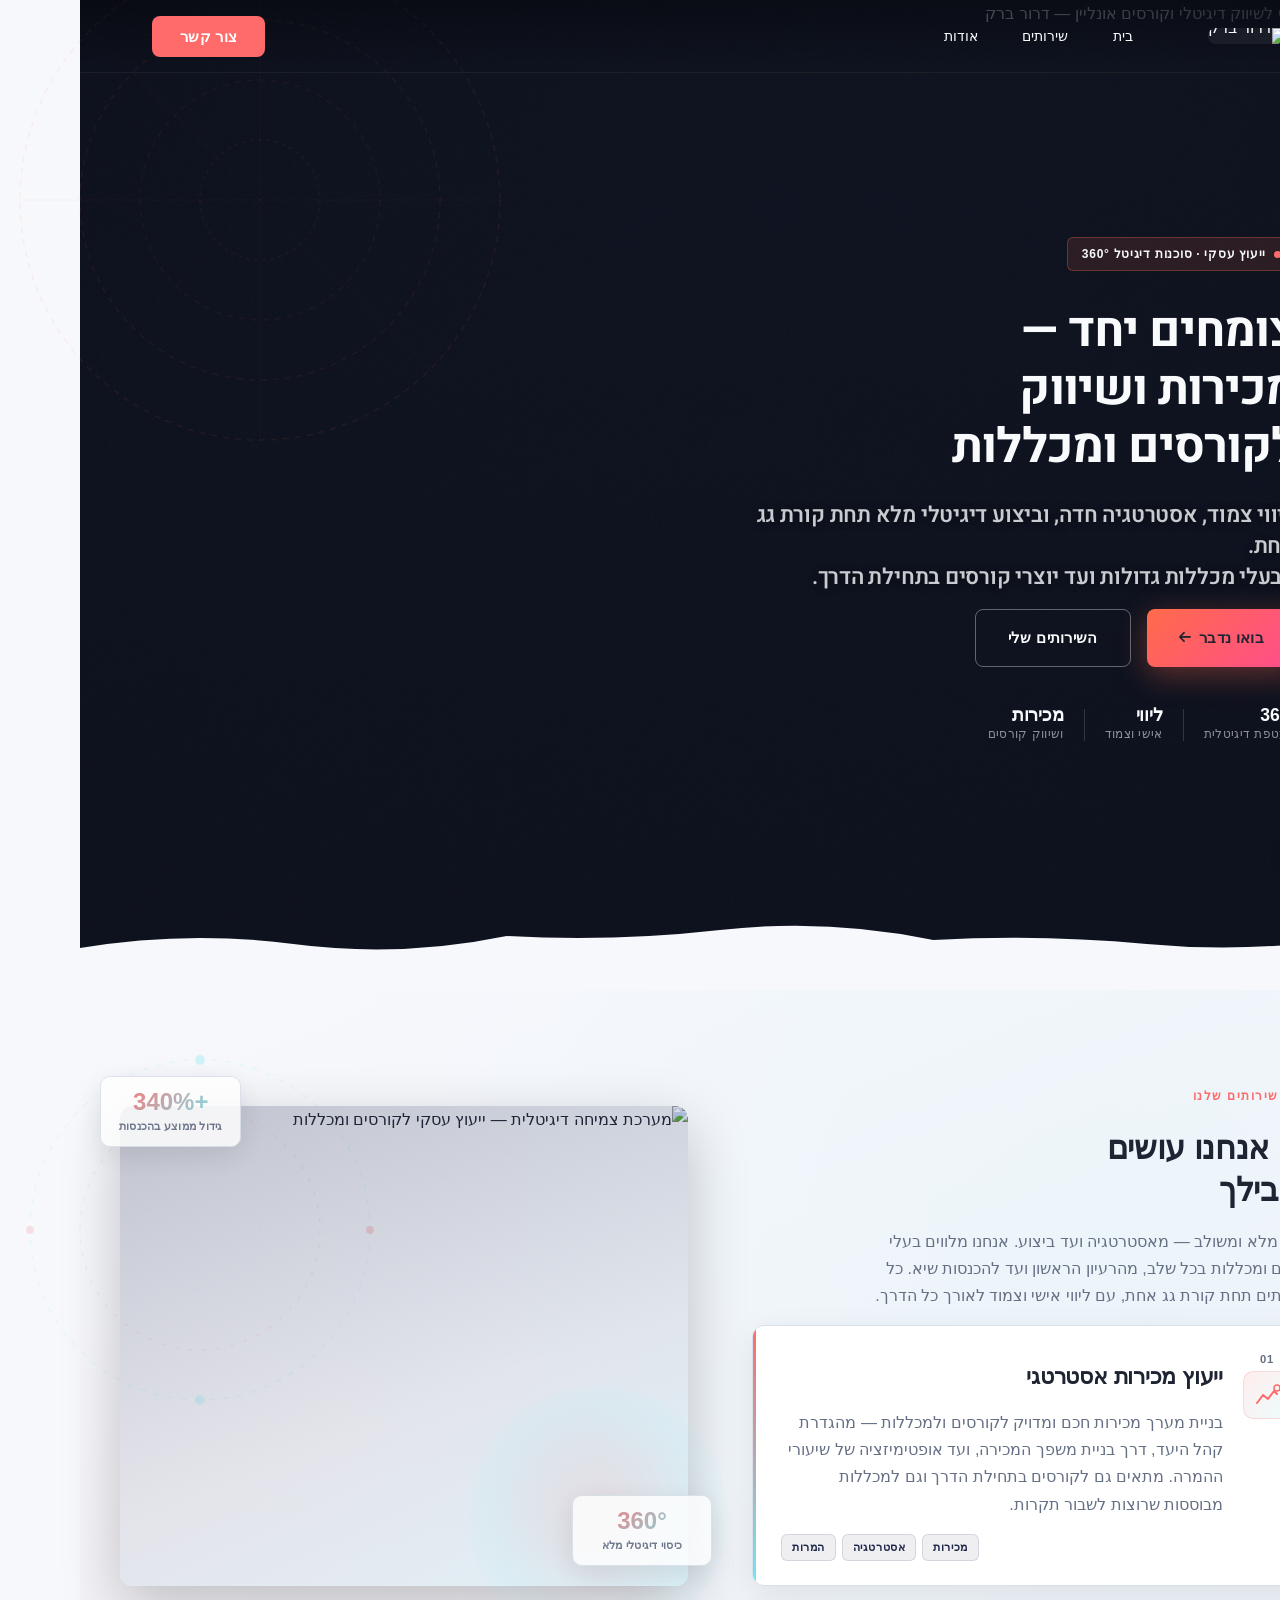
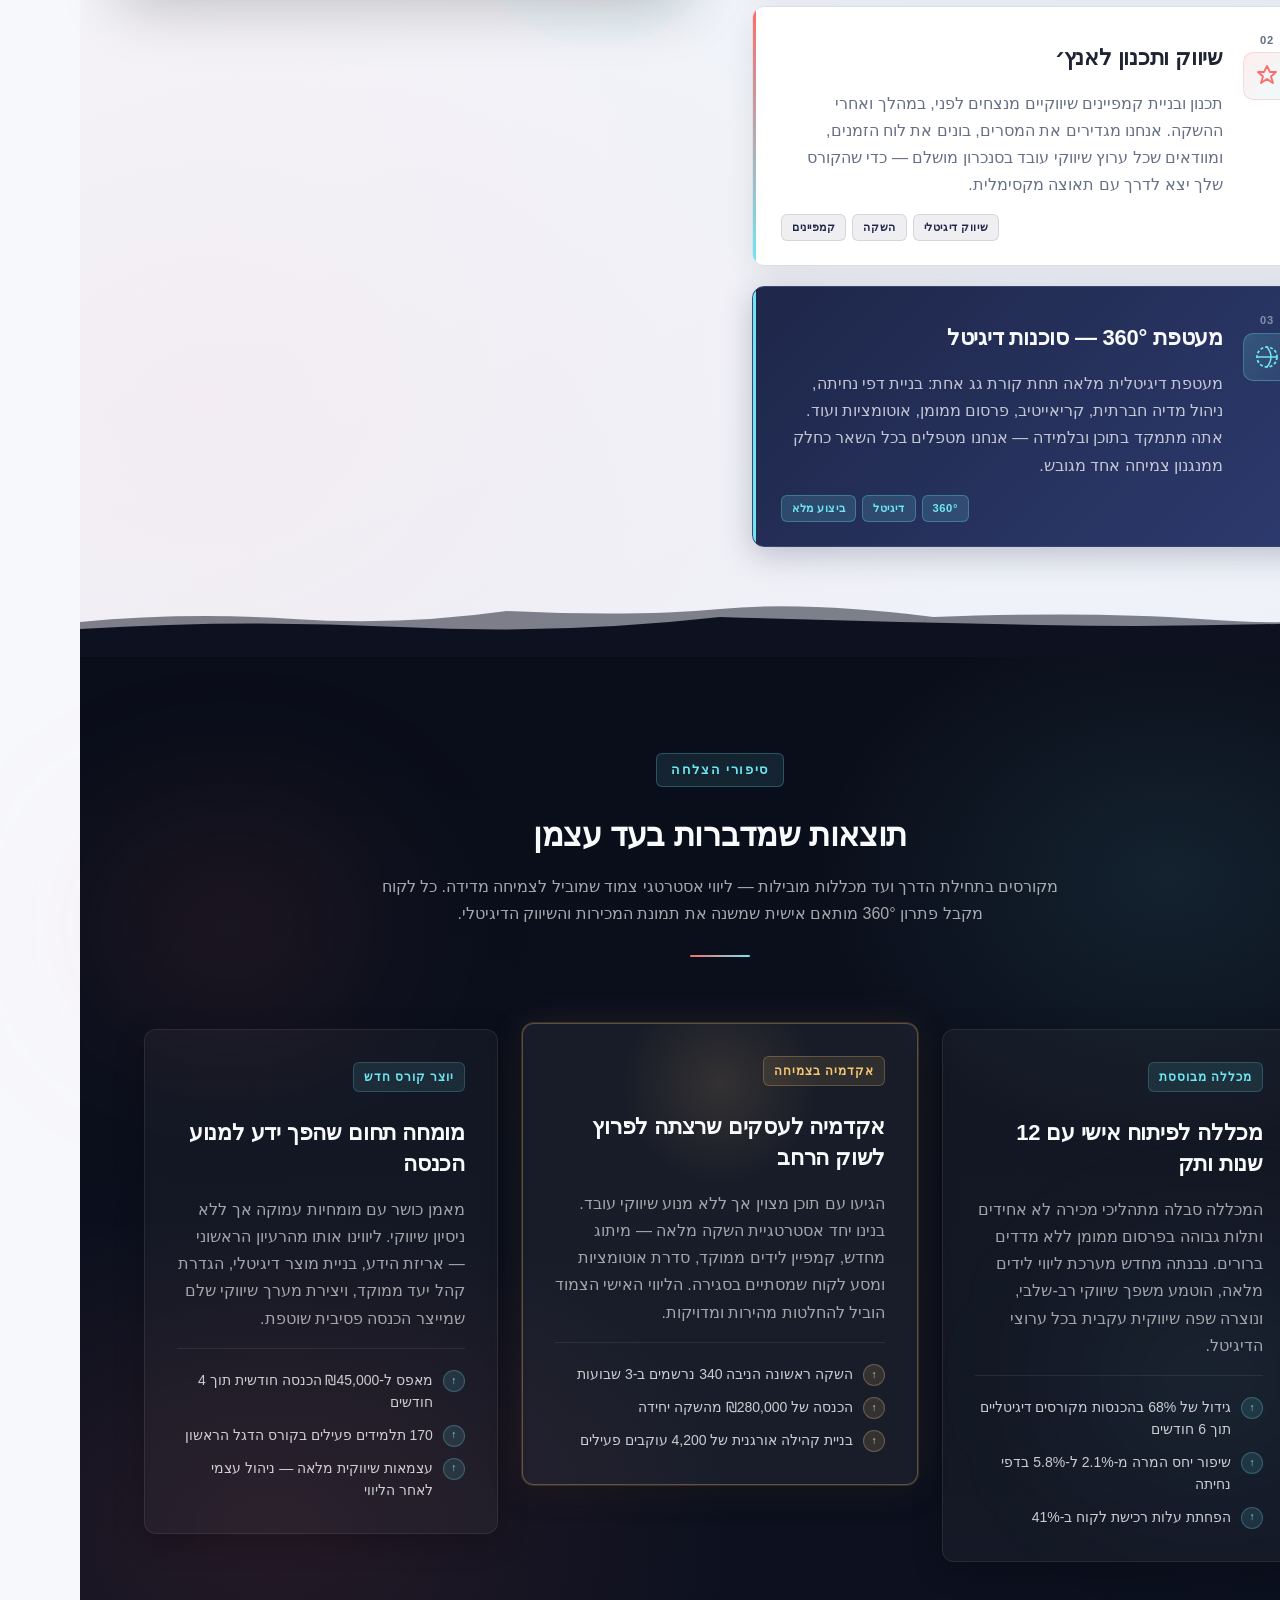
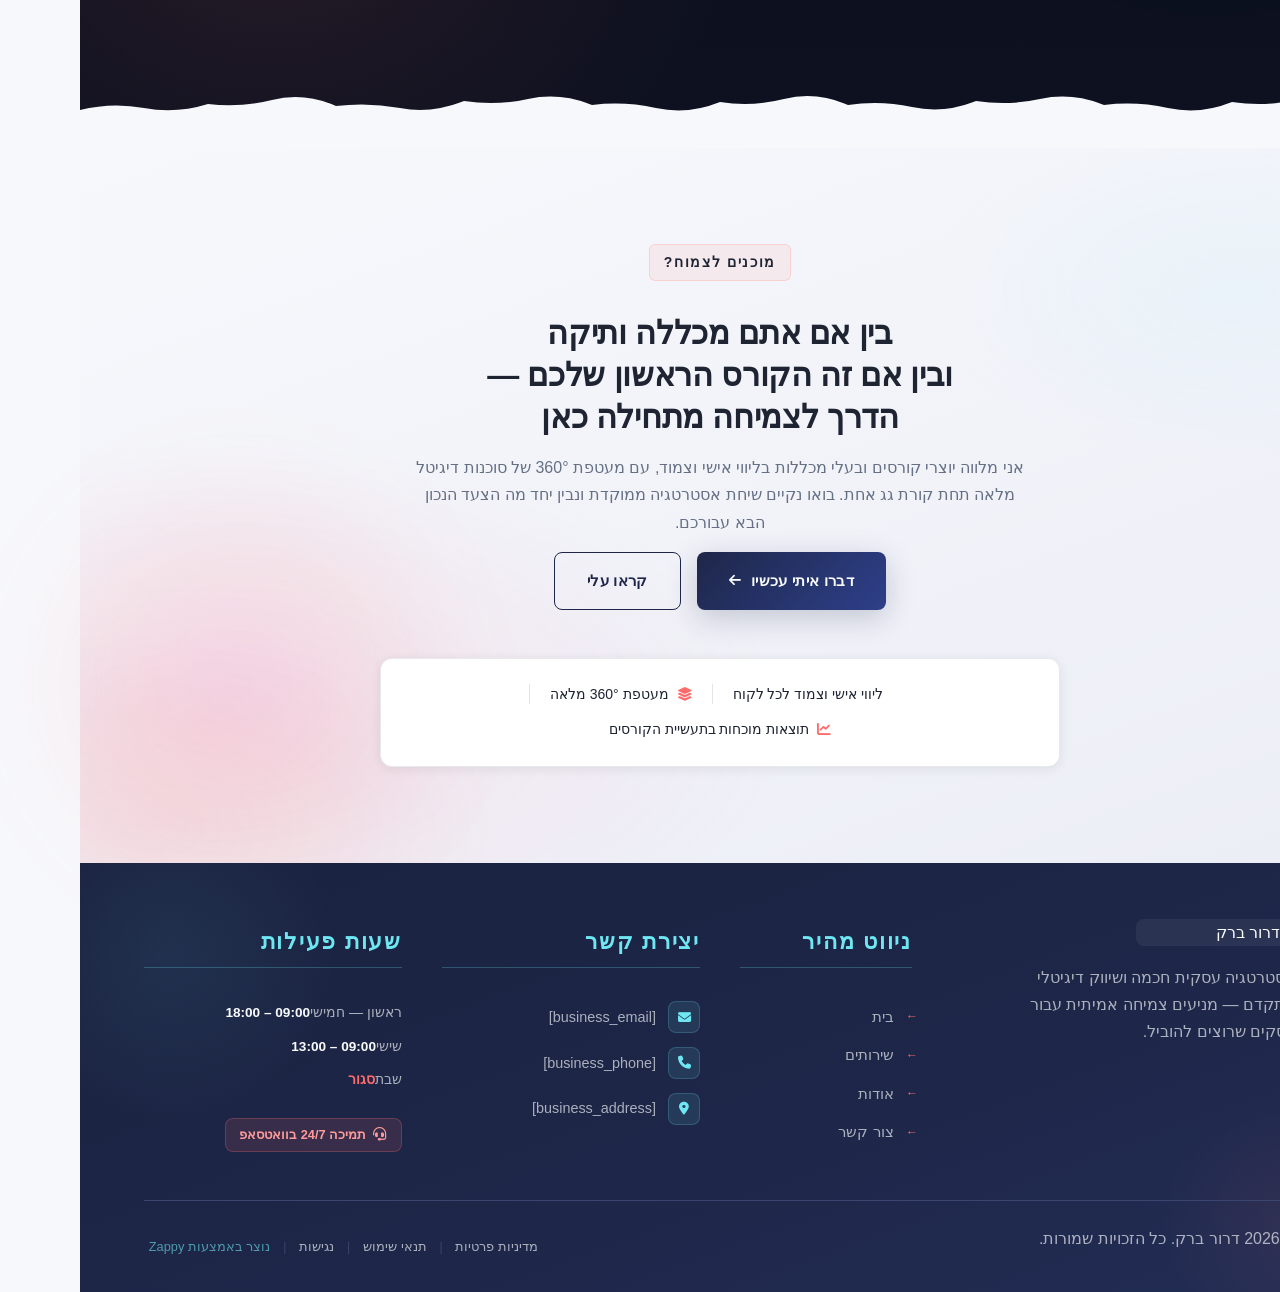
==== commit 0fb50d8d: "Incremental sync: 1 page(s) — update_image" ====
--- a/index.html
+++ b/index.html
@@ -813,10 +813,10 @@
 </script>
   
   <main id="main">
-    <section data-band-index="0" class="index-hero-section" data-layout-spec="בית-hero" dir="rtl" data-hero-type="fullscreen-scrim">
+    <section data-band-index="0" class="index-hero-section" data-layout-spec="בית-hero" dir="rtl" data-hero-type="fullscreen-scrim" id="index-hero-section">
   <!-- Background Image -->
   <div class="index-hero-bg">
-    <img loading="eager" fetchpriority="high" data-hero-bg="true" data-placeholder="index-hero-image-1" data-context="Premium business consulting scene for an Israeli digital marketing consultant specializing in online courses and academies. A sophisticated professional workspace with a large monitor displaying course analytics dashboards and growth funnels, surrounded by strategic planning boards with sticky notes and growth charts. Deep indigo and navy color tones with warm accent lighting. The scene communicates strategic expertise, audience growth, and digital execution — cinematic quality, editorial mood, not generic corporate stock." width="1440" height="900" src="/assets/site-index-hero-image-1.webp" alt="יועץ עסקי לשיווק דיגיטלי וקורסים אונליין — דרור ברק">
+    <div data-zappy-zoom-wrapper="true" data-element-id="img-1779778709325-i7jh5eip7" data-element-type="image" data-zappy-zoom-wrapper-width-mode="full" style="position: absolute !important; top: 0px !important; left: 0px !important; width: 100% !important; height: 100% !important; max-width: none !important; margin-left: 0px !important; margin-right: 0px !important; display: block !important; z-index: 1 !important; overflow: hidden !important;" data-zappy-zoom-clip="true" data-zappy-wrapper-margins-applied="true"><img fetchpriority="high" data-hero-bg="true" data-placeholder="index-hero-image-1" data-context="Premium business consulting scene for an Israeli digital marketing consultant specializing in online courses and academies. A sophisticated professional workspace with a large monitor displaying course analytics dashboards and growth funnels, surrounded by strategic planning boards with sticky notes and growth charts. Deep indigo and navy color tones with warm accent lighting. The scene communicates strategic expertise, audience growth, and digital execution — cinematic quality, editorial mood, not generic corporate stock." width="1440" height="900" src="/assets/site-index-hero-image-1-1779791398602-30v8n8.webp?v=1779791401299" alt="יועץ עסקי לשיווק דיגיטלי וקורסים אונליין — דרור ברק" data-hero-background="true" data-element-type="image" data-element-id="img-1779778709325-i7jh5eip7" style="object-position: 50% 33% !important; object-fit: cover; width: 100%; height: 100%; margin: 0px !important;" data-zappy-object-position="50% 33%" data-zappy-zoom="1"></div>
   </div>
 
   <!-- Scrim Overlay -->
@@ -850,18 +850,18 @@
       </div>
 
       <!-- H1 -->
-      <h1 class="index-hero-h1">צומחים יחד —<br>מכירות ושיווק<br>לקורסים ומכללות</h1>
+      <h1 class="index-hero-h1" style="font-family: Heebo, sans-serif !important;">צומחים יחד —<br>מכירות ושיווק<br>לקורסים ומכללות</h1>
 
       <!-- Subtitle H3 -->
-      <h3 class="index-hero-subtitle">ליווי צמוד, אסטרטגיה חדה, וביצוע דיגיטלי מלא תחת קורת גג אחת.<br class="index-hero-br-desktop"> מבעלי מכללות גדולות ועד יוצרי קורסים בתחילת הדרך.</h3>
+      <h3 class="index-hero-subtitle" style="font-family: Heebo, sans-serif !important;">ליווי צמוד, אסטרטגיה חדה, וביצוע דיגיטלי מלא תחת קורת גג אחת.<br class="index-hero-br-desktop"> מבעלי מכללות גדולות ועד יוצרי קורסים בתחילת הדרך.</h3>
 
       <!-- CTA Buttons -->
       <div class="index-hero-ctas">
-        <a href="/contact" class="index-hero-btn-primary">
-          <span>בואו נדבר</span>
+        <a href="/contact" class="index-hero-btn-primary" style="color: rgb(31, 36, 51) !important; outline: none;" data-element-type="button" data-element-id="btn-1779778709315-2h2xhx3bi" data-native-element="true">
+          <span style="color: rgb(31, 36, 51) !important;">בואו נדבר</span>
           <i class="fa fa-arrow-left" aria-hidden="true"></i>
         </a>
-        <a href="/services" class="index-hero-btn-secondary">
+        <a href="/services" class="index-hero-btn-secondary" data-element-type="button" data-element-id="btn-1779778709315-5i7aj2fqn" data-native-element="true">
           <span>השירותים שלי</span>
         </a>
       </div>
@@ -1267,5 +1267,147 @@
       if(!hasDH){window.removeEventListener('scroll',onS);window.removeEventListener('resize',onS);applyScrolled();window._zappyNavNoDarkHero=true;}
     })();
     </script>
+
+    <script>
+    (function(){
+      var _applied=false;
+      function _isHeroBg(w){var img=w.querySelector('img');if(img&&(img.getAttribute('data-hero-bg')==='true'||img.getAttribute('data-hero-background')==='true'))return true;var p=(w.style.position||'').replace(/\s*!important\s*/g,'').trim();var ww=(w.style.width||'').replace(/\s*!important\s*/g,'').trim();var hh=(w.style.height||'').replace(/\s*!important\s*/g,'').trim();return p==='absolute'&&ww==='100%'&&hh==='100%';}
+      function fixDesktopWrappers(){
+        // No-op: desktop wrapper restoration is handled by ZAPPY_PUBLISHED_ZOOM_WRAPPER_RUNTIME
+        // in script.js (restoreWrapperDimensions). The old inflation logic here was expanding
+        // small wrappers (e.g. 139px logo wrappers) to their parent width, conflicting with
+        // the correct stored dimensions.
+      }
+      function _parsePos(s){var x=50,y=50;try{var m=(s||'').match(/(-?d+(?:.d+)?)%s+(-?d+(?:.d+)?)%/);if(m){x=parseFloat(m[1]);y=parseFloat(m[2]);}}catch(e){}if(!isFinite(x))x=50;if(!isFinite(y))y=50;return{x:Math.max(0,Math.min(100,x)),y:Math.max(0,Math.min(100,y))};}
+      function _coverPct(iA,cA){if(!isFinite(iA)||iA<=0||!isFinite(cA)||cA<=0)return{w:100,h:100};if(iA>=cA)return{w:(iA/cA)*100,h:100};return{w:100,h:(cA/iA)*100};}
+      function applyMobile(){
+        if(_applied)return;_applied=true;
+        document.querySelectorAll('[data-zappy-zoom-wrapper="true"]').forEach(function(w){
+          if(_isHeroBg(w))return;
+          var cw=w.style.getPropertyValue('width');
+          var _sW=parseFloat(w.getAttribute('data-zappy-zoom-wrapper-width'))||0;
+          var _sH=parseFloat(w.getAttribute('data-zappy-zoom-wrapper-height'))||0;
+          if(!cw&&!(_sW>0&&_sH>0))return;
+          if(!w._zappyDesktop)w._zappyDesktop={wStyle:w.getAttribute('style')};
+          var img=w.querySelector('img');
+          if(!img)return;
+          if(!img._zappyDesktop)img._zappyDesktop={src:img.getAttribute('src'),style:img.getAttribute('style')};
+          var mobileZoomStr=img.getAttribute('data-zappy-mobile-zoom');
+          var mobileZoom=parseFloat(mobileZoomStr);
+          var mobileSrc=img.getAttribute('data-zappy-mobile-src');
+          var mobilePos=img.getAttribute('data-zappy-mobile-object-position');
+          var parentOvf=w.parentElement?((w.parentElement.style.overflow||'')+(window.getComputedStyle(w.parentElement).overflow||'')).trim():'';
+          var inConstrainedParent=parentOvf.indexOf('hidden')!==-1||parentOvf.indexOf('clip')!==-1;
+          if(inConstrainedParent){
+            w.style.setProperty('max-width','100%','important');
+          }else{
+            w.style.setProperty('width','100%','important');
+            w.style.setProperty('max-width','100%','important');
+          }
+          if(mobileSrc)img.src=mobileSrc;
+          function _applyZoomCrop(_img,_w,_ePos,_eZoom){
+            var rect=_w.getBoundingClientRect();
+            if(!rect||!rect.width||!rect.height)return;
+            var nW=_img.naturalWidth||0,nH=_img.naturalHeight||0;
+            if(!(nW>0&&nH>0))return;
+            var iA=nW/nH,cA=rect.width/rect.height;
+            var cv=_coverPct(iA,cA);
+            var wP=100,hP=100;
+            if(_eZoom>=1){wP=cv.w*_eZoom;hP=cv.h*_eZoom;}
+            else{var t2=(_eZoom-0.5)/0.5;if(!isFinite(t2))t2=0;t2=Math.max(0,Math.min(1,t2));wP=100+t2*(cv.w-100);hP=100+t2*(cv.h-100);}
+            var p2=_parsePos(_ePos);
+            var lP=(100-wP)*(p2.x/100);
+            var tP=(100-hP)*(p2.y/100);
+            _img.style.setProperty('position','absolute','important');
+            _img.style.setProperty('left',lP+'%','important');
+            _img.style.setProperty('top',tP+'%','important');
+            _img.style.setProperty('width',wP+'%','important');
+            _img.style.setProperty('height',hP+'%','important');
+            _img.style.setProperty('max-width','none','important');
+            _img.style.setProperty('max-height','none','important');
+            _img.style.setProperty('display','block','important');
+            _img.style.setProperty('object-fit',_eZoom<1?'fill':'cover','important');
+            _img.style.setProperty('transform','none','important');
+            _img.style.setProperty('margin','0','important');
+          }
+          if(_sW>0&&_sH>0){
+            var effZoom=(isFinite(mobileZoom)&&mobileZoom>0)?mobileZoom:(parseFloat(img.getAttribute('data-zappy-zoom'))||1);
+            var effPos=mobilePos||img.getAttribute('data-zappy-object-position')||img.style.objectPosition||'50% 50%';
+            w.style.setProperty('overflow','hidden','important');
+            w.style.setProperty('position','relative','important');
+            w.style.setProperty('width','100%','important');
+            w.style.setProperty('max-width','100%','important');
+            if(_sW>0&&_sH>0){w.style.setProperty('padding-bottom','0','important');w.style.setProperty('aspect-ratio',_sW+'/'+_sH,'important');w.style.setProperty('height','auto','important');}
+            _applyZoomCrop(img,w,effPos,effZoom);
+            if(!(img.complete&&img.naturalWidth>0)){
+              (function(_i,_w2,_p,_z){_i.addEventListener('load',function _ol(){_i.removeEventListener('load',_ol);try{_applyZoomCrop(_i,_w2,_p,_z);}catch(e){}});
+              })(img,w,effPos,effZoom);
+            }
+          }else{
+            if(!inConstrainedParent)w.style.setProperty('height','auto','important');
+            img.style.setProperty('position','relative','important');
+            img.style.setProperty('width','100%','important');
+            img.style.setProperty('height','auto','important');
+            img.style.setProperty('max-width','100%','important');
+            img.style.setProperty('max-height',inConstrainedParent?'none':'400px','important');
+            img.style.setProperty('object-fit','cover','important');
+            img.style.setProperty('left','0','important');
+            img.style.setProperty('top','0','important');
+            img.style.setProperty('transform','none','important');
+          }
+        });
+        document.querySelectorAll('img[data-zappy-mobile-src],img[data-zappy-mobile-object-position],img[data-zappy-mobile-zoom]').forEach(function(img){
+          var zw=img.closest('[data-zappy-zoom-wrapper="true"]');
+          if(zw&&!_isHeroBg(zw))return;
+          if(!img._zappyDesktop)img._zappyDesktop={src:img.getAttribute('src'),style:img.getAttribute('style')};
+          var mobileSrc=img.getAttribute('data-zappy-mobile-src');
+          var mobilePos=img.getAttribute('data-zappy-mobile-object-position');
+          var mobileZoom=parseFloat(img.getAttribute('data-zappy-mobile-zoom'));
+          if(mobileSrc)img.src=mobileSrc;
+          if(mobilePos)img.style.setProperty('object-position',mobilePos,'important');
+          if(mobileZoom>1){
+            img.style.setProperty('transform','scale('+mobileZoom+')','important');
+            img.style.setProperty('transform-origin',mobilePos||'50% 50%','important');
+            var p=img.parentElement;
+            if(p)p.style.setProperty('overflow','hidden','important');
+          }
+        });
+      }
+      function revertDesktop(){
+        if(!_applied)return;_applied=false;
+        document.querySelectorAll('[data-zappy-zoom-wrapper="true"]').forEach(function(w){
+          if(w._zappyDesktop&&w._zappyDesktop.wStyle!=null){w.setAttribute('style',w._zappyDesktop.wStyle);}
+          var img=w.querySelector('img');
+          if(img&&img._zappyDesktop){
+            if(img._zappyDesktop.src!=null)img.setAttribute('src',img._zappyDesktop.src);
+            if(img._zappyDesktop.style!=null)img.setAttribute('style',img._zappyDesktop.style);
+            else img.removeAttribute('style');
+          }
+        });
+        document.querySelectorAll('img[data-zappy-mobile-src],img[data-zappy-mobile-object-position],img[data-zappy-mobile-zoom]').forEach(function(img){
+          var zw=img.closest('[data-zappy-zoom-wrapper="true"]');
+          if(zw&&!_isHeroBg(zw))return;
+          if(img._zappyDesktop){
+            if(img._zappyDesktop.src!=null)img.setAttribute('src',img._zappyDesktop.src);
+            if(img._zappyDesktop.style!=null)img.setAttribute('style',img._zappyDesktop.style);
+            else img.removeAttribute('style');
+          }
+        });
+        _fixHeroBgWrappers();
+        fixDesktopWrappers();
+      }
+      function _fixHeroBgWrappers(){var isMob=window.innerWidth<=768;document.querySelectorAll('[data-zappy-zoom-wrapper="true"]').forEach(function(w){if(!_isHeroBg(w))return;w.style.setProperty('position','absolute','important');w.style.setProperty('top','0','important');w.style.setProperty('left','0','important');w.style.setProperty('width','100%','important');w.style.setProperty('height','100%','important');w.style.setProperty('max-width','none','important');w.style.setProperty('overflow','hidden','important');w.setAttribute('data-zappy-zoom-wrapper-width-mode','full');var img=w.querySelector('img');if(img){img.style.setProperty('width','100%','important');img.style.setProperty('height','100%','important');img.style.setProperty('object-fit','cover','important');img.style.setProperty('position','relative','important');img.style.setProperty('top','0','important');img.style.setProperty('left','0','important');img.style.setProperty('max-width','none','important');img.style.setProperty('max-height','none','important');img.style.setProperty('display','block','important');if(isMob){var mSrc=img.getAttribute('data-zappy-mobile-src');var mPos=img.getAttribute('data-zappy-mobile-object-position');var mZoom=parseFloat(img.getAttribute('data-zappy-mobile-zoom'));if(mSrc){if(!img._zappyDesktop)img._zappyDesktop={src:img.getAttribute('src'),style:img.getAttribute('style')};img.src=mSrc;}if(mPos)img.style.setProperty('object-position',mPos,'important');if(mZoom>1){img.style.setProperty('transform','scale('+mZoom+')','important');img.style.setProperty('transform-origin',mPos||'50% 50%','important');}}}});}
+      function init(){
+        _fixHeroBgWrappers();
+        var mq=window.matchMedia('(max-width:768px)');
+        function onChange(e){if(e.matches)applyMobile();else revertDesktop();}
+        if(mq.matches)applyMobile();
+        else fixDesktopWrappers();
+        try{mq.addEventListener('change',onChange);}catch(e){mq.addListener(onChange);}
+      }
+      if(document.readyState==='loading')document.addEventListener('DOMContentLoaded',init);
+      else setTimeout(init,50);
+    })();
+    </script>
 </body>
 </html>
--- a/styles.css
+++ b/styles.css
@@ -1,4 +1,4 @@
-
+@import url('https://fonts.googleapis.com/css2?family=Heebo:wght@400;500;600;700&display=swap');
 
 /* Self-hosted fonts (Inter + Rubik for multi-language support) */
 
@@ -108,7 +108,9 @@
   --gradient-light-section: linear-gradient(180deg, #1C2333 0%, #111827 100%);
   --gradient-overlay-dark: linear-gradient(180deg, rgba(10,14,26,0) 0%, rgba(10,14,26,0.95) 100%);
   --gradient-overlay-light: linear-gradient(135deg, rgba(255,107,74,0.15) 0%, rgba(255,77,141,0.08) 100%);
-}
+
+  --heading-font: 'Heebo', sans-serif;
+  --font-heading: 'Heebo', sans-serif;}
 
 *,
 *::before,
@@ -169,7 +171,7 @@
 h4,
 h5,
 h6 {
-  font-family: 'Rubik', sans-serif;
+  font-family: 'Heebo', sans-serif;
   color: var(--text-dark);
   font-weight: 700;
   letter-spacing: -0.01em;
@@ -2355,7 +2357,7 @@
 }
 
 /* ── H1 ── */
-.index-hero-section .index-hero-h1 {font-family: 'Rubik', sans-serif;
+.index-hero-section .index-hero-h1 {font-family: 'Heebo', sans-serif;
   font-size: 3rem;
   font-weight: 800;
   line-height: 1.2;
@@ -3710,7 +3712,7 @@
 
 /* H1 */
 .services-intro-section .services-intro-h1 {
-  font-family: 'Rubik', sans-serif;
+  font-family: 'Heebo', sans-serif;
   font-size: 3rem;
   font-weight: 800;
   line-height: 1.2;
@@ -5504,7 +5506,7 @@
 }
 
 .about-philosophy-section .about-philosophy-card-content h3 {
-  font-family: 'Rubik', sans-serif;
+  font-family: 'Heebo', sans-serif;
   font-size: 1.375rem;
   font-weight: 700;
   line-height: 1.4;
